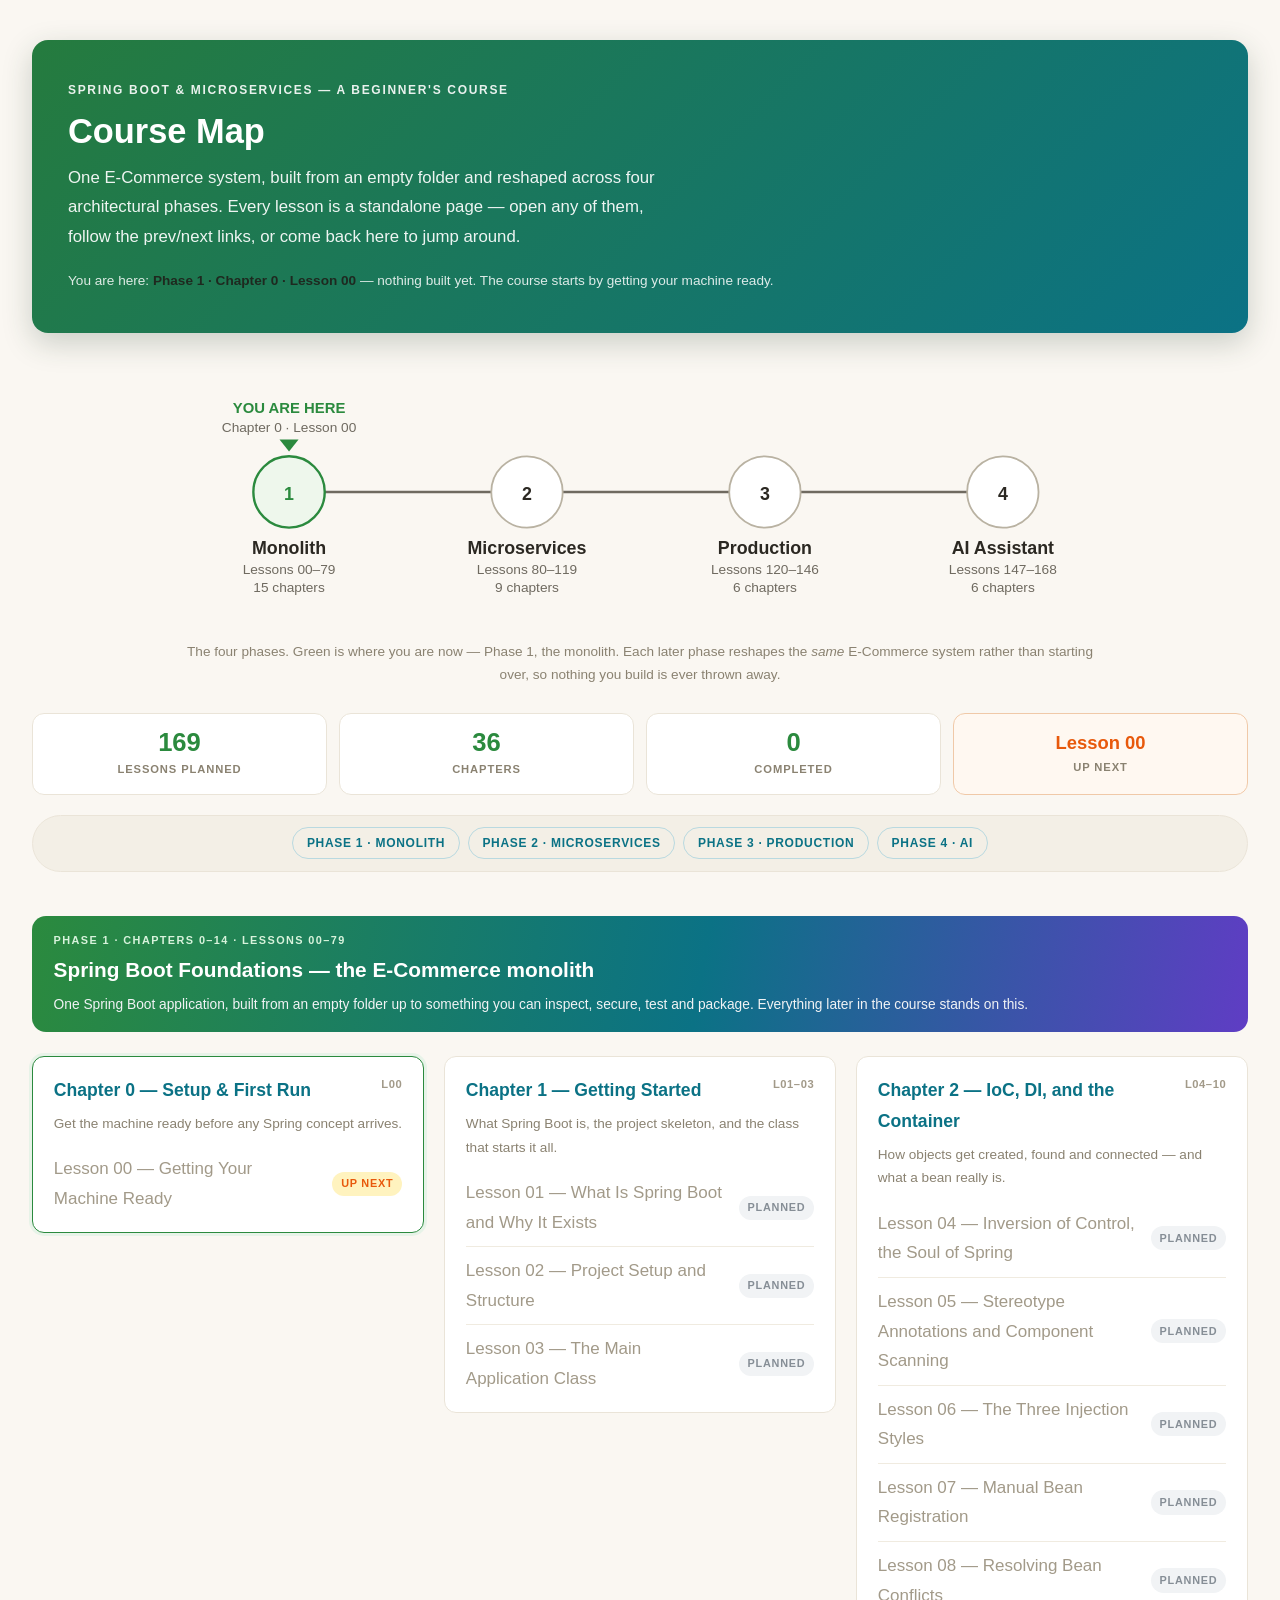
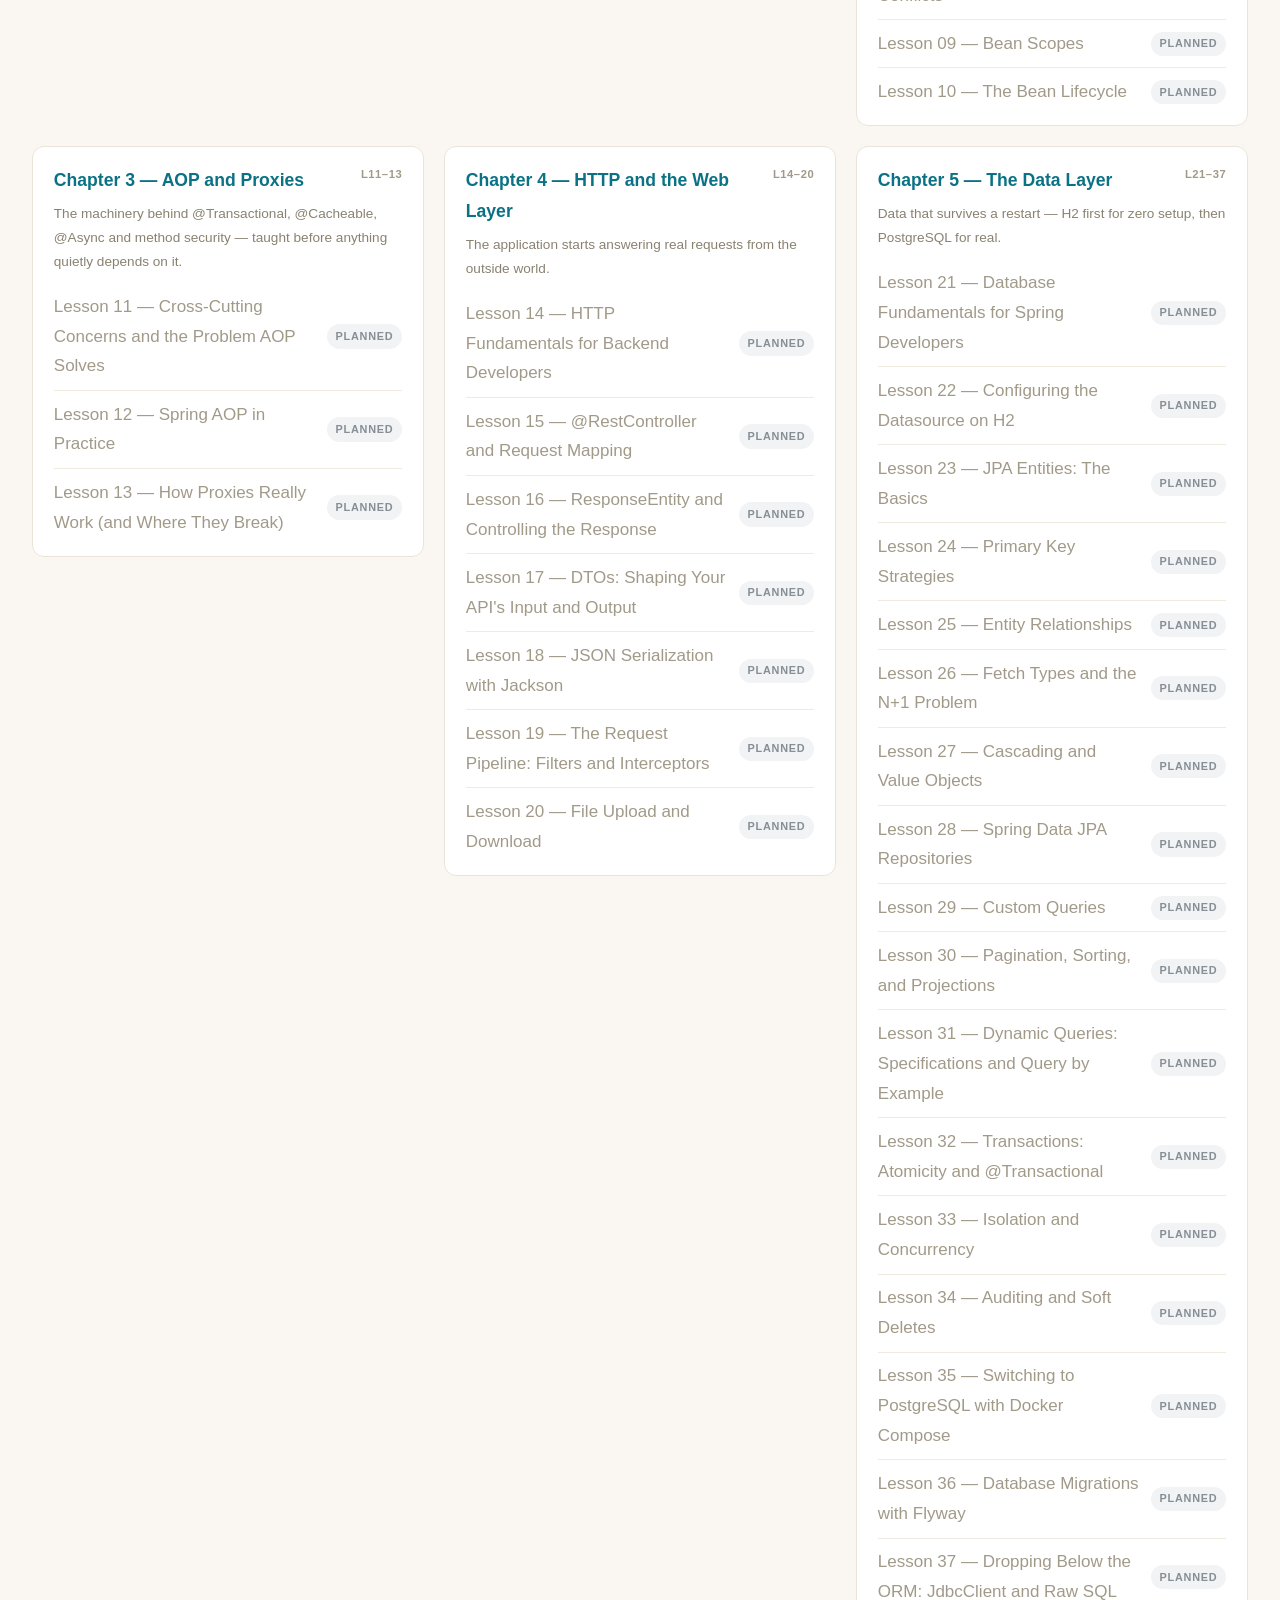
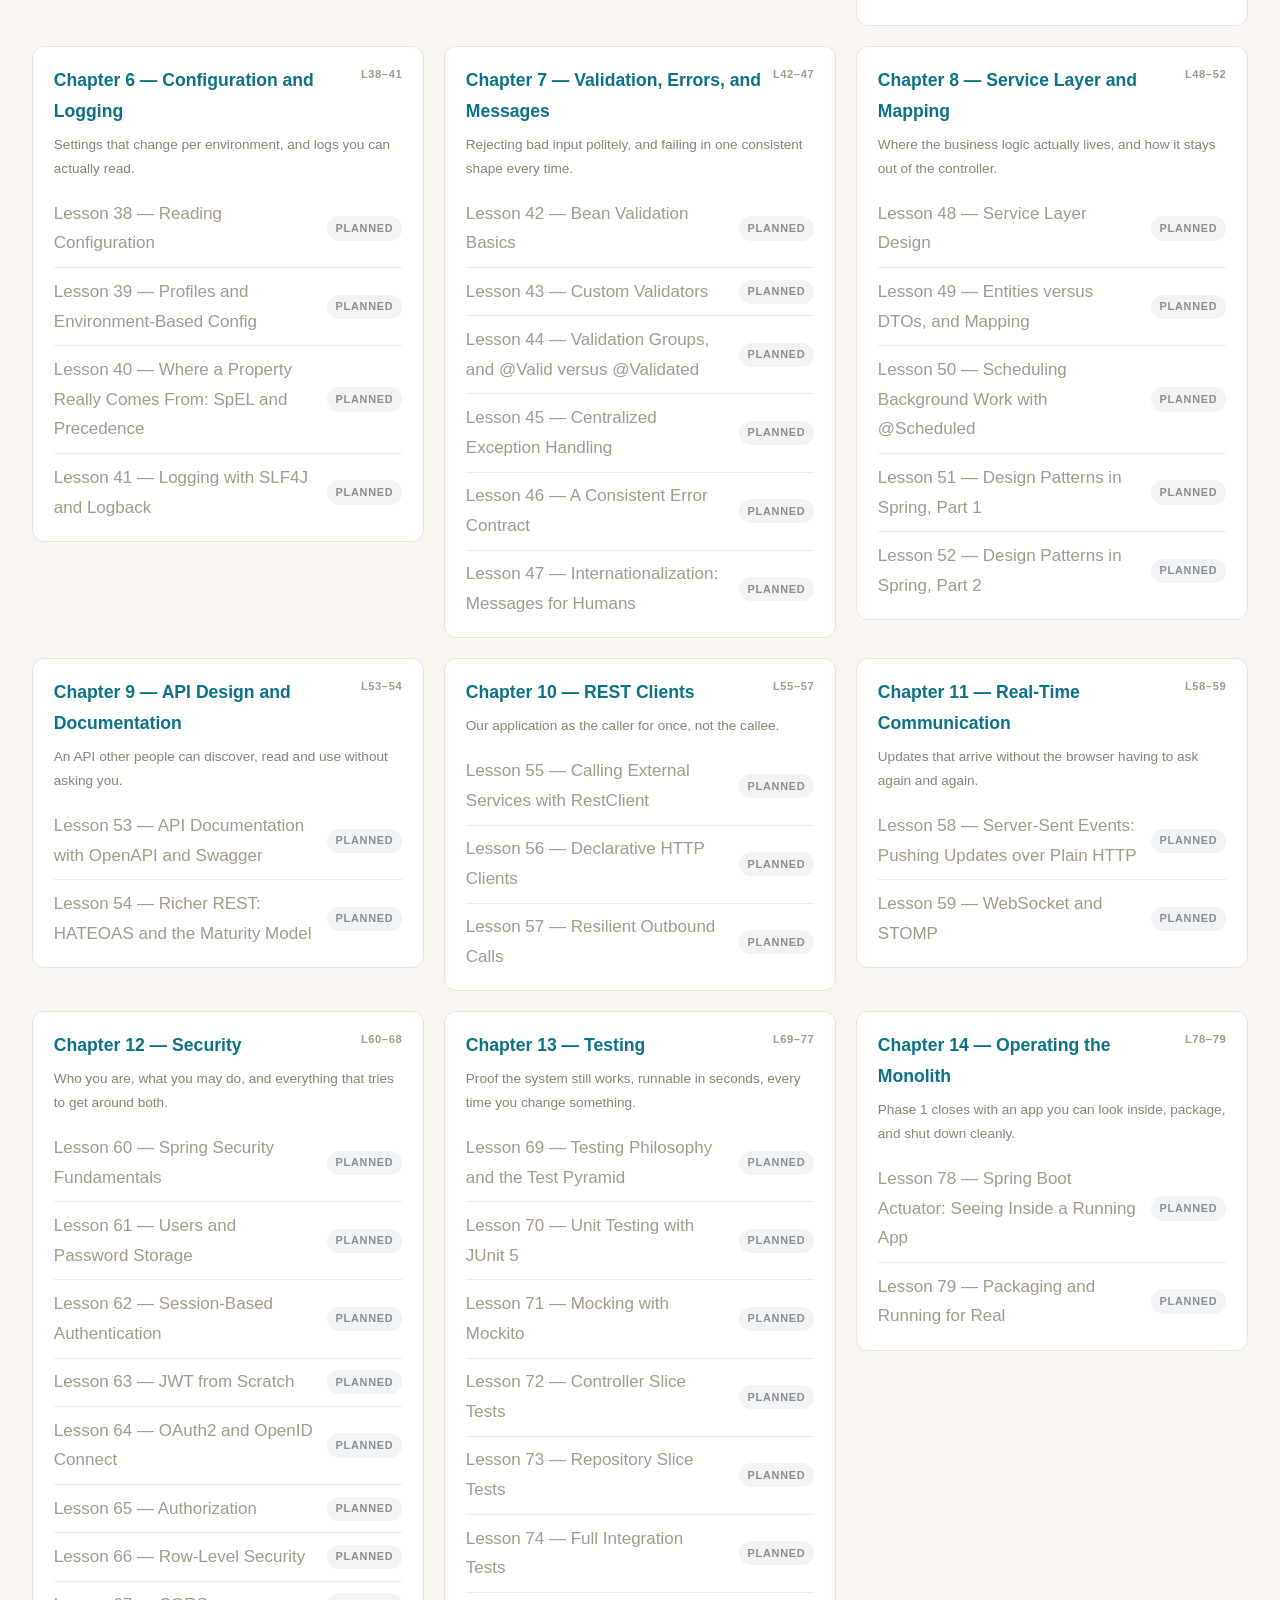
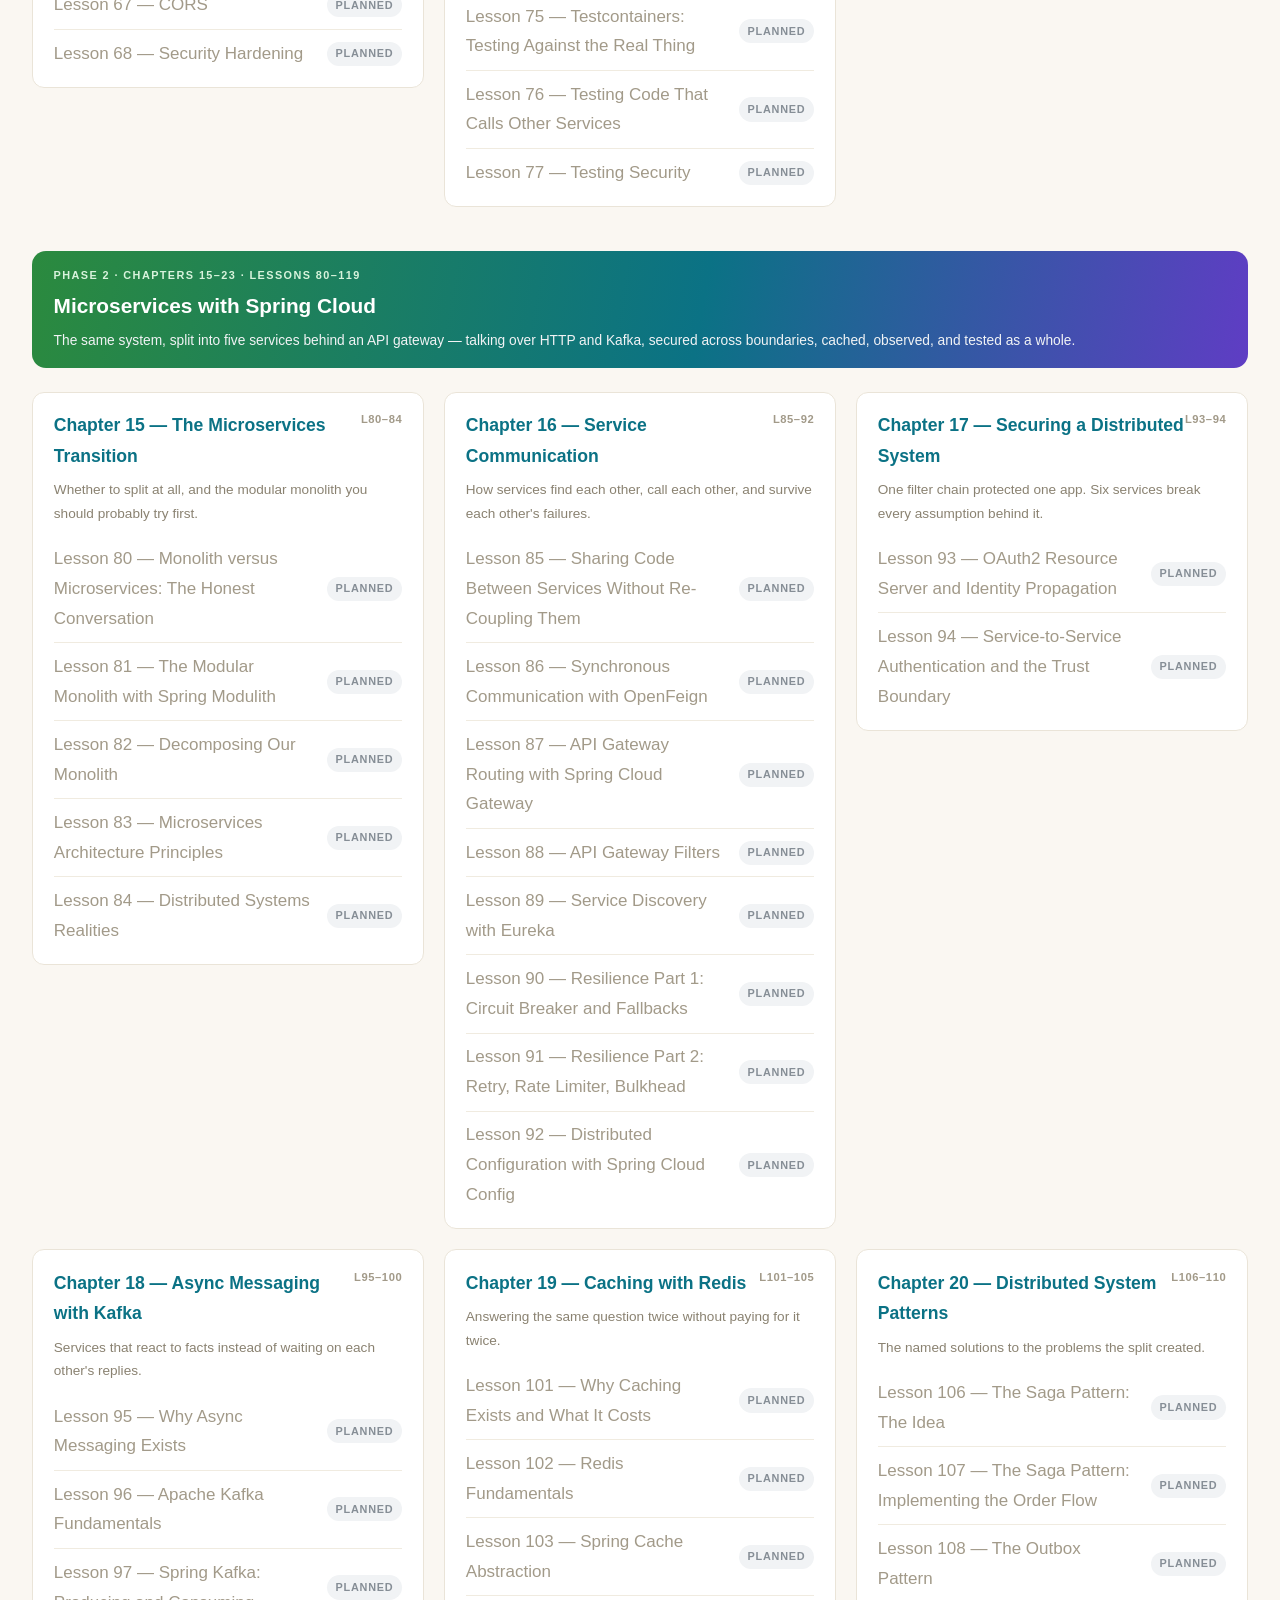
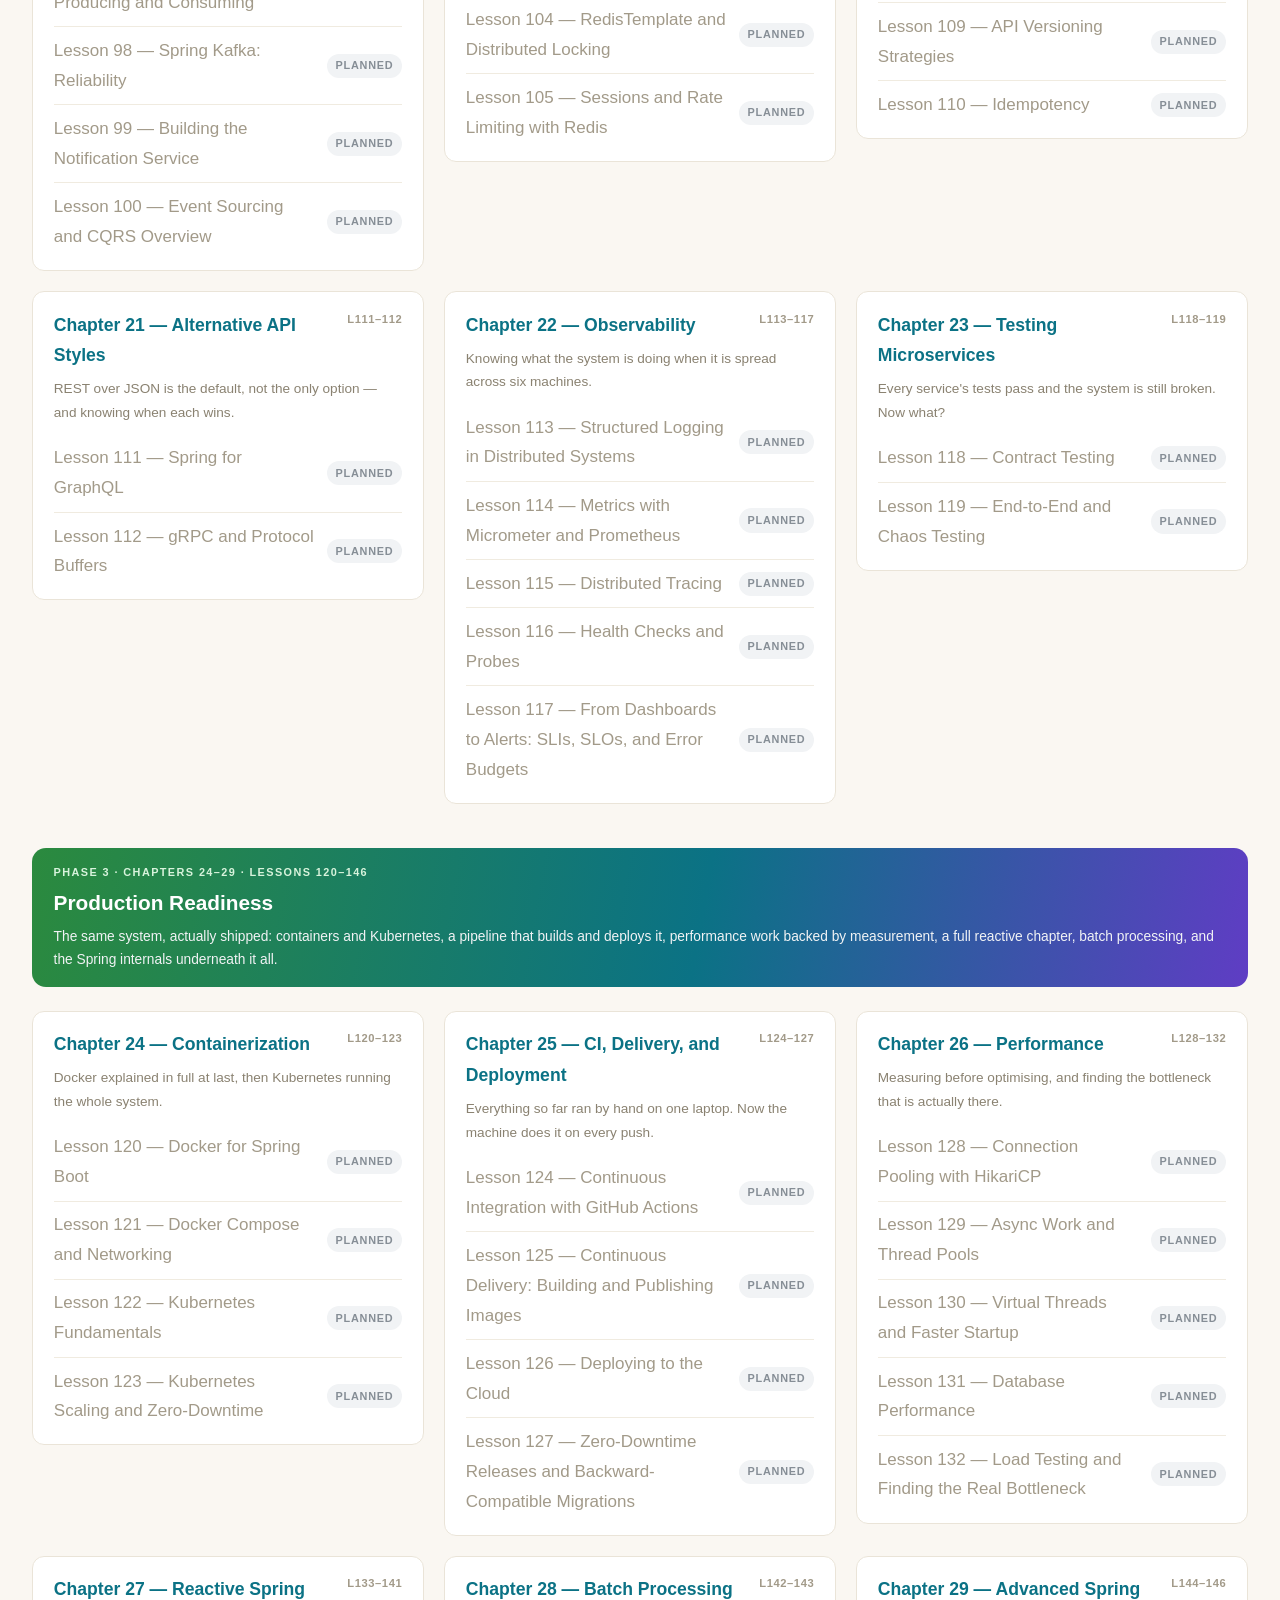
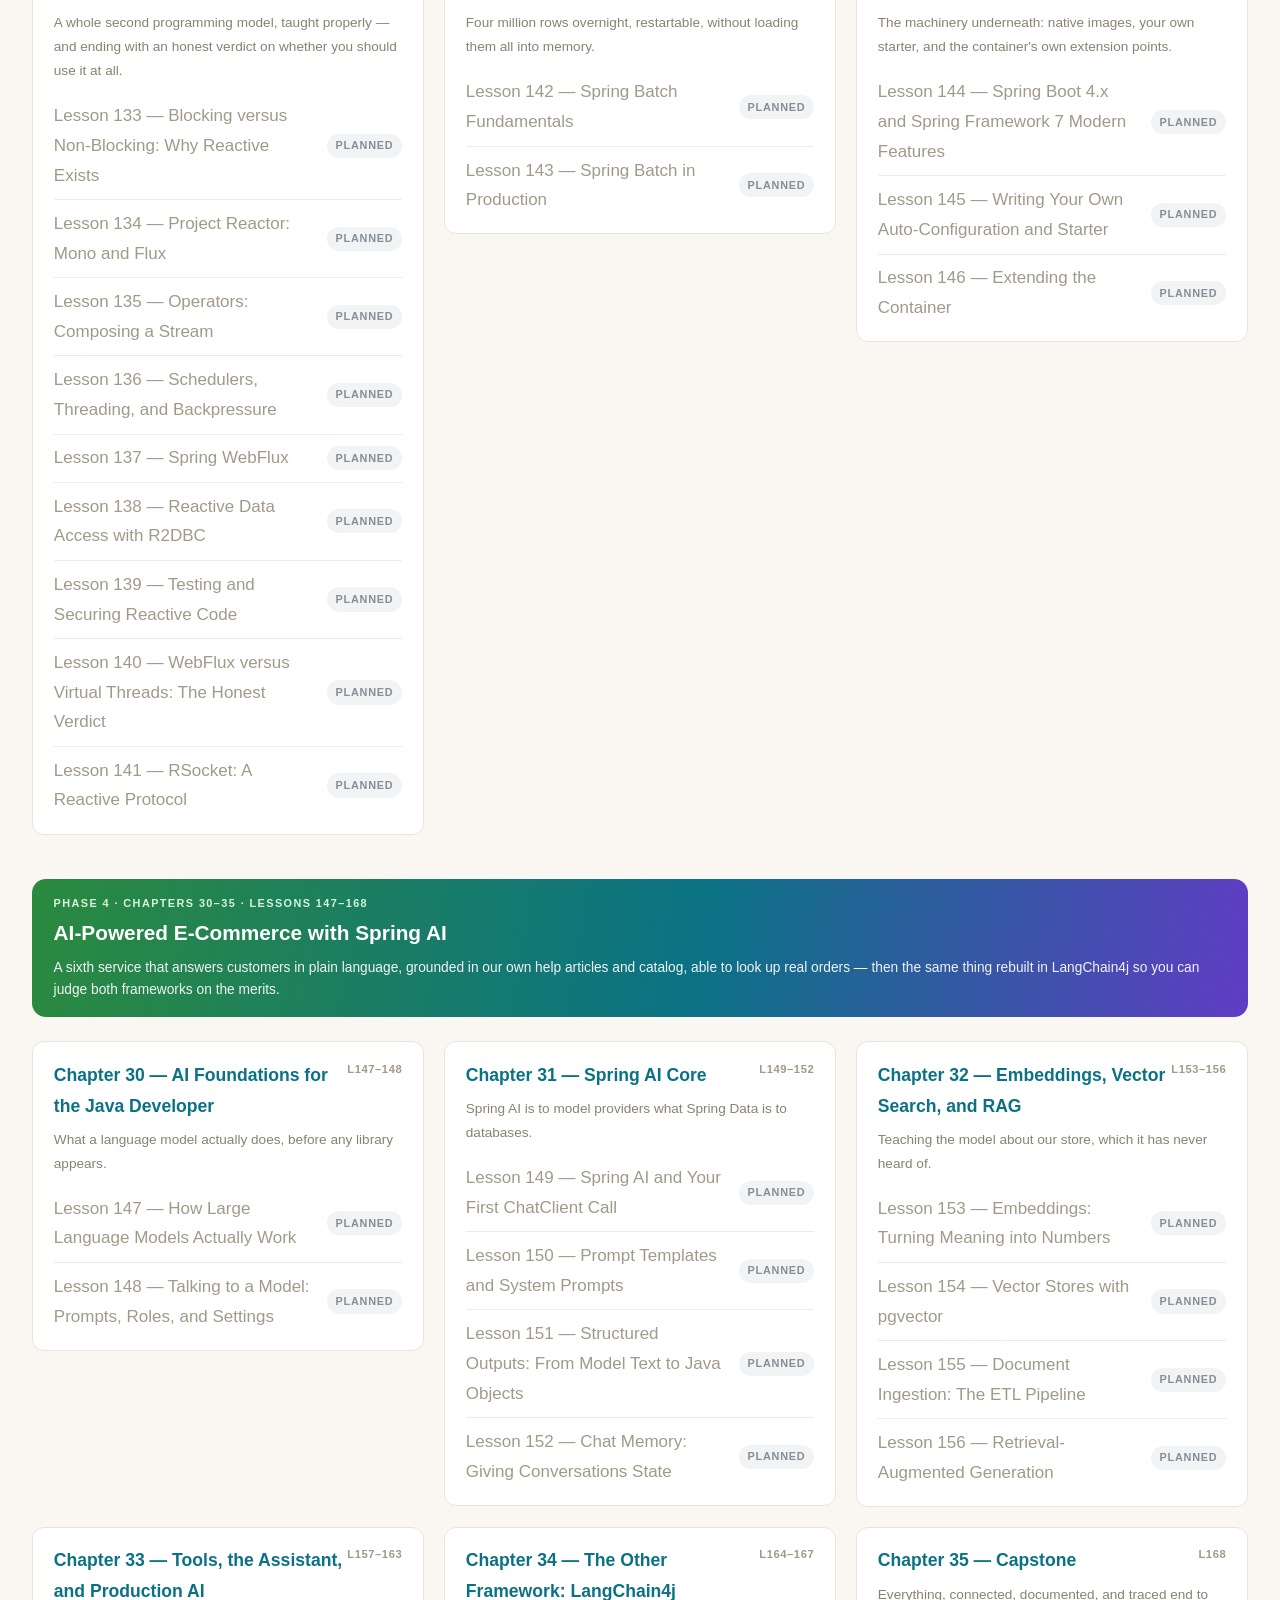
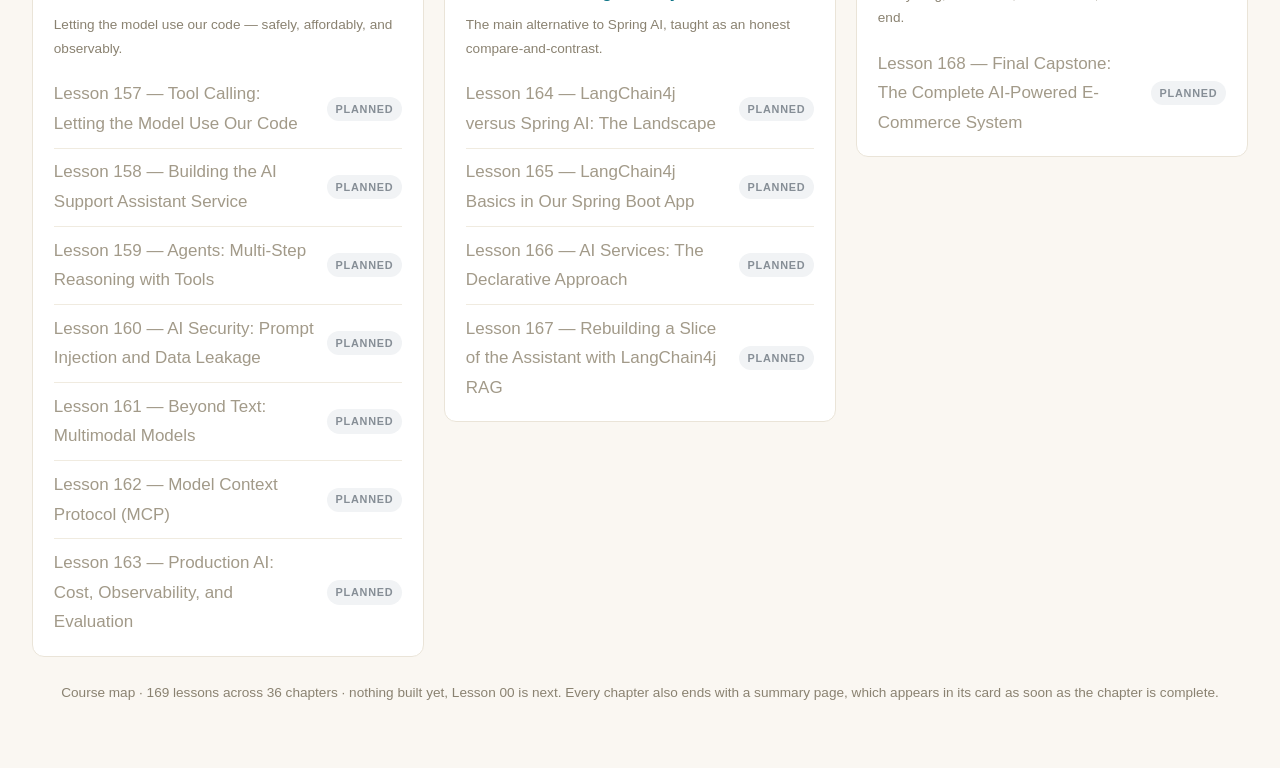
==== lessons/index.html @ 31eb2b41 "course reset" ====
<!DOCTYPE html>
<html lang="en">
<head>
  <meta charset="utf-8">
  <meta name="viewport" content="width=device-width, initial-scale=1">
  <title>Course Map — Spring Boot &amp; Microservices</title>
  <link rel="stylesheet" href="assets/lesson.css">
</head>
<body>
<div class="hub">

  <header class="lesson">
    <p class="kicker">Spring Boot &amp; Microservices — a beginner's course</p>
    <h1>Course Map</h1>
    <p class="subtitle">One E-Commerce system, built from an empty folder and reshaped across four architectural phases. Every lesson is a standalone page — open any of them, follow the prev/next links, or come back here to jump around.</p>
    <p class="meta">You are here: <strong>Phase 1 · Chapter 0 · Lesson 00</strong> — nothing built yet. The course starts by getting your machine ready.</p>
  </header>

  <figure class="fig fig-narrow">
    <svg viewBox="0 0 780 215" role="img" aria-label="The course roadmap: four phases along a single track. Phase 1, the monolith foundations, covers chapters 0 to 14 and lessons 00 to 79 and is where you are now. Phase 2 breaks the system into microservices across chapters 15 to 23. Phase 3 hardens it for production across chapters 24 to 29. Phase 4 adds an AI support assistant across chapters 30 to 35.">
      <path class="fig-arrow" d="M95,100 H695"/>

      <text x="95" y="34" text-anchor="middle" class="fig-caption-accent">YOU ARE HERE</text>
      <text x="95" y="50" text-anchor="middle" class="fig-small">Chapter 0 · Lesson 00</text>
      <polygon class="fig-arrowhead-green" points="87,56 103,56 95,66"/>

      <circle cx="95" cy="100" r="30" class="fig-box-green"/>
      <text x="95" y="107" text-anchor="middle" class="fig-h-green">1</text>
      <text x="95" y="152" text-anchor="middle" class="fig-h">Monolith</text>
      <text x="95" y="169" text-anchor="middle" class="fig-small">Lessons 00–79</text>
      <text x="95" y="184" text-anchor="middle" class="fig-small">15 chapters</text>

      <circle cx="295" cy="100" r="30" class="fig-box"/>
      <text x="295" y="107" text-anchor="middle" class="fig-h">2</text>
      <text x="295" y="152" text-anchor="middle" class="fig-h">Microservices</text>
      <text x="295" y="169" text-anchor="middle" class="fig-small">Lessons 80–119</text>
      <text x="295" y="184" text-anchor="middle" class="fig-small">9 chapters</text>

      <circle cx="495" cy="100" r="30" class="fig-box"/>
      <text x="495" y="107" text-anchor="middle" class="fig-h">3</text>
      <text x="495" y="152" text-anchor="middle" class="fig-h">Production</text>
      <text x="495" y="169" text-anchor="middle" class="fig-small">Lessons 120–146</text>
      <text x="495" y="184" text-anchor="middle" class="fig-small">6 chapters</text>

      <circle cx="695" cy="100" r="30" class="fig-box"/>
      <text x="695" y="107" text-anchor="middle" class="fig-h">4</text>
      <text x="695" y="152" text-anchor="middle" class="fig-h">AI Assistant</text>
      <text x="695" y="169" text-anchor="middle" class="fig-small">Lessons 147–168</text>
      <text x="695" y="184" text-anchor="middle" class="fig-small">6 chapters</text>
    </svg>
    <figcaption>The four phases. Green is where you are now — Phase 1, the monolith. Each later phase reshapes the <em>same</em> E-Commerce system rather than starting over, so nothing you build is ever thrown away.</figcaption>
  </figure>

  <div class="hub-stats">
    <div class="hub-stat"><span class="hub-stat-num">169</span><span class="hub-stat-label">lessons planned</span></div>
    <div class="hub-stat"><span class="hub-stat-num">36</span><span class="hub-stat-label">chapters</span></div>
    <div class="hub-stat"><span class="hub-stat-num">0</span><span class="hub-stat-label">completed</span></div>
    <div class="hub-stat accent"><span class="hub-stat-num">Lesson 00</span><span class="hub-stat-label">up next</span></div>
  </div>

  <nav class="hub-jump" aria-label="Jump to a phase">
    <a href="#phase-1">Phase 1 · Monolith</a>
    <a href="#phase-2">Phase 2 · Microservices</a>
    <a href="#phase-3">Phase 3 · Production</a>
    <a href="#phase-4">Phase 4 · AI</a>
  </nav>

  <!-- ===================== PHASE 1 ===================== -->
  <div class="hub-phase" id="phase-1">
    <p class="hub-phase-kicker">Phase 1 · Chapters 0–14 · Lessons 00–79</p>
    <h2>Spring Boot Foundations — the E-Commerce monolith</h2>
    <p>One Spring Boot application, built from an empty folder up to something you can inspect, secure, test and package. Everything later in the course stands on this.</p>
  </div>

  <div class="hubgrid">

    <div class="hub-chapter current">
      <h3><span class="hub-range">L00</span>Chapter 0 — Setup &amp; First Run</h3>
      <p class="hub-sub">Get the machine ready before any Spring concept arrives.</p>
      <ul class="hub-lessons">
        <li class="hub-lesson locked"><span class="hub-name">Lesson 00 — Getting Your Machine Ready</span><span class="badge next">up next</span></li>
      </ul>
    </div>

    <div class="hub-chapter">
      <h3><span class="hub-range">L01–03</span>Chapter 1 — Getting Started</h3>
      <p class="hub-sub">What Spring Boot is, the project skeleton, and the class that starts it all.</p>
      <ul class="hub-lessons">
        <li class="hub-lesson locked"><span class="hub-name">Lesson 01 — What Is Spring Boot and Why It Exists</span><span class="badge todo">planned</span></li>
        <li class="hub-lesson locked"><span class="hub-name">Lesson 02 — Project Setup and Structure</span><span class="badge todo">planned</span></li>
        <li class="hub-lesson locked"><span class="hub-name">Lesson 03 — The Main Application Class</span><span class="badge todo">planned</span></li>
      </ul>
    </div>

    <div class="hub-chapter">
      <h3><span class="hub-range">L04–10</span>Chapter 2 — IoC, DI, and the Container</h3>
      <p class="hub-sub">How objects get created, found and connected — and what a bean really is.</p>
      <ul class="hub-lessons">
        <li class="hub-lesson locked"><span class="hub-name">Lesson 04 — Inversion of Control, the Soul of Spring</span><span class="badge todo">planned</span></li>
        <li class="hub-lesson locked"><span class="hub-name">Lesson 05 — Stereotype Annotations and Component Scanning</span><span class="badge todo">planned</span></li>
        <li class="hub-lesson locked"><span class="hub-name">Lesson 06 — The Three Injection Styles</span><span class="badge todo">planned</span></li>
        <li class="hub-lesson locked"><span class="hub-name">Lesson 07 — Manual Bean Registration</span><span class="badge todo">planned</span></li>
        <li class="hub-lesson locked"><span class="hub-name">Lesson 08 — Resolving Bean Conflicts</span><span class="badge todo">planned</span></li>
        <li class="hub-lesson locked"><span class="hub-name">Lesson 09 — Bean Scopes</span><span class="badge todo">planned</span></li>
        <li class="hub-lesson locked"><span class="hub-name">Lesson 10 — The Bean Lifecycle</span><span class="badge todo">planned</span></li>
      </ul>
    </div>

    <div class="hub-chapter">
      <h3><span class="hub-range">L11–13</span>Chapter 3 — AOP and Proxies</h3>
      <p class="hub-sub">The machinery behind @Transactional, @Cacheable, @Async and method security — taught before anything quietly depends on it.</p>
      <ul class="hub-lessons">
        <li class="hub-lesson locked"><span class="hub-name">Lesson 11 — Cross-Cutting Concerns and the Problem AOP Solves</span><span class="badge todo">planned</span></li>
        <li class="hub-lesson locked"><span class="hub-name">Lesson 12 — Spring AOP in Practice</span><span class="badge todo">planned</span></li>
        <li class="hub-lesson locked"><span class="hub-name">Lesson 13 — How Proxies Really Work (and Where They Break)</span><span class="badge todo">planned</span></li>
      </ul>
    </div>

    <div class="hub-chapter">
      <h3><span class="hub-range">L14–20</span>Chapter 4 — HTTP and the Web Layer</h3>
      <p class="hub-sub">The application starts answering real requests from the outside world.</p>
      <ul class="hub-lessons">
        <li class="hub-lesson locked"><span class="hub-name">Lesson 14 — HTTP Fundamentals for Backend Developers</span><span class="badge todo">planned</span></li>
        <li class="hub-lesson locked"><span class="hub-name">Lesson 15 — @RestController and Request Mapping</span><span class="badge todo">planned</span></li>
        <li class="hub-lesson locked"><span class="hub-name">Lesson 16 — ResponseEntity and Controlling the Response</span><span class="badge todo">planned</span></li>
        <li class="hub-lesson locked"><span class="hub-name">Lesson 17 — DTOs: Shaping Your API's Input and Output</span><span class="badge todo">planned</span></li>
        <li class="hub-lesson locked"><span class="hub-name">Lesson 18 — JSON Serialization with Jackson</span><span class="badge todo">planned</span></li>
        <li class="hub-lesson locked"><span class="hub-name">Lesson 19 — The Request Pipeline: Filters and Interceptors</span><span class="badge todo">planned</span></li>
        <li class="hub-lesson locked"><span class="hub-name">Lesson 20 — File Upload and Download</span><span class="badge todo">planned</span></li>
      </ul>
    </div>

    <div class="hub-chapter">
      <h3><span class="hub-range">L21–37</span>Chapter 5 — The Data Layer</h3>
      <p class="hub-sub">Data that survives a restart — H2 first for zero setup, then PostgreSQL for real.</p>
      <ul class="hub-lessons">
        <li class="hub-lesson locked"><span class="hub-name">Lesson 21 — Database Fundamentals for Spring Developers</span><span class="badge todo">planned</span></li>
        <li class="hub-lesson locked"><span class="hub-name">Lesson 22 — Configuring the Datasource on H2</span><span class="badge todo">planned</span></li>
        <li class="hub-lesson locked"><span class="hub-name">Lesson 23 — JPA Entities: The Basics</span><span class="badge todo">planned</span></li>
        <li class="hub-lesson locked"><span class="hub-name">Lesson 24 — Primary Key Strategies</span><span class="badge todo">planned</span></li>
        <li class="hub-lesson locked"><span class="hub-name">Lesson 25 — Entity Relationships</span><span class="badge todo">planned</span></li>
        <li class="hub-lesson locked"><span class="hub-name">Lesson 26 — Fetch Types and the N+1 Problem</span><span class="badge todo">planned</span></li>
        <li class="hub-lesson locked"><span class="hub-name">Lesson 27 — Cascading and Value Objects</span><span class="badge todo">planned</span></li>
        <li class="hub-lesson locked"><span class="hub-name">Lesson 28 — Spring Data JPA Repositories</span><span class="badge todo">planned</span></li>
        <li class="hub-lesson locked"><span class="hub-name">Lesson 29 — Custom Queries</span><span class="badge todo">planned</span></li>
        <li class="hub-lesson locked"><span class="hub-name">Lesson 30 — Pagination, Sorting, and Projections</span><span class="badge todo">planned</span></li>
        <li class="hub-lesson locked"><span class="hub-name">Lesson 31 — Dynamic Queries: Specifications and Query by Example</span><span class="badge todo">planned</span></li>
        <li class="hub-lesson locked"><span class="hub-name">Lesson 32 — Transactions: Atomicity and @Transactional</span><span class="badge todo">planned</span></li>
        <li class="hub-lesson locked"><span class="hub-name">Lesson 33 — Isolation and Concurrency</span><span class="badge todo">planned</span></li>
        <li class="hub-lesson locked"><span class="hub-name">Lesson 34 — Auditing and Soft Deletes</span><span class="badge todo">planned</span></li>
        <li class="hub-lesson locked"><span class="hub-name">Lesson 35 — Switching to PostgreSQL with Docker Compose</span><span class="badge todo">planned</span></li>
        <li class="hub-lesson locked"><span class="hub-name">Lesson 36 — Database Migrations with Flyway</span><span class="badge todo">planned</span></li>
        <li class="hub-lesson locked"><span class="hub-name">Lesson 37 — Dropping Below the ORM: JdbcClient and Raw SQL</span><span class="badge todo">planned</span></li>
      </ul>
    </div>

    <div class="hub-chapter">
      <h3><span class="hub-range">L38–41</span>Chapter 6 — Configuration and Logging</h3>
      <p class="hub-sub">Settings that change per environment, and logs you can actually read.</p>
      <ul class="hub-lessons">
        <li class="hub-lesson locked"><span class="hub-name">Lesson 38 — Reading Configuration</span><span class="badge todo">planned</span></li>
        <li class="hub-lesson locked"><span class="hub-name">Lesson 39 — Profiles and Environment-Based Config</span><span class="badge todo">planned</span></li>
        <li class="hub-lesson locked"><span class="hub-name">Lesson 40 — Where a Property Really Comes From: SpEL and Precedence</span><span class="badge todo">planned</span></li>
        <li class="hub-lesson locked"><span class="hub-name">Lesson 41 — Logging with SLF4J and Logback</span><span class="badge todo">planned</span></li>
      </ul>
    </div>

    <div class="hub-chapter">
      <h3><span class="hub-range">L42–47</span>Chapter 7 — Validation, Errors, and Messages</h3>
      <p class="hub-sub">Rejecting bad input politely, and failing in one consistent shape every time.</p>
      <ul class="hub-lessons">
        <li class="hub-lesson locked"><span class="hub-name">Lesson 42 — Bean Validation Basics</span><span class="badge todo">planned</span></li>
        <li class="hub-lesson locked"><span class="hub-name">Lesson 43 — Custom Validators</span><span class="badge todo">planned</span></li>
        <li class="hub-lesson locked"><span class="hub-name">Lesson 44 — Validation Groups, and @Valid versus @Validated</span><span class="badge todo">planned</span></li>
        <li class="hub-lesson locked"><span class="hub-name">Lesson 45 — Centralized Exception Handling</span><span class="badge todo">planned</span></li>
        <li class="hub-lesson locked"><span class="hub-name">Lesson 46 — A Consistent Error Contract</span><span class="badge todo">planned</span></li>
        <li class="hub-lesson locked"><span class="hub-name">Lesson 47 — Internationalization: Messages for Humans</span><span class="badge todo">planned</span></li>
      </ul>
    </div>

    <div class="hub-chapter">
      <h3><span class="hub-range">L48–52</span>Chapter 8 — Service Layer and Mapping</h3>
      <p class="hub-sub">Where the business logic actually lives, and how it stays out of the controller.</p>
      <ul class="hub-lessons">
        <li class="hub-lesson locked"><span class="hub-name">Lesson 48 — Service Layer Design</span><span class="badge todo">planned</span></li>
        <li class="hub-lesson locked"><span class="hub-name">Lesson 49 — Entities versus DTOs, and Mapping</span><span class="badge todo">planned</span></li>
        <li class="hub-lesson locked"><span class="hub-name">Lesson 50 — Scheduling Background Work with @Scheduled</span><span class="badge todo">planned</span></li>
        <li class="hub-lesson locked"><span class="hub-name">Lesson 51 — Design Patterns in Spring, Part 1</span><span class="badge todo">planned</span></li>
        <li class="hub-lesson locked"><span class="hub-name">Lesson 52 — Design Patterns in Spring, Part 2</span><span class="badge todo">planned</span></li>
      </ul>
    </div>

    <div class="hub-chapter">
      <h3><span class="hub-range">L53–54</span>Chapter 9 — API Design and Documentation</h3>
      <p class="hub-sub">An API other people can discover, read and use without asking you.</p>
      <ul class="hub-lessons">
        <li class="hub-lesson locked"><span class="hub-name">Lesson 53 — API Documentation with OpenAPI and Swagger</span><span class="badge todo">planned</span></li>
        <li class="hub-lesson locked"><span class="hub-name">Lesson 54 — Richer REST: HATEOAS and the Maturity Model</span><span class="badge todo">planned</span></li>
      </ul>
    </div>

    <div class="hub-chapter">
      <h3><span class="hub-range">L55–57</span>Chapter 10 — REST Clients</h3>
      <p class="hub-sub">Our application as the caller for once, not the callee.</p>
      <ul class="hub-lessons">
        <li class="hub-lesson locked"><span class="hub-name">Lesson 55 — Calling External Services with RestClient</span><span class="badge todo">planned</span></li>
        <li class="hub-lesson locked"><span class="hub-name">Lesson 56 — Declarative HTTP Clients</span><span class="badge todo">planned</span></li>
        <li class="hub-lesson locked"><span class="hub-name">Lesson 57 — Resilient Outbound Calls</span><span class="badge todo">planned</span></li>
      </ul>
    </div>

    <div class="hub-chapter">
      <h3><span class="hub-range">L58–59</span>Chapter 11 — Real-Time Communication</h3>
      <p class="hub-sub">Updates that arrive without the browser having to ask again and again.</p>
      <ul class="hub-lessons">
        <li class="hub-lesson locked"><span class="hub-name">Lesson 58 — Server-Sent Events: Pushing Updates over Plain HTTP</span><span class="badge todo">planned</span></li>
        <li class="hub-lesson locked"><span class="hub-name">Lesson 59 — WebSocket and STOMP</span><span class="badge todo">planned</span></li>
      </ul>
    </div>

    <div class="hub-chapter">
      <h3><span class="hub-range">L60–68</span>Chapter 12 — Security</h3>
      <p class="hub-sub">Who you are, what you may do, and everything that tries to get around both.</p>
      <ul class="hub-lessons">
        <li class="hub-lesson locked"><span class="hub-name">Lesson 60 — Spring Security Fundamentals</span><span class="badge todo">planned</span></li>
        <li class="hub-lesson locked"><span class="hub-name">Lesson 61 — Users and Password Storage</span><span class="badge todo">planned</span></li>
        <li class="hub-lesson locked"><span class="hub-name">Lesson 62 — Session-Based Authentication</span><span class="badge todo">planned</span></li>
        <li class="hub-lesson locked"><span class="hub-name">Lesson 63 — JWT from Scratch</span><span class="badge todo">planned</span></li>
        <li class="hub-lesson locked"><span class="hub-name">Lesson 64 — OAuth2 and OpenID Connect</span><span class="badge todo">planned</span></li>
        <li class="hub-lesson locked"><span class="hub-name">Lesson 65 — Authorization</span><span class="badge todo">planned</span></li>
        <li class="hub-lesson locked"><span class="hub-name">Lesson 66 — Row-Level Security</span><span class="badge todo">planned</span></li>
        <li class="hub-lesson locked"><span class="hub-name">Lesson 67 — CORS</span><span class="badge todo">planned</span></li>
        <li class="hub-lesson locked"><span class="hub-name">Lesson 68 — Security Hardening</span><span class="badge todo">planned</span></li>
      </ul>
    </div>

    <div class="hub-chapter">
      <h3><span class="hub-range">L69–77</span>Chapter 13 — Testing</h3>
      <p class="hub-sub">Proof the system still works, runnable in seconds, every time you change something.</p>
      <ul class="hub-lessons">
        <li class="hub-lesson locked"><span class="hub-name">Lesson 69 — Testing Philosophy and the Test Pyramid</span><span class="badge todo">planned</span></li>
        <li class="hub-lesson locked"><span class="hub-name">Lesson 70 — Unit Testing with JUnit 5</span><span class="badge todo">planned</span></li>
        <li class="hub-lesson locked"><span class="hub-name">Lesson 71 — Mocking with Mockito</span><span class="badge todo">planned</span></li>
        <li class="hub-lesson locked"><span class="hub-name">Lesson 72 — Controller Slice Tests</span><span class="badge todo">planned</span></li>
        <li class="hub-lesson locked"><span class="hub-name">Lesson 73 — Repository Slice Tests</span><span class="badge todo">planned</span></li>
        <li class="hub-lesson locked"><span class="hub-name">Lesson 74 — Full Integration Tests</span><span class="badge todo">planned</span></li>
        <li class="hub-lesson locked"><span class="hub-name">Lesson 75 — Testcontainers: Testing Against the Real Thing</span><span class="badge todo">planned</span></li>
        <li class="hub-lesson locked"><span class="hub-name">Lesson 76 — Testing Code That Calls Other Services</span><span class="badge todo">planned</span></li>
        <li class="hub-lesson locked"><span class="hub-name">Lesson 77 — Testing Security</span><span class="badge todo">planned</span></li>
      </ul>
    </div>

    <div class="hub-chapter">
      <h3><span class="hub-range">L78–79</span>Chapter 14 — Operating the Monolith</h3>
      <p class="hub-sub">Phase 1 closes with an app you can look inside, package, and shut down cleanly.</p>
      <ul class="hub-lessons">
        <li class="hub-lesson locked"><span class="hub-name">Lesson 78 — Spring Boot Actuator: Seeing Inside a Running App</span><span class="badge todo">planned</span></li>
        <li class="hub-lesson locked"><span class="hub-name">Lesson 79 — Packaging and Running for Real</span><span class="badge todo">planned</span></li>
      </ul>
    </div>

  </div>

  <!-- ===================== PHASE 2 ===================== -->
  <div class="hub-phase" id="phase-2">
    <p class="hub-phase-kicker">Phase 2 · Chapters 15–23 · Lessons 80–119</p>
    <h2>Microservices with Spring Cloud</h2>
    <p>The same system, split into five services behind an API gateway — talking over HTTP and Kafka, secured across boundaries, cached, observed, and tested as a whole.</p>
  </div>

  <div class="hubgrid">

    <div class="hub-chapter">
      <h3><span class="hub-range">L80–84</span>Chapter 15 — The Microservices Transition</h3>
      <p class="hub-sub">Whether to split at all, and the modular monolith you should probably try first.</p>
      <ul class="hub-lessons">
        <li class="hub-lesson locked"><span class="hub-name">Lesson 80 — Monolith versus Microservices: The Honest Conversation</span><span class="badge todo">planned</span></li>
        <li class="hub-lesson locked"><span class="hub-name">Lesson 81 — The Modular Monolith with Spring Modulith</span><span class="badge todo">planned</span></li>
        <li class="hub-lesson locked"><span class="hub-name">Lesson 82 — Decomposing Our Monolith</span><span class="badge todo">planned</span></li>
        <li class="hub-lesson locked"><span class="hub-name">Lesson 83 — Microservices Architecture Principles</span><span class="badge todo">planned</span></li>
        <li class="hub-lesson locked"><span class="hub-name">Lesson 84 — Distributed Systems Realities</span><span class="badge todo">planned</span></li>
      </ul>
    </div>

    <div class="hub-chapter">
      <h3><span class="hub-range">L85–92</span>Chapter 16 — Service Communication</h3>
      <p class="hub-sub">How services find each other, call each other, and survive each other's failures.</p>
      <ul class="hub-lessons">
        <li class="hub-lesson locked"><span class="hub-name">Lesson 85 — Sharing Code Between Services Without Re-Coupling Them</span><span class="badge todo">planned</span></li>
        <li class="hub-lesson locked"><span class="hub-name">Lesson 86 — Synchronous Communication with OpenFeign</span><span class="badge todo">planned</span></li>
        <li class="hub-lesson locked"><span class="hub-name">Lesson 87 — API Gateway Routing with Spring Cloud Gateway</span><span class="badge todo">planned</span></li>
        <li class="hub-lesson locked"><span class="hub-name">Lesson 88 — API Gateway Filters</span><span class="badge todo">planned</span></li>
        <li class="hub-lesson locked"><span class="hub-name">Lesson 89 — Service Discovery with Eureka</span><span class="badge todo">planned</span></li>
        <li class="hub-lesson locked"><span class="hub-name">Lesson 90 — Resilience Part 1: Circuit Breaker and Fallbacks</span><span class="badge todo">planned</span></li>
        <li class="hub-lesson locked"><span class="hub-name">Lesson 91 — Resilience Part 2: Retry, Rate Limiter, Bulkhead</span><span class="badge todo">planned</span></li>
        <li class="hub-lesson locked"><span class="hub-name">Lesson 92 — Distributed Configuration with Spring Cloud Config</span><span class="badge todo">planned</span></li>
      </ul>
    </div>

    <div class="hub-chapter">
      <h3><span class="hub-range">L93–94</span>Chapter 17 — Securing a Distributed System</h3>
      <p class="hub-sub">One filter chain protected one app. Six services break every assumption behind it.</p>
      <ul class="hub-lessons">
        <li class="hub-lesson locked"><span class="hub-name">Lesson 93 — OAuth2 Resource Server and Identity Propagation</span><span class="badge todo">planned</span></li>
        <li class="hub-lesson locked"><span class="hub-name">Lesson 94 — Service-to-Service Authentication and the Trust Boundary</span><span class="badge todo">planned</span></li>
      </ul>
    </div>

    <div class="hub-chapter">
      <h3><span class="hub-range">L95–100</span>Chapter 18 — Async Messaging with Kafka</h3>
      <p class="hub-sub">Services that react to facts instead of waiting on each other's replies.</p>
      <ul class="hub-lessons">
        <li class="hub-lesson locked"><span class="hub-name">Lesson 95 — Why Async Messaging Exists</span><span class="badge todo">planned</span></li>
        <li class="hub-lesson locked"><span class="hub-name">Lesson 96 — Apache Kafka Fundamentals</span><span class="badge todo">planned</span></li>
        <li class="hub-lesson locked"><span class="hub-name">Lesson 97 — Spring Kafka: Producing and Consuming</span><span class="badge todo">planned</span></li>
        <li class="hub-lesson locked"><span class="hub-name">Lesson 98 — Spring Kafka: Reliability</span><span class="badge todo">planned</span></li>
        <li class="hub-lesson locked"><span class="hub-name">Lesson 99 — Building the Notification Service</span><span class="badge todo">planned</span></li>
        <li class="hub-lesson locked"><span class="hub-name">Lesson 100 — Event Sourcing and CQRS Overview</span><span class="badge todo">planned</span></li>
      </ul>
    </div>

    <div class="hub-chapter">
      <h3><span class="hub-range">L101–105</span>Chapter 19 — Caching with Redis</h3>
      <p class="hub-sub">Answering the same question twice without paying for it twice.</p>
      <ul class="hub-lessons">
        <li class="hub-lesson locked"><span class="hub-name">Lesson 101 — Why Caching Exists and What It Costs</span><span class="badge todo">planned</span></li>
        <li class="hub-lesson locked"><span class="hub-name">Lesson 102 — Redis Fundamentals</span><span class="badge todo">planned</span></li>
        <li class="hub-lesson locked"><span class="hub-name">Lesson 103 — Spring Cache Abstraction</span><span class="badge todo">planned</span></li>
        <li class="hub-lesson locked"><span class="hub-name">Lesson 104 — RedisTemplate and Distributed Locking</span><span class="badge todo">planned</span></li>
        <li class="hub-lesson locked"><span class="hub-name">Lesson 105 — Sessions and Rate Limiting with Redis</span><span class="badge todo">planned</span></li>
      </ul>
    </div>

    <div class="hub-chapter">
      <h3><span class="hub-range">L106–110</span>Chapter 20 — Distributed System Patterns</h3>
      <p class="hub-sub">The named solutions to the problems the split created.</p>
      <ul class="hub-lessons">
        <li class="hub-lesson locked"><span class="hub-name">Lesson 106 — The Saga Pattern: The Idea</span><span class="badge todo">planned</span></li>
        <li class="hub-lesson locked"><span class="hub-name">Lesson 107 — The Saga Pattern: Implementing the Order Flow</span><span class="badge todo">planned</span></li>
        <li class="hub-lesson locked"><span class="hub-name">Lesson 108 — The Outbox Pattern</span><span class="badge todo">planned</span></li>
        <li class="hub-lesson locked"><span class="hub-name">Lesson 109 — API Versioning Strategies</span><span class="badge todo">planned</span></li>
        <li class="hub-lesson locked"><span class="hub-name">Lesson 110 — Idempotency</span><span class="badge todo">planned</span></li>
      </ul>
    </div>

    <div class="hub-chapter">
      <h3><span class="hub-range">L111–112</span>Chapter 21 — Alternative API Styles</h3>
      <p class="hub-sub">REST over JSON is the default, not the only option — and knowing when each wins.</p>
      <ul class="hub-lessons">
        <li class="hub-lesson locked"><span class="hub-name">Lesson 111 — Spring for GraphQL</span><span class="badge todo">planned</span></li>
        <li class="hub-lesson locked"><span class="hub-name">Lesson 112 — gRPC and Protocol Buffers</span><span class="badge todo">planned</span></li>
      </ul>
    </div>

    <div class="hub-chapter">
      <h3><span class="hub-range">L113–117</span>Chapter 22 — Observability</h3>
      <p class="hub-sub">Knowing what the system is doing when it is spread across six machines.</p>
      <ul class="hub-lessons">
        <li class="hub-lesson locked"><span class="hub-name">Lesson 113 — Structured Logging in Distributed Systems</span><span class="badge todo">planned</span></li>
        <li class="hub-lesson locked"><span class="hub-name">Lesson 114 — Metrics with Micrometer and Prometheus</span><span class="badge todo">planned</span></li>
        <li class="hub-lesson locked"><span class="hub-name">Lesson 115 — Distributed Tracing</span><span class="badge todo">planned</span></li>
        <li class="hub-lesson locked"><span class="hub-name">Lesson 116 — Health Checks and Probes</span><span class="badge todo">planned</span></li>
        <li class="hub-lesson locked"><span class="hub-name">Lesson 117 — From Dashboards to Alerts: SLIs, SLOs, and Error Budgets</span><span class="badge todo">planned</span></li>
      </ul>
    </div>

    <div class="hub-chapter">
      <h3><span class="hub-range">L118–119</span>Chapter 23 — Testing Microservices</h3>
      <p class="hub-sub">Every service's tests pass and the system is still broken. Now what?</p>
      <ul class="hub-lessons">
        <li class="hub-lesson locked"><span class="hub-name">Lesson 118 — Contract Testing</span><span class="badge todo">planned</span></li>
        <li class="hub-lesson locked"><span class="hub-name">Lesson 119 — End-to-End and Chaos Testing</span><span class="badge todo">planned</span></li>
      </ul>
    </div>

  </div>

  <!-- ===================== PHASE 3 ===================== -->
  <div class="hub-phase" id="phase-3">
    <p class="hub-phase-kicker">Phase 3 · Chapters 24–29 · Lessons 120–146</p>
    <h2>Production Readiness</h2>
    <p>The same system, actually shipped: containers and Kubernetes, a pipeline that builds and deploys it, performance work backed by measurement, a full reactive chapter, batch processing, and the Spring internals underneath it all.</p>
  </div>

  <div class="hubgrid">

    <div class="hub-chapter">
      <h3><span class="hub-range">L120–123</span>Chapter 24 — Containerization</h3>
      <p class="hub-sub">Docker explained in full at last, then Kubernetes running the whole system.</p>
      <ul class="hub-lessons">
        <li class="hub-lesson locked"><span class="hub-name">Lesson 120 — Docker for Spring Boot</span><span class="badge todo">planned</span></li>
        <li class="hub-lesson locked"><span class="hub-name">Lesson 121 — Docker Compose and Networking</span><span class="badge todo">planned</span></li>
        <li class="hub-lesson locked"><span class="hub-name">Lesson 122 — Kubernetes Fundamentals</span><span class="badge todo">planned</span></li>
        <li class="hub-lesson locked"><span class="hub-name">Lesson 123 — Kubernetes Scaling and Zero-Downtime</span><span class="badge todo">planned</span></li>
      </ul>
    </div>

    <div class="hub-chapter">
      <h3><span class="hub-range">L124–127</span>Chapter 25 — CI, Delivery, and Deployment</h3>
      <p class="hub-sub">Everything so far ran by hand on one laptop. Now the machine does it on every push.</p>
      <ul class="hub-lessons">
        <li class="hub-lesson locked"><span class="hub-name">Lesson 124 — Continuous Integration with GitHub Actions</span><span class="badge todo">planned</span></li>
        <li class="hub-lesson locked"><span class="hub-name">Lesson 125 — Continuous Delivery: Building and Publishing Images</span><span class="badge todo">planned</span></li>
        <li class="hub-lesson locked"><span class="hub-name">Lesson 126 — Deploying to the Cloud</span><span class="badge todo">planned</span></li>
        <li class="hub-lesson locked"><span class="hub-name">Lesson 127 — Zero-Downtime Releases and Backward-Compatible Migrations</span><span class="badge todo">planned</span></li>
      </ul>
    </div>

    <div class="hub-chapter">
      <h3><span class="hub-range">L128–132</span>Chapter 26 — Performance</h3>
      <p class="hub-sub">Measuring before optimising, and finding the bottleneck that is actually there.</p>
      <ul class="hub-lessons">
        <li class="hub-lesson locked"><span class="hub-name">Lesson 128 — Connection Pooling with HikariCP</span><span class="badge todo">planned</span></li>
        <li class="hub-lesson locked"><span class="hub-name">Lesson 129 — Async Work and Thread Pools</span><span class="badge todo">planned</span></li>
        <li class="hub-lesson locked"><span class="hub-name">Lesson 130 — Virtual Threads and Faster Startup</span><span class="badge todo">planned</span></li>
        <li class="hub-lesson locked"><span class="hub-name">Lesson 131 — Database Performance</span><span class="badge todo">planned</span></li>
        <li class="hub-lesson locked"><span class="hub-name">Lesson 132 — Load Testing and Finding the Real Bottleneck</span><span class="badge todo">planned</span></li>
      </ul>
    </div>

    <div class="hub-chapter">
      <h3><span class="hub-range">L133–141</span>Chapter 27 — Reactive Spring</h3>
      <p class="hub-sub">A whole second programming model, taught properly — and ending with an honest verdict on whether you should use it at all.</p>
      <ul class="hub-lessons">
        <li class="hub-lesson locked"><span class="hub-name">Lesson 133 — Blocking versus Non-Blocking: Why Reactive Exists</span><span class="badge todo">planned</span></li>
        <li class="hub-lesson locked"><span class="hub-name">Lesson 134 — Project Reactor: Mono and Flux</span><span class="badge todo">planned</span></li>
        <li class="hub-lesson locked"><span class="hub-name">Lesson 135 — Operators: Composing a Stream</span><span class="badge todo">planned</span></li>
        <li class="hub-lesson locked"><span class="hub-name">Lesson 136 — Schedulers, Threading, and Backpressure</span><span class="badge todo">planned</span></li>
        <li class="hub-lesson locked"><span class="hub-name">Lesson 137 — Spring WebFlux</span><span class="badge todo">planned</span></li>
        <li class="hub-lesson locked"><span class="hub-name">Lesson 138 — Reactive Data Access with R2DBC</span><span class="badge todo">planned</span></li>
        <li class="hub-lesson locked"><span class="hub-name">Lesson 139 — Testing and Securing Reactive Code</span><span class="badge todo">planned</span></li>
        <li class="hub-lesson locked"><span class="hub-name">Lesson 140 — WebFlux versus Virtual Threads: The Honest Verdict</span><span class="badge todo">planned</span></li>
        <li class="hub-lesson locked"><span class="hub-name">Lesson 141 — RSocket: A Reactive Protocol</span><span class="badge todo">planned</span></li>
      </ul>
    </div>

    <div class="hub-chapter">
      <h3><span class="hub-range">L142–143</span>Chapter 28 — Batch Processing</h3>
      <p class="hub-sub">Four million rows overnight, restartable, without loading them all into memory.</p>
      <ul class="hub-lessons">
        <li class="hub-lesson locked"><span class="hub-name">Lesson 142 — Spring Batch Fundamentals</span><span class="badge todo">planned</span></li>
        <li class="hub-lesson locked"><span class="hub-name">Lesson 143 — Spring Batch in Production</span><span class="badge todo">planned</span></li>
      </ul>
    </div>

    <div class="hub-chapter">
      <h3><span class="hub-range">L144–146</span>Chapter 29 — Advanced Spring</h3>
      <p class="hub-sub">The machinery underneath: native images, your own starter, and the container's own extension points.</p>
      <ul class="hub-lessons">
        <li class="hub-lesson locked"><span class="hub-name">Lesson 144 — Spring Boot 4.x and Spring Framework 7 Modern Features</span><span class="badge todo">planned</span></li>
        <li class="hub-lesson locked"><span class="hub-name">Lesson 145 — Writing Your Own Auto-Configuration and Starter</span><span class="badge todo">planned</span></li>
        <li class="hub-lesson locked"><span class="hub-name">Lesson 146 — Extending the Container</span><span class="badge todo">planned</span></li>
      </ul>
    </div>

  </div>

  <!-- ===================== PHASE 4 ===================== -->
  <div class="hub-phase" id="phase-4">
    <p class="hub-phase-kicker">Phase 4 · Chapters 30–35 · Lessons 147–168</p>
    <h2>AI-Powered E-Commerce with Spring AI</h2>
    <p>A sixth service that answers customers in plain language, grounded in our own help articles and catalog, able to look up real orders — then the same thing rebuilt in LangChain4j so you can judge both frameworks on the merits.</p>
  </div>

  <div class="hubgrid">

    <div class="hub-chapter">
      <h3><span class="hub-range">L147–148</span>Chapter 30 — AI Foundations for the Java Developer</h3>
      <p class="hub-sub">What a language model actually does, before any library appears.</p>
      <ul class="hub-lessons">
        <li class="hub-lesson locked"><span class="hub-name">Lesson 147 — How Large Language Models Actually Work</span><span class="badge todo">planned</span></li>
        <li class="hub-lesson locked"><span class="hub-name">Lesson 148 — Talking to a Model: Prompts, Roles, and Settings</span><span class="badge todo">planned</span></li>
      </ul>
    </div>

    <div class="hub-chapter">
      <h3><span class="hub-range">L149–152</span>Chapter 31 — Spring AI Core</h3>
      <p class="hub-sub">Spring AI is to model providers what Spring Data is to databases.</p>
      <ul class="hub-lessons">
        <li class="hub-lesson locked"><span class="hub-name">Lesson 149 — Spring AI and Your First ChatClient Call</span><span class="badge todo">planned</span></li>
        <li class="hub-lesson locked"><span class="hub-name">Lesson 150 — Prompt Templates and System Prompts</span><span class="badge todo">planned</span></li>
        <li class="hub-lesson locked"><span class="hub-name">Lesson 151 — Structured Outputs: From Model Text to Java Objects</span><span class="badge todo">planned</span></li>
        <li class="hub-lesson locked"><span class="hub-name">Lesson 152 — Chat Memory: Giving Conversations State</span><span class="badge todo">planned</span></li>
      </ul>
    </div>

    <div class="hub-chapter">
      <h3><span class="hub-range">L153–156</span>Chapter 32 — Embeddings, Vector Search, and RAG</h3>
      <p class="hub-sub">Teaching the model about our store, which it has never heard of.</p>
      <ul class="hub-lessons">
        <li class="hub-lesson locked"><span class="hub-name">Lesson 153 — Embeddings: Turning Meaning into Numbers</span><span class="badge todo">planned</span></li>
        <li class="hub-lesson locked"><span class="hub-name">Lesson 154 — Vector Stores with pgvector</span><span class="badge todo">planned</span></li>
        <li class="hub-lesson locked"><span class="hub-name">Lesson 155 — Document Ingestion: The ETL Pipeline</span><span class="badge todo">planned</span></li>
        <li class="hub-lesson locked"><span class="hub-name">Lesson 156 — Retrieval-Augmented Generation</span><span class="badge todo">planned</span></li>
      </ul>
    </div>

    <div class="hub-chapter">
      <h3><span class="hub-range">L157–163</span>Chapter 33 — Tools, the Assistant, and Production AI</h3>
      <p class="hub-sub">Letting the model use our code — safely, affordably, and observably.</p>
      <ul class="hub-lessons">
        <li class="hub-lesson locked"><span class="hub-name">Lesson 157 — Tool Calling: Letting the Model Use Our Code</span><span class="badge todo">planned</span></li>
        <li class="hub-lesson locked"><span class="hub-name">Lesson 158 — Building the AI Support Assistant Service</span><span class="badge todo">planned</span></li>
        <li class="hub-lesson locked"><span class="hub-name">Lesson 159 — Agents: Multi-Step Reasoning with Tools</span><span class="badge todo">planned</span></li>
        <li class="hub-lesson locked"><span class="hub-name">Lesson 160 — AI Security: Prompt Injection and Data Leakage</span><span class="badge todo">planned</span></li>
        <li class="hub-lesson locked"><span class="hub-name">Lesson 161 — Beyond Text: Multimodal Models</span><span class="badge todo">planned</span></li>
        <li class="hub-lesson locked"><span class="hub-name">Lesson 162 — Model Context Protocol (MCP)</span><span class="badge todo">planned</span></li>
        <li class="hub-lesson locked"><span class="hub-name">Lesson 163 — Production AI: Cost, Observability, and Evaluation</span><span class="badge todo">planned</span></li>
      </ul>
    </div>

    <div class="hub-chapter">
      <h3><span class="hub-range">L164–167</span>Chapter 34 — The Other Framework: LangChain4j</h3>
      <p class="hub-sub">The main alternative to Spring AI, taught as an honest compare-and-contrast.</p>
      <ul class="hub-lessons">
        <li class="hub-lesson locked"><span class="hub-name">Lesson 164 — LangChain4j versus Spring AI: The Landscape</span><span class="badge todo">planned</span></li>
        <li class="hub-lesson locked"><span class="hub-name">Lesson 165 — LangChain4j Basics in Our Spring Boot App</span><span class="badge todo">planned</span></li>
        <li class="hub-lesson locked"><span class="hub-name">Lesson 166 — AI Services: The Declarative Approach</span><span class="badge todo">planned</span></li>
        <li class="hub-lesson locked"><span class="hub-name">Lesson 167 — Rebuilding a Slice of the Assistant with LangChain4j RAG</span><span class="badge todo">planned</span></li>
      </ul>
    </div>

    <div class="hub-chapter">
      <h3><span class="hub-range">L168</span>Chapter 35 — Capstone</h3>
      <p class="hub-sub">Everything, connected, documented, and traced end to end.</p>
      <ul class="hub-lessons">
        <li class="hub-lesson locked"><span class="hub-name">Lesson 168 — Final Capstone: The Complete AI-Powered E-Commerce System</span><span class="badge todo">planned</span></li>
      </ul>
    </div>

  </div>

  <p class="lesson-footer">Course map · 169 lessons across 36 chapters · nothing built yet, Lesson 00 is next. Every chapter also ends with a summary page, which appears in its card as soon as the chapter is complete.</p>

</div>
</body>
</html>
---- lessons/assets/lesson.css ----
/* ==========================================================================
   lesson.css — the ONE shared stylesheet for every lesson page in this course.
   Design rules (from CLAUDE.md):
     - LITERAL color values ONLY. No CSS custom properties (var(--x)) anywhere,
       because some preview renderers silently drop them.
     - A solid-color fallback line sits immediately before every gradient.
     - Palette (three roles + one demo hue):
         primary   Spring green  #2b8a3e   (headings, links, accents)
         secondary teal          #0b7285   (subsections, secondary accents)
         tertiary  violet        #5f3dc4   (collapsibles, gradient end)
         demo      orange        #e8590c   (demo callouts only — marks
                                            "for learning only" material)
     - Warm paper background, dark ink, ~47rem content column.
   ========================================================================== */

/* ---------- Reset & base ---------- */

* {
  margin: 0;
  padding: 0;
  box-sizing: border-box;
}

html {
  -webkit-text-size-adjust: 100%;
}

body {
  background: #faf7f2;
  color: #2b2822;
  font-family: "Segoe UI", -apple-system, BlinkMacSystemFont, Roboto,
    "Helvetica Neue", Arial, sans-serif;
  font-size: 1.0625rem;
  line-height: 1.75;
}

img {
  max-width: 100%;
  height: auto;
}

a {
  color: #2b8a3e;
  text-decoration-thickness: 1px;
  text-underline-offset: 2px;
}

a:hover {
  color: #1f6f31;
}

strong {
  color: #1f1c17;
}

hr {
  border: none;
  border-top: 1px solid #e5dfd3;
  margin: 2.5rem 0;
}

/* ---------- Page grid: collapsible TOC left, content right ----------
   The first track is `auto`, not a fixed width, so it measures whatever the
   sidebar currently is. Collapse the sidebar (it is a <details>) and the track
   shrinks to the toggle button, handing every reclaimed pixel to the content
   column — reflow with no JavaScript at all. */

.page {
  display: grid;
  grid-template-columns: auto minmax(0, 1fr);
  gap: 2.75rem;
  max-width: 94rem;
  margin: 0 auto;
  padding: 2.5rem 2rem 4rem;
}

/* ---------- Table of contents sidebar (a collapsible <details>) ---------- */

.toc {
  width: 17rem;
  margin: 0; /* cancels the generic details margin */
  position: sticky;
  top: 1.5rem;
  align-self: start;
  max-height: calc(100vh - 3rem);
  overflow-y: auto;
  background: #ffffff;
  border: 1px solid #eae4d8;
  border-radius: 12px;
  padding: 1.25rem 1rem;
  font-size: 0.875rem;
  animation: riseFade 0.6s ease 0.15s both;
  transition: width 0.25s ease, padding 0.25s ease;
}

/* The summary IS the toggle. Native <details> behaviour, keyboard-accessible,
   no script. The default disclosure triangle is replaced by our own glyph. */
.toc-title {
  display: flex;
  align-items: center;
  gap: 0.5rem;
  cursor: pointer;
  list-style: none;
  text-transform: uppercase;
  letter-spacing: 0.08em;
  font-size: 0.72rem;
  font-weight: 700;
  color: #8a8271;
  margin-bottom: 0.75rem;
  border-radius: 6px;
  padding: 0.15rem 0.2rem;
  transition: color 0.18s ease, background-color 0.18s ease;
}

.toc-title::-webkit-details-marker {
  display: none;
}

.toc-title::before {
  content: "\2630"; /* ☰ — the universal "menu / contents" glyph */
  font-size: 0.95rem;
  line-height: 1;
  color: #2b8a3e;
  flex-shrink: 0;
}

.toc-title:hover {
  color: #2b8a3e;
  background: #f2efe7;
}

/* Collapsed: shrink to the toggle button and let the content take the space. */
details.toc:not([open]) {
  width: 3.4rem;
  padding: 0.85rem 0.5rem;
  overflow: hidden;
}

details.toc:not([open]) .toc-title {
  margin-bottom: 0;
  justify-content: center;
}

/* The label stays in the accessibility tree when collapsed — it is hidden from
   sight, not removed, so a screen reader still announces what the button opens. */
details.toc:not([open]) .toc-label {
  position: absolute;
  width: 1px;
  height: 1px;
  overflow: hidden;
  clip-path: inset(50%);
  white-space: nowrap;
}

/* The sidebar reveals a nav, not an answer card — skip the answer animation. */
details.toc[open] > *:not(summary) {
  animation: none;
}

.toc nav a {
  display: block;
  color: #55503f;
  text-decoration: none;
  padding: 0.3rem 0.5rem;
  border-radius: 6px;
  line-height: 1.4;
  transition: transform 0.18s ease, color 0.18s ease,
    background-color 0.18s ease;
}

.toc nav a:hover {
  color: #2b8a3e;
  background: #f2efe7;
  transform: translateX(4px);
}

.prevnext {
  margin-top: 1.25rem;
  padding-top: 1rem;
  border-top: 1px solid #eae4d8;
  display: flex;
  flex-direction: column;
  gap: 0.5rem;
}

/* Sidebar navigation: previous · course map · next.
   Deliberate rhythm — a CARD, a slim PILL, a CARD — so the three never read as
   three identical blocks. Each lesson card carries a small uppercase direction
   label above the lesson name, plus an accent edge on the side it points to.
   The hub link is a lighter ghost pill: different shape, different hue, so it
   reads as "up and out", not as another step in the sequence. */

.prevnext a.prev,
.prevnext a.next {
  display: block;
  text-decoration: none;
  background: #f6f8f5;
  border: 1px solid #dfe8dc;
  border-radius: 10px;
  padding: 0.55rem 0.75rem;
  transition: transform 0.18s ease, box-shadow 0.18s ease,
    background-color 0.18s ease;
}

.prevnext a.prev {
  border-left: 3px solid #2b8a3e;
}

.prevnext a.next {
  border-right: 3px solid #2b8a3e;
}

.prevnext a.prev:hover,
.prevnext a.next:hover {
  background: #eef7ec;
  box-shadow: 0 3px 12px rgba(43, 138, 62, 0.15);
}

.prevnext a.prev:hover {
  transform: translateX(-3px);
}

.prevnext a.next:hover {
  transform: translateX(3px);
}

.nav-dir {
  display: block;
  text-transform: uppercase;
  letter-spacing: 0.08em;
  font-size: 0.63rem;
  font-weight: 800;
  color: #8a8271;
  margin-bottom: 0.15rem;
}

.nav-title {
  display: block;
  font-size: 0.82rem;
  font-weight: 600;
  line-height: 1.35;
  color: #2b8a3e;
}

.prevnext a.disabled {
  pointer-events: none;
  background: #f5f2ea;
  border-color: #e8e2d5;
}

.prevnext a.prev.disabled {
  border-left-color: #d9d2c4;
}

.prevnext a.next.disabled {
  border-right-color: #d9d2c4;
}

.prevnext a.disabled .nav-title {
  color: #a29a89;
}

.prevnext a.disabled .nav-dir {
  color: #b5ad9c;
}

/* the slim ghost pill in the middle */
.prevnext a.hublink {
  display: block;
  text-align: center;
  text-decoration: none;
  text-transform: uppercase;
  letter-spacing: 0.09em;
  font-size: 0.65rem;
  font-weight: 800;
  color: #0b7285;
  background: transparent;
  border: 1px solid #cfe3e8;
  border-radius: 999px;
  padding: 0.42rem 0.6rem;
  transition: background-color 0.18s ease, color 0.18s ease,
    box-shadow 0.18s ease;
}

.prevnext a.hublink:hover {
  background: #e7f3f5;
  color: #095c6b;
  box-shadow: 0 3px 10px rgba(11, 114, 133, 0.16);
}

/* ---------- Lesson header banner ---------- */

.lesson {
  color: #ffffff;
  border-radius: 16px;
  padding: 2.5rem 2.25rem;
  margin-bottom: 2.5rem;
  background: #257b3e; /* solid fallback — must stay directly before gradient */
  background: linear-gradient(135deg, #257b3e 0%, #0b7285 50%, #5f3dc4 100%);
  background-size: 200% 200%;
  animation: riseFade 0.6s ease 0.05s both,
    gradientDrift 18s ease-in-out infinite alternate;
  box-shadow: 0 10px 30px rgba(37, 62, 47, 0.22);
}

.kicker {
  text-transform: uppercase;
  letter-spacing: 0.14em;
  font-size: 0.75rem;
  font-weight: 700;
  opacity: 0.9;
  margin-bottom: 0.6rem;
}

.lesson h1 {
  font-size: 2.15rem;
  line-height: 1.2;
  font-weight: 800;
  margin-bottom: 0.7rem;
  color: #ffffff;
}

.lesson .subtitle {
  font-size: 1.05rem;
  opacity: 0.92;
  max-width: 38rem;
}

.lesson .meta {
  margin-top: 1.1rem;
  font-size: 0.85rem;
  opacity: 0.85;
}

/* ---------- Main content & sections ---------- */

main {
  animation: riseFade 0.6s ease 0.25s both;
  min-width: 0;
}

section {
  margin-bottom: 3rem;
}

section h2 {
  font-size: 1.5rem;
  font-weight: 800;
  color: #1f1c17;
  border-bottom: 3px solid #2b8a3e;
  padding-bottom: 0.5rem;
  margin-bottom: 1.25rem;
  display: flex;
  align-items: center;
  gap: 0.65rem;
}

.secno {
  display: inline-flex;
  align-items: center;
  justify-content: center;
  min-width: 1.9rem;
  height: 1.9rem;
  padding: 0 0.4rem;
  border-radius: 8px;
  background: #2b8a3e;
  color: #ffffff;
  font-size: 1rem;
  font-weight: 700;
  flex-shrink: 0;
}

section h3 {
  font-size: 1.18rem;
  font-weight: 700;
  color: #0b7285;
  margin: 1.75rem 0 0.75rem;
}

section h4 {
  font-size: 1.02rem;
  font-weight: 700;
  color: #2b2822;
  margin: 1.4rem 0 0.5rem;
}

section p,
section ul,
section ol {
  margin-bottom: 1rem;
}

section ul,
section ol {
  padding-left: 1.5rem;
}

section li {
  margin-bottom: 0.4rem;
}

blockquote {
  border-left: 4px solid #cfc7b6;
  padding: 0.25rem 0 0.25rem 1.1rem;
  margin: 1.25rem 0;
  color: #5d5747;
  font-style: italic;
}

/* ---------- Inline code ---------- */

code {
  font-family: "Cascadia Code", Consolas, "SF Mono", Menlo, monospace;
  font-size: 0.9em;
  background: #e7f3e8;
  color: #1f6f31;
  padding: 0.12em 0.42em;
  border-radius: 5px;
}

/* ---------- Code blocks: terminal-dark with traffic-light dots ---------- */

pre {
  position: relative;
  background: #171a21;
  color: #d6dae3;
  border-radius: 12px;
  padding: 2.7rem 1.3rem 1.3rem;
  margin: 1.25rem 0 1.5rem;
  overflow-x: auto;
  font-size: 0.86rem;
  line-height: 1.65;
  box-shadow: 0 4px 14px rgba(23, 26, 33, 0.25);
  transition: transform 0.18s ease, box-shadow 0.18s ease;
}

pre:hover {
  transform: translateY(-2px);
  box-shadow: 0 8px 22px rgba(23, 26, 33, 0.38);
}

/* one real dot + two more drawn purely with box-shadow = macOS traffic lights */
pre::before {
  content: "";
  position: absolute;
  top: 1rem;
  left: 1.2rem;
  width: 0.72rem;
  height: 0.72rem;
  border-radius: 50%;
  background: #ff5f57;
  box-shadow: 1.3rem 0 0 #febc2e, 2.6rem 0 0 #28c840;
}

pre code {
  background: none;
  color: inherit;
  padding: 0;
  border-radius: 0;
  font-size: inherit;
}

/* comments inside code samples */
pre .c {
  color: #8b93a1;
  font-style: italic;
}

/* key output lines — warm highlight */
pre .hi {
  background: #3a2c15;
  color: #ffc078;
  border-radius: 4px;
  padding: 0.05em 0.3em;
}

/* ASCII diagrams: same terminal look, but no traffic lights */
pre.diagram {
  padding: 1.3rem;
}

pre.diagram::before {
  content: none;
}

/* ---------- Callout cards ---------- */

.tryit,
.note,
.warn,
.demo {
  border-radius: 10px;
  padding: 1rem 1.2rem;
  margin: 1.4rem 0;
  transition: transform 0.18s ease, box-shadow 0.18s ease;
}

.tryit:hover,
.note:hover,
.warn:hover,
.demo:hover {
  transform: translateY(-2px);
  box-shadow: 0 6px 18px rgba(43, 40, 34, 0.12);
}

.tryit::before,
.note::before,
.warn::before,
.demo::before {
  display: block;
  text-transform: uppercase;
  letter-spacing: 0.1em;
  font-size: 0.72rem;
  font-weight: 800;
  margin-bottom: 0.4rem;
}

.tryit > :last-child,
.note > :last-child,
.warn > :last-child,
.demo > :last-child {
  margin-bottom: 0;
}

.tryit {
  background: #eef7ec;
  border-left: 4px solid #2b8a3e;
}

.tryit::before {
  content: "Try it now";
  color: #2b8a3e;
}

.note {
  background: #e9f2fb;
  border-left: 4px solid #1971c2;
}

.note::before {
  content: "Note";
  color: #1971c2;
}

.warn {
  background: #fbecec;
  border-left: 4px solid #c92a2a;
}

.warn::before {
  content: "Watch out";
  color: #c92a2a;
}

.demo {
  background: #fdf0e7;
  border-left: 4px solid #e8590c;
}

.demo::before {
  content: "Demo — for learning only";
  color: #e8590c;
}

/* ---------- Tables ---------- */

.tablewrap {
  overflow-x: auto;
  margin: 1.4rem 0;
  border: 1px solid #eae4d8;
  border-radius: 10px;
}

table {
  border-collapse: collapse;
  width: 100%;
  font-size: 0.92rem;
  line-height: 1.5;
}

thead th {
  background: #eef3ea;
  color: #3c5a3f;
  text-transform: uppercase;
  letter-spacing: 0.06em;
  font-size: 0.75rem;
  text-align: left;
  padding: 0.7rem 0.9rem;
  border-bottom: 2px solid #d8e2d4;
  white-space: nowrap;
}

tbody td {
  padding: 0.65rem 0.9rem;
  border-bottom: 1px solid #f0ebe0;
  vertical-align: top;
}

tbody tr:nth-child(even) {
  background: #f6f3ec;
}

tbody tr:hover {
  background: #eef5ee;
}

tbody tr:last-child td {
  border-bottom: none;
}

/* ---------- Collapsible answer cards (violet accent) ---------- */

details {
  background: #f4f1fb;
  border: 1px solid #e2dbf5;
  border-left: 4px solid #5f3dc4;
  border-radius: 10px;
  padding: 1rem 1.2rem;
  margin: 1.4rem 0;
}

details summary {
  cursor: pointer;
  font-weight: 700;
  color: #5f3dc4;
  list-style-position: outside;
}

details summary:hover {
  color: #4a2fa3;
}

details[open] > *:not(summary) {
  animation: fadeSlideIn 0.35s ease both;
}

details[open] summary {
  margin-bottom: 0.8rem;
}

/* ---------- "Next up" footer card ---------- */

footer.next {
  color: #ffffff;
  border-radius: 16px;
  padding: 2rem 2.25rem;
  margin-top: 3rem;
  background: #257b3e; /* solid fallback — must stay directly before gradient */
  background: linear-gradient(135deg, #5f3dc4 0%, #0b7285 50%, #257b3e 100%);
  background-size: 200% 200%;
  animation: gradientDrift 18s ease-in-out infinite alternate;
  box-shadow: 0 10px 30px rgba(47, 42, 76, 0.22);
}

footer.next h2 {
  font-size: 1.4rem;
  font-weight: 800;
  margin-bottom: 0.5rem;
  color: #ffffff;
}

footer.next p {
  opacity: 0.92;
}

footer.next a {
  color: #ffffff;
  font-weight: 700;
}

footer.next .kicker {
  margin-bottom: 0.4rem;
}

.lesson-footer {
  margin-top: 1.5rem;
  font-size: 0.85rem;
  color: #8a8271;
  text-align: center;
}

/* ---------- Figures: inline SVG diagrams ---------- */

figure.fig {
  margin: 1.6rem 0;
}

figure.fig svg {
  width: 100%;
  height: auto;
  display: block;
}

/* A figure that should NOT stretch to a very wide content column — a roadmap or
   any diagram that becomes comic-book-sized when given 1400px. */
figure.fig.fig-narrow {
  max-width: 58rem;
  margin-left: auto;
  margin-right: auto;
}

figure.fig text {
  font-family: "Segoe UI", -apple-system, BlinkMacSystemFont, Roboto,
    "Helvetica Neue", Arial, sans-serif;
}

figure.fig figcaption {
  font-size: 0.85rem;
  color: #8a8271;
  text-align: center;
  margin-top: 0.7rem;
}

/* SVG element classes — literal colors only, dark overrides below */
.fig-box {
  fill: #ffffff;
  stroke: #b9b2a2;
  stroke-width: 1.5;
}

.fig-box-green {
  fill: #eef7ec;
  stroke: #2b8a3e;
  stroke-width: 2;
}

.fig-box-teal {
  fill: #e7f3f5;
  stroke: #0b7285;
  stroke-width: 2;
}

.fig-h {
  font-size: 15px;
  font-weight: 700;
  fill: #2b2822;
}

.fig-h-green {
  font-size: 15px;
  font-weight: 700;
  fill: #2b8a3e;
}

.fig-label-green {
  font-size: 13.5px;
  font-weight: 700;
  fill: #2b8a3e;
}

.fig-label-teal {
  font-size: 13.5px;
  font-weight: 700;
  fill: #0b7285;
}

.fig-small {
  font-size: 11.5px;
  fill: #6f6a60;
}

.fig-caption-accent {
  font-size: 12.5px;
  font-weight: 700;
  fill: #2b8a3e;
}

.fig-vs-circle {
  fill: #faf7f2;
  stroke: #b9b2a2;
  stroke-width: 1.5;
}

.fig-vs-text {
  font-size: 12px;
  font-weight: 800;
  fill: #8a8271;
}

.fig-mono {
  font-family: "Cascadia Code", Consolas, "SF Mono", Menlo, monospace;
  font-size: 13px;
  font-weight: 700;
  fill: #2b2822;
}

.fig-mono-small {
  font-family: "Cascadia Code", Consolas, "SF Mono", Menlo, monospace;
  font-size: 11px;
  fill: #6f6a60;
}

.fig-arrow {
  stroke: #6f6a60;
  stroke-width: 2;
  fill: none;
}

.fig-arrowhead {
  fill: #6f6a60;
}

.fig-arrow-green {
  stroke: #2b8a3e;
  stroke-width: 2;
  fill: none;
}

.fig-arrowhead-green {
  fill: #2b8a3e;
}

@media (prefers-color-scheme: dark) {
  figure.fig figcaption {
    color: #9c9484;
  }

  .fig-box {
    fill: #23211e;
    stroke: #4a453d;
  }

  .fig-box-green {
    fill: #1e2a20;
    stroke: #3f9e54;
  }

  .fig-box-teal {
    fill: #1b2a2e;
    stroke: #2b98ad;
  }

  .fig-h {
    fill: #e6e1d7;
  }

  .fig-h-green {
    fill: #77c98a;
  }

  .fig-label-green {
    fill: #77c98a;
  }

  .fig-label-teal {
    fill: #4fc3d9;
  }

  .fig-small {
    fill: #9c9484;
  }

  .fig-caption-accent {
    fill: #77c98a;
  }

  .fig-vs-circle {
    fill: #1b1917;
    stroke: #4a453d;
  }

  .fig-vs-text {
    fill: #9c9484;
  }

  .fig-mono {
    fill: #e6e1d7;
  }

  .fig-mono-small {
    fill: #9c9484;
  }

  .fig-arrow {
    stroke: #9c9484;
  }

  .fig-arrowhead {
    fill: #9c9484;
  }

  .fig-arrow-green {
    stroke: #77c98a;
  }

  .fig-arrowhead-green {
    fill: #77c98a;
  }
}

/* ---------- Interactive simulations ---------- */

.sim {
  background: #ffffff;
  border: 1px solid #cfe3e8;
  border-top: 4px solid #0b7285;
  border-radius: 12px;
  padding: 1.2rem 1.3rem 1.3rem;
  margin: 1.6rem 0;
  transition: transform 0.18s ease, box-shadow 0.18s ease;
}

.sim:hover {
  transform: translateY(-2px);
  box-shadow: 0 6px 18px rgba(11, 114, 133, 0.14);
}

.sim::before {
  content: "Interactive simulation — click around";
  display: block;
  text-transform: uppercase;
  letter-spacing: 0.1em;
  font-size: 0.72rem;
  font-weight: 800;
  color: #0b7285;
  margin-bottom: 0.5rem;
}

.sim-hint {
  font-size: 0.88rem;
  color: #6f6a60;
  margin-bottom: 0.9rem;
}

.sim-controls {
  display: flex;
  flex-wrap: wrap;
  gap: 0.5rem;
  margin-bottom: 1rem;
}

.sim-btn {
  font-family: inherit;
  font-size: 0.88rem;
  font-weight: 600;
  padding: 0.4rem 0.9rem;
  border-radius: 8px;
  border: 1px solid #cfc7b6;
  background: #f6f3ec;
  color: #55503f;
  cursor: pointer;
  transition: transform 0.15s ease, box-shadow 0.15s ease,
    background-color 0.15s ease, color 0.15s ease, border-color 0.15s ease;
}

.sim-btn:hover {
  transform: translateY(-1px);
  box-shadow: 0 3px 10px rgba(43, 40, 34, 0.15);
}

.sim-btn.active {
  background: #0b7285;
  border-color: #0b7285;
  color: #ffffff;
}

.sim-btn.go {
  background: #2b8a3e;
  border-color: #2b8a3e;
  color: #ffffff;
}

.sim-btn.go:hover {
  background: #237032;
}

/* the simulated terminal/log output area */
.sim-console {
  background: #171a21;
  color: #d6dae3;
  border-radius: 10px;
  padding: 1rem 1.1rem;
  font-family: "Cascadia Code", Consolas, "SF Mono", Menlo, monospace;
  font-size: 0.83rem;
  line-height: 1.65;
  min-height: 3rem;
  white-space: pre-wrap;
  overflow-x: auto;
}

.sim-console .ok {
  color: #7ce38b;
}

.sim-console .skip {
  color: #8b93a1;
  font-style: italic;
}

.sim-console .bad {
  color: #ff8787;
}

.sim-console .hi {
  color: #ffc078;
}

/* the simulated package/file tree */
.sim-tree {
  font-family: "Cascadia Code", Consolas, "SF Mono", Menlo, monospace;
  font-size: 0.85rem;
  line-height: 1.7;
  background: #f6f3ec;
  border: 1px solid #eae4d8;
  border-radius: 10px;
  padding: 1rem 1.1rem;
  margin-bottom: 1rem;
  white-space: pre;
  overflow-x: auto;
  color: #55503f;
}

.sim-tree .scanned {
  color: #2b8a3e;
  font-weight: 700;
}

.sim-tree .invisible {
  color: #a29a89;
  font-style: italic;
}

.sim-tree .mainclass {
  color: #0b7285;
  font-weight: 700;
}

.sim-note {
  font-size: 0.82rem;
  color: #8a8271;
  margin-top: 0.8rem;
  margin-bottom: 0;
}

/* ---------- Animations ---------- */

@keyframes riseFade {
  from {
    opacity: 0;
    transform: translateY(14px);
  }
  to {
    opacity: 1;
    transform: translateY(0);
  }
}

@keyframes fadeSlideIn {
  from {
    opacity: 0;
    transform: translateY(6px);
  }
  to {
    opacity: 1;
    transform: translateY(0);
  }
}

@keyframes gradientDrift {
  from {
    background-position: 0% 0%;
  }
  to {
    background-position: 100% 100%;
  }
}

/* ---------- Narrow screens: TOC collapses above content ---------- */

@media (max-width: 62rem) {
  .page {
    grid-template-columns: minmax(0, 1fr);
    gap: 1.75rem;
    padding: 1.5rem 1rem 3rem;
  }

  .toc {
    position: static;
    max-height: none;
    width: 100%;
  }

  /* Narrow screens: collapsed, the sidebar is a full-width "contents" bar
     rather than a tiny square floating above the lesson. */
  details.toc:not([open]) {
    width: 100%;
    padding: 0.85rem 1rem;
  }

  details.toc:not([open]) .toc-title {
    justify-content: flex-start;
  }

  details.toc:not([open]) .toc-label {
    position: static;
    width: auto;
    height: auto;
    clip-path: none;
  }

  .prevnext {
    flex-direction: row;
    align-items: stretch;
  }

  .prevnext a.prev,
  .prevnext a.next {
    flex: 1;
  }

  /* the pill stays compact between the two cards instead of stretching */
  .prevnext a.hublink {
    flex: 0 0 auto;
    display: flex;
    align-items: center;
  }

  .lesson {
    padding: 1.9rem 1.5rem;
  }

  .lesson h1 {
    font-size: 1.7rem;
  }

  footer.next {
    padding: 1.6rem 1.5rem;
  }
}

/* ---------- Dark mode (explicit literal overrides, no variables) ---------- */

@media (prefers-color-scheme: dark) {
  body {
    background: #1b1917;
    color: #e6e1d7;
  }

  a {
    color: #77c98a;
  }

  a:hover {
    color: #96dba6;
  }

  strong {
    color: #f4f0e8;
  }

  hr {
    border-top-color: #383430;
  }

  .toc {
    background: #23211e;
    border-color: #383430;
  }

  .toc-title {
    color: #9c9484;
  }

  .toc-title::before {
    color: #77c98a;
  }

  .toc-title:hover {
    color: #77c98a;
    background: #2c2926;
  }

  .prevnext a.hublink {
    color: #4fc3d9;
    background: transparent;
    border-color: #2f4e54;
  }

  .prevnext a.hublink:hover {
    background: #1b2a2e;
    color: #7fd8e8;
  }

  .toc nav a {
    color: #beb7a8;
  }

  .toc nav a:hover {
    color: #77c98a;
    background: #2b2926;
  }

  .prevnext {
    border-top-color: #383430;
  }

  .prevnext a.prev,
  .prevnext a.next {
    background: #22271f;
    border-color: #3a4436;
  }

  .prevnext a.prev {
    border-left-color: #3f9e54;
  }

  .prevnext a.next {
    border-right-color: #3f9e54;
  }

  .prevnext a.prev:hover,
  .prevnext a.next:hover {
    background: #262d22;
  }

  .nav-dir {
    color: #9c9484;
  }

  .nav-title {
    color: #77c98a;
  }

  .prevnext a.disabled {
    background: #242220;
    border-color: #383430;
  }

  .prevnext a.prev.disabled {
    border-left-color: #4a453d;
  }

  .prevnext a.next.disabled {
    border-right-color: #4a453d;
  }

  .prevnext a.disabled .nav-title {
    color: #787161;
  }

  .prevnext a.disabled .nav-dir {
    color: #6b6558;
  }

  section h2 {
    color: #f4f0e8;
    border-bottom-color: #3f9e54;
  }

  .secno {
    background: #3f9e54;
    color: #10130f;
  }

  section h3 {
    color: #4fc3d9;
  }

  section h4 {
    color: #e6e1d7;
  }

  blockquote {
    border-left-color: #4a453d;
    color: #b1a996;
  }

  code {
    background: #22301f;
    color: #96dba6;
  }

  pre {
    box-shadow: 0 4px 14px rgba(0, 0, 0, 0.45);
  }

  pre:hover {
    box-shadow: 0 8px 22px rgba(0, 0, 0, 0.6);
  }

  pre code {
    background: none;
    color: inherit;
  }

  .tryit {
    background: #1e2a1f;
    border-left-color: #3f9e54;
  }

  .tryit::before {
    color: #77c98a;
  }

  .note {
    background: #1c2530;
    border-left-color: #3b8fd9;
  }

  .note::before {
    color: #74c0fc;
  }

  .warn {
    background: #2e1e1e;
    border-left-color: #d9534f;
  }

  .warn::before {
    color: #ff8787;
  }

  .demo {
    background: #2e2318;
    border-left-color: #f0761f;
  }

  .demo::before {
    color: #ffa94d;
  }

  .tryit:hover,
  .note:hover,
  .warn:hover,
  .demo:hover {
    box-shadow: 0 6px 18px rgba(0, 0, 0, 0.45);
  }

  .tablewrap {
    border-color: #383430;
  }

  thead th {
    background: #232a22;
    color: #a6c9a9;
    border-bottom-color: #35402f;
  }

  tbody td {
    border-bottom-color: #2c2926;
  }

  tbody tr:nth-child(even) {
    background: #211f1c;
  }

  tbody tr:hover {
    background: #22291f;
  }

  details {
    background: #241f31;
    border-color: #38304f;
    border-left-color: #8a6ff0;
  }

  details summary {
    color: #b197fc;
  }

  details summary:hover {
    color: #c8b3ff;
  }

  .lesson-footer {
    color: #9c9484;
  }
}

/* ---------- Dark mode: interactive simulations ---------- */

@media (prefers-color-scheme: dark) {
  .sim {
    background: #23211e;
    border-color: #2f3e42;
    border-top-color: #2b98ad;
  }

  .sim:hover {
    box-shadow: 0 6px 18px rgba(0, 0, 0, 0.45);
  }

  .sim::before {
    color: #4fc3d9;
  }

  .sim-hint {
    color: #9c9484;
  }

  .sim-btn {
    background: #2b2926;
    border-color: #4a453d;
    color: #beb7a8;
  }

  .sim-btn:hover {
    box-shadow: 0 3px 10px rgba(0, 0, 0, 0.4);
  }

  .sim-btn.active {
    background: #0e8ba1;
    border-color: #0e8ba1;
    color: #ffffff;
  }

  .sim-btn.go {
    background: #3f9e54;
    border-color: #3f9e54;
    color: #10130f;
  }

  .sim-btn.go:hover {
    background: #4cb662;
  }

  .sim-tree {
    background: #211f1c;
    border-color: #383430;
    color: #beb7a8;
  }

  .sim-tree .scanned {
    color: #77c98a;
  }

  .sim-tree .invisible {
    color: #787161;
  }

  .sim-tree .mainclass {
    color: #4fc3d9;
  }

  .sim-note {
    color: #9c9484;
  }
}

/* ---------- Syntax highlighting inside code blocks ----------
   Code blocks are always dark (#171a21) in both themes, so these token
   colours are theme-independent — no dark-mode override needed. Existing
   .c (comment) and .hi (key output line) still apply. */

pre .k  { color: #c792ea; }   /* keyword: public, class, void, return, new, import, package */
pre .t  { color: #82aaff; }   /* type / class name: String, OrderService, List */
pre .s  { color: #c3e88d; }   /* string literal */
pre .n  { color: #f78c6c; }   /* number literal */
pre .an { color: #ffcb6b; }   /* annotation: @Component, @Override */
pre .fn { color: #82d2ce; }   /* method name at call/def site */

/* ---------- Hover-to-define glossary terms ----------
   Wrap a term's first mention: <span class="term" tabindex="0"
   data-def="plain-language definition">bean</span>. Works on hover AND
   keyboard focus, entirely offline, no JavaScript. */

.term {
  border-bottom: 1px dotted #2b8a3e;
  cursor: help;
  position: relative;
}

.term:hover::after,
.term:focus::after {
  content: attr(data-def);
  position: absolute;
  left: 0;
  bottom: calc(100% + 9px);
  width: 20rem;
  max-width: 80vw;
  background: #2b2822;
  color: #faf7f2;
  font-size: 0.82rem;
  font-weight: 400;
  font-style: normal;
  line-height: 1.5;
  text-align: left;
  padding: 0.6rem 0.75rem;
  border-radius: 8px;
  box-shadow: 0 8px 24px rgba(0, 0, 0, 0.3);
  white-space: normal;
  z-index: 30;
}

.term:hover::before,
.term:focus::before {
  content: "";
  position: absolute;
  left: 0.9rem;
  bottom: calc(100% + 3px);
  border: 6px solid transparent;
  border-top-color: #2b2822;
  z-index: 30;
}

/* ---------- "In the real world" callout (violet — distinct from the four base callouts) ---------- */

.realworld {
  background: #f4f1fb;
  border-left: 4px solid #5f3dc4;
  border-radius: 10px;
  padding: 1rem 1.2rem;
  margin: 1.4rem 0;
  transition: transform 0.18s ease, box-shadow 0.18s ease;
}

.realworld:hover {
  transform: translateY(-2px);
  box-shadow: 0 6px 18px rgba(95, 61, 196, 0.14);
}

.realworld::before {
  content: "In the real world";
  display: block;
  text-transform: uppercase;
  letter-spacing: 0.1em;
  font-size: 0.72rem;
  font-weight: 800;
  color: #5f3dc4;
  margin-bottom: 0.4rem;
}

.realworld > :last-child {
  margin-bottom: 0;
}

/* ---------- "Changed in Spring Boot 4" callout (teal) ----------
   This course is built on Spring Boot 4, but nearly every tutorial, book and
   Stack Overflow answer the learner will find is written for 3.x. Wherever a
   name, coordinate or behaviour differs, this card says what changed and what
   to type instead — so old material out there becomes readable rather than
   confusing. Teal, the palette's secondary hue, keeps it distinct from the
   four base callouts and from the violet .realworld card. */

.v4 {
  background: #e9f4f6;
  border-left: 4px solid #0b7285;
  border-radius: 10px;
  padding: 1rem 1.2rem;
  margin: 1.4rem 0;
  transition: transform 0.18s ease, box-shadow 0.18s ease;
}

.v4:hover {
  transform: translateY(-2px);
  box-shadow: 0 6px 18px rgba(11, 114, 133, 0.14);
}

.v4::before {
  content: "Changed in Spring Boot 4";
  display: block;
  text-transform: uppercase;
  letter-spacing: 0.1em;
  font-size: 0.72rem;
  font-weight: 800;
  color: #0b7285;
  margin-bottom: 0.4rem;
}

.v4 > :last-child {
  margin-bottom: 0;
}

/* The before/after pair inside a .v4 card: what 3.x said, what 4.x says. */
.v4 .v4-old,
.v4 .v4-new {
  display: block;
  font-family: "Cascadia Mono", Consolas, "SFMono-Regular", Menlo, monospace;
  font-size: 0.86rem;
  padding: 0.3rem 0.6rem;
  border-radius: 6px;
  margin: 0.25rem 0;
}

.v4 .v4-old {
  background: #f8eceb;
  color: #8a3227;
  text-decoration: line-through;
}

.v4 .v4-new {
  background: #e6f4e9;
  color: #1f6f31;
}

/* ---------- Active-recall micro-check (a <details class="check"> — teal, to
   distinguish it from the violet hidden-answer / challenge <details>) ---------- */

details.check {
  background: #e9f5f6;
  border-color: #bfe0e5;
  border-left-color: #0b7285;
}

details.check summary {
  color: #0b7285;
}

details.check summary:hover {
  color: #095c6b;
}

/* ---------- Course hub / index page ---------- */

.hub {
  max-width: 94rem;
  margin: 0 auto;
  padding: 2.5rem 2rem 4rem;
  animation: riseFade 0.6s ease 0.15s both;
}

.hubgrid {
  display: grid;
  grid-template-columns: repeat(auto-fill, minmax(19rem, 1fr));
  align-items: start;
  gap: 1.25rem;
  margin: 1.5rem 0;
}

/* Summary strip: where the course stands at a glance */
.hub-stats {
  display: flex;
  flex-wrap: wrap;
  gap: 0.75rem;
  margin: 1.5rem 0 1.25rem;
}

.hub-stat {
  flex: 1 1 9rem;
  background: #ffffff;
  border: 1px solid #eae4d8;
  border-radius: 12px;
  padding: 0.85rem 1rem;
  text-align: center;
}

.hub-stat-num {
  display: block;
  font-size: 1.6rem;
  font-weight: 800;
  color: #2b8a3e;
  line-height: 1.2;
}

.hub-stat-label {
  display: block;
  margin-top: 0.15rem;
  font-size: 0.7rem;
  text-transform: uppercase;
  letter-spacing: 0.08em;
  color: #8a8271;
  font-weight: 700;
}

.hub-stat.accent {
  border-color: #f0c9a8;
  background: #fff8f1;
}

.hub-stat.accent .hub-stat-num {
  color: #e8590c;
  font-size: 1.15rem;
  padding: 0.28rem 0 0.12rem;
}

/* Jump-to-phase bar */
.hub-jump {
  display: flex;
  flex-wrap: wrap;
  justify-content: center;
  gap: 0.5rem;
  margin: 0 0 1rem;
  padding: 0.7rem 0.8rem;
  background: #f3efe6;
  border: 1px solid #eae4d8;
  border-radius: 999px;
}

.hub-jump a {
  font-size: 0.75rem;
  font-weight: 700;
  text-transform: uppercase;
  letter-spacing: 0.06em;
  text-decoration: none;
  color: #0b7285;
  border: 1px solid #b9d9e0;
  border-radius: 999px;
  padding: 0.3rem 0.85rem;
  transition: background 0.15s ease, transform 0.15s ease;
}

.hub-jump a:hover {
  background: #e3f2f5;
  transform: translateY(-1px);
}

/* Phase band heading a run of chapter cards */
.hub-phase {
  background: #2b8a3e;
  background: linear-gradient(100deg, #2b8a3e 0%, #0b7285 55%, #5f3dc4 100%);
  color: #ffffff;
  border-radius: 14px;
  padding: 1rem 1.35rem;
  margin: 2.75rem 0 1.1rem;
  scroll-margin-top: 0.75rem;
}

.hub-phase .hub-phase-kicker {
  margin: 0 0 0.2rem;
  font-size: 0.68rem;
  text-transform: uppercase;
  letter-spacing: 0.13em;
  font-weight: 800;
  color: #d8f3dc;
}

.hub-phase h2 {
  margin: 0 0 0.35rem;
  padding: 0;
  border: none;
  font-size: 1.3rem;
  font-weight: 800;
  color: #ffffff;
}

.hub-phase p {
  margin: 0;
  font-size: 0.86rem;
  line-height: 1.6;
  color: #f1f3f5;
}

/* The chapter holding the next lesson */
.hub-chapter.current {
  border-color: #2b8a3e;
  box-shadow: 0 0 0 3px #e7f3e8;
}

.hub-chapter .hub-range {
  float: right;
  font-size: 0.7rem;
  font-weight: 700;
  letter-spacing: 0.05em;
  color: #a29a89;
  text-transform: uppercase;
}

.hub-chapter {
  background: #ffffff;
  border: 1px solid #eae4d8;
  border-radius: 12px;
  padding: 1.1rem 1.3rem 0.6rem;
}

.hub-chapter h3 {
  margin: 0 0 0.4rem;
  color: #0b7285;
  font-size: 1.1rem;
}

.hub-chapter .hub-sub {
  font-size: 0.85rem;
  color: #8a8271;
  margin-bottom: 0.6rem;
}

.hub-lessons {
  list-style: none;
  padding: 0;
  margin: 0;
}

.hub-lesson {
  display: flex;
  justify-content: space-between;
  align-items: center;
  gap: 0.75rem;
  padding: 0.55rem 0;
  border-bottom: 1px solid #f0ebe0;
}

.hub-lesson:last-child {
  border-bottom: none;
}

.hub-lesson a {
  font-weight: 600;
  text-decoration: none;
}

.hub-lesson a:hover {
  text-decoration: underline;
}

.hub-lesson.locked span.hub-name {
  color: #a29a89;
}

.badge {
  flex-shrink: 0;
  font-size: 0.68rem;
  text-transform: uppercase;
  letter-spacing: 0.07em;
  font-weight: 800;
  padding: 0.16rem 0.55rem;
  border-radius: 999px;
  white-space: nowrap;
}

.badge.done {
  background: #e7f3e8;
  color: #2b8a3e;
}

.badge.next {
  background: #fff3bf;
  color: #e8590c;
}

.badge.todo {
  background: #f1f3f5;
  color: #868e96;
}

@media (prefers-color-scheme: dark) {
  .term {
    border-bottom-color: #77c98a;
  }

  .realworld {
    background: #241f31;
    border-left-color: #8a6ff0;
  }

  .v4 {
    background: #17282b;
    border-left-color: #2b98ad;
  }

  .v4::before {
    color: #4fc3d9;
  }

  .v4 .v4-old {
    background: #33211f;
    color: #ff9a8c;
  }

  .v4 .v4-new {
    background: #1e2a20;
    color: #77c98a;
  }

  .realworld::before {
    color: #b197fc;
  }

  details.check {
    background: #17282b;
    border-color: #2f4e54;
    border-left-color: #2b98ad;
  }

  details.check summary {
    color: #4fc3d9;
  }

  .hub-chapter {
    background: #23211e;
    border-color: #383430;
  }

  .hub-chapter h3 {
    color: #4fc3d9;
  }

  .hub-chapter .hub-sub {
    color: #9c9484;
  }

  .hub-lesson {
    border-bottom-color: #2c2926;
  }

  .hub-lesson.locked span.hub-name {
    color: #787161;
  }

  .badge.done {
    background: #1e2a20;
    color: #77c98a;
  }

  .badge.next {
    background: #3a2c15;
    color: #ffa94d;
  }

  .badge.todo {
    background: #2b2926;
    color: #9c9484;
  }

  .hub-stat {
    background: #23211e;
    border-color: #383430;
  }

  .hub-stat-num {
    color: #77c98a;
  }

  .hub-stat-label {
    color: #9c9484;
  }

  .hub-stat.accent {
    background: #2e2318;
    border-color: #5c4326;
  }

  .hub-stat.accent .hub-stat-num {
    color: #ffa94d;
  }

  .hub-jump {
    background: #23211e;
    border-color: #383430;
  }

  .hub-jump a {
    color: #4fc3d9;
    border-color: #2f4e54;
  }

  .hub-jump a:hover {
    background: #17282b;
  }

  .hub-phase .hub-phase-kicker {
    color: #c3e8cb;
  }

  .hub-phase p {
    color: #eef0f2;
  }

  .hub-chapter.current {
    border-color: #4caf67;
    box-shadow: 0 0 0 3px #1e2a20;
  }

  .hub-chapter .hub-range {
    color: #787161;
  }
}

/* ---------- Print: clean study notes ---------- */

@media print {
  .toc,
  .prevnext,
  footer.next,
  .sim-controls,
  .sim-console {
    display: none !important;
  }

  body {
    background: #ffffff;
    color: #000000;
    font-size: 11pt;
  }

  .page {
    display: block;
    max-width: none;
    margin: 0;
    padding: 0;
  }

  .lesson {
    background: #ffffff !important;
    box-shadow: none;
    border: 1px solid #000000;
    animation: none;
  }

  .lesson .kicker,
  .lesson h1,
  .lesson .subtitle,
  .lesson .meta {
    color: #000000;
  }

  a {
    color: #000000;
    text-decoration: underline;
  }

  pre {
    white-space: pre-wrap;
    word-break: break-word;
    box-shadow: none;
  }

  pre,
  figure.fig,
  table,
  .tryit,
  .note,
  .warn,
  .demo,
  .realworld,
  .sim,
  details,
  section h2 {
    break-inside: avoid;
    page-break-inside: avoid;
  }

  section h2,
  section h3 {
    break-after: avoid;
    page-break-after: avoid;
  }
}

/* ---------- Reduced motion: kill every animation and transition ---------- */

@media (prefers-reduced-motion: reduce) {
  *,
  *::before,
  *::after {
    animation: none !important;
    transition: none !important;
  }
}
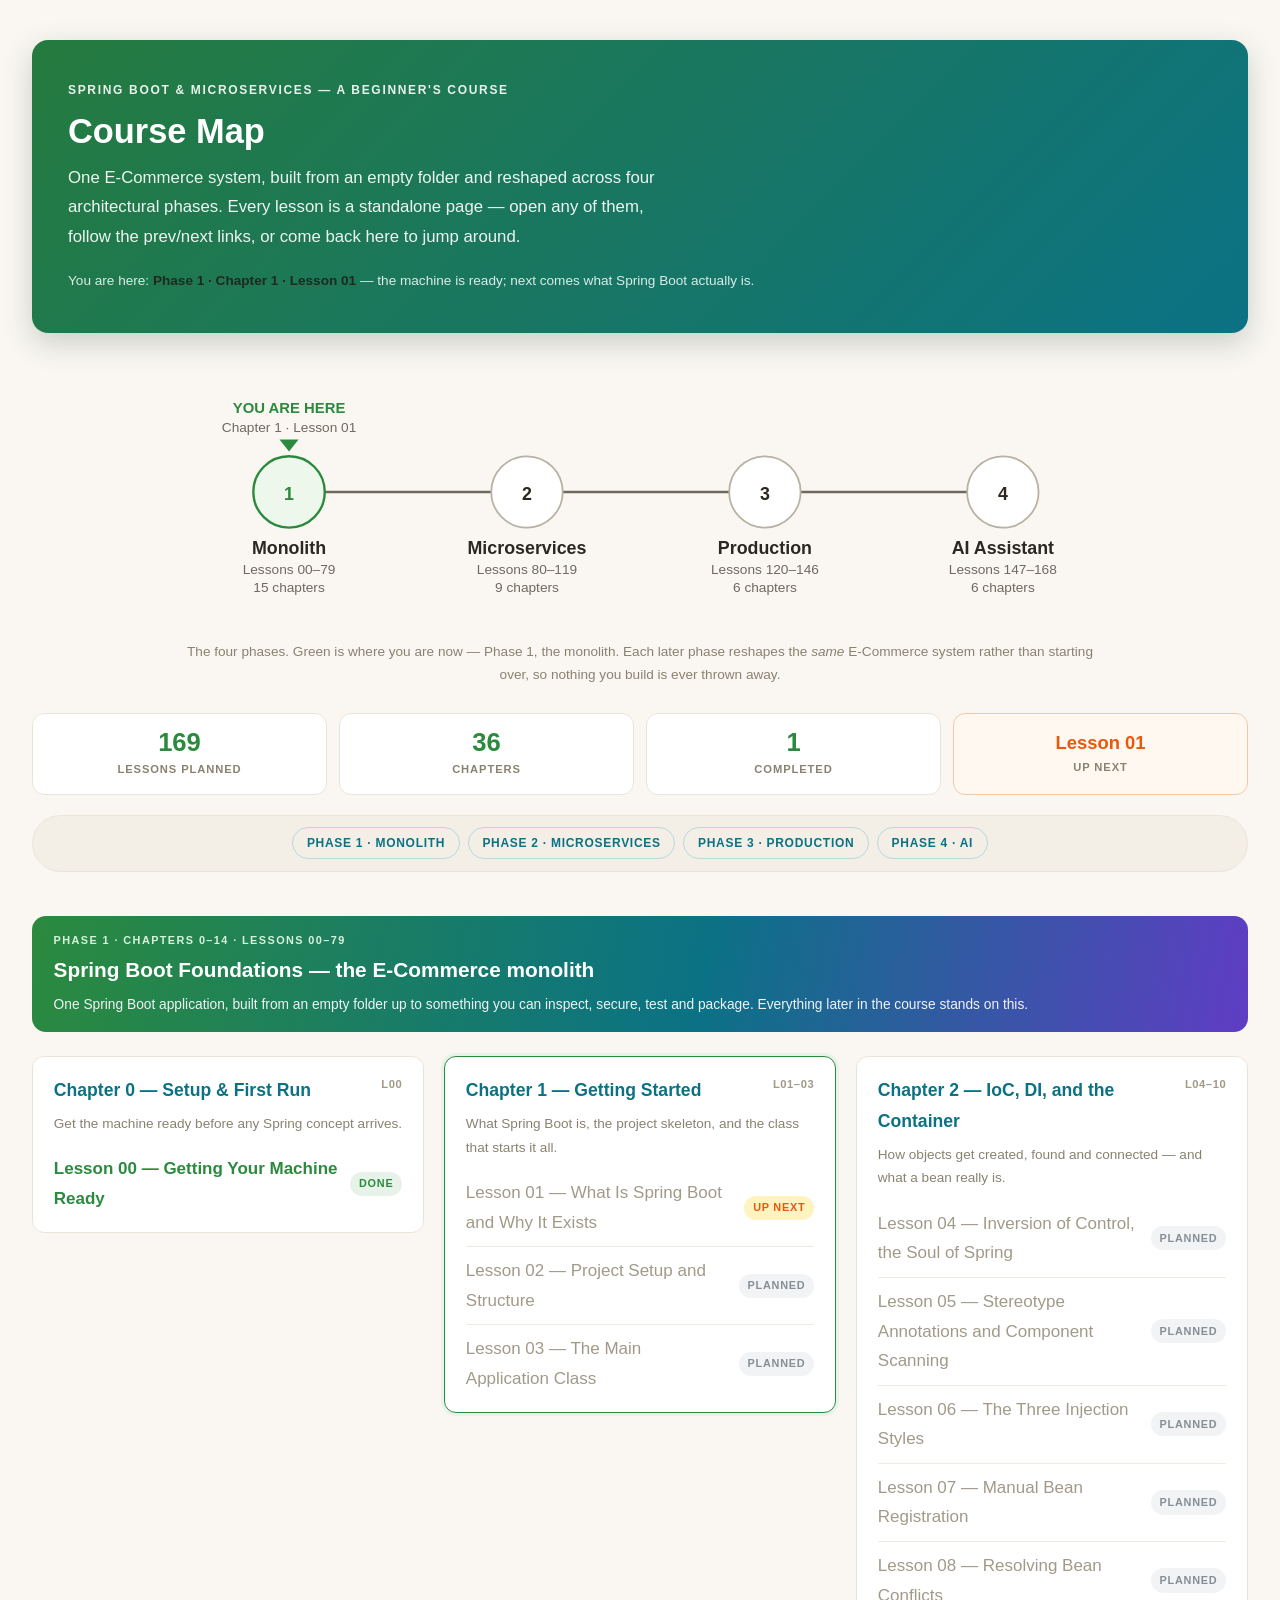
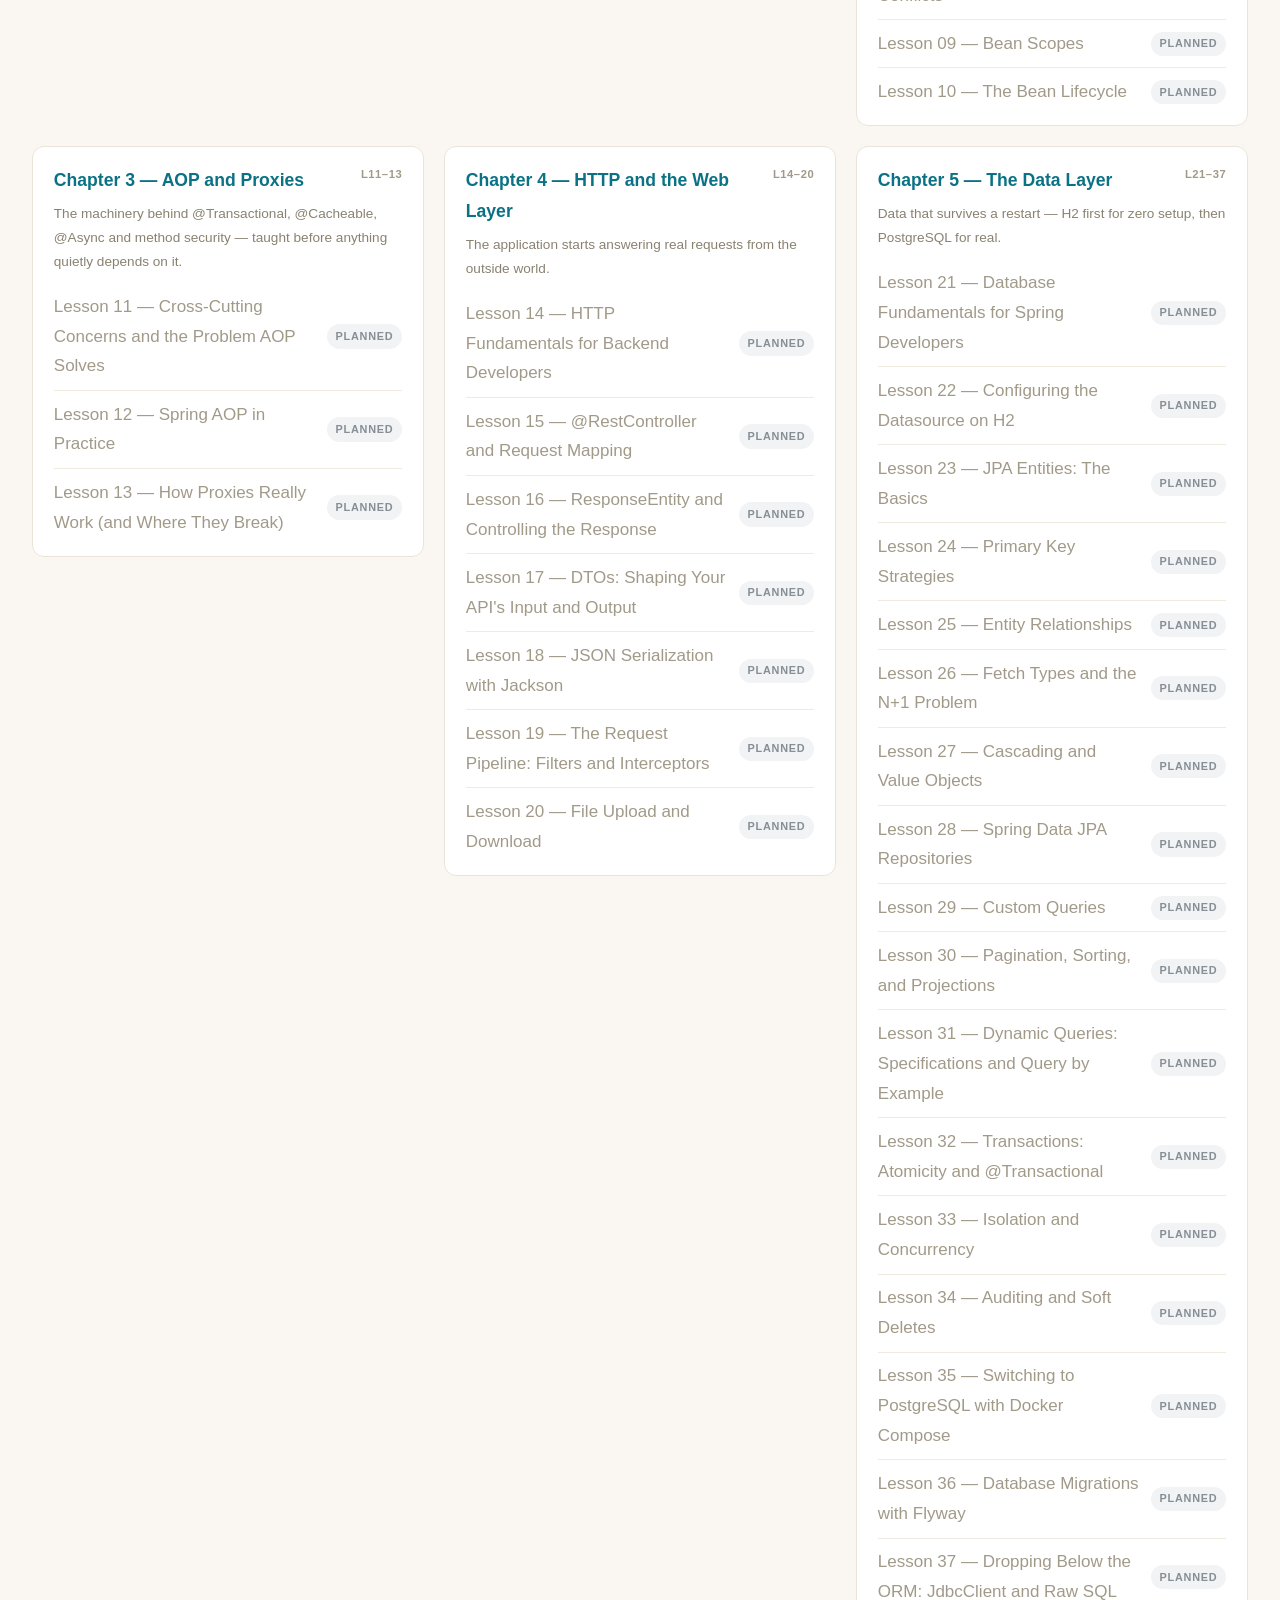
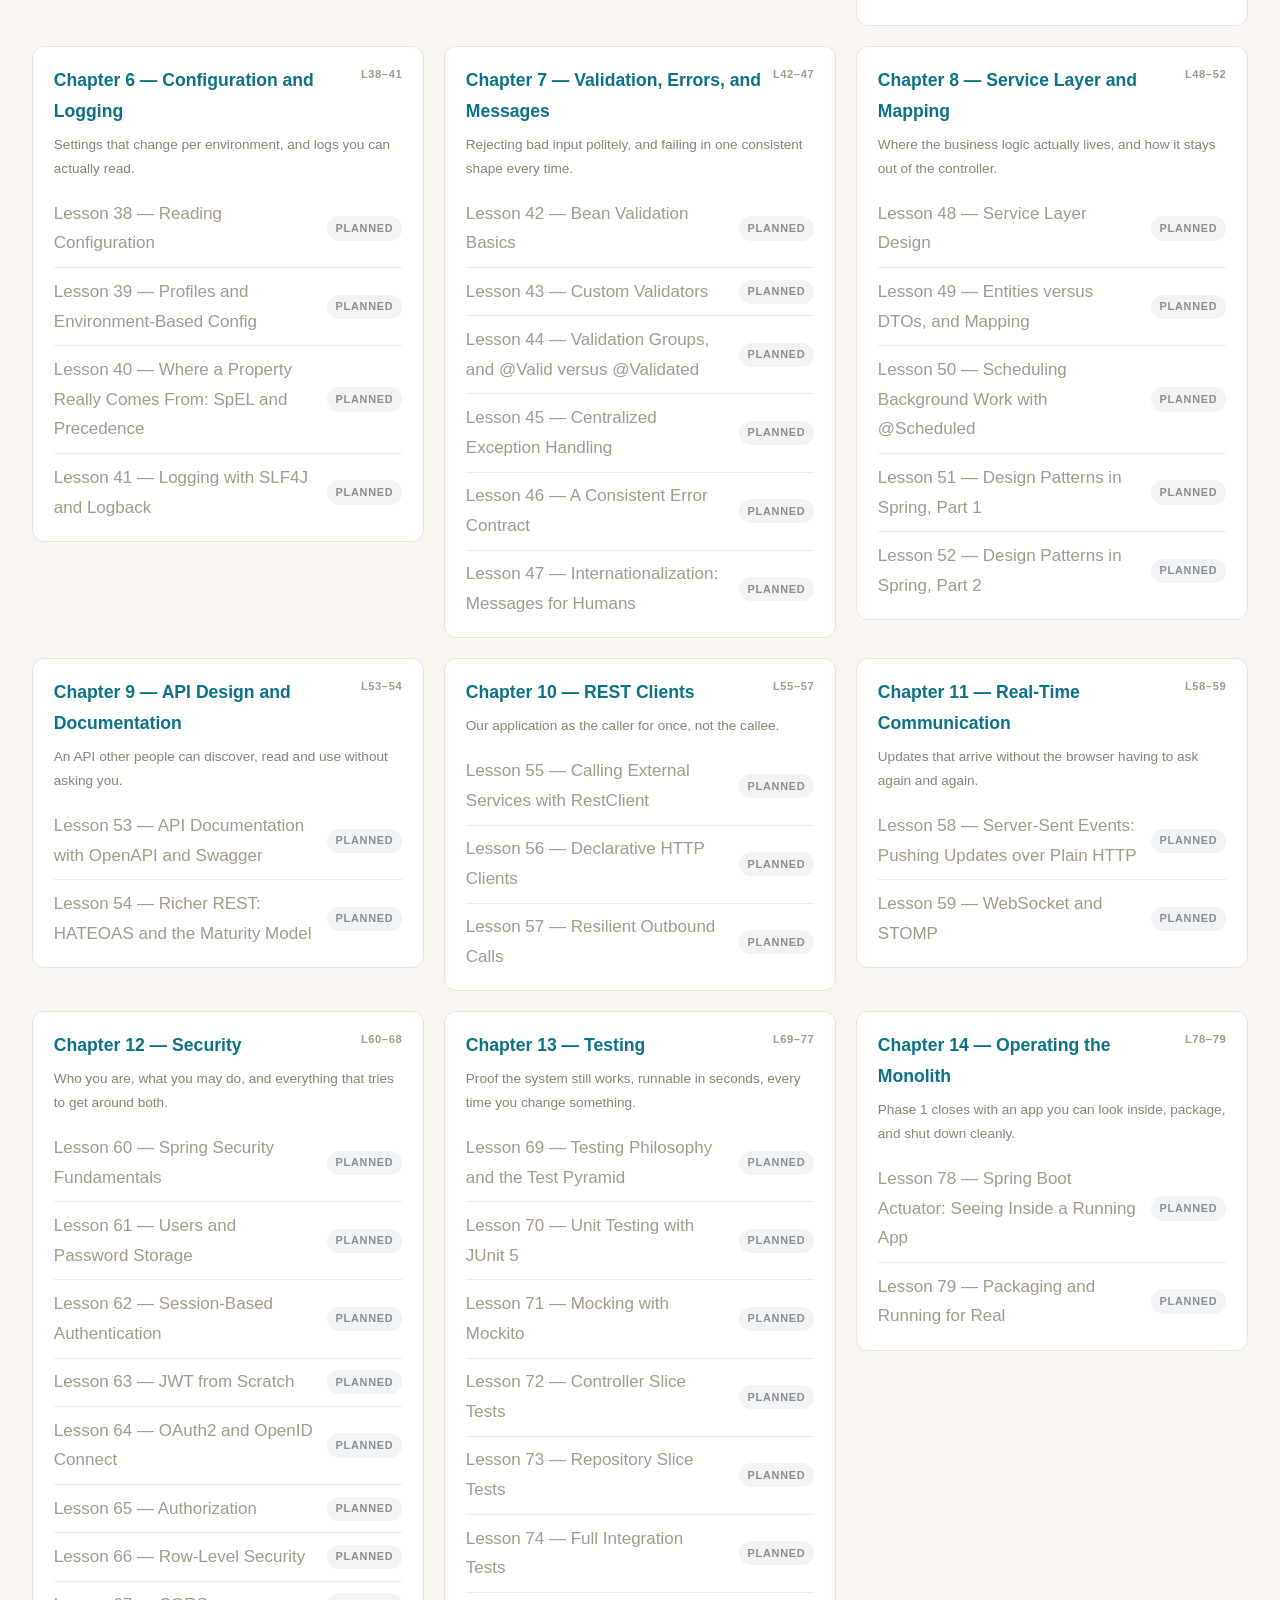
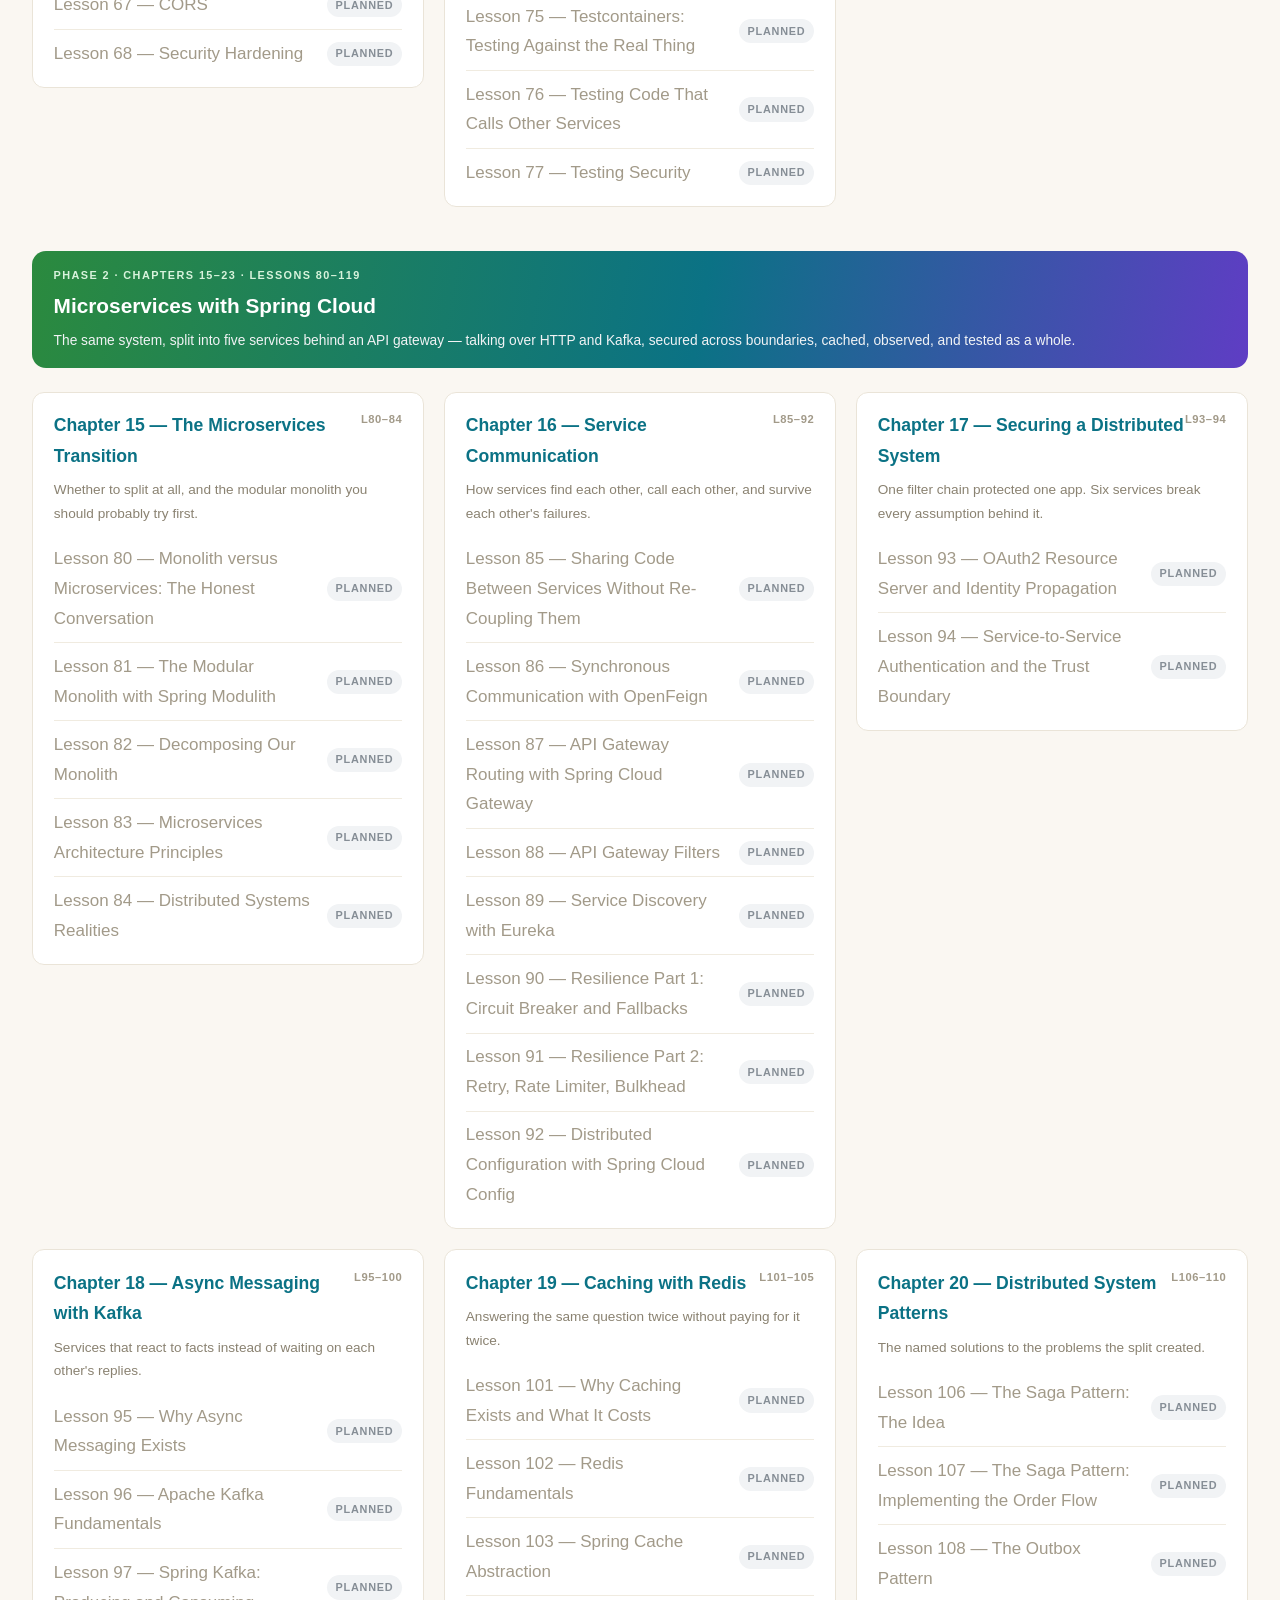
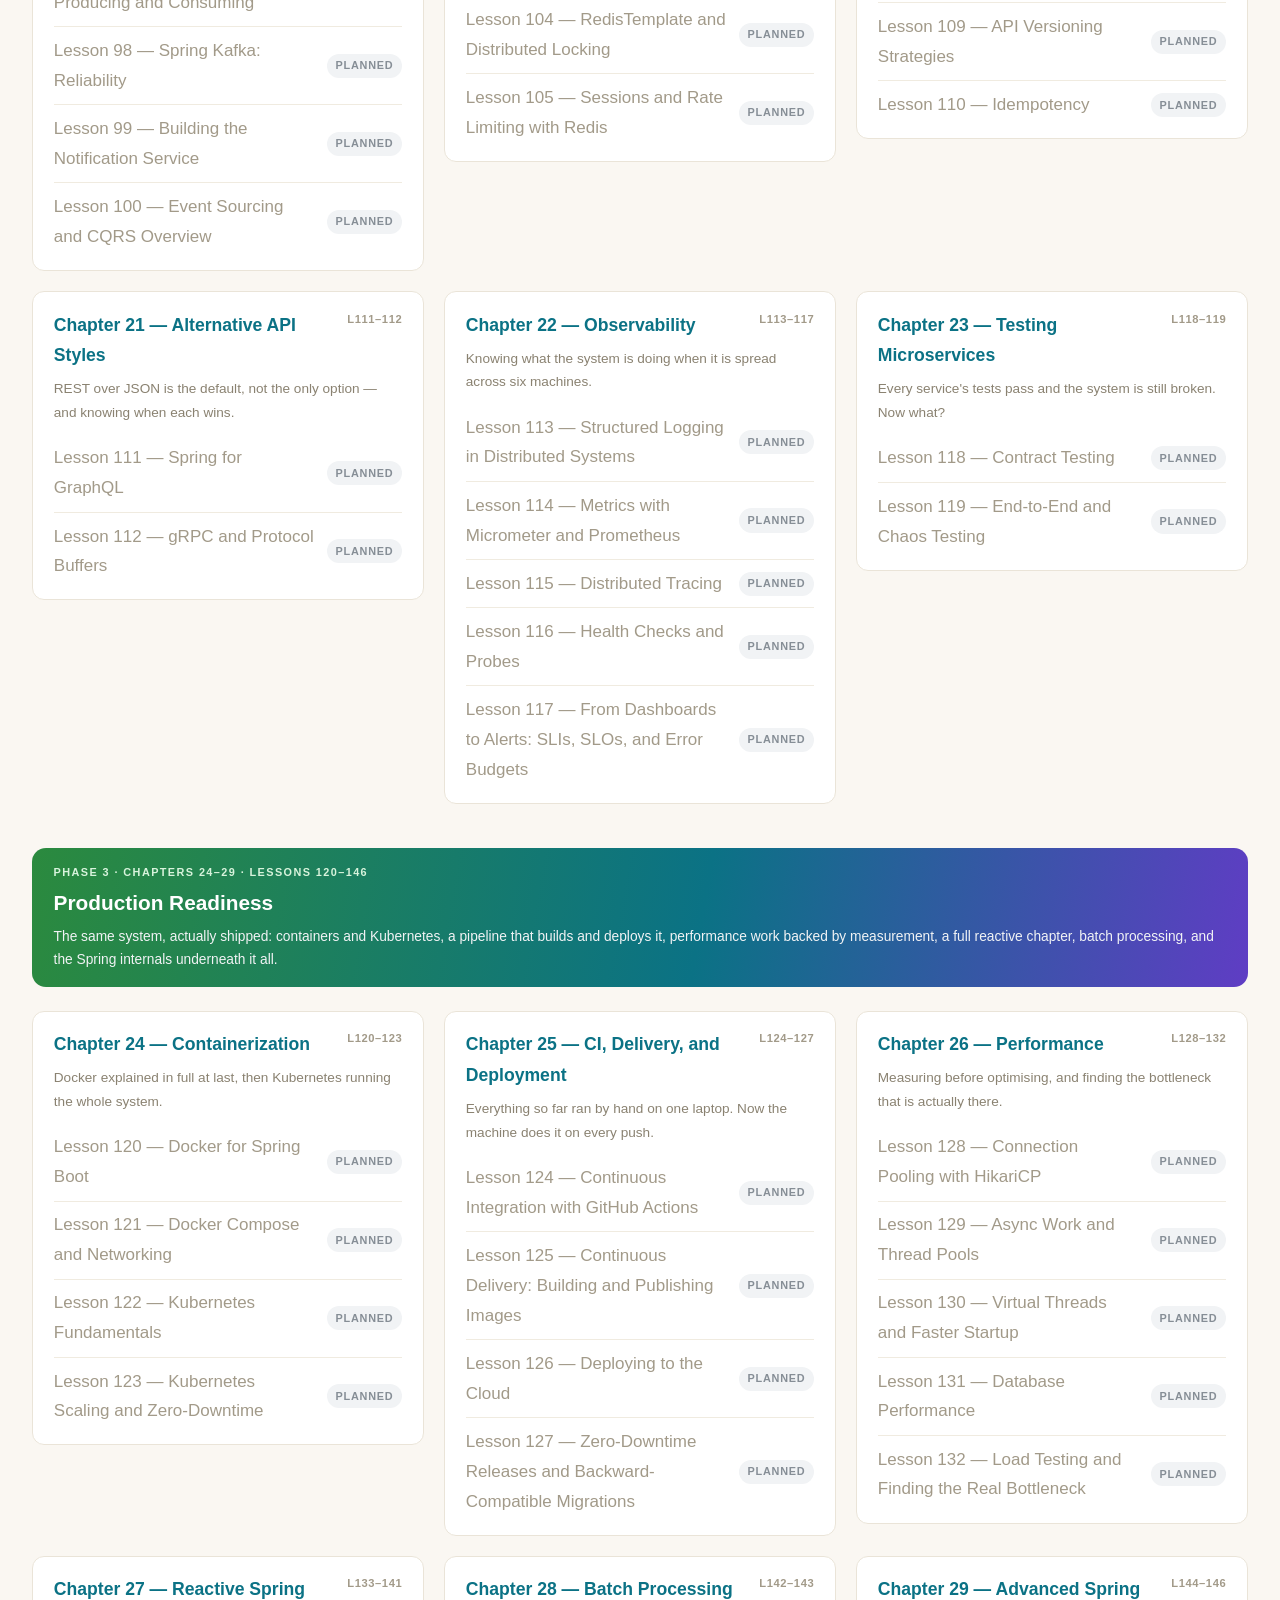
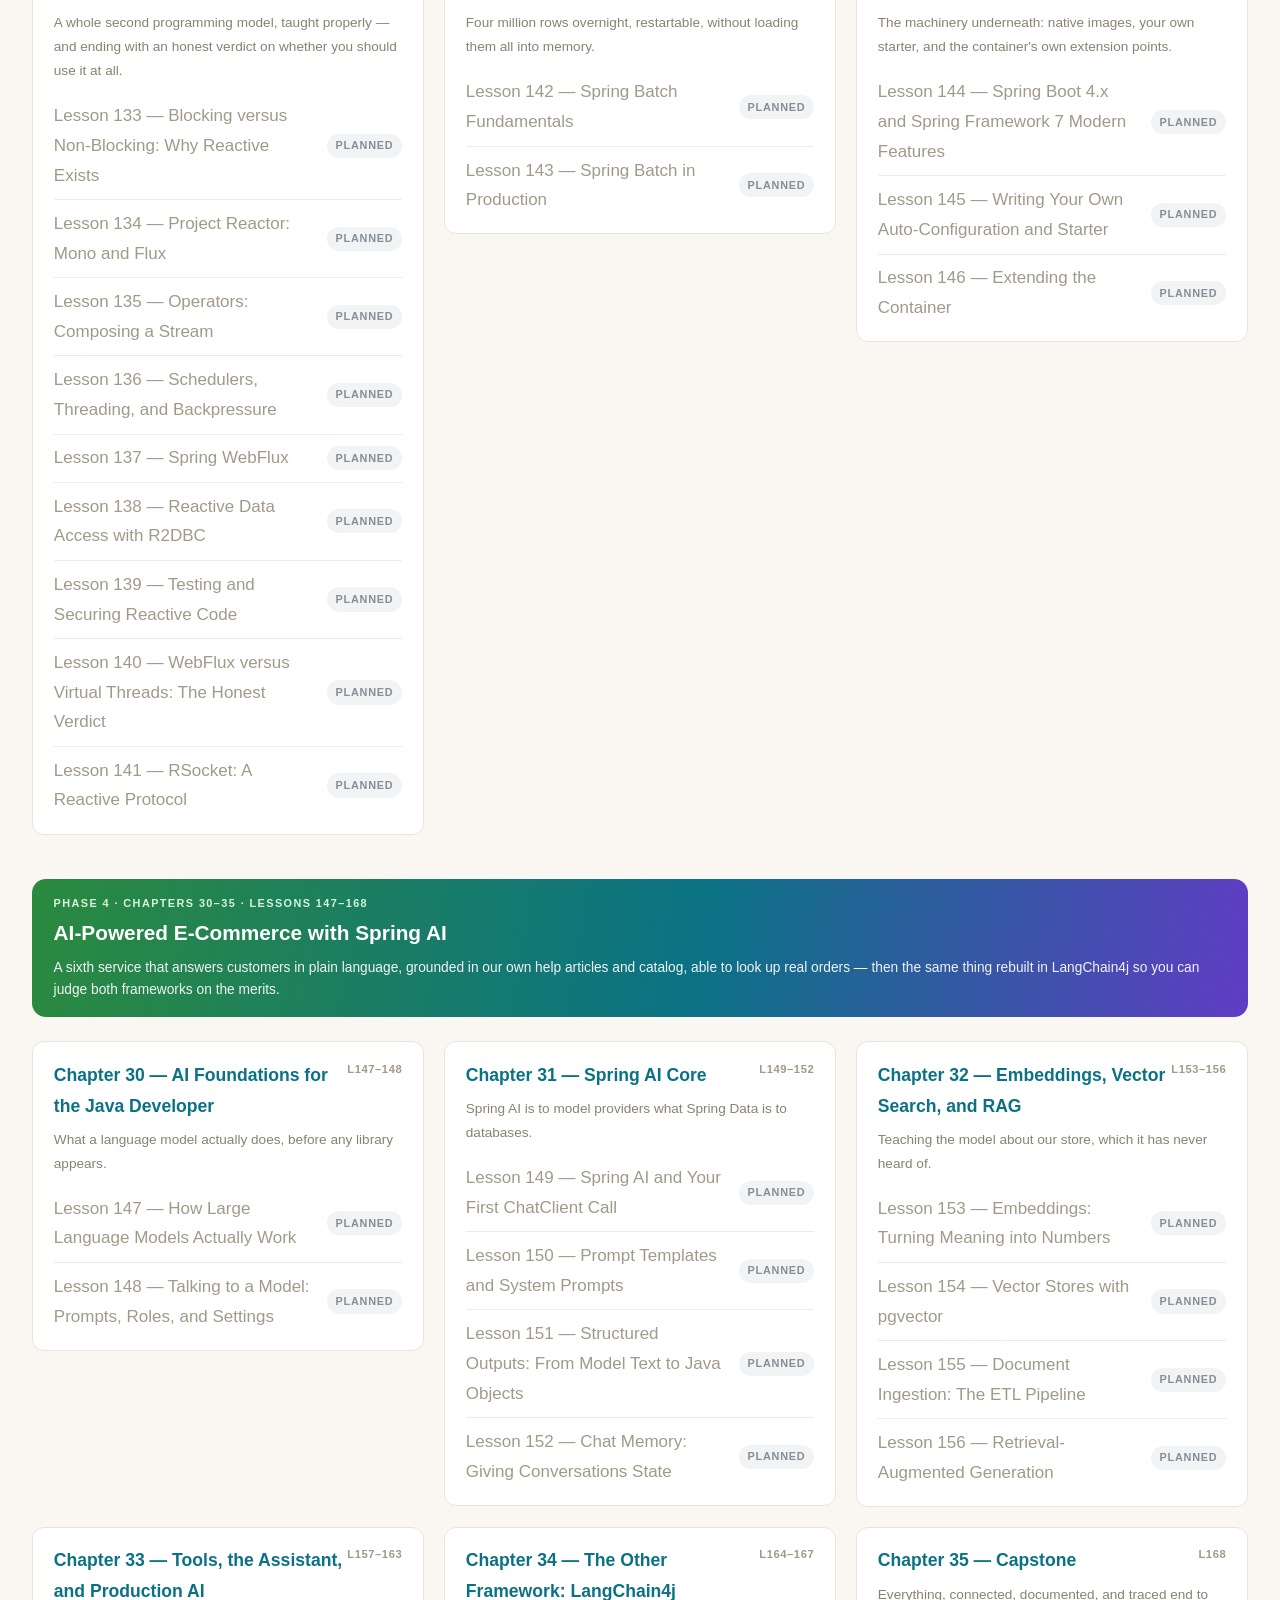
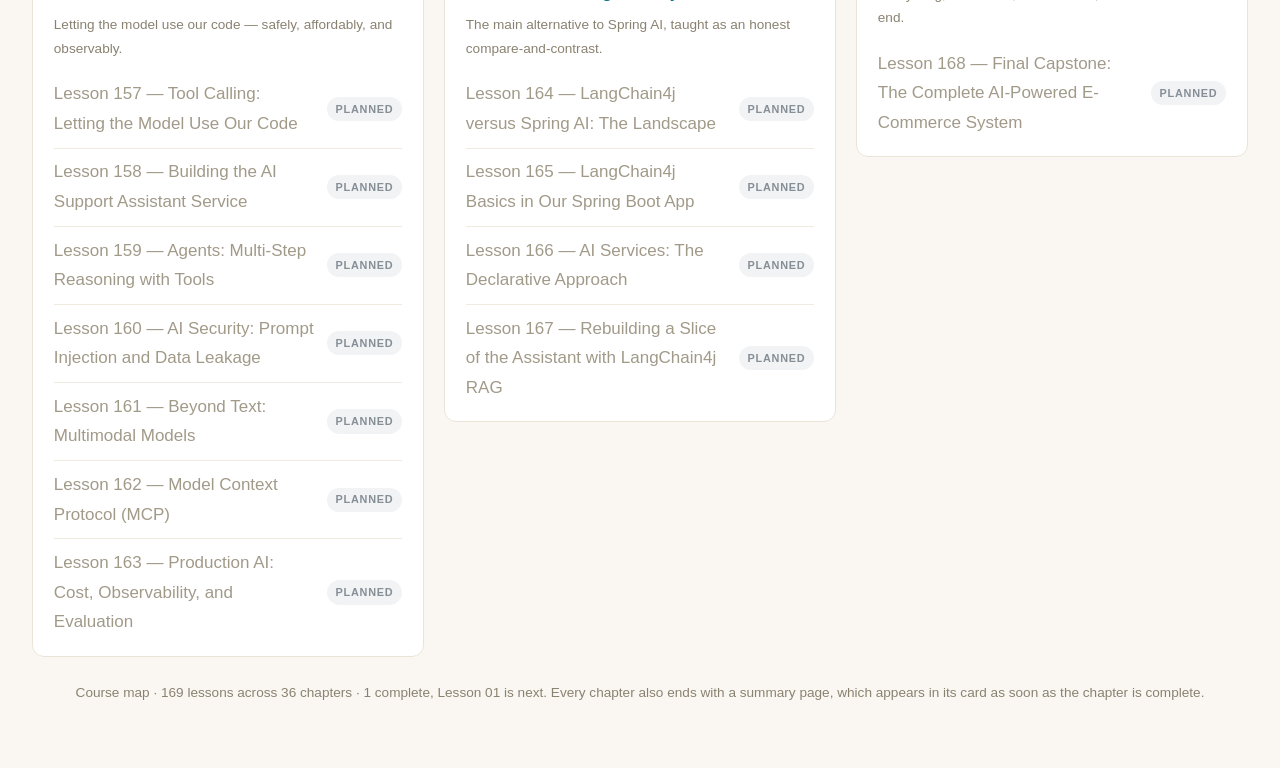
==== commit b4aec3cf: "lesson: phase-01/chapter-00/lesson-00 - Getting Your Machine Ready" ====
--- a/lessons/index.html
+++ b/lessons/index.html
@@ -13,7 +13,7 @@
     <p class="kicker">Spring Boot &amp; Microservices — a beginner's course</p>
     <h1>Course Map</h1>
     <p class="subtitle">One E-Commerce system, built from an empty folder and reshaped across four architectural phases. Every lesson is a standalone page — open any of them, follow the prev/next links, or come back here to jump around.</p>
-    <p class="meta">You are here: <strong>Phase 1 · Chapter 0 · Lesson 00</strong> — nothing built yet. The course starts by getting your machine ready.</p>
+    <p class="meta">You are here: <strong>Phase 1 · Chapter 1 · Lesson 01</strong> — the machine is ready; next comes what Spring Boot actually is.</p>
   </header>
 
   <figure class="fig fig-narrow">
@@ -21,7 +21,7 @@
       <path class="fig-arrow" d="M95,100 H695"/>
 
       <text x="95" y="34" text-anchor="middle" class="fig-caption-accent">YOU ARE HERE</text>
-      <text x="95" y="50" text-anchor="middle" class="fig-small">Chapter 0 · Lesson 00</text>
+      <text x="95" y="50" text-anchor="middle" class="fig-small">Chapter 1 · Lesson 01</text>
       <polygon class="fig-arrowhead-green" points="87,56 103,56 95,66"/>
 
       <circle cx="95" cy="100" r="30" class="fig-box-green"/>
@@ -54,8 +54,8 @@
   <div class="hub-stats">
     <div class="hub-stat"><span class="hub-stat-num">169</span><span class="hub-stat-label">lessons planned</span></div>
     <div class="hub-stat"><span class="hub-stat-num">36</span><span class="hub-stat-label">chapters</span></div>
-    <div class="hub-stat"><span class="hub-stat-num">0</span><span class="hub-stat-label">completed</span></div>
-    <div class="hub-stat accent"><span class="hub-stat-num">Lesson 00</span><span class="hub-stat-label">up next</span></div>
+    <div class="hub-stat"><span class="hub-stat-num">1</span><span class="hub-stat-label">completed</span></div>
+    <div class="hub-stat accent"><span class="hub-stat-num">Lesson 01</span><span class="hub-stat-label">up next</span></div>
   </div>
 
   <nav class="hub-jump" aria-label="Jump to a phase">
@@ -74,19 +74,19 @@
 
   <div class="hubgrid">
 
-    <div class="hub-chapter current">
+    <div class="hub-chapter">
       <h3><span class="hub-range">L00</span>Chapter 0 — Setup &amp; First Run</h3>
       <p class="hub-sub">Get the machine ready before any Spring concept arrives.</p>
       <ul class="hub-lessons">
-        <li class="hub-lesson locked"><span class="hub-name">Lesson 00 — Getting Your Machine Ready</span><span class="badge next">up next</span></li>
-      </ul>
-    </div>
-
-    <div class="hub-chapter">
+        <li class="hub-lesson"><a class="hub-name" href="phase-1-spring-boot-foundations/chapter-00-setup/lesson-00-getting-your-machine-ready.html">Lesson 00 — Getting Your Machine Ready</a><span class="badge done">done</span></li>
+      </ul>
+    </div>
+
+    <div class="hub-chapter current">
       <h3><span class="hub-range">L01–03</span>Chapter 1 — Getting Started</h3>
       <p class="hub-sub">What Spring Boot is, the project skeleton, and the class that starts it all.</p>
       <ul class="hub-lessons">
-        <li class="hub-lesson locked"><span class="hub-name">Lesson 01 — What Is Spring Boot and Why It Exists</span><span class="badge todo">planned</span></li>
+        <li class="hub-lesson locked"><span class="hub-name">Lesson 01 — What Is Spring Boot and Why It Exists</span><span class="badge next">up next</span></li>
         <li class="hub-lesson locked"><span class="hub-name">Lesson 02 — Project Setup and Structure</span><span class="badge todo">planned</span></li>
         <li class="hub-lesson locked"><span class="hub-name">Lesson 03 — The Main Application Class</span><span class="badge todo">planned</span></li>
       </ul>
@@ -530,7 +530,7 @@
 
   </div>
 
-  <p class="lesson-footer">Course map · 169 lessons across 36 chapters · nothing built yet, Lesson 00 is next. Every chapter also ends with a summary page, which appears in its card as soon as the chapter is complete.</p>
+  <p class="lesson-footer">Course map · 169 lessons across 36 chapters · 1 complete, Lesson 01 is next. Every chapter also ends with a summary page, which appears in its card as soon as the chapter is complete.</p>
 
 </div>
 </body>
--- a/lessons/assets/lesson.css
+++ b/lessons/assets/lesson.css
@@ -1524,6 +1524,34 @@
   margin-bottom: 0;
 }
 
+/* ---------- Section 4 / Section 5 approach labels ----------
+   Every lesson shows the naive approach first and the correct one second.
+   These two badges mark which is which at a glance, before a word is read. */
+
+.approach-wrong,
+.approach-right {
+  display: inline-block;
+  text-transform: uppercase;
+  letter-spacing: 0.09em;
+  font-size: 0.74rem;
+  font-weight: 800;
+  padding: 0.35rem 0.85rem;
+  border-radius: 999px;
+  margin: 0 0 1.1rem;
+}
+
+.approach-wrong {
+  background: #fbe9e7;
+  color: #b03a28;
+  border: 1px solid #f3c8c0;
+}
+
+.approach-right {
+  background: #e7f3e8;
+  color: #1f6f31;
+  border: 1px solid #c7e3cc;
+}
+
 /* ---------- "Changed in Spring Boot 4" callout (teal) ----------
    This course is built on Spring Boot 4, but nearly every tutorial, book and
    Stack Overflow answer the learner will find is written for 3.x. Wherever a
@@ -1830,6 +1858,18 @@
   .realworld {
     background: #241f31;
     border-left-color: #8a6ff0;
+  }
+
+  .approach-wrong {
+    background: #33211f;
+    color: #ff9a8c;
+    border-color: #5c322b;
+  }
+
+  .approach-right {
+    background: #1e2a20;
+    color: #77c98a;
+    border-color: #2f4f36;
   }
 
   .v4 {
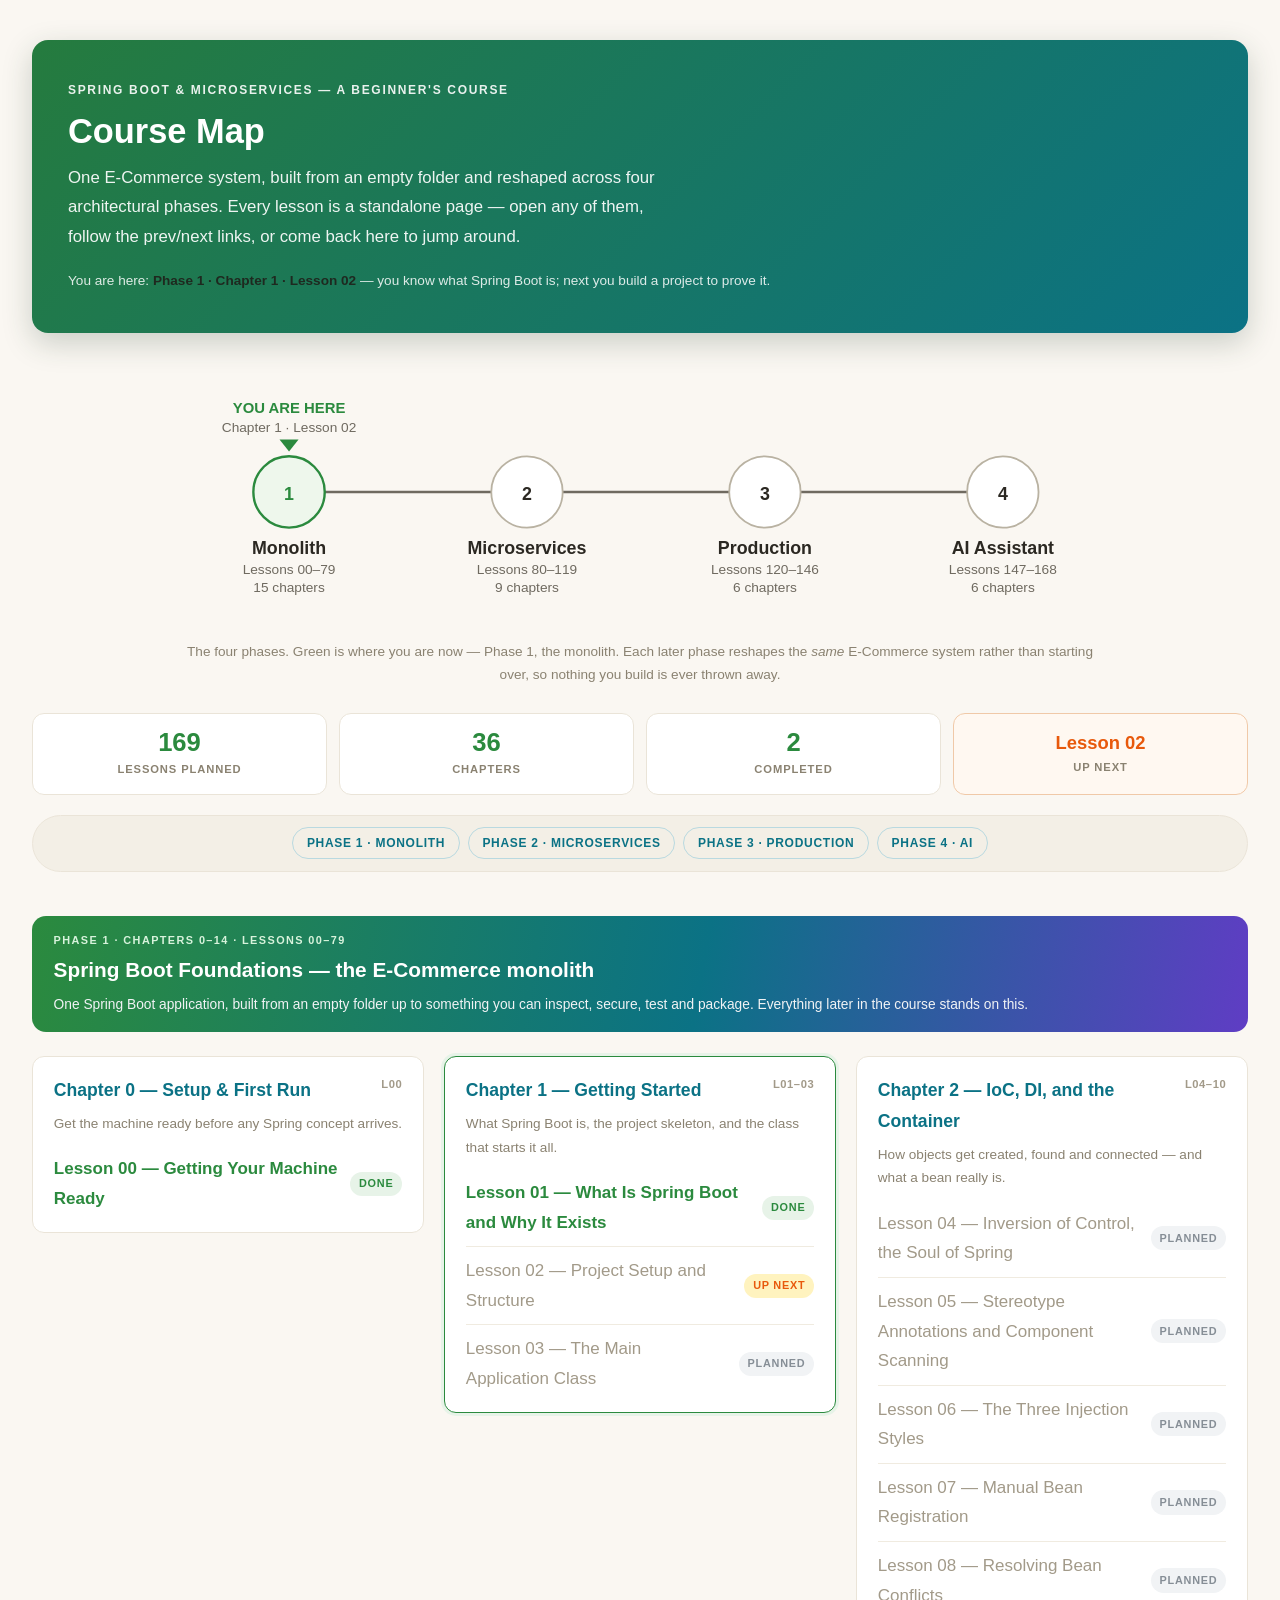
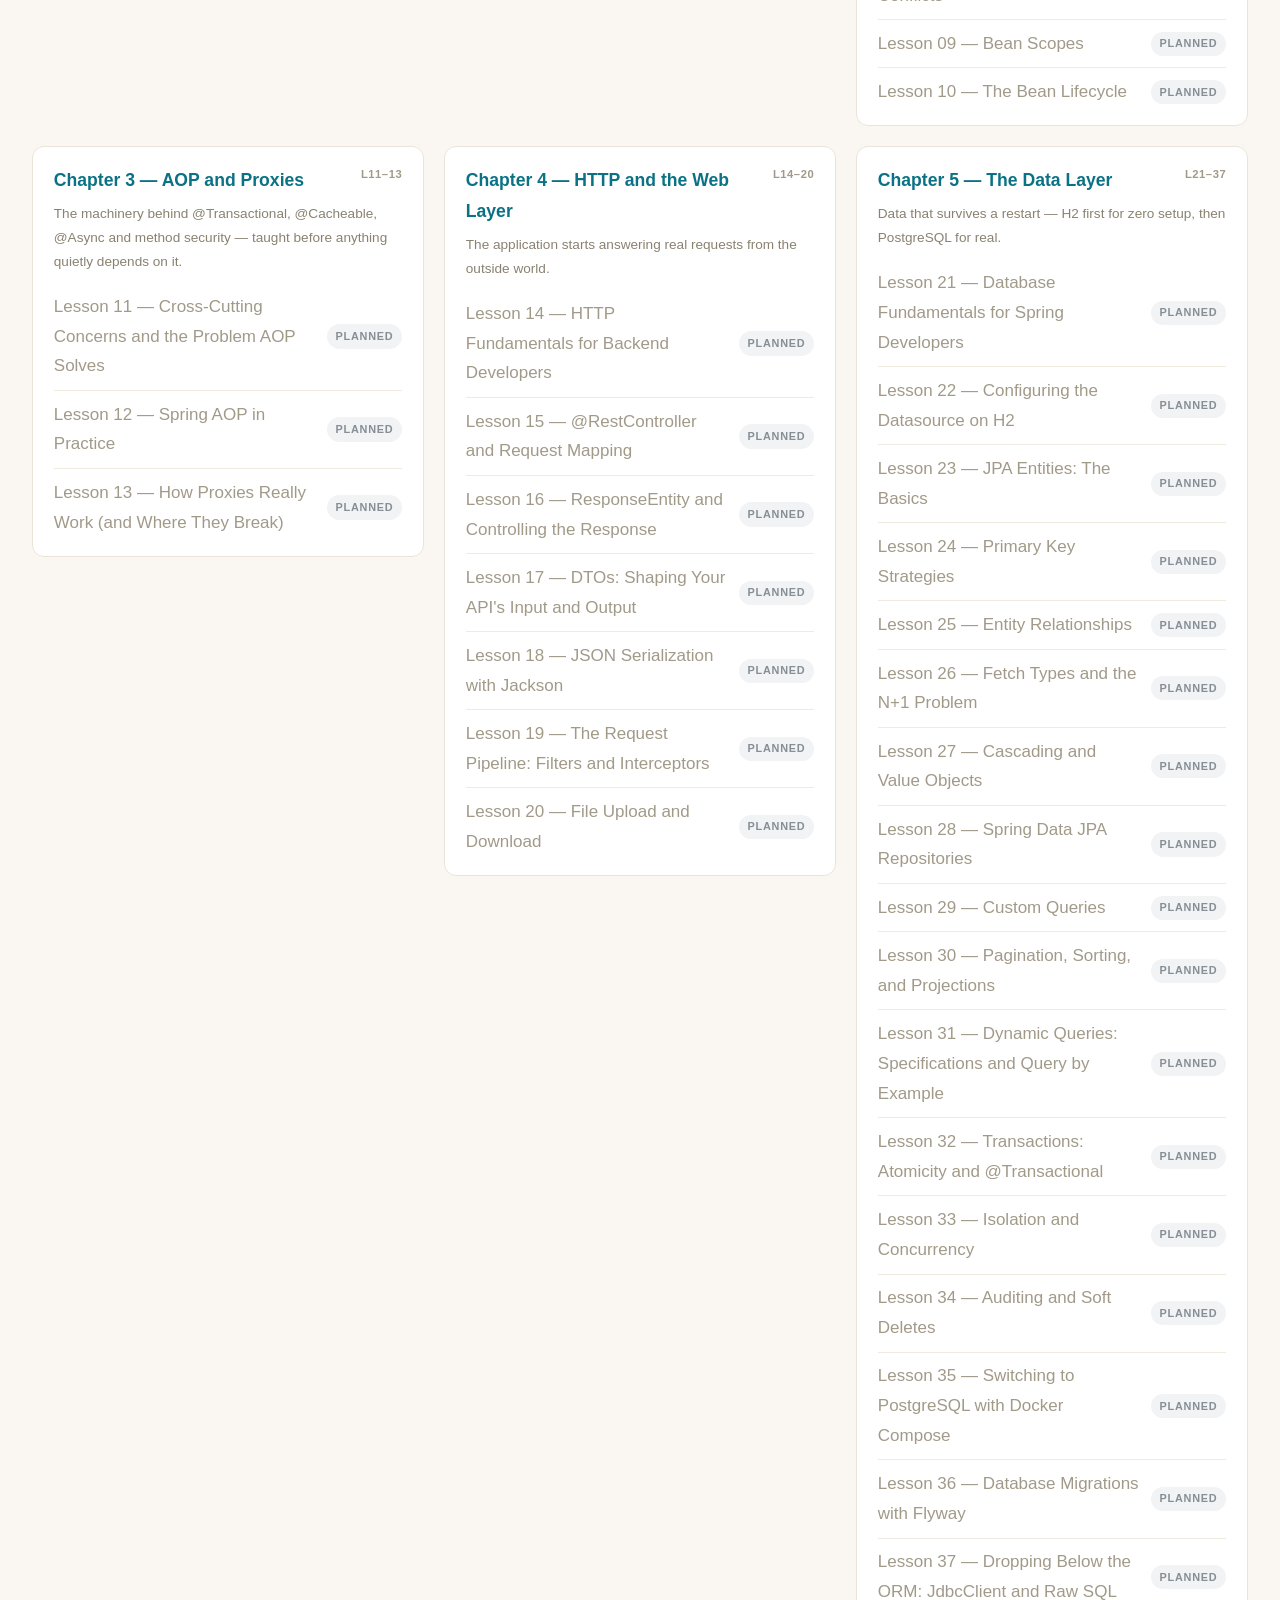
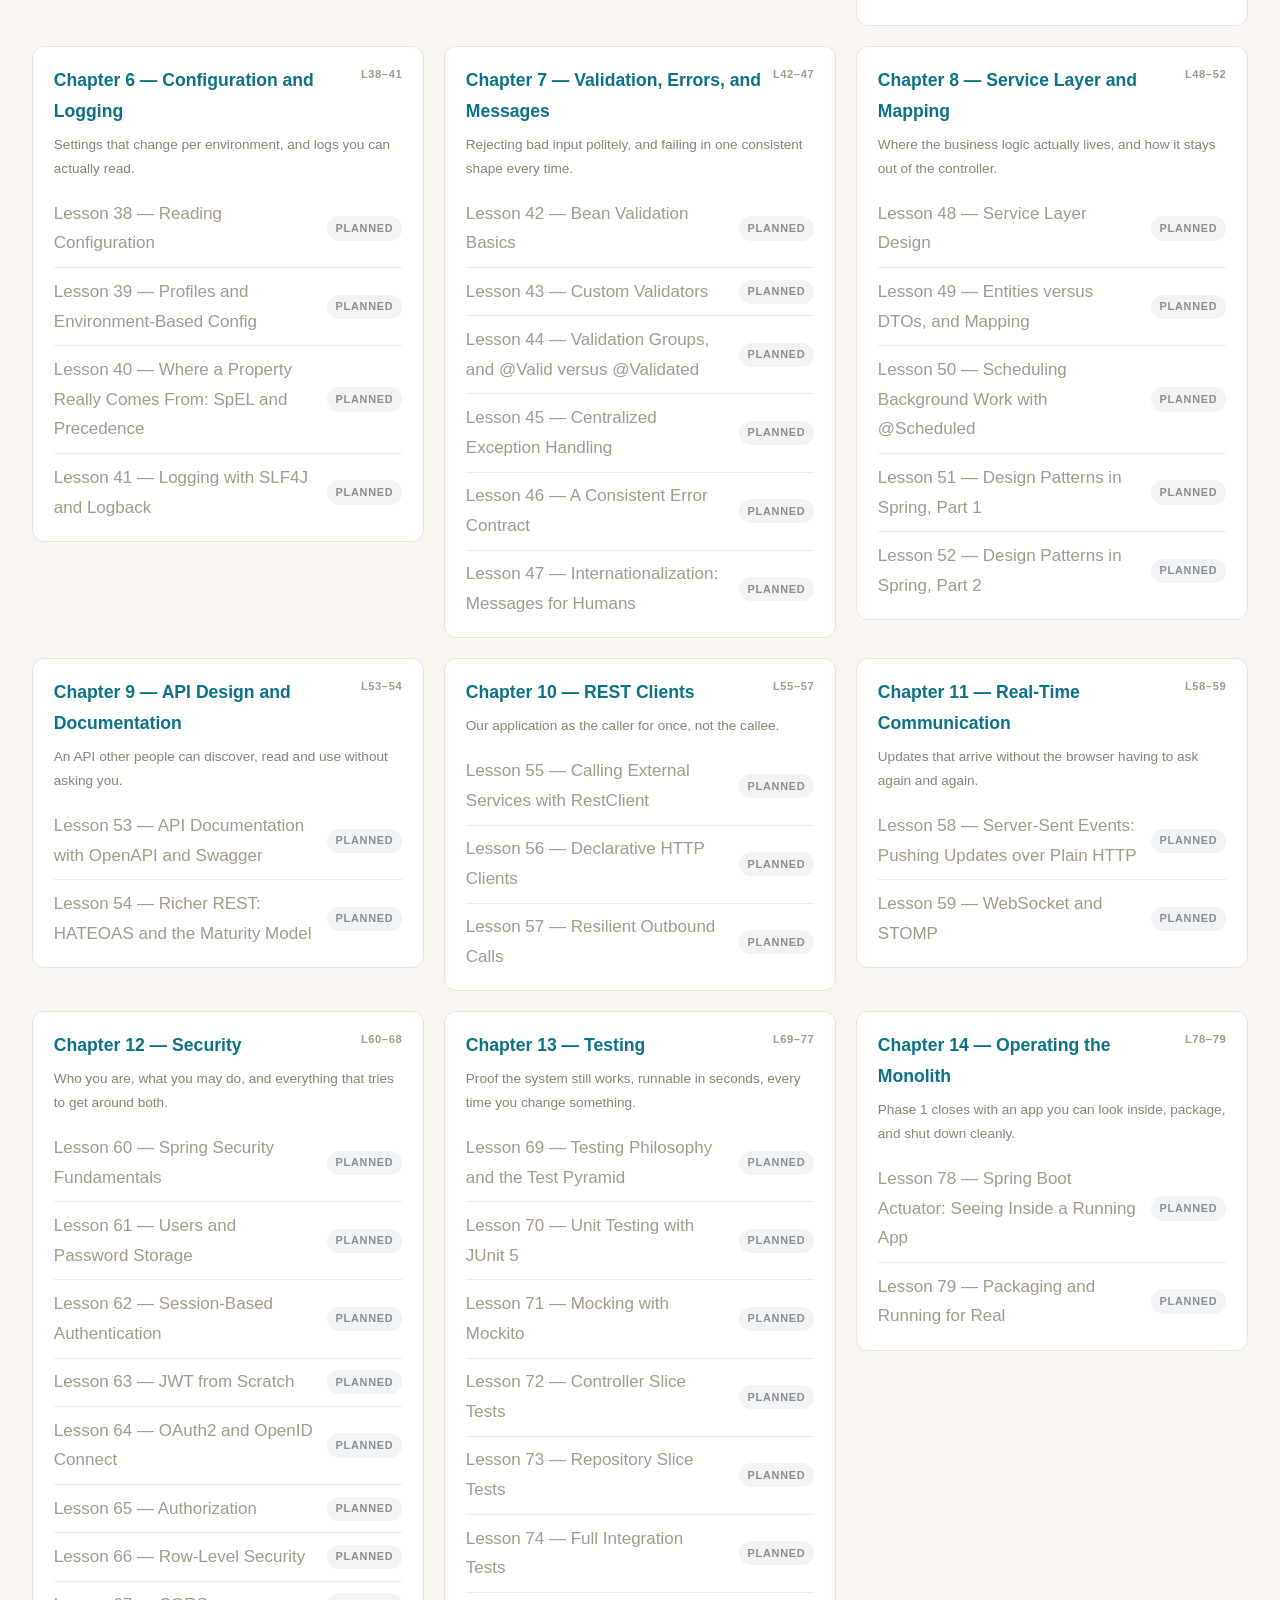
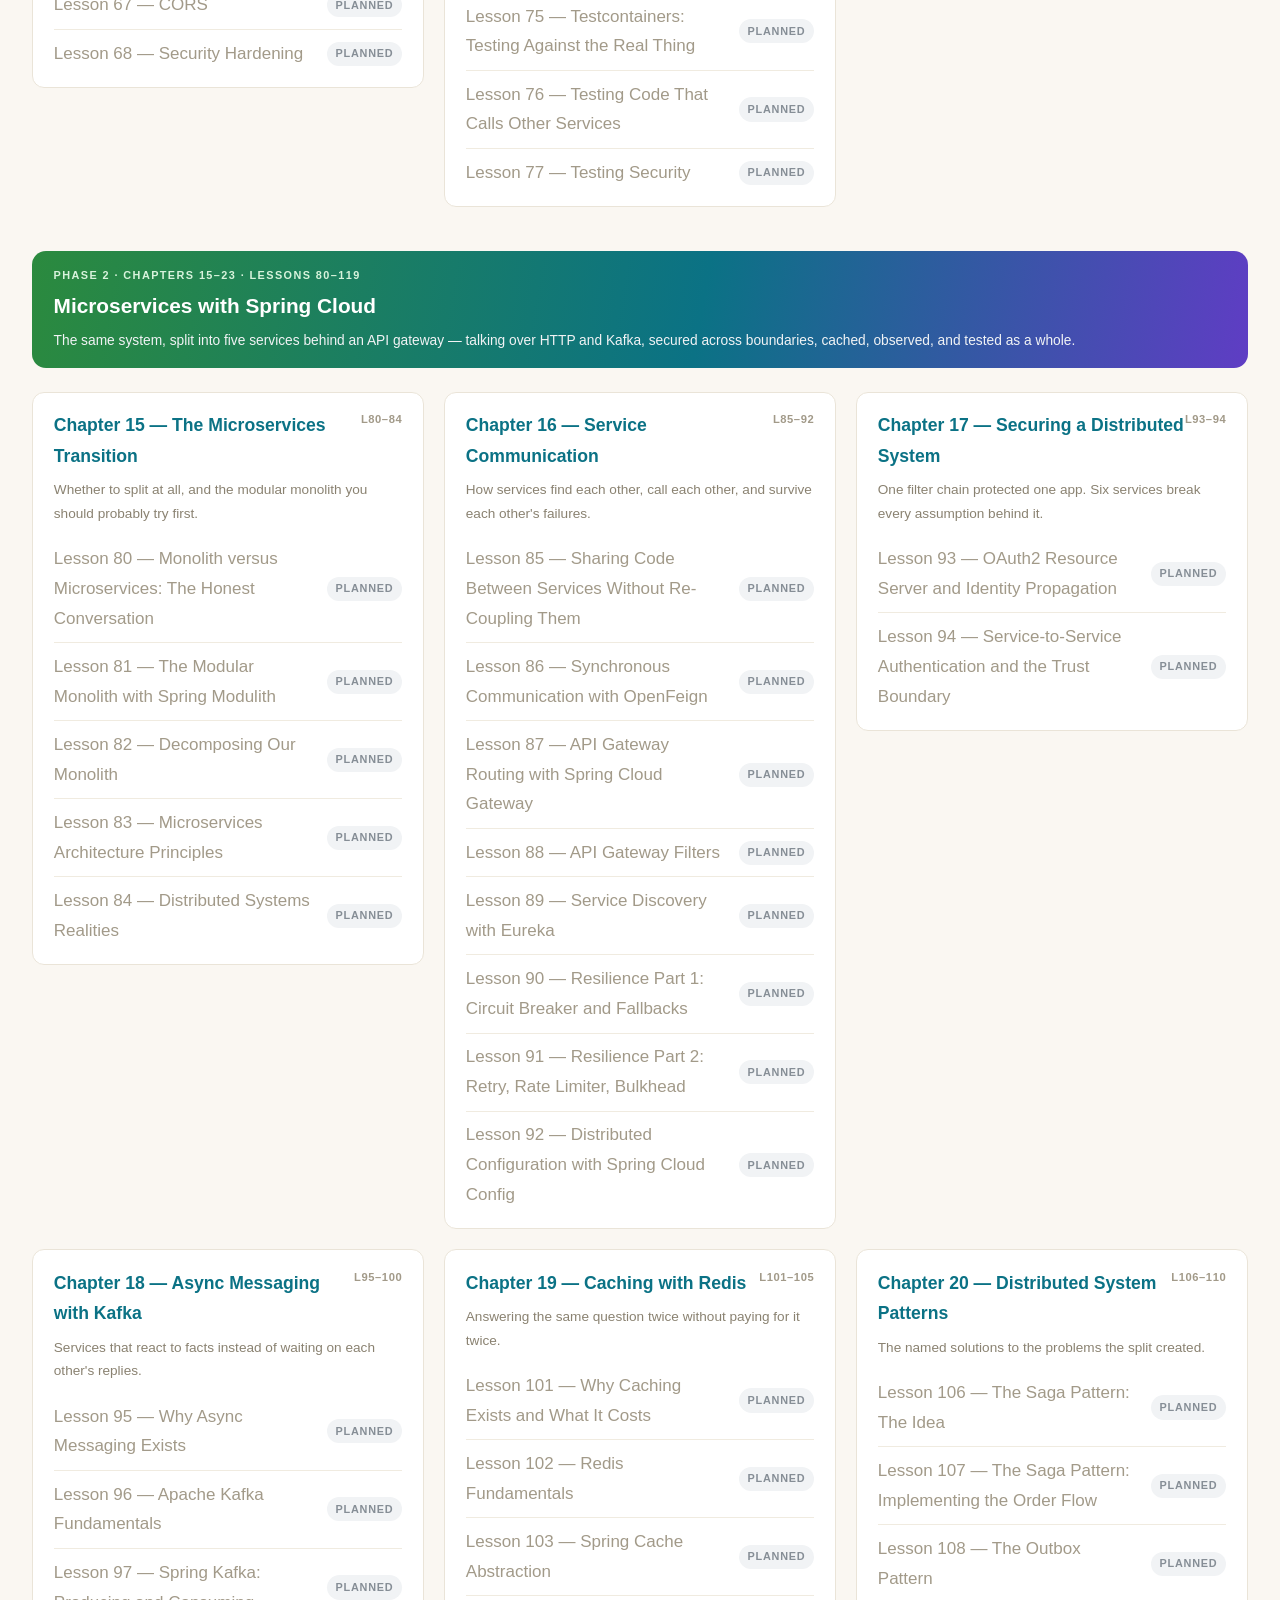
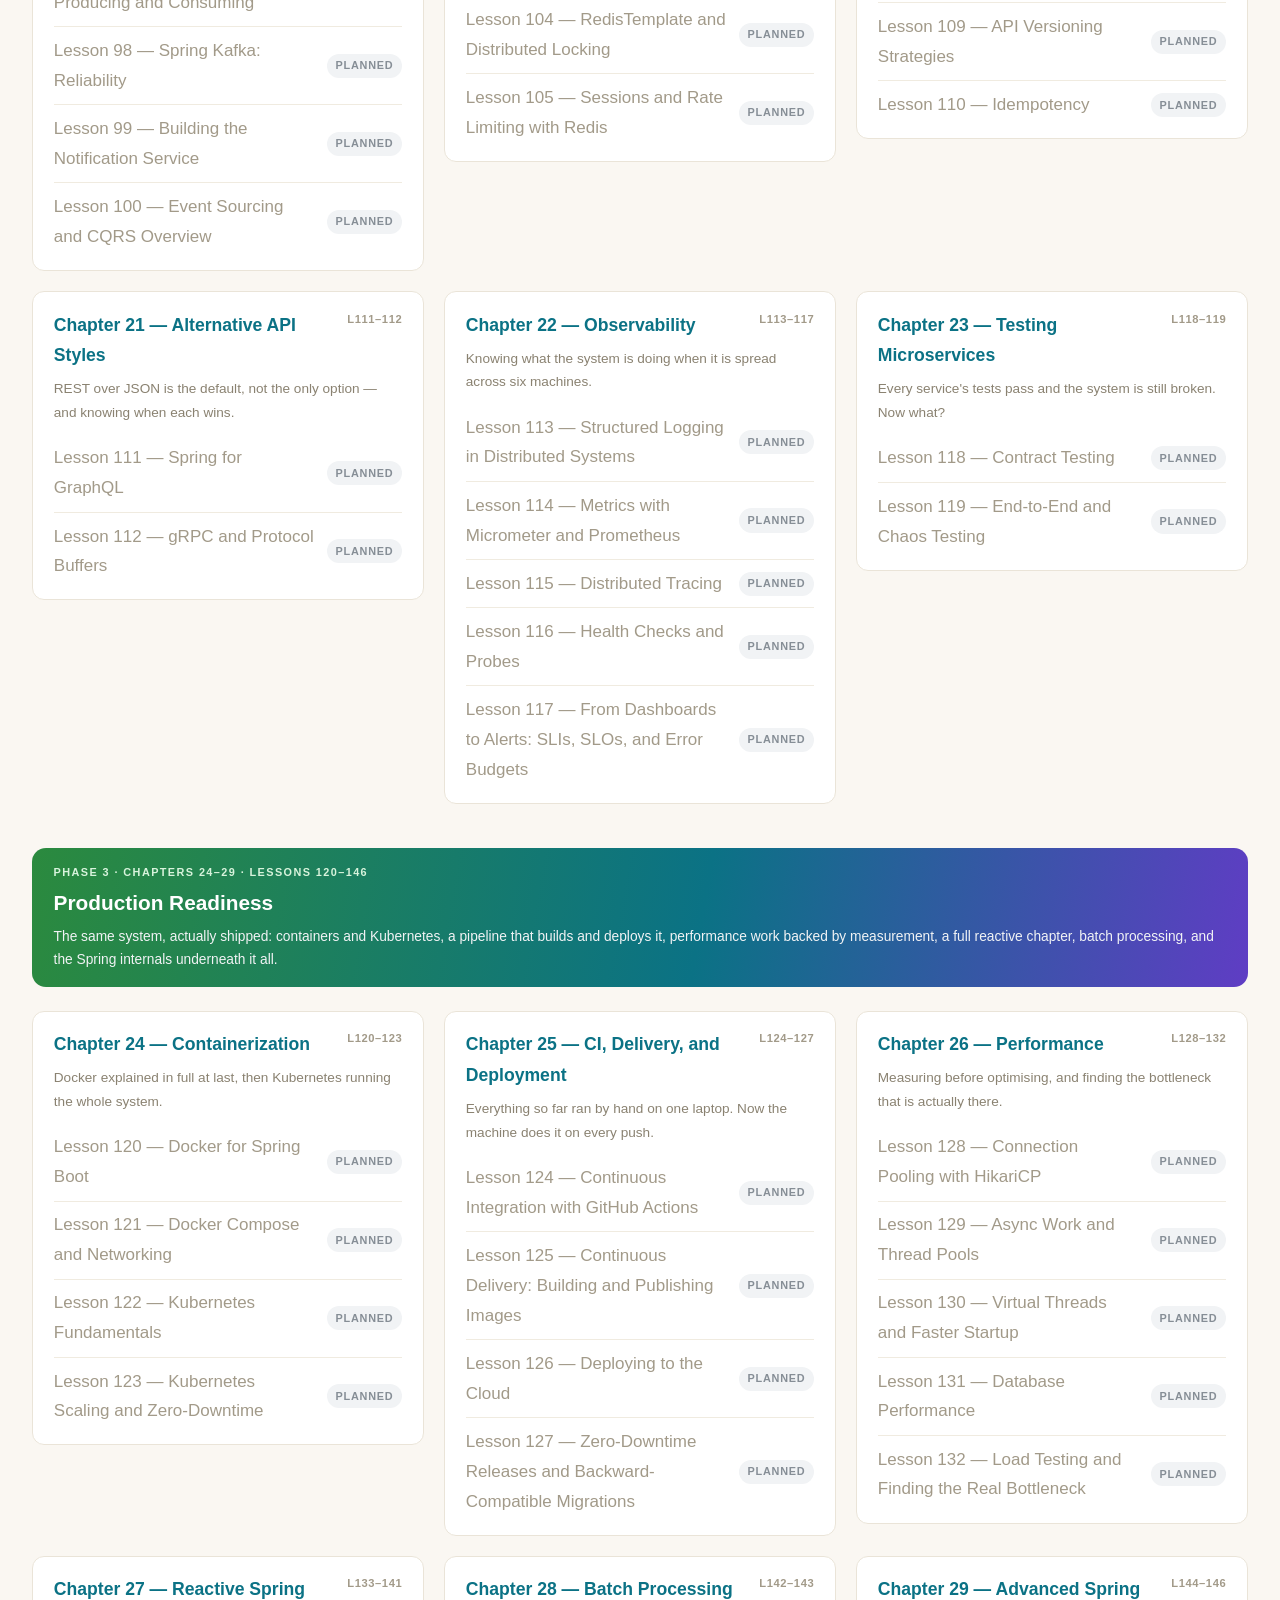
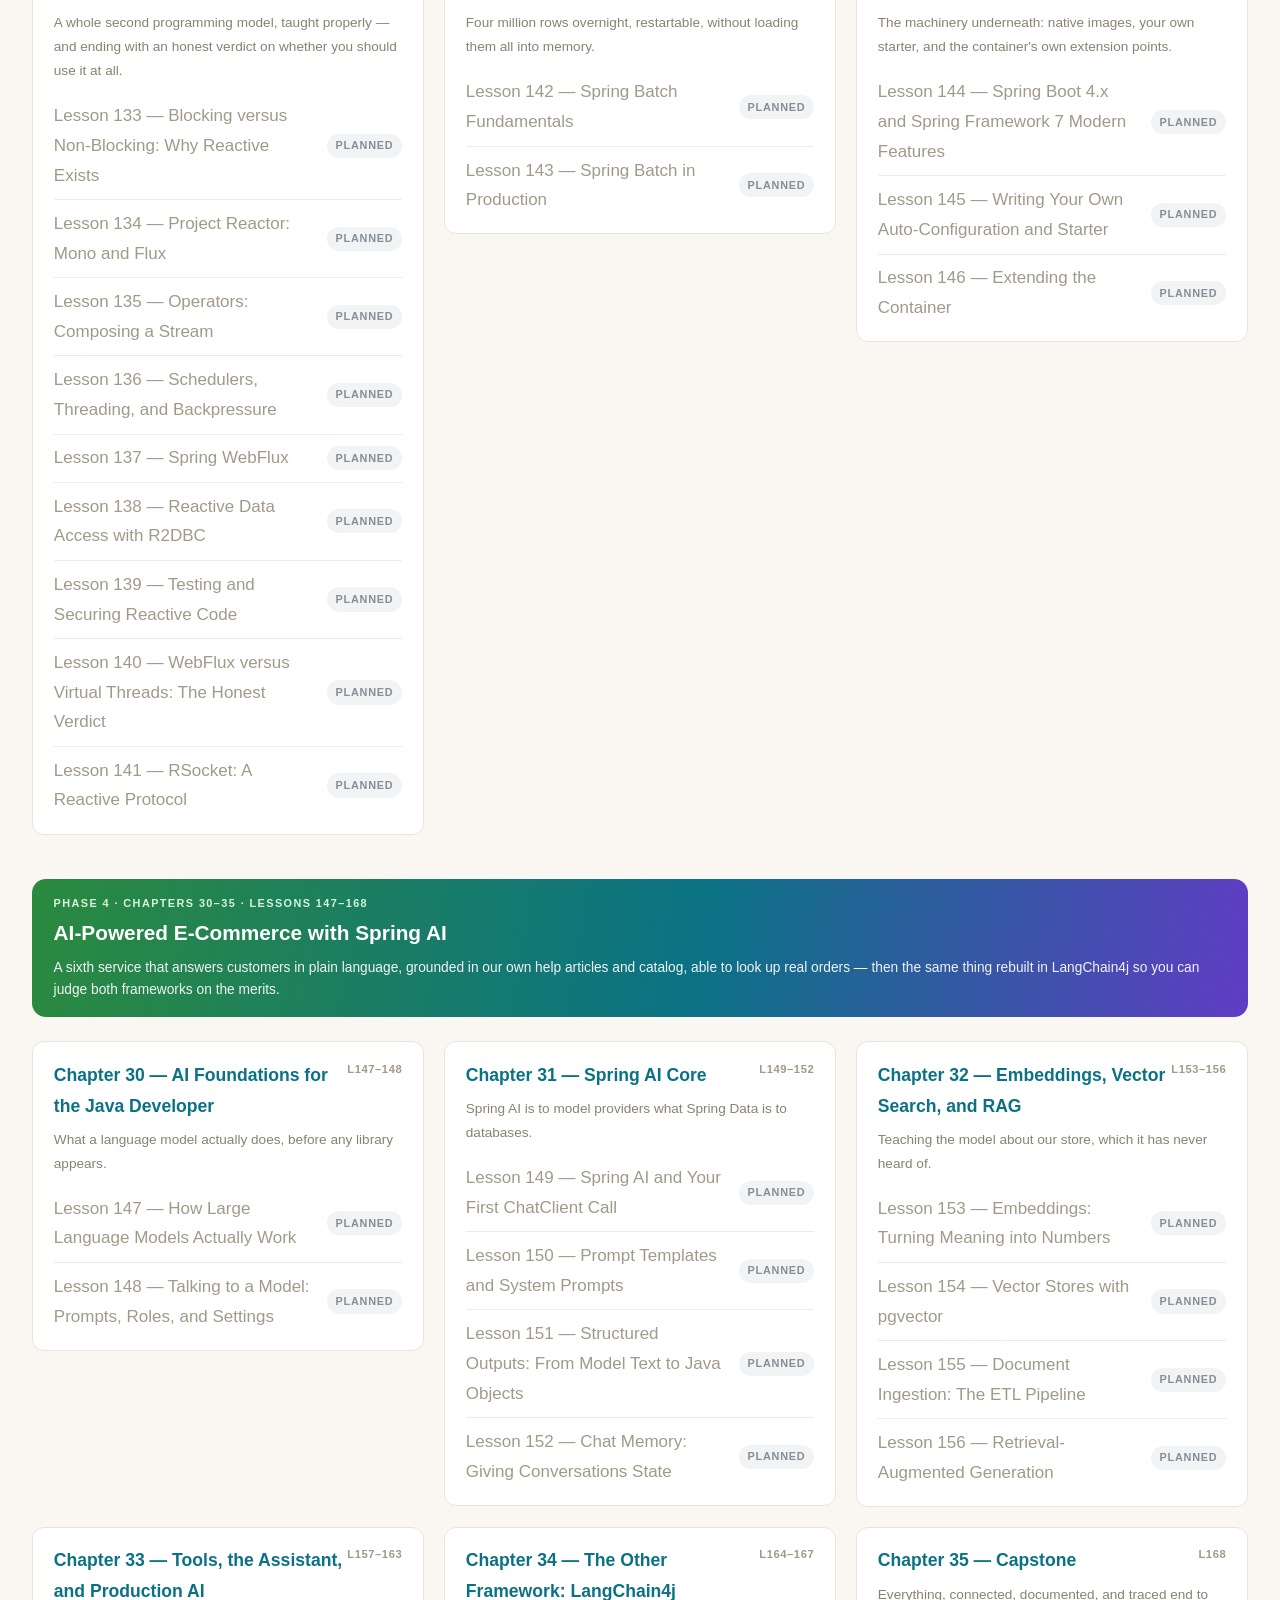
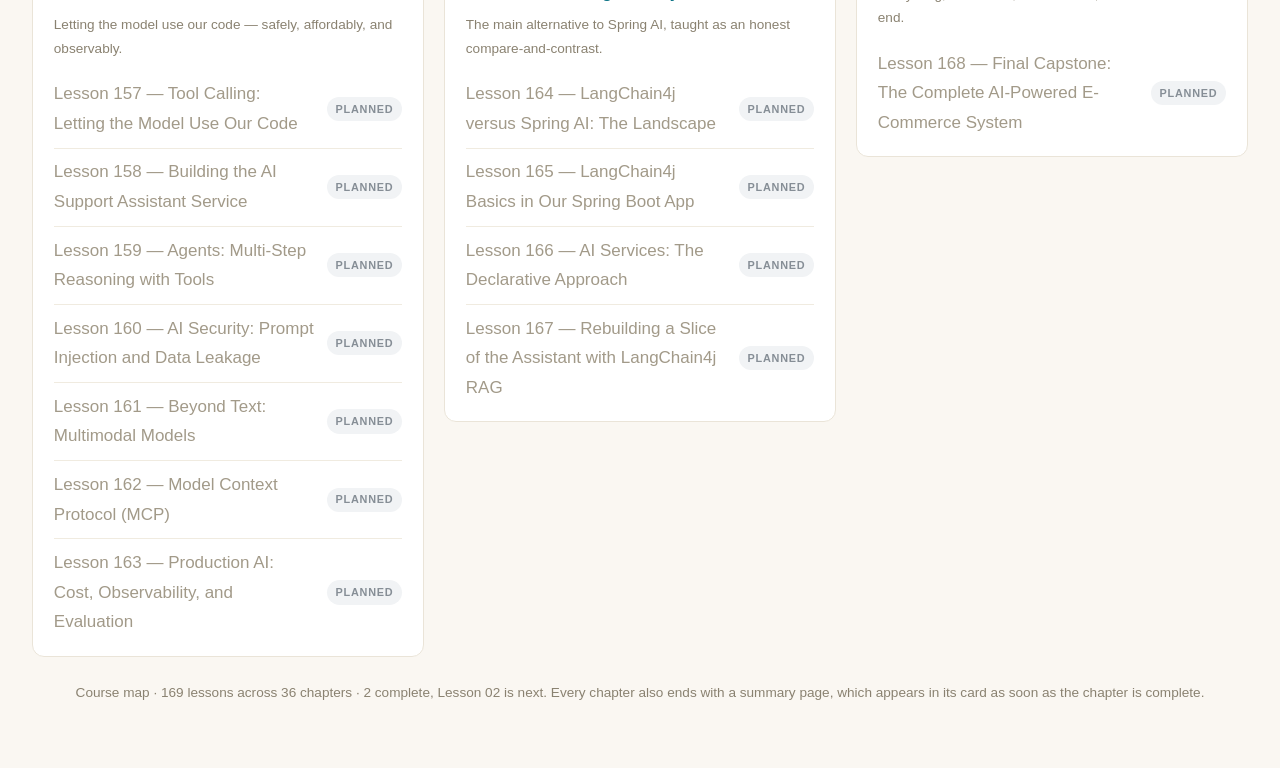
==== commit 86e8daf0: "fix: link Lesson 00 forward to Lesson 01 in sidebar and footer" ====
--- a/lessons/index.html
+++ b/lessons/index.html
@@ -13,7 +13,7 @@
     <p class="kicker">Spring Boot &amp; Microservices — a beginner's course</p>
     <h1>Course Map</h1>
     <p class="subtitle">One E-Commerce system, built from an empty folder and reshaped across four architectural phases. Every lesson is a standalone page — open any of them, follow the prev/next links, or come back here to jump around.</p>
-    <p class="meta">You are here: <strong>Phase 1 · Chapter 1 · Lesson 01</strong> — the machine is ready; next comes what Spring Boot actually is.</p>
+    <p class="meta">You are here: <strong>Phase 1 · Chapter 1 · Lesson 02</strong> — you know what Spring Boot is; next you build a project to prove it.</p>
   </header>
 
   <figure class="fig fig-narrow">
@@ -21,7 +21,7 @@
       <path class="fig-arrow" d="M95,100 H695"/>
 
       <text x="95" y="34" text-anchor="middle" class="fig-caption-accent">YOU ARE HERE</text>
-      <text x="95" y="50" text-anchor="middle" class="fig-small">Chapter 1 · Lesson 01</text>
+      <text x="95" y="50" text-anchor="middle" class="fig-small">Chapter 1 · Lesson 02</text>
       <polygon class="fig-arrowhead-green" points="87,56 103,56 95,66"/>
 
       <circle cx="95" cy="100" r="30" class="fig-box-green"/>
@@ -54,8 +54,8 @@
   <div class="hub-stats">
     <div class="hub-stat"><span class="hub-stat-num">169</span><span class="hub-stat-label">lessons planned</span></div>
     <div class="hub-stat"><span class="hub-stat-num">36</span><span class="hub-stat-label">chapters</span></div>
-    <div class="hub-stat"><span class="hub-stat-num">1</span><span class="hub-stat-label">completed</span></div>
-    <div class="hub-stat accent"><span class="hub-stat-num">Lesson 01</span><span class="hub-stat-label">up next</span></div>
+    <div class="hub-stat"><span class="hub-stat-num">2</span><span class="hub-stat-label">completed</span></div>
+    <div class="hub-stat accent"><span class="hub-stat-num">Lesson 02</span><span class="hub-stat-label">up next</span></div>
   </div>
 
   <nav class="hub-jump" aria-label="Jump to a phase">
@@ -86,8 +86,8 @@
       <h3><span class="hub-range">L01–03</span>Chapter 1 — Getting Started</h3>
       <p class="hub-sub">What Spring Boot is, the project skeleton, and the class that starts it all.</p>
       <ul class="hub-lessons">
-        <li class="hub-lesson locked"><span class="hub-name">Lesson 01 — What Is Spring Boot and Why It Exists</span><span class="badge next">up next</span></li>
-        <li class="hub-lesson locked"><span class="hub-name">Lesson 02 — Project Setup and Structure</span><span class="badge todo">planned</span></li>
+        <li class="hub-lesson"><a class="hub-name" href="phase-1-spring-boot-foundations/chapter-01-getting-started/lesson-01-what-is-spring-boot-and-why-it-exists.html">Lesson 01 — What Is Spring Boot and Why It Exists</a><span class="badge done">done</span></li>
+        <li class="hub-lesson locked"><span class="hub-name">Lesson 02 — Project Setup and Structure</span><span class="badge next">up next</span></li>
         <li class="hub-lesson locked"><span class="hub-name">Lesson 03 — The Main Application Class</span><span class="badge todo">planned</span></li>
       </ul>
     </div>
@@ -530,7 +530,7 @@
 
   </div>
 
-  <p class="lesson-footer">Course map · 169 lessons across 36 chapters · 1 complete, Lesson 01 is next. Every chapter also ends with a summary page, which appears in its card as soon as the chapter is complete.</p>
+  <p class="lesson-footer">Course map · 169 lessons across 36 chapters · 2 complete, Lesson 02 is next. Every chapter also ends with a summary page, which appears in its card as soon as the chapter is complete.</p>
 
 </div>
 </body>
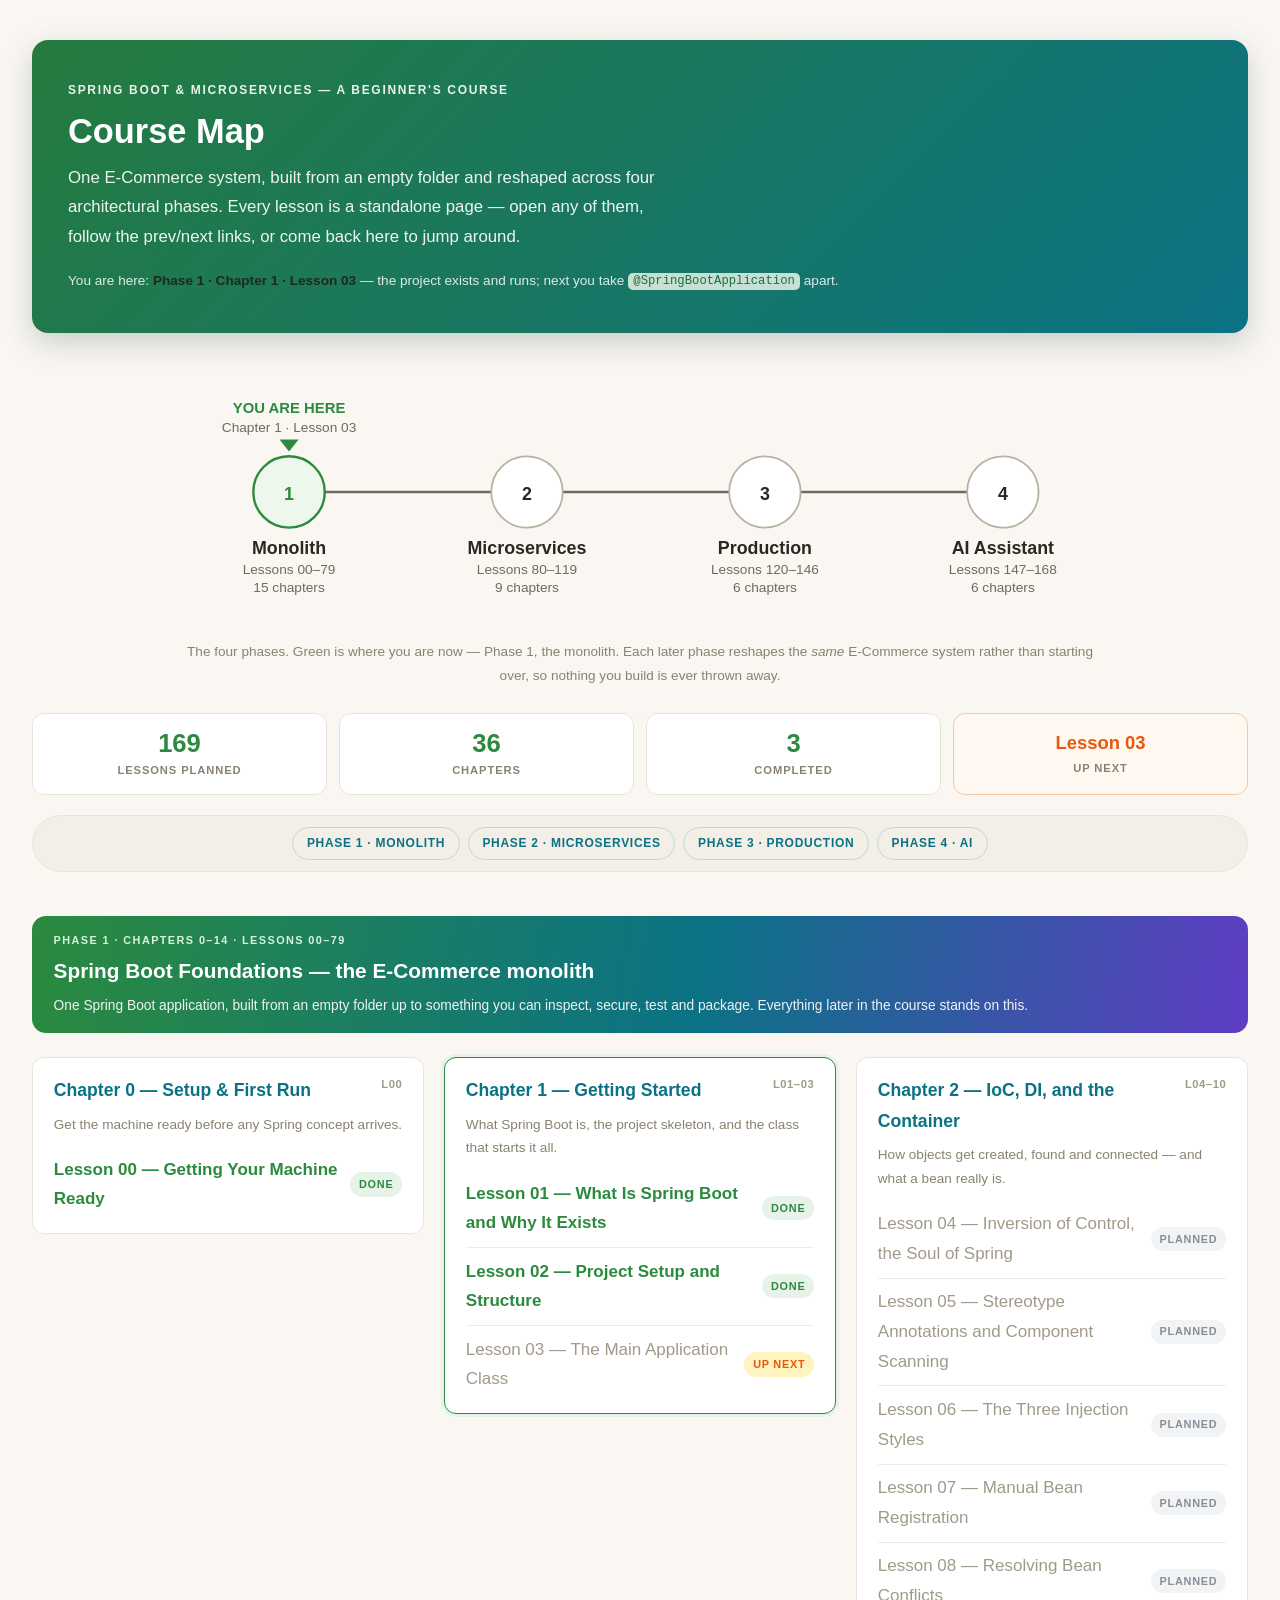
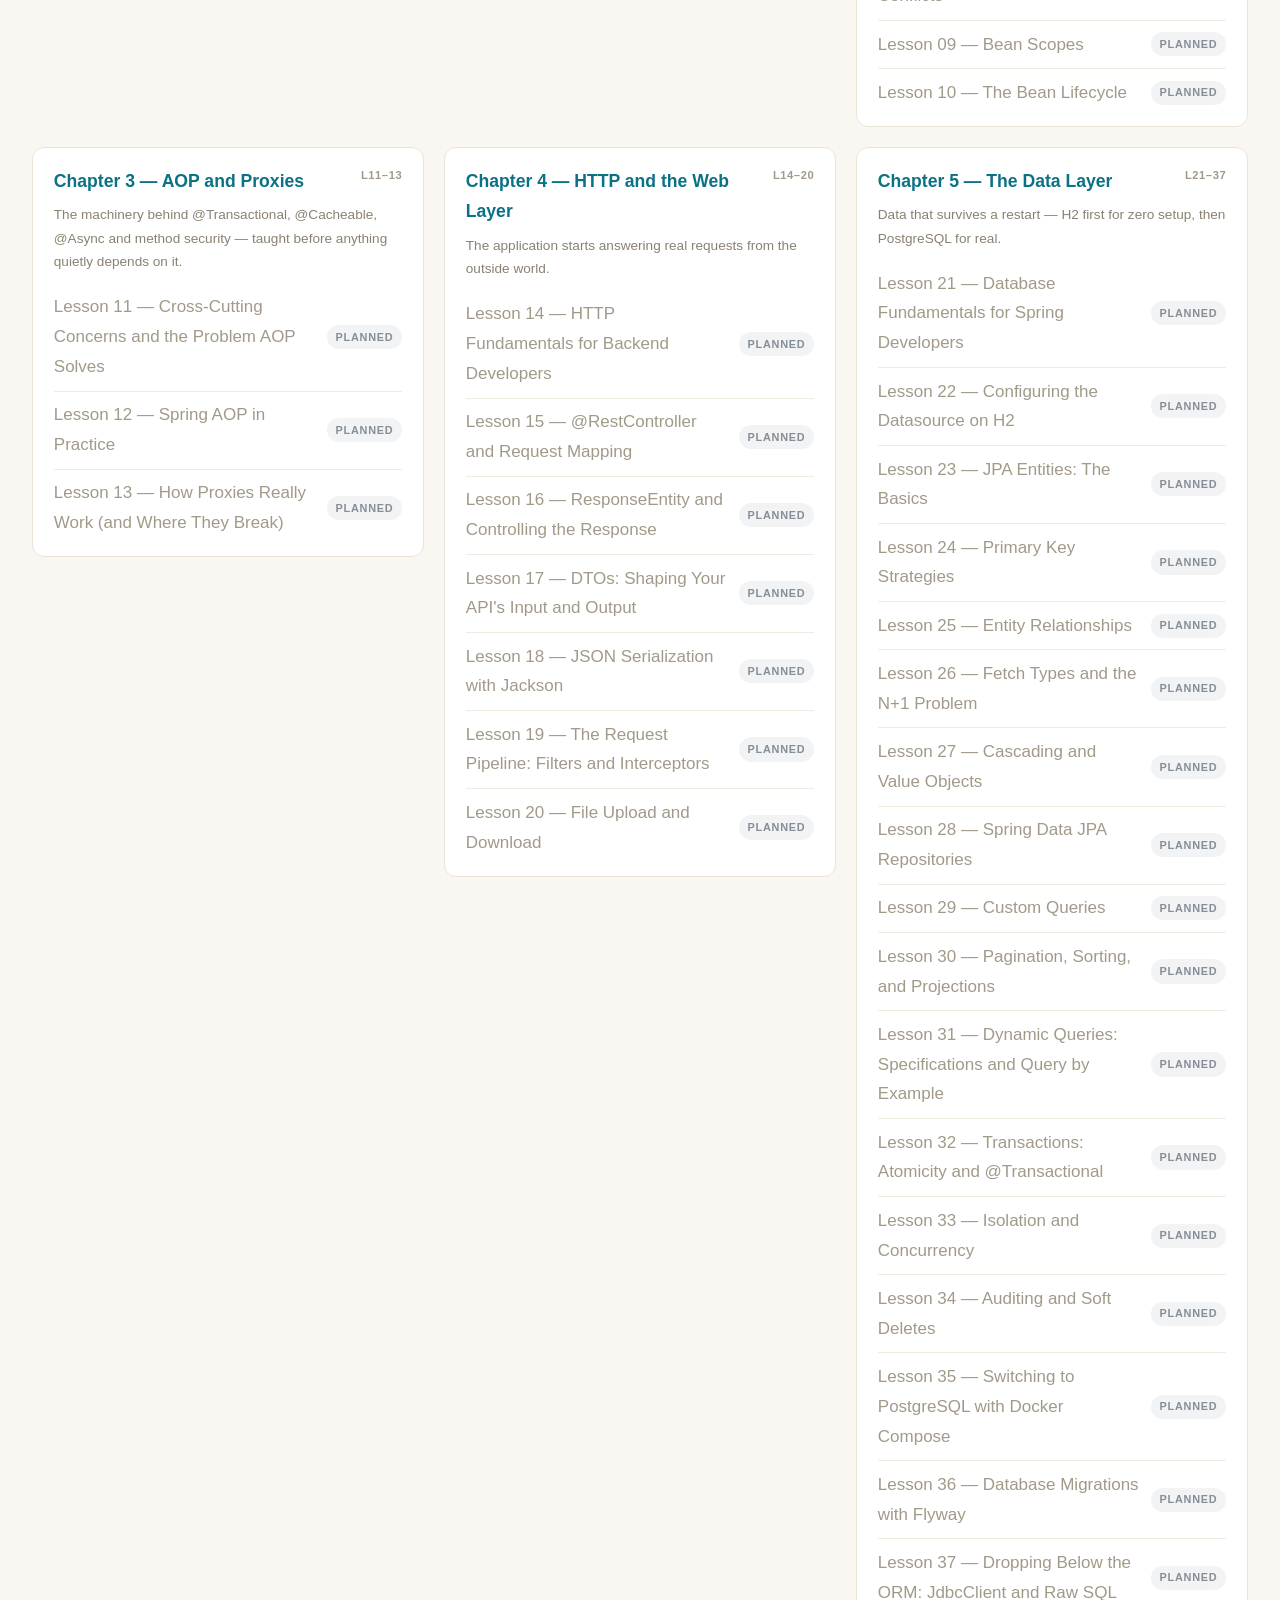
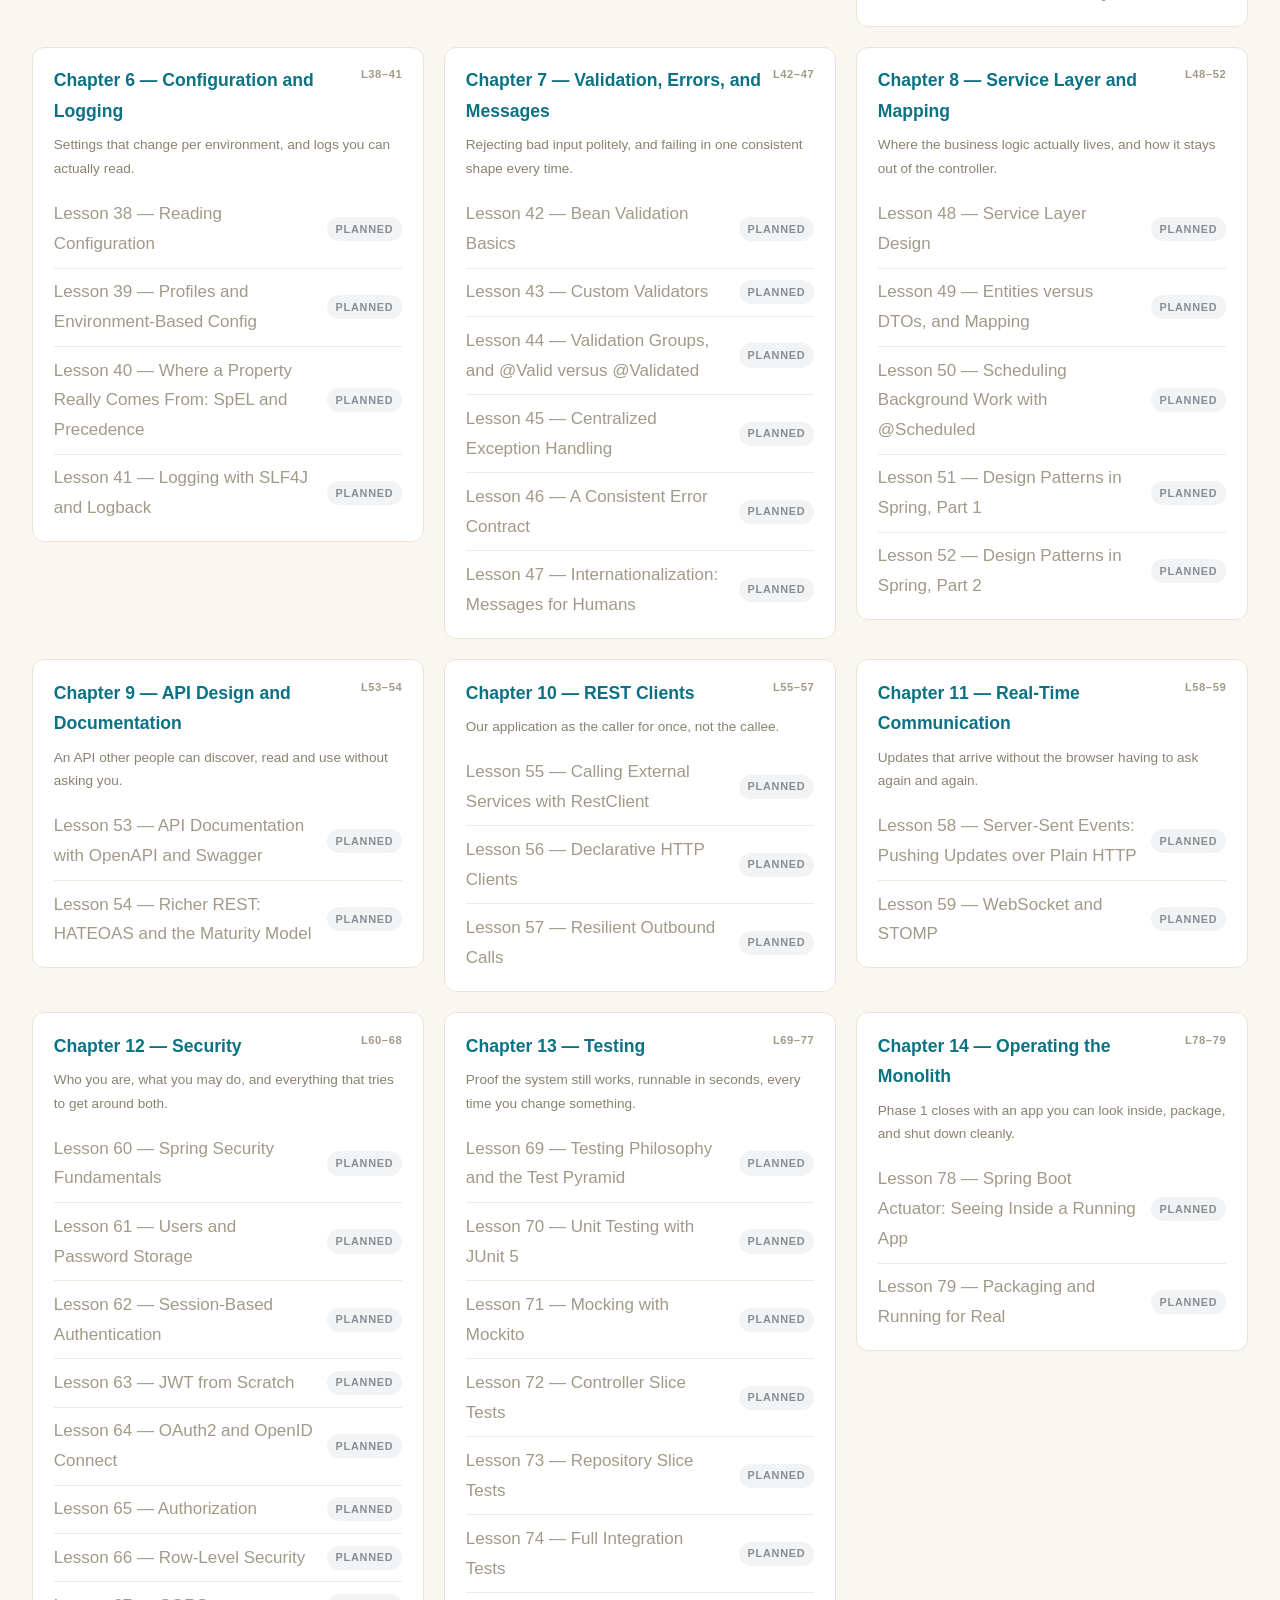
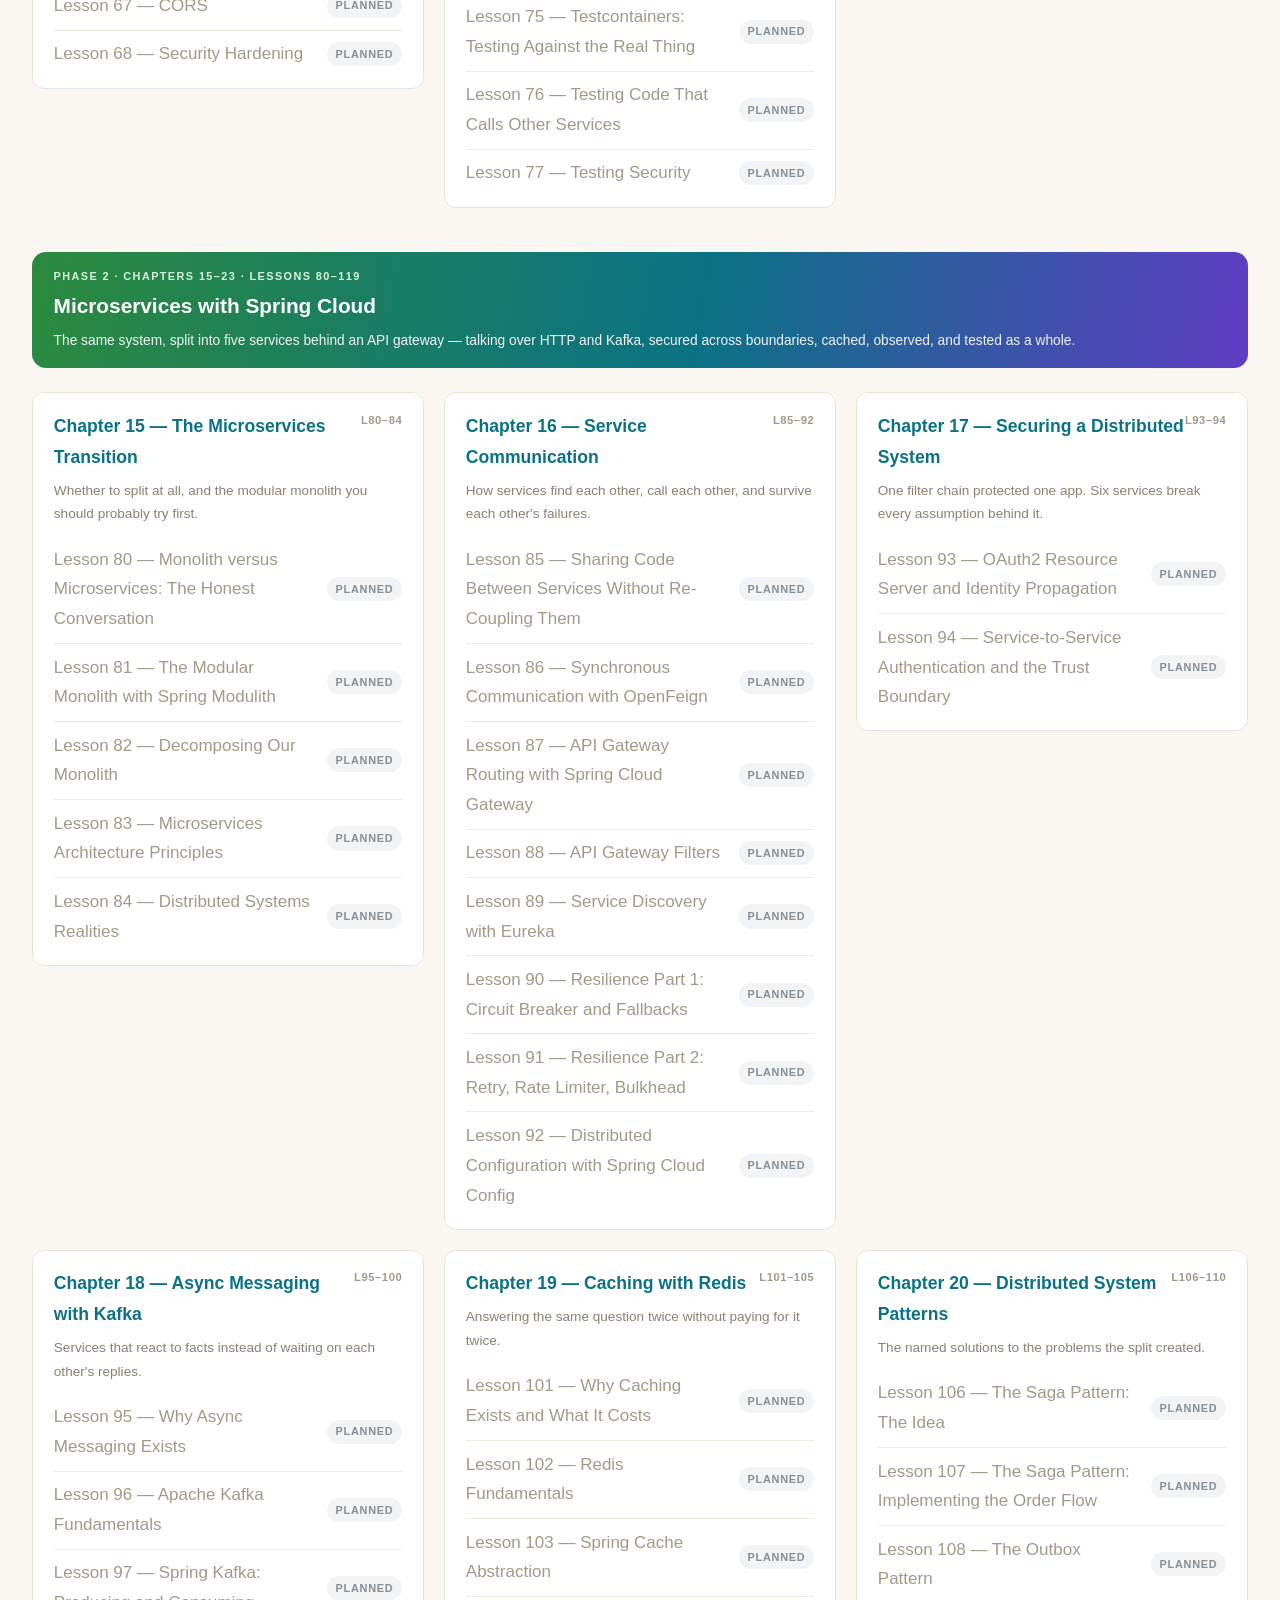
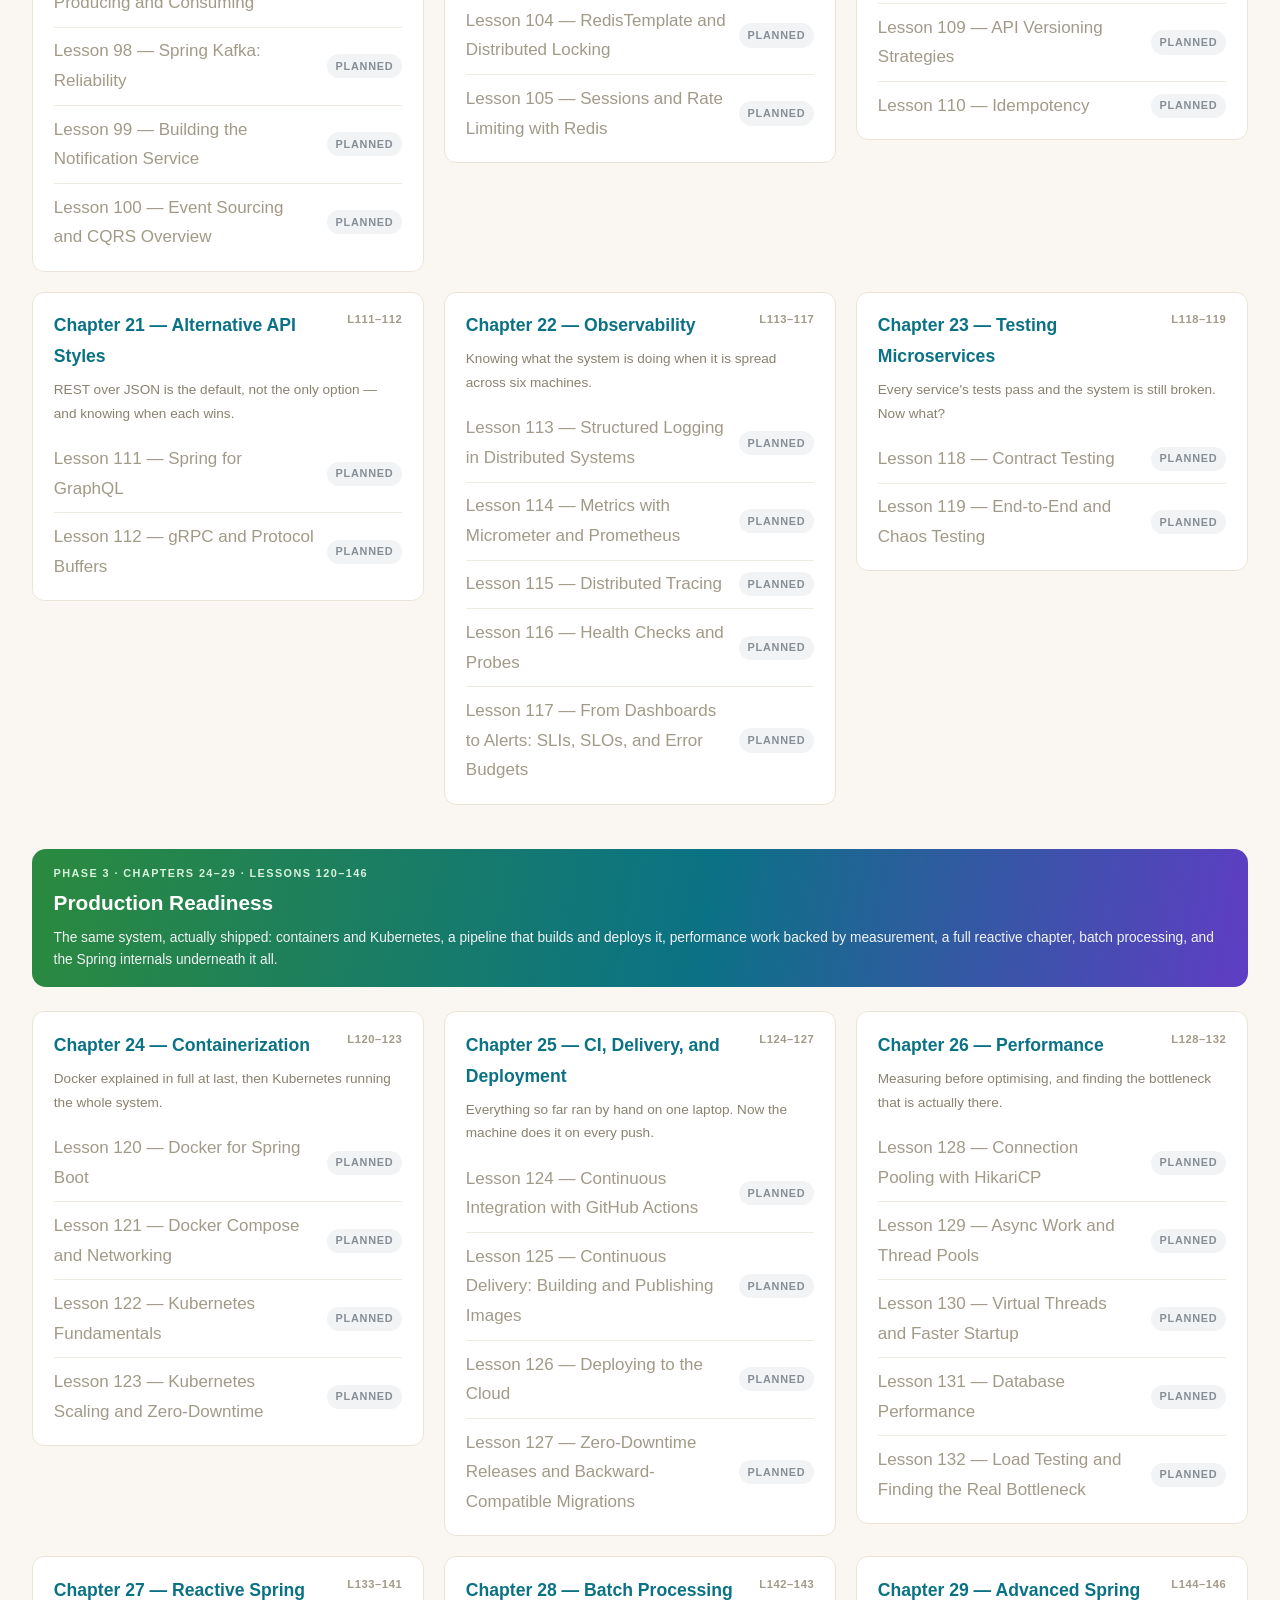
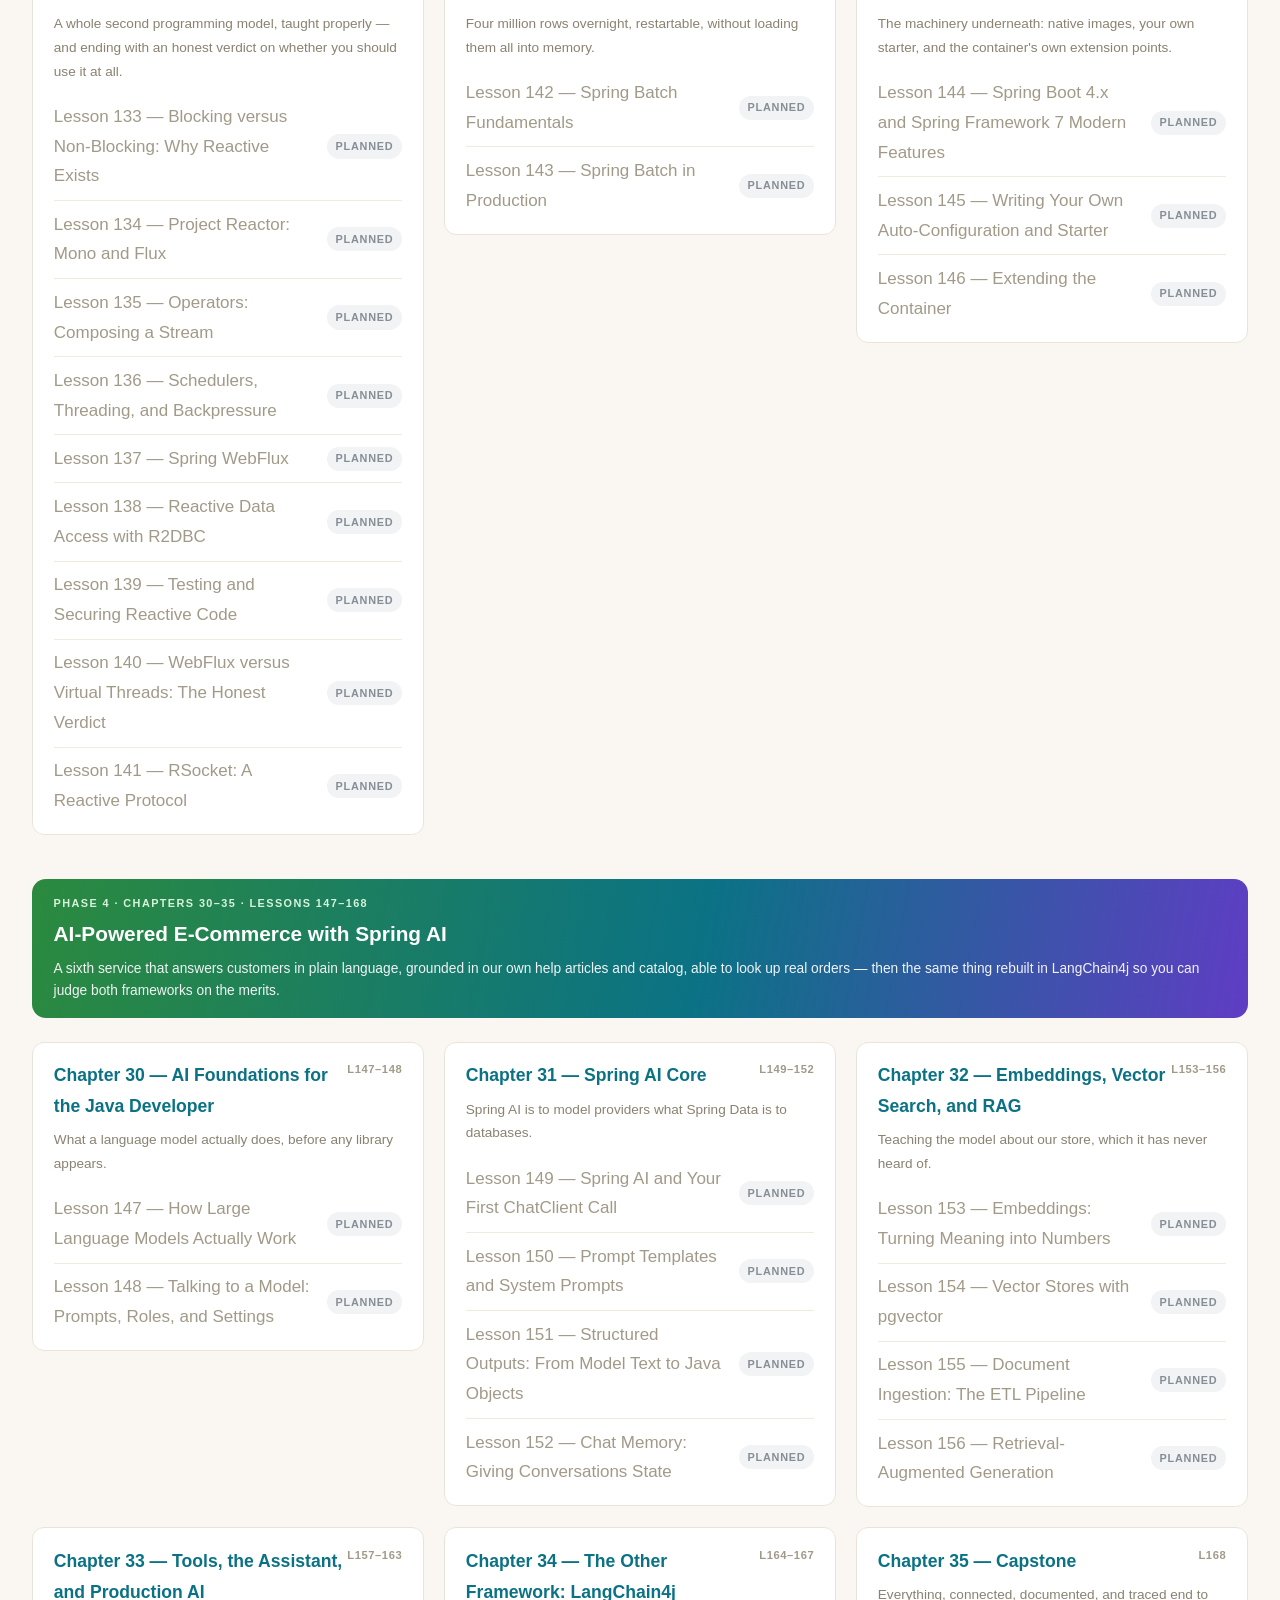
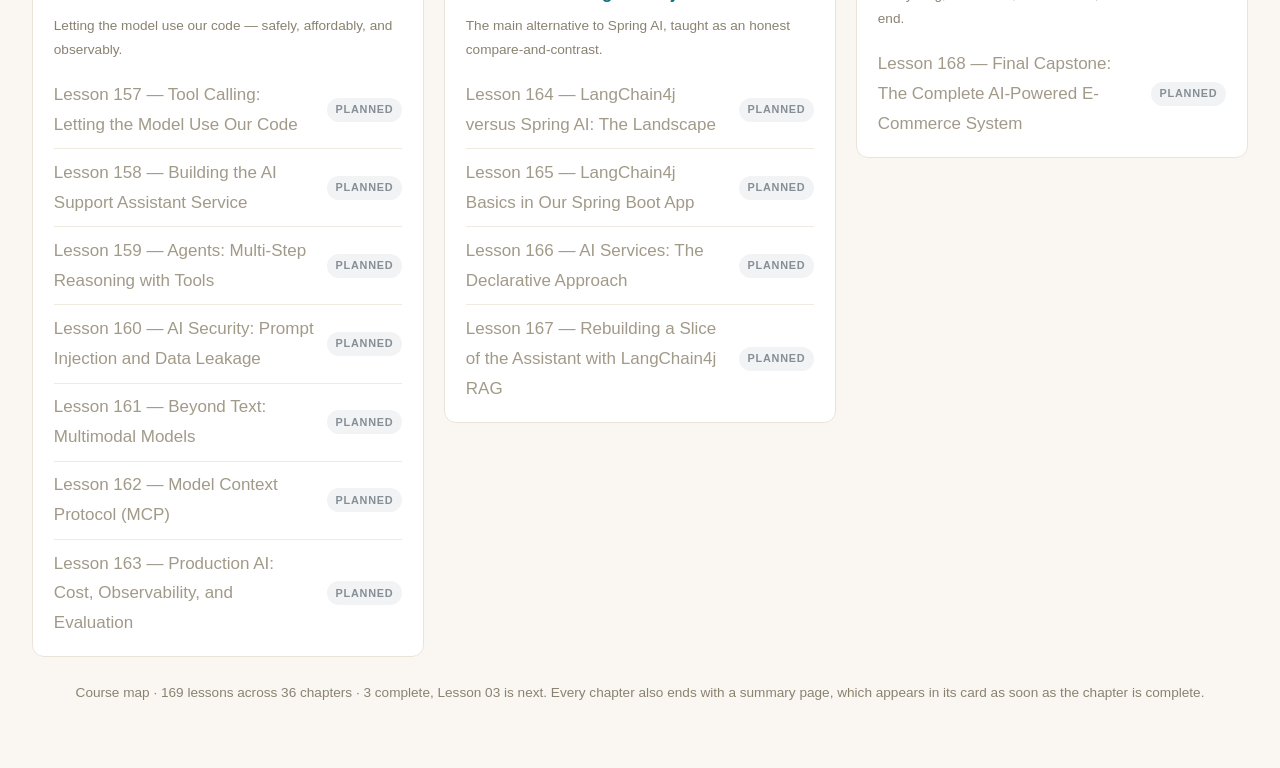
==== commit b1398744: "lesson: phase-01/chapter-01/lesson-02 - Project Setup and Structure Scaffolds the Phase 1 E-Commerce" ====
--- a/lessons/index.html
+++ b/lessons/index.html
@@ -13,7 +13,7 @@
     <p class="kicker">Spring Boot &amp; Microservices — a beginner's course</p>
     <h1>Course Map</h1>
     <p class="subtitle">One E-Commerce system, built from an empty folder and reshaped across four architectural phases. Every lesson is a standalone page — open any of them, follow the prev/next links, or come back here to jump around.</p>
-    <p class="meta">You are here: <strong>Phase 1 · Chapter 1 · Lesson 02</strong> — you know what Spring Boot is; next you build a project to prove it.</p>
+    <p class="meta">You are here: <strong>Phase 1 · Chapter 1 · Lesson 03</strong> — the project exists and runs; next you take <code>@SpringBootApplication</code> apart.</p>
   </header>
 
   <figure class="fig fig-narrow">
@@ -21,7 +21,7 @@
       <path class="fig-arrow" d="M95,100 H695"/>
 
       <text x="95" y="34" text-anchor="middle" class="fig-caption-accent">YOU ARE HERE</text>
-      <text x="95" y="50" text-anchor="middle" class="fig-small">Chapter 1 · Lesson 02</text>
+      <text x="95" y="50" text-anchor="middle" class="fig-small">Chapter 1 · Lesson 03</text>
       <polygon class="fig-arrowhead-green" points="87,56 103,56 95,66"/>
 
       <circle cx="95" cy="100" r="30" class="fig-box-green"/>
@@ -54,8 +54,8 @@
   <div class="hub-stats">
     <div class="hub-stat"><span class="hub-stat-num">169</span><span class="hub-stat-label">lessons planned</span></div>
     <div class="hub-stat"><span class="hub-stat-num">36</span><span class="hub-stat-label">chapters</span></div>
-    <div class="hub-stat"><span class="hub-stat-num">2</span><span class="hub-stat-label">completed</span></div>
-    <div class="hub-stat accent"><span class="hub-stat-num">Lesson 02</span><span class="hub-stat-label">up next</span></div>
+    <div class="hub-stat"><span class="hub-stat-num">3</span><span class="hub-stat-label">completed</span></div>
+    <div class="hub-stat accent"><span class="hub-stat-num">Lesson 03</span><span class="hub-stat-label">up next</span></div>
   </div>
 
   <nav class="hub-jump" aria-label="Jump to a phase">
@@ -87,8 +87,8 @@
       <p class="hub-sub">What Spring Boot is, the project skeleton, and the class that starts it all.</p>
       <ul class="hub-lessons">
         <li class="hub-lesson"><a class="hub-name" href="phase-1-spring-boot-foundations/chapter-01-getting-started/lesson-01-what-is-spring-boot-and-why-it-exists.html">Lesson 01 — What Is Spring Boot and Why It Exists</a><span class="badge done">done</span></li>
-        <li class="hub-lesson locked"><span class="hub-name">Lesson 02 — Project Setup and Structure</span><span class="badge next">up next</span></li>
-        <li class="hub-lesson locked"><span class="hub-name">Lesson 03 — The Main Application Class</span><span class="badge todo">planned</span></li>
+        <li class="hub-lesson"><a class="hub-name" href="phase-1-spring-boot-foundations/chapter-01-getting-started/lesson-02-project-setup-and-structure.html">Lesson 02 — Project Setup and Structure</a><span class="badge done">done</span></li>
+        <li class="hub-lesson locked"><span class="hub-name">Lesson 03 — The Main Application Class</span><span class="badge next">up next</span></li>
       </ul>
     </div>
 
@@ -530,7 +530,7 @@
 
   </div>
 
-  <p class="lesson-footer">Course map · 169 lessons across 36 chapters · 2 complete, Lesson 02 is next. Every chapter also ends with a summary page, which appears in its card as soon as the chapter is complete.</p>
+  <p class="lesson-footer">Course map · 169 lessons across 36 chapters · 3 complete, Lesson 03 is next. Every chapter also ends with a summary page, which appears in its card as soon as the chapter is complete.</p>
 
 </div>
 </body>
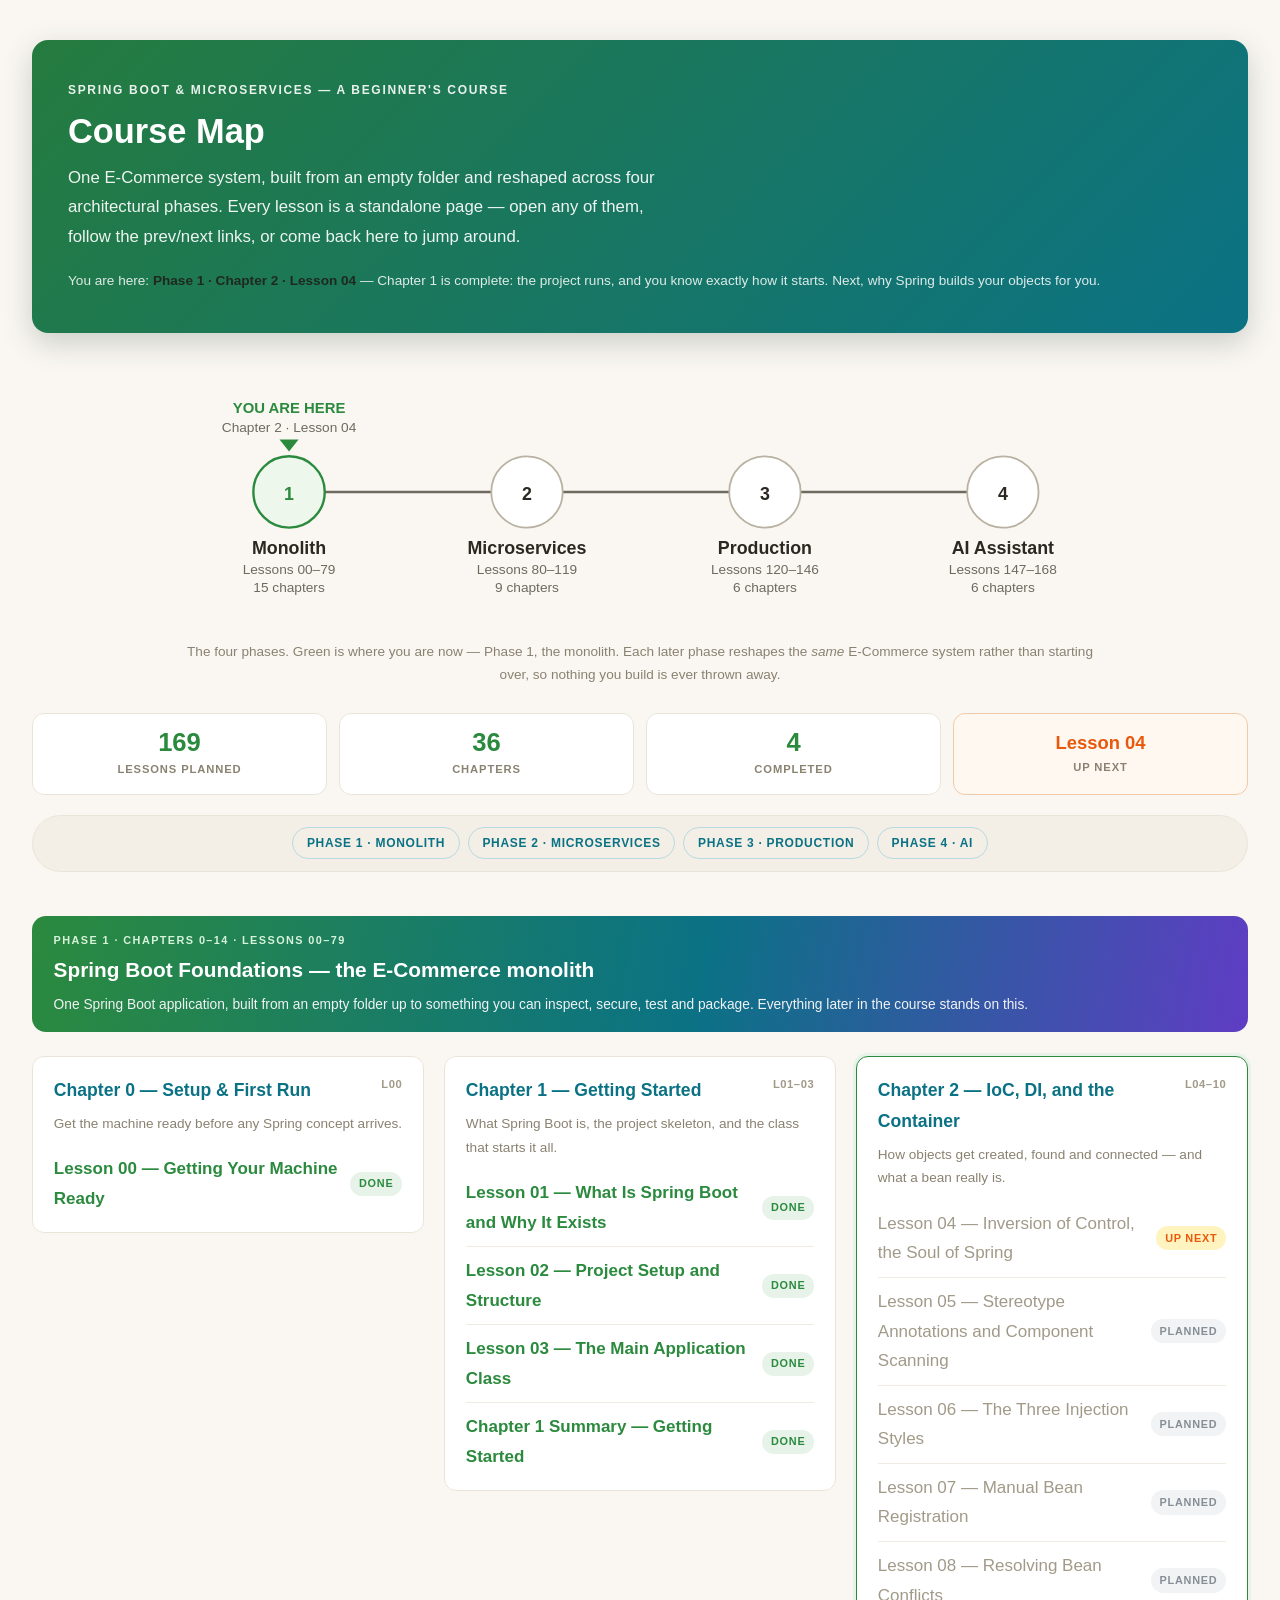
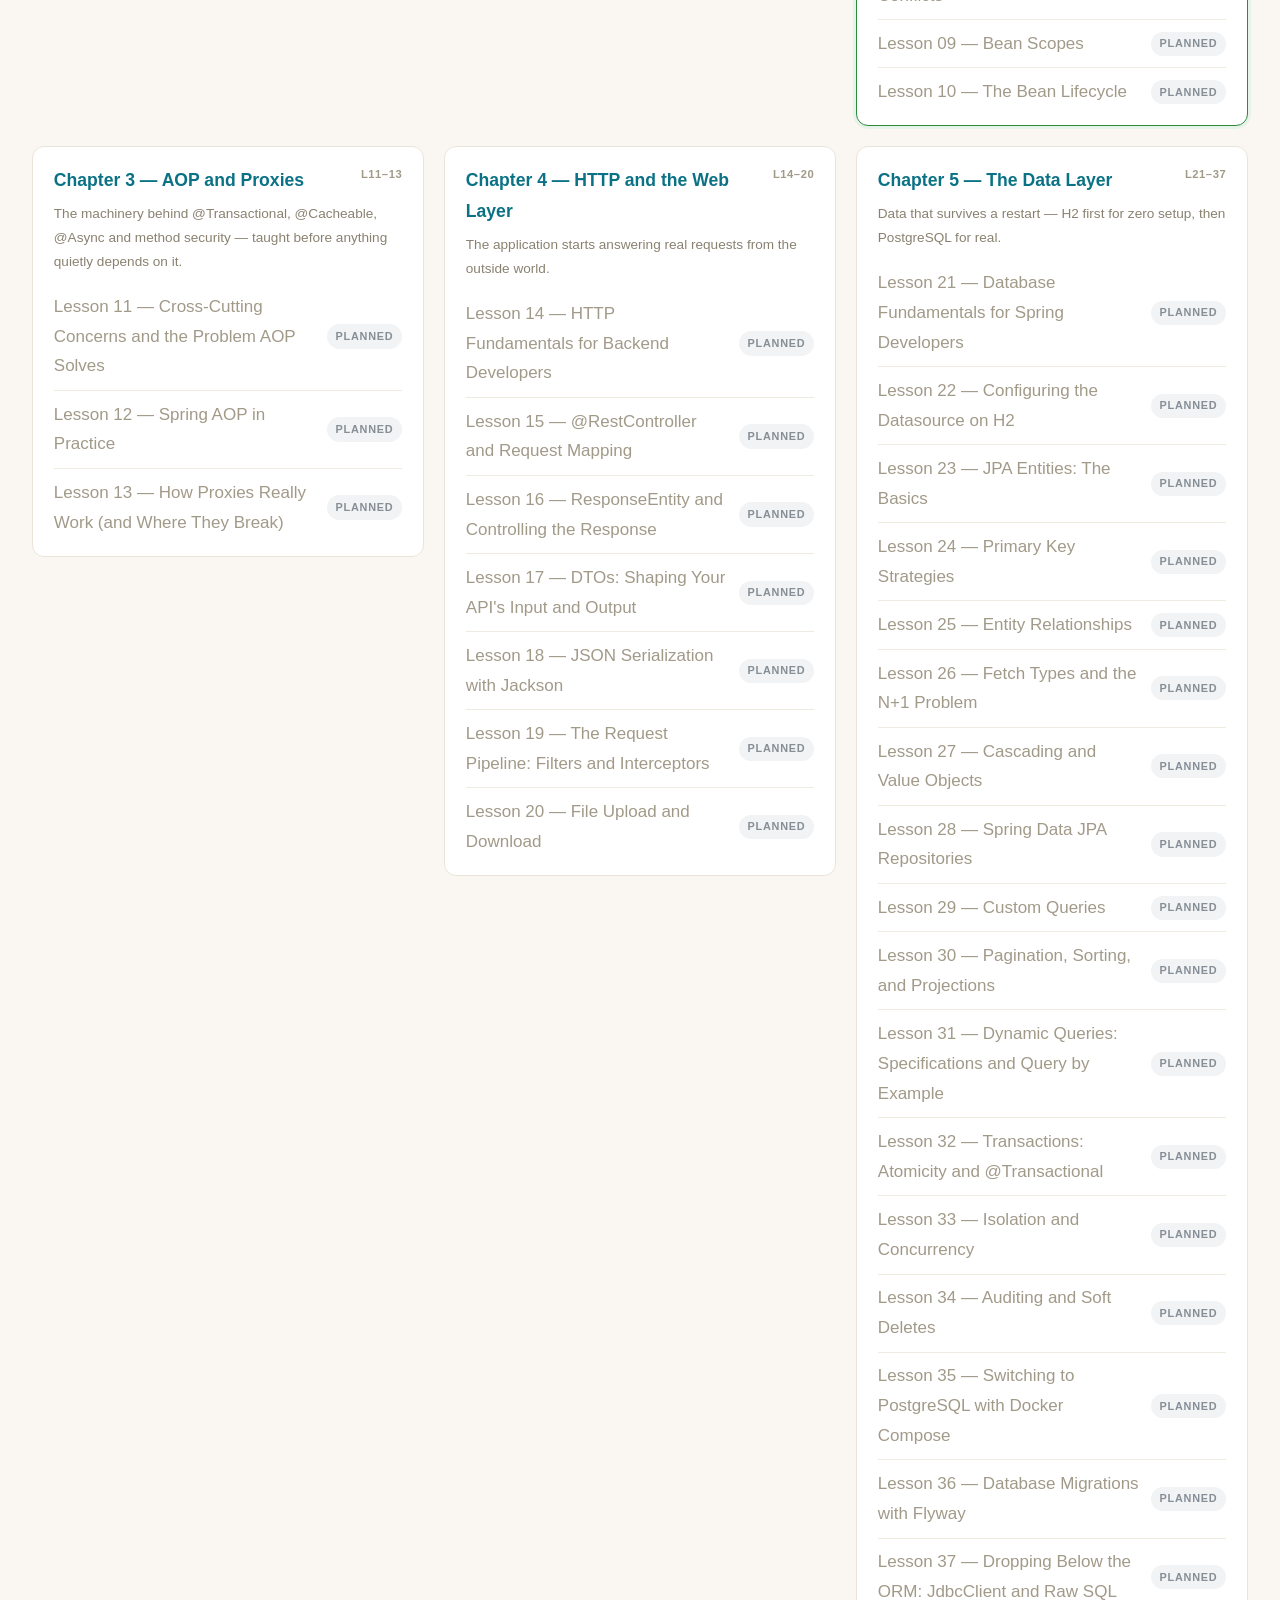
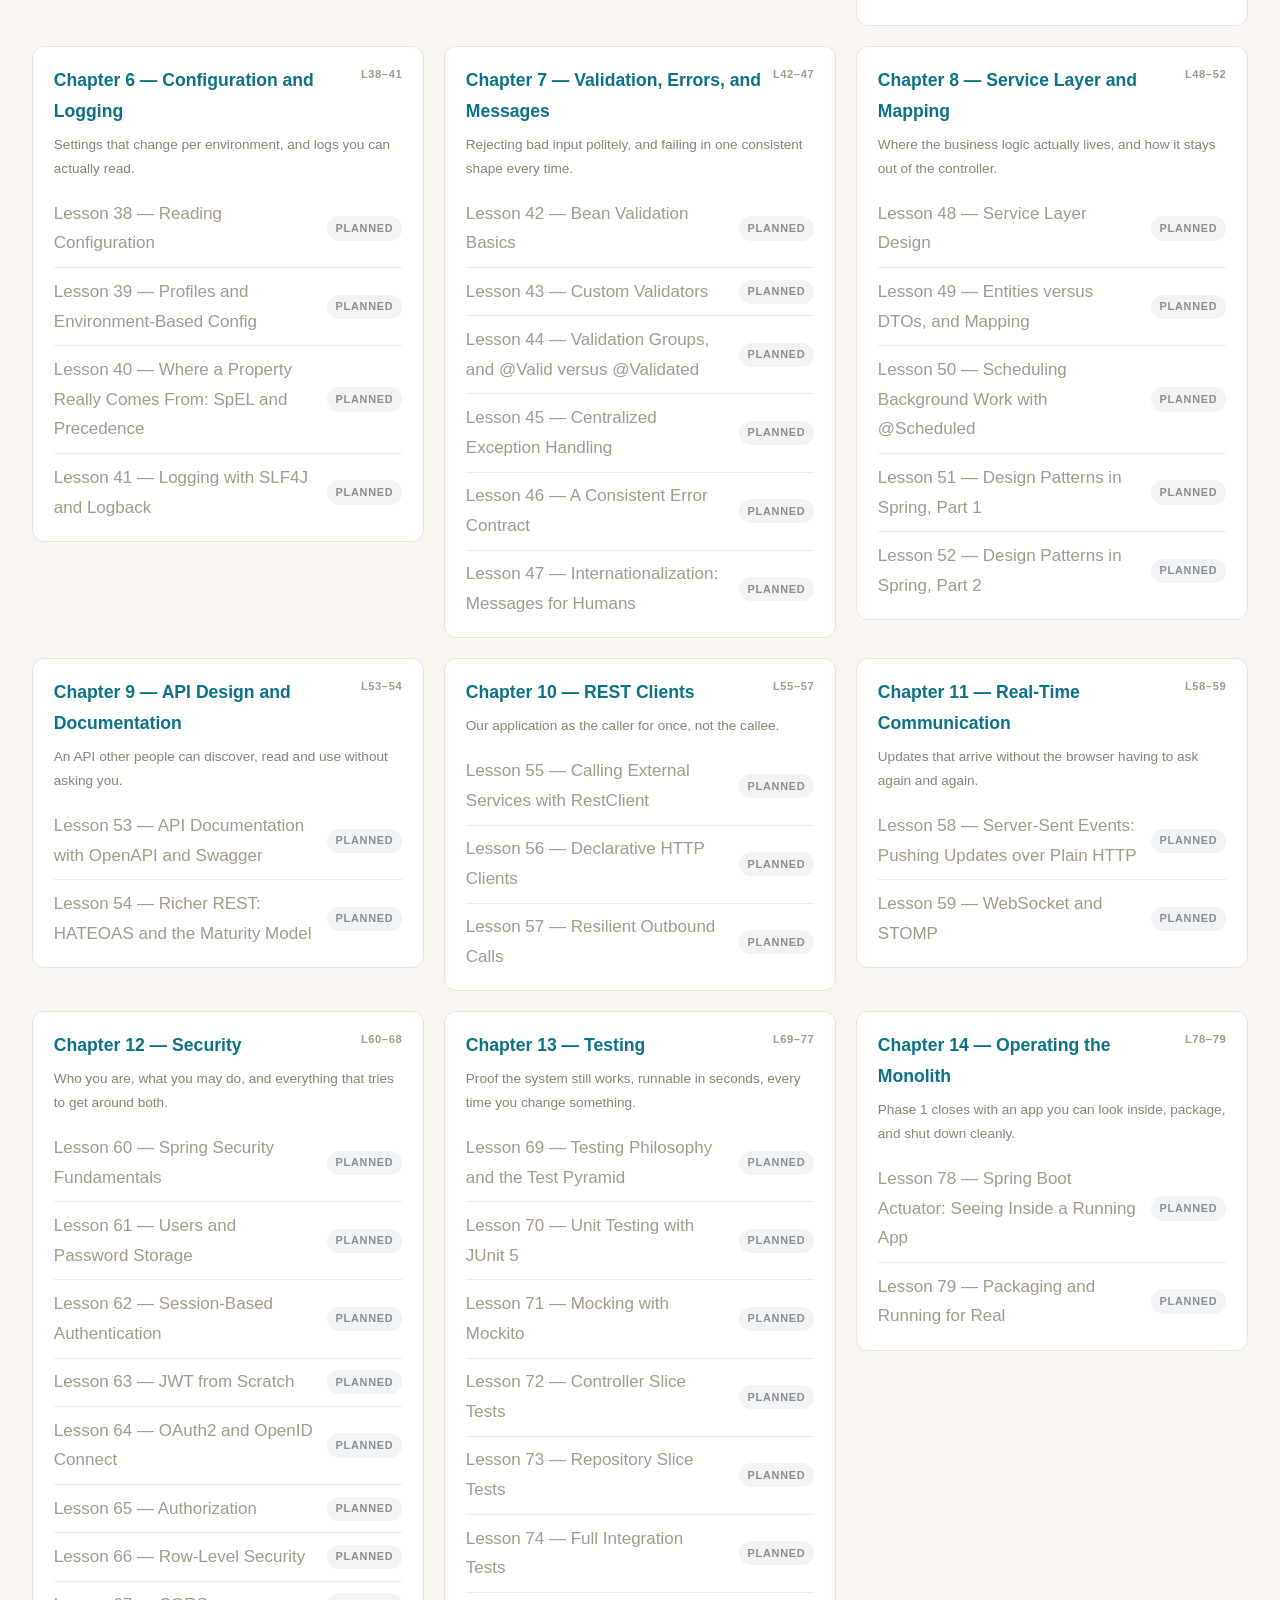
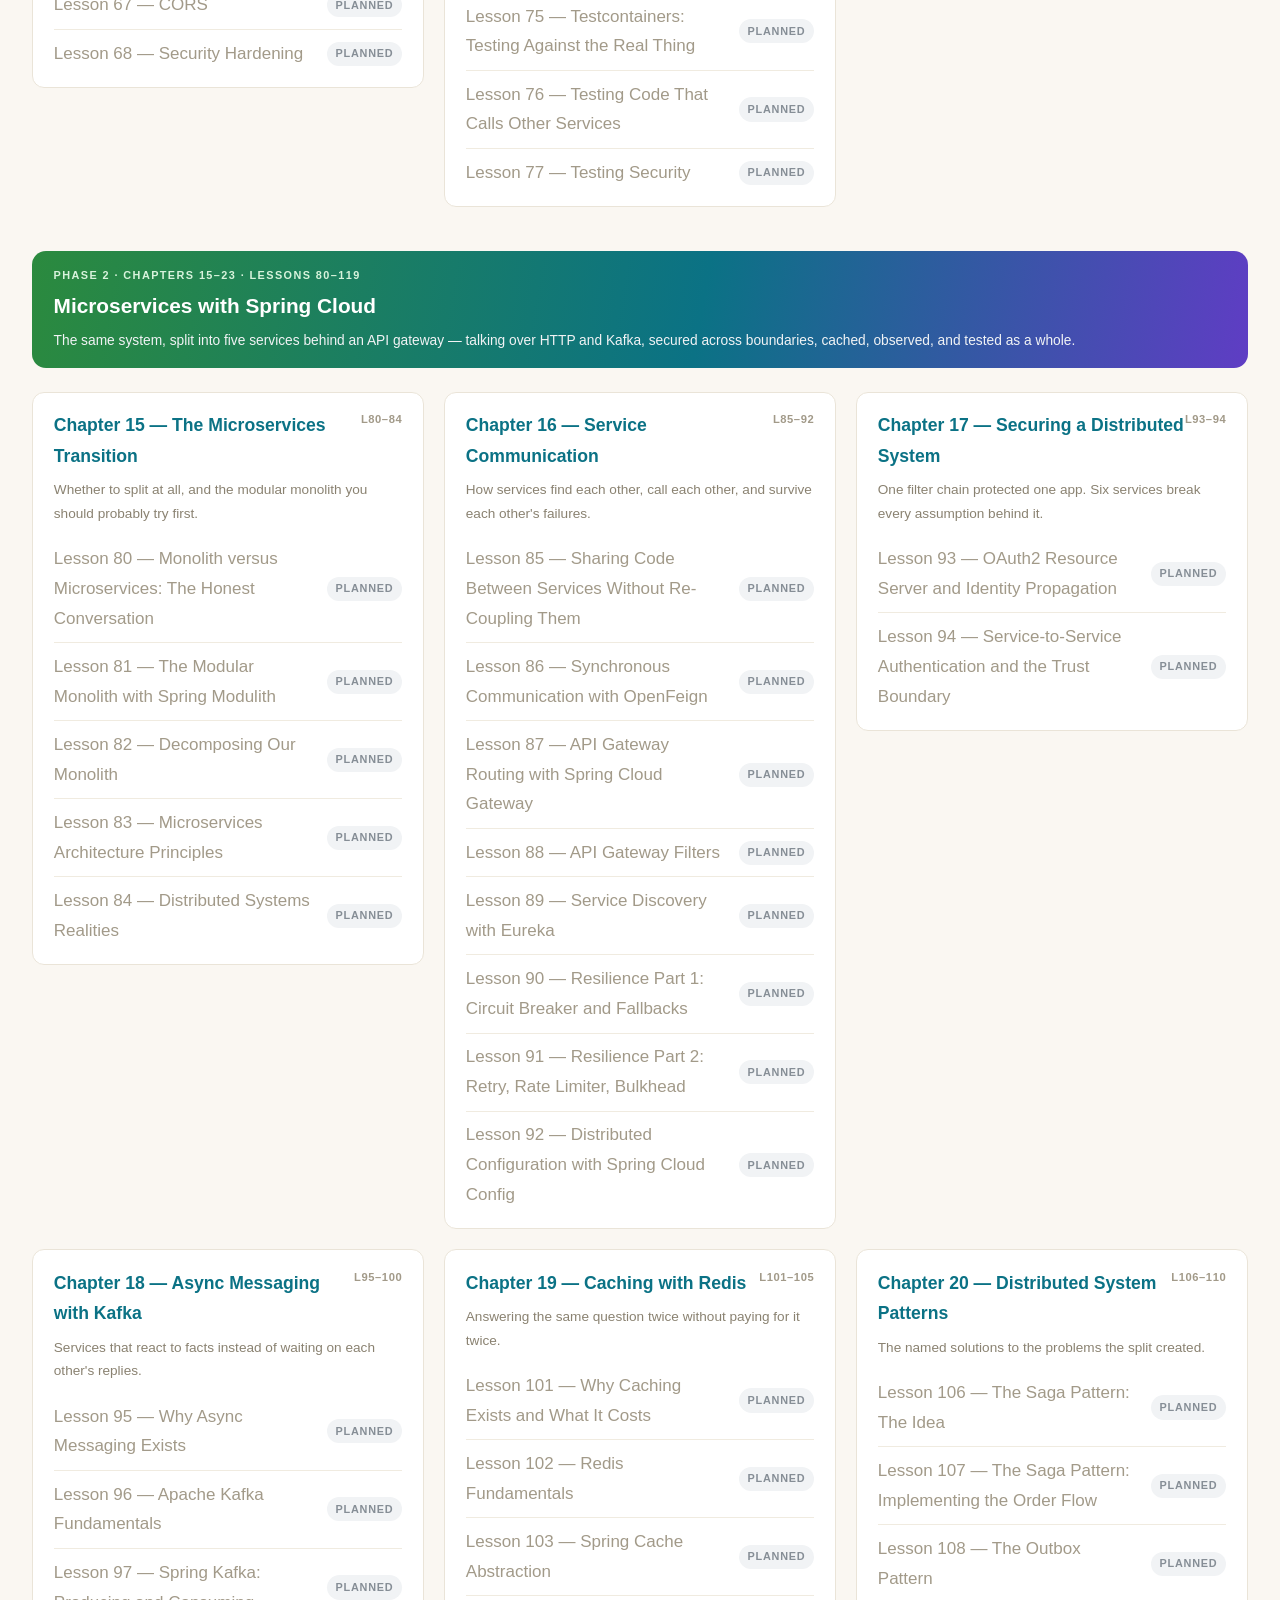
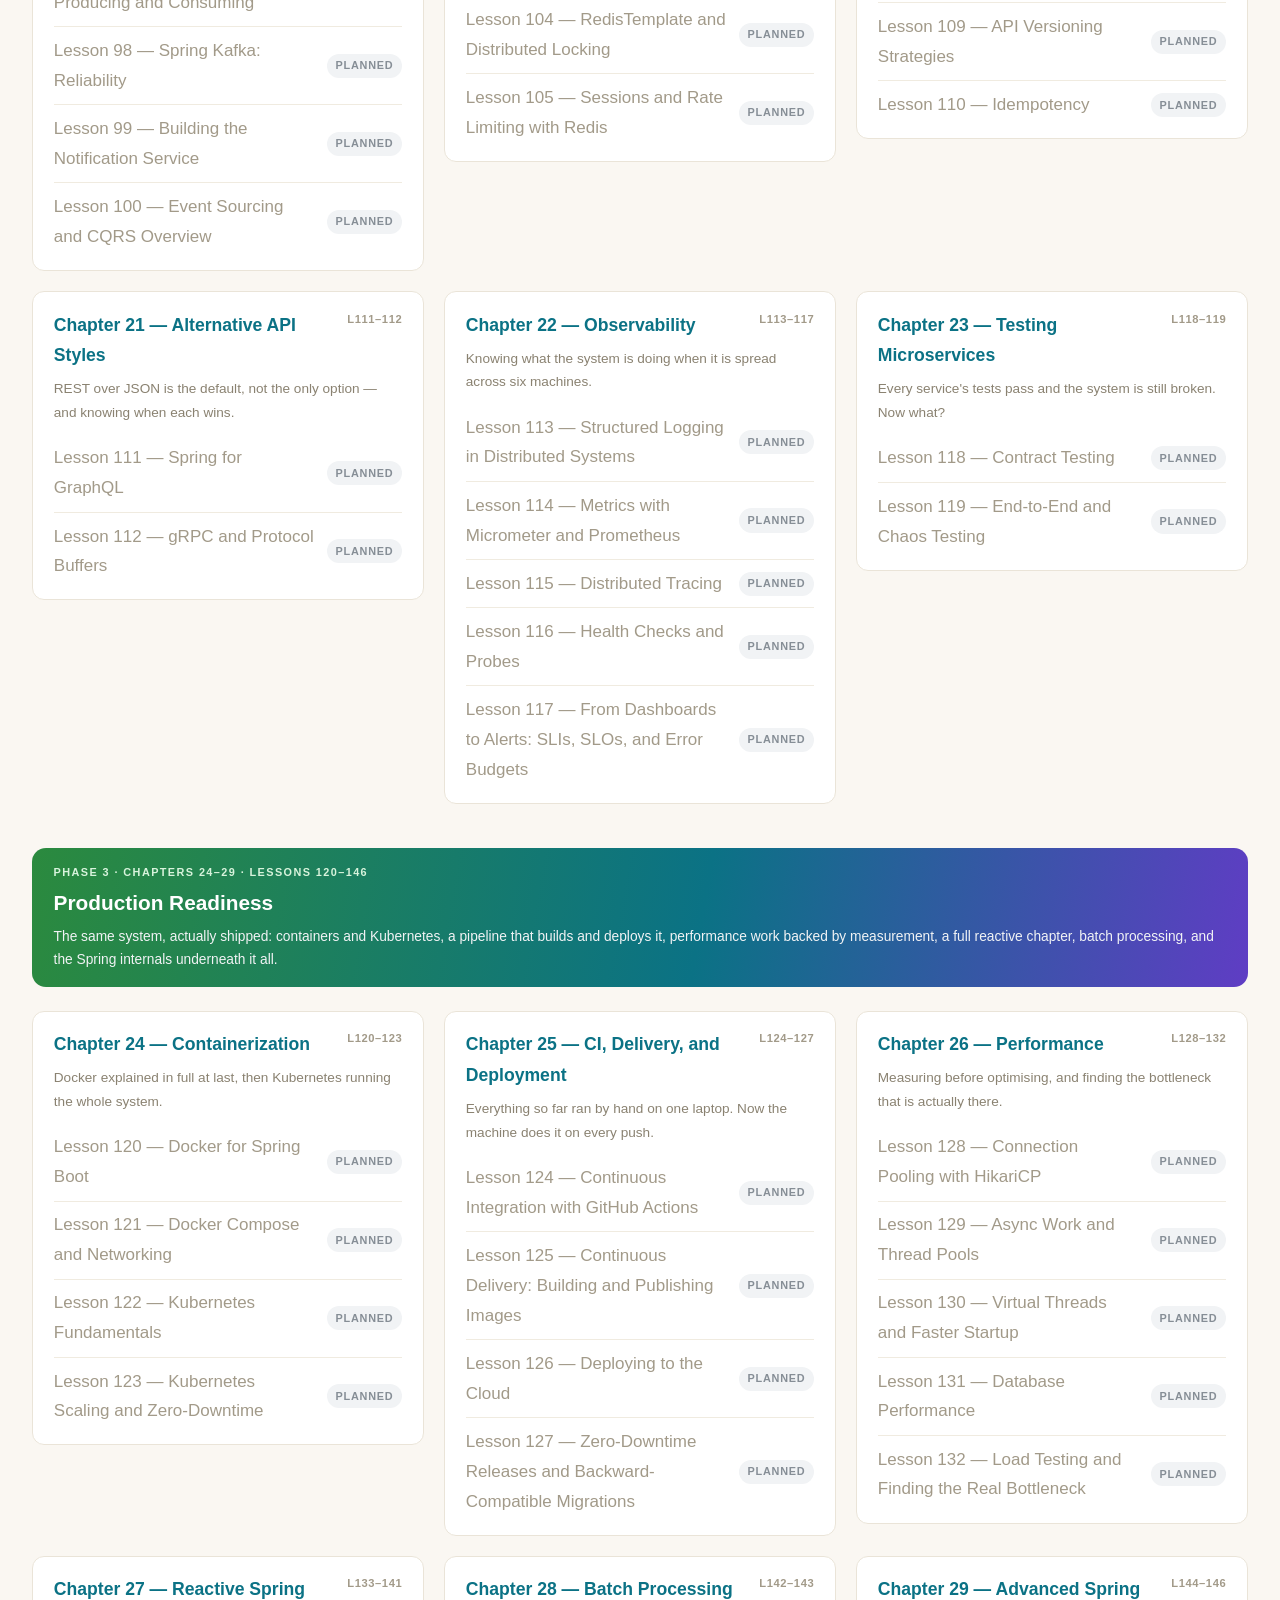
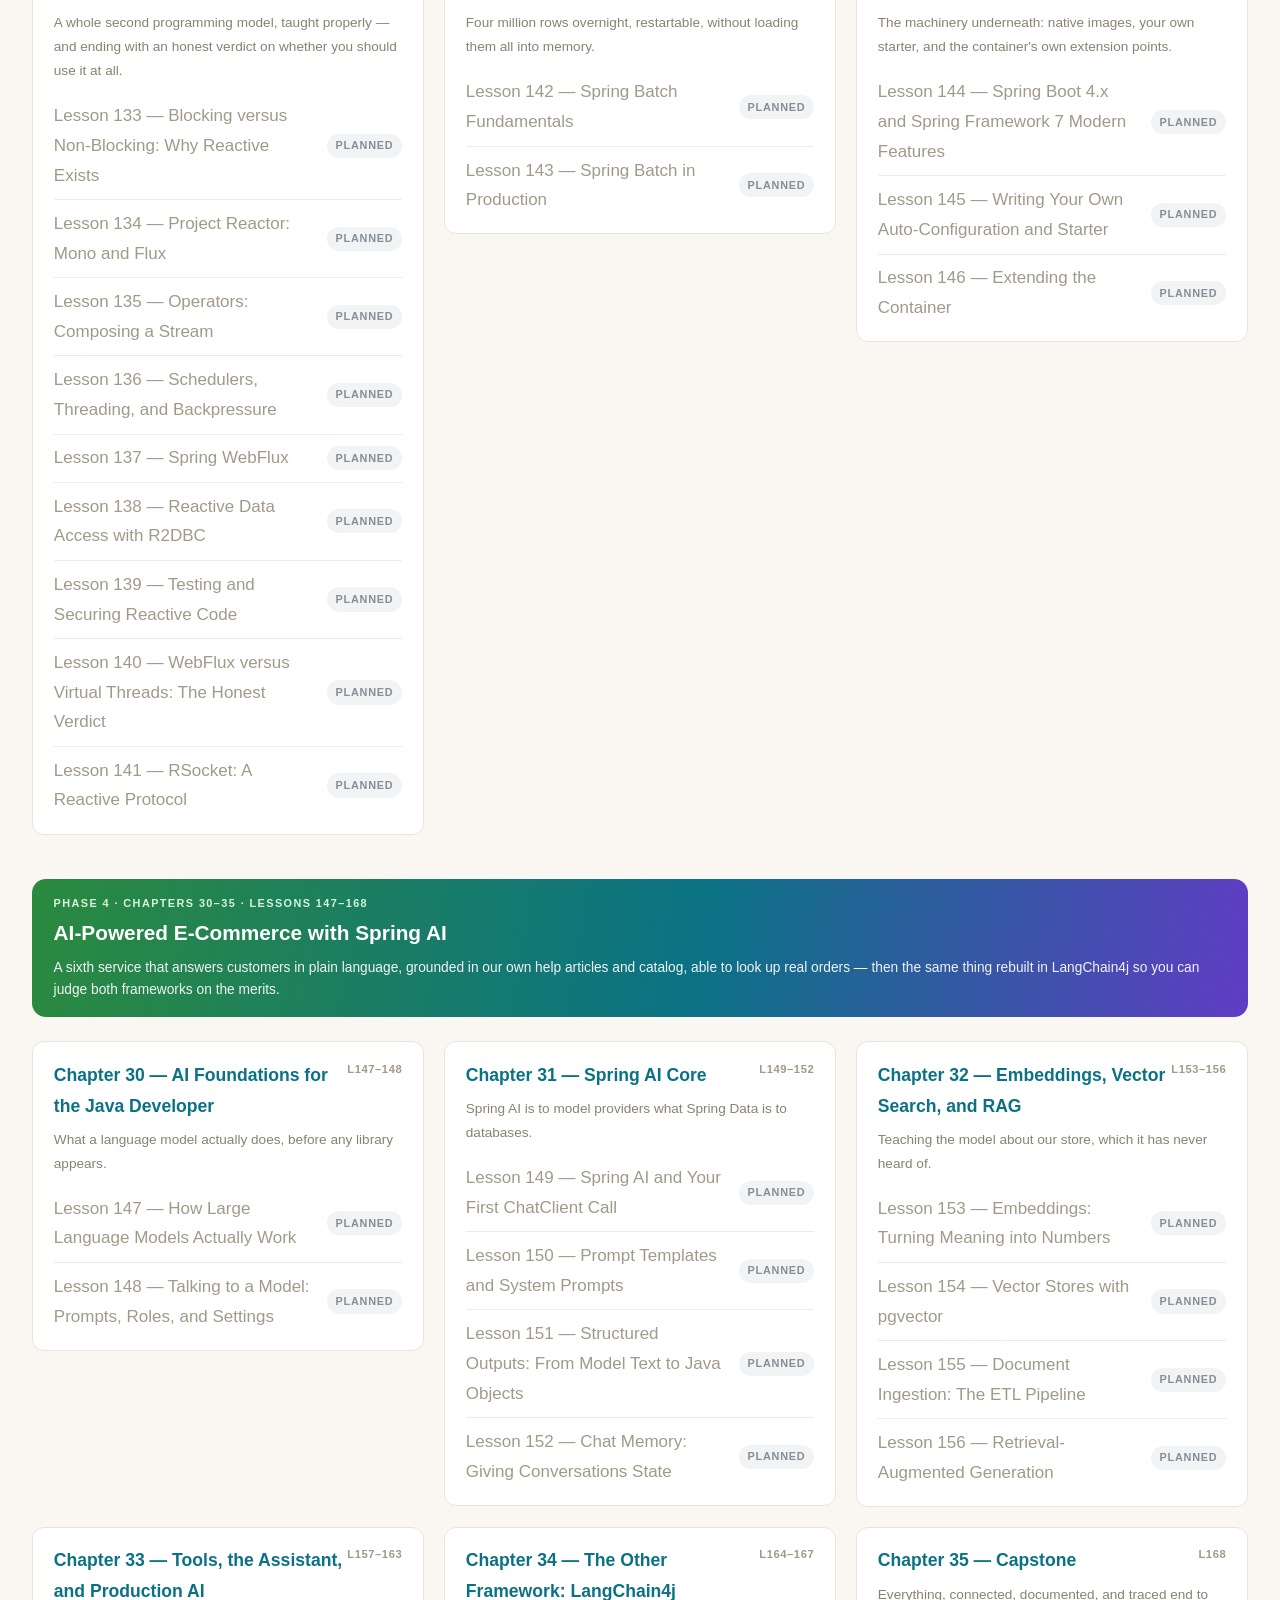
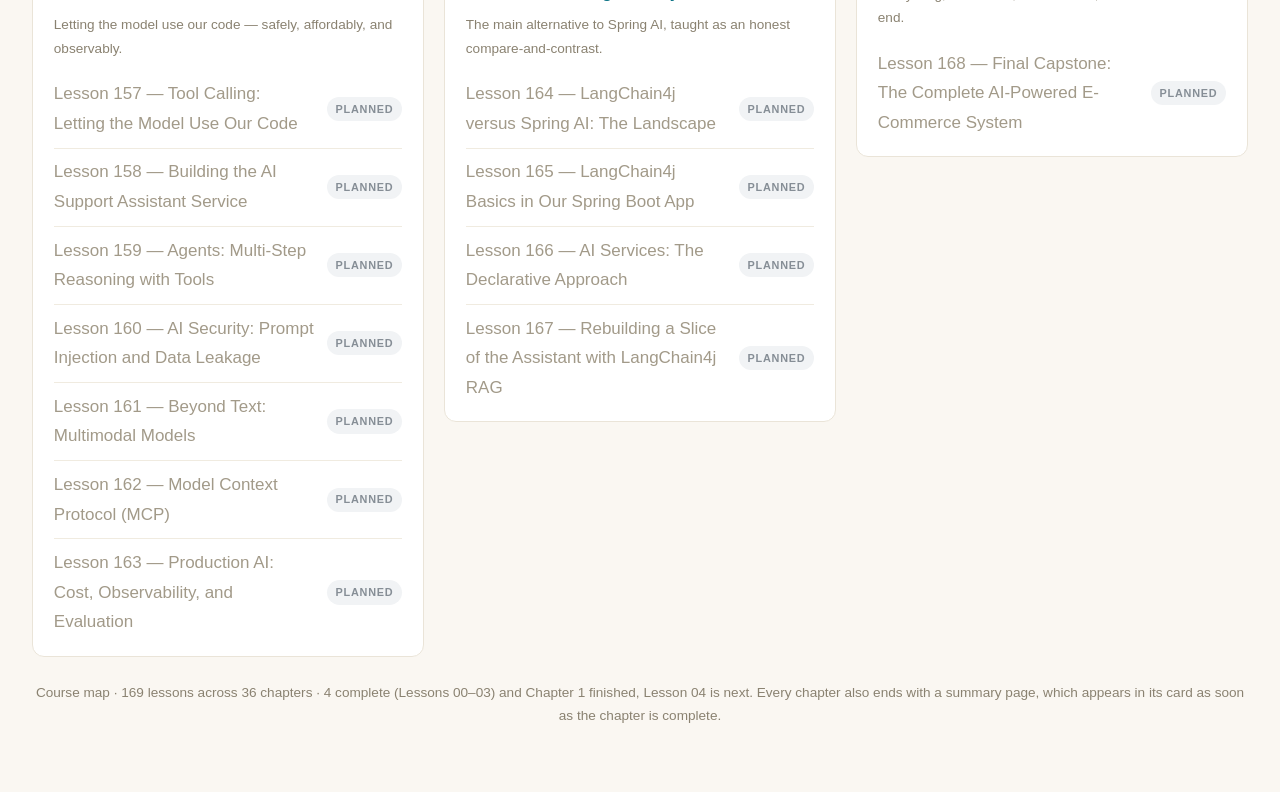
==== commit 4c3ed38d: "lesson: phase-01/chapter-01/lesson-03 - The Main Application Class/ chapter: phase-01/chapter-01 sum" ====
--- a/lessons/index.html
+++ b/lessons/index.html
@@ -13,15 +13,15 @@
     <p class="kicker">Spring Boot &amp; Microservices — a beginner's course</p>
     <h1>Course Map</h1>
     <p class="subtitle">One E-Commerce system, built from an empty folder and reshaped across four architectural phases. Every lesson is a standalone page — open any of them, follow the prev/next links, or come back here to jump around.</p>
-    <p class="meta">You are here: <strong>Phase 1 · Chapter 1 · Lesson 03</strong> — the project exists and runs; next you take <code>@SpringBootApplication</code> apart.</p>
+    <p class="meta">You are here: <strong>Phase 1 · Chapter 2 · Lesson 04</strong> — Chapter 1 is complete: the project runs, and you know exactly how it starts. Next, why Spring builds your objects for you.</p>
   </header>
 
   <figure class="fig fig-narrow">
-    <svg viewBox="0 0 780 215" role="img" aria-label="The course roadmap: four phases along a single track. Phase 1, the monolith foundations, covers chapters 0 to 14 and lessons 00 to 79 and is where you are now. Phase 2 breaks the system into microservices across chapters 15 to 23. Phase 3 hardens it for production across chapters 24 to 29. Phase 4 adds an AI support assistant across chapters 30 to 35.">
+    <svg viewBox="0 0 780 215" role="img" aria-label="The course roadmap: four phases along a single track. Phase 1, the monolith foundations, covers chapters 0 to 14 and lessons 00 to 79 and is where you are now, at Chapter 2, Lesson 04. Phase 2 breaks the system into microservices across chapters 15 to 23. Phase 3 hardens it for production across chapters 24 to 29. Phase 4 adds an AI support assistant across chapters 30 to 35.">
       <path class="fig-arrow" d="M95,100 H695"/>
 
       <text x="95" y="34" text-anchor="middle" class="fig-caption-accent">YOU ARE HERE</text>
-      <text x="95" y="50" text-anchor="middle" class="fig-small">Chapter 1 · Lesson 03</text>
+      <text x="95" y="50" text-anchor="middle" class="fig-small">Chapter 2 · Lesson 04</text>
       <polygon class="fig-arrowhead-green" points="87,56 103,56 95,66"/>
 
       <circle cx="95" cy="100" r="30" class="fig-box-green"/>
@@ -54,8 +54,8 @@
   <div class="hub-stats">
     <div class="hub-stat"><span class="hub-stat-num">169</span><span class="hub-stat-label">lessons planned</span></div>
     <div class="hub-stat"><span class="hub-stat-num">36</span><span class="hub-stat-label">chapters</span></div>
-    <div class="hub-stat"><span class="hub-stat-num">3</span><span class="hub-stat-label">completed</span></div>
-    <div class="hub-stat accent"><span class="hub-stat-num">Lesson 03</span><span class="hub-stat-label">up next</span></div>
+    <div class="hub-stat"><span class="hub-stat-num">4</span><span class="hub-stat-label">completed</span></div>
+    <div class="hub-stat accent"><span class="hub-stat-num">Lesson 04</span><span class="hub-stat-label">up next</span></div>
   </div>
 
   <nav class="hub-jump" aria-label="Jump to a phase">
@@ -82,21 +82,22 @@
       </ul>
     </div>
 
-    <div class="hub-chapter current">
+    <div class="hub-chapter">
       <h3><span class="hub-range">L01–03</span>Chapter 1 — Getting Started</h3>
       <p class="hub-sub">What Spring Boot is, the project skeleton, and the class that starts it all.</p>
       <ul class="hub-lessons">
         <li class="hub-lesson"><a class="hub-name" href="phase-1-spring-boot-foundations/chapter-01-getting-started/lesson-01-what-is-spring-boot-and-why-it-exists.html">Lesson 01 — What Is Spring Boot and Why It Exists</a><span class="badge done">done</span></li>
         <li class="hub-lesson"><a class="hub-name" href="phase-1-spring-boot-foundations/chapter-01-getting-started/lesson-02-project-setup-and-structure.html">Lesson 02 — Project Setup and Structure</a><span class="badge done">done</span></li>
-        <li class="hub-lesson locked"><span class="hub-name">Lesson 03 — The Main Application Class</span><span class="badge next">up next</span></li>
-      </ul>
-    </div>
-
-    <div class="hub-chapter">
+        <li class="hub-lesson"><a class="hub-name" href="phase-1-spring-boot-foundations/chapter-01-getting-started/lesson-03-the-main-application-class.html">Lesson 03 — The Main Application Class</a><span class="badge done">done</span></li>
+        <li class="hub-lesson"><a class="hub-name" href="phase-1-spring-boot-foundations/chapter-01-getting-started/chapter-01-summary.html">Chapter 1 Summary — Getting Started</a><span class="badge done">done</span></li>
+      </ul>
+    </div>
+
+    <div class="hub-chapter current">
       <h3><span class="hub-range">L04–10</span>Chapter 2 — IoC, DI, and the Container</h3>
       <p class="hub-sub">How objects get created, found and connected — and what a bean really is.</p>
       <ul class="hub-lessons">
-        <li class="hub-lesson locked"><span class="hub-name">Lesson 04 — Inversion of Control, the Soul of Spring</span><span class="badge todo">planned</span></li>
+        <li class="hub-lesson locked"><span class="hub-name">Lesson 04 — Inversion of Control, the Soul of Spring</span><span class="badge next">up next</span></li>
         <li class="hub-lesson locked"><span class="hub-name">Lesson 05 — Stereotype Annotations and Component Scanning</span><span class="badge todo">planned</span></li>
         <li class="hub-lesson locked"><span class="hub-name">Lesson 06 — The Three Injection Styles</span><span class="badge todo">planned</span></li>
         <li class="hub-lesson locked"><span class="hub-name">Lesson 07 — Manual Bean Registration</span><span class="badge todo">planned</span></li>
@@ -530,7 +531,7 @@
 
   </div>
 
-  <p class="lesson-footer">Course map · 169 lessons across 36 chapters · 3 complete, Lesson 03 is next. Every chapter also ends with a summary page, which appears in its card as soon as the chapter is complete.</p>
+  <p class="lesson-footer">Course map · 169 lessons across 36 chapters · 4 complete (Lessons 00–03) and Chapter 1 finished, Lesson 04 is next. Every chapter also ends with a summary page, which appears in its card as soon as the chapter is complete.</p>
 
 </div>
 </body>
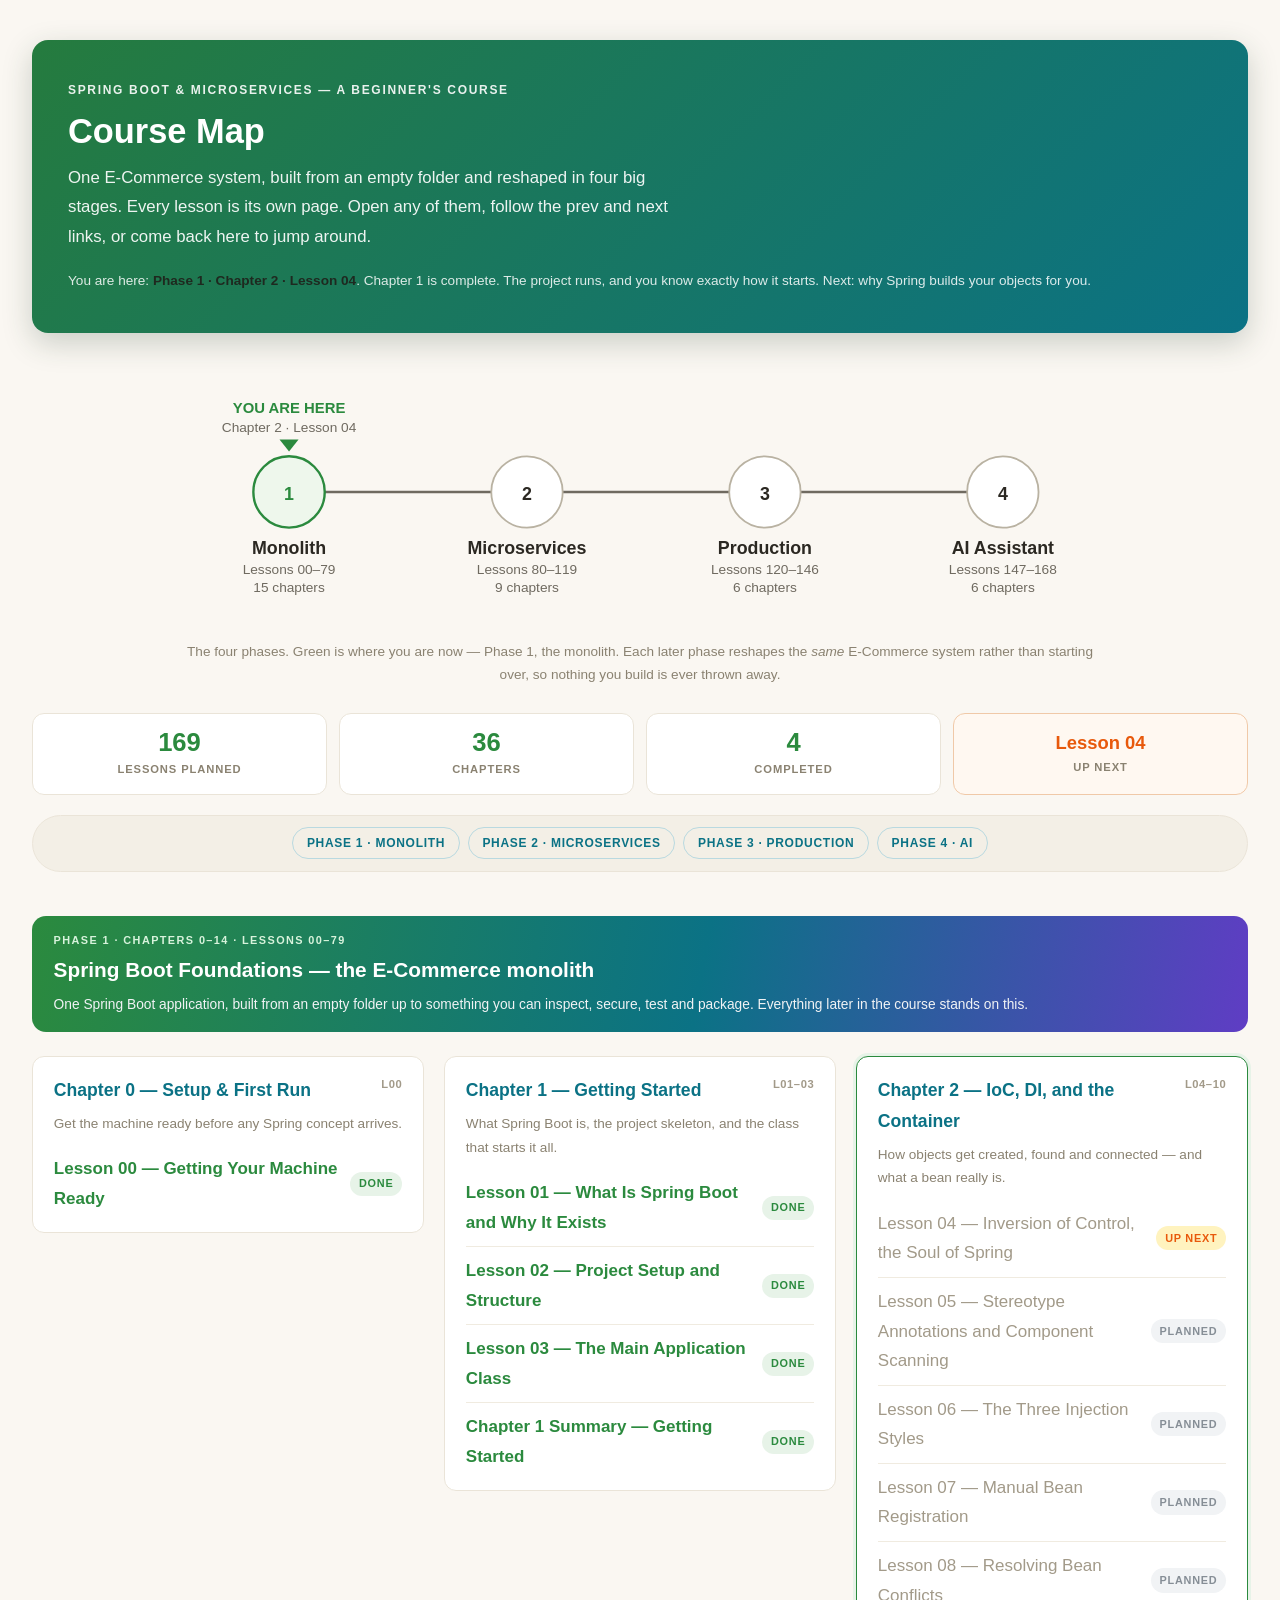
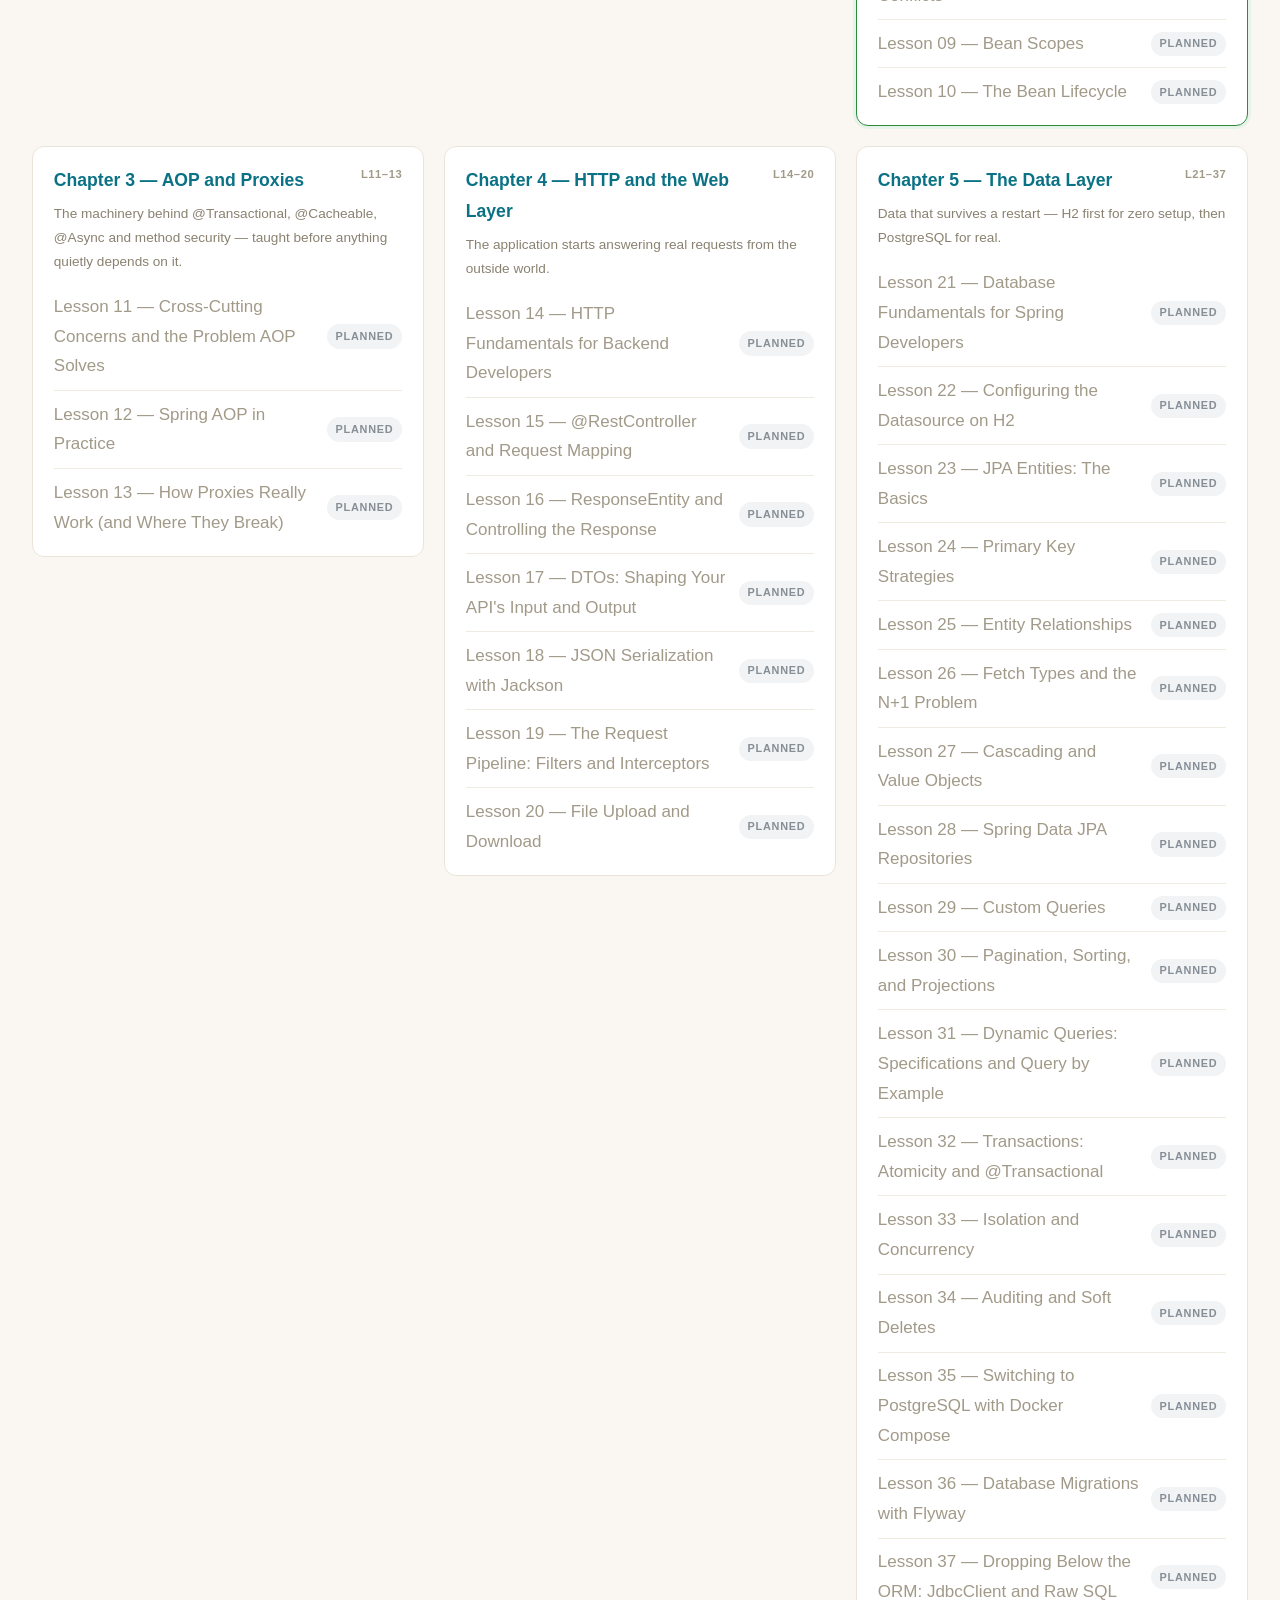
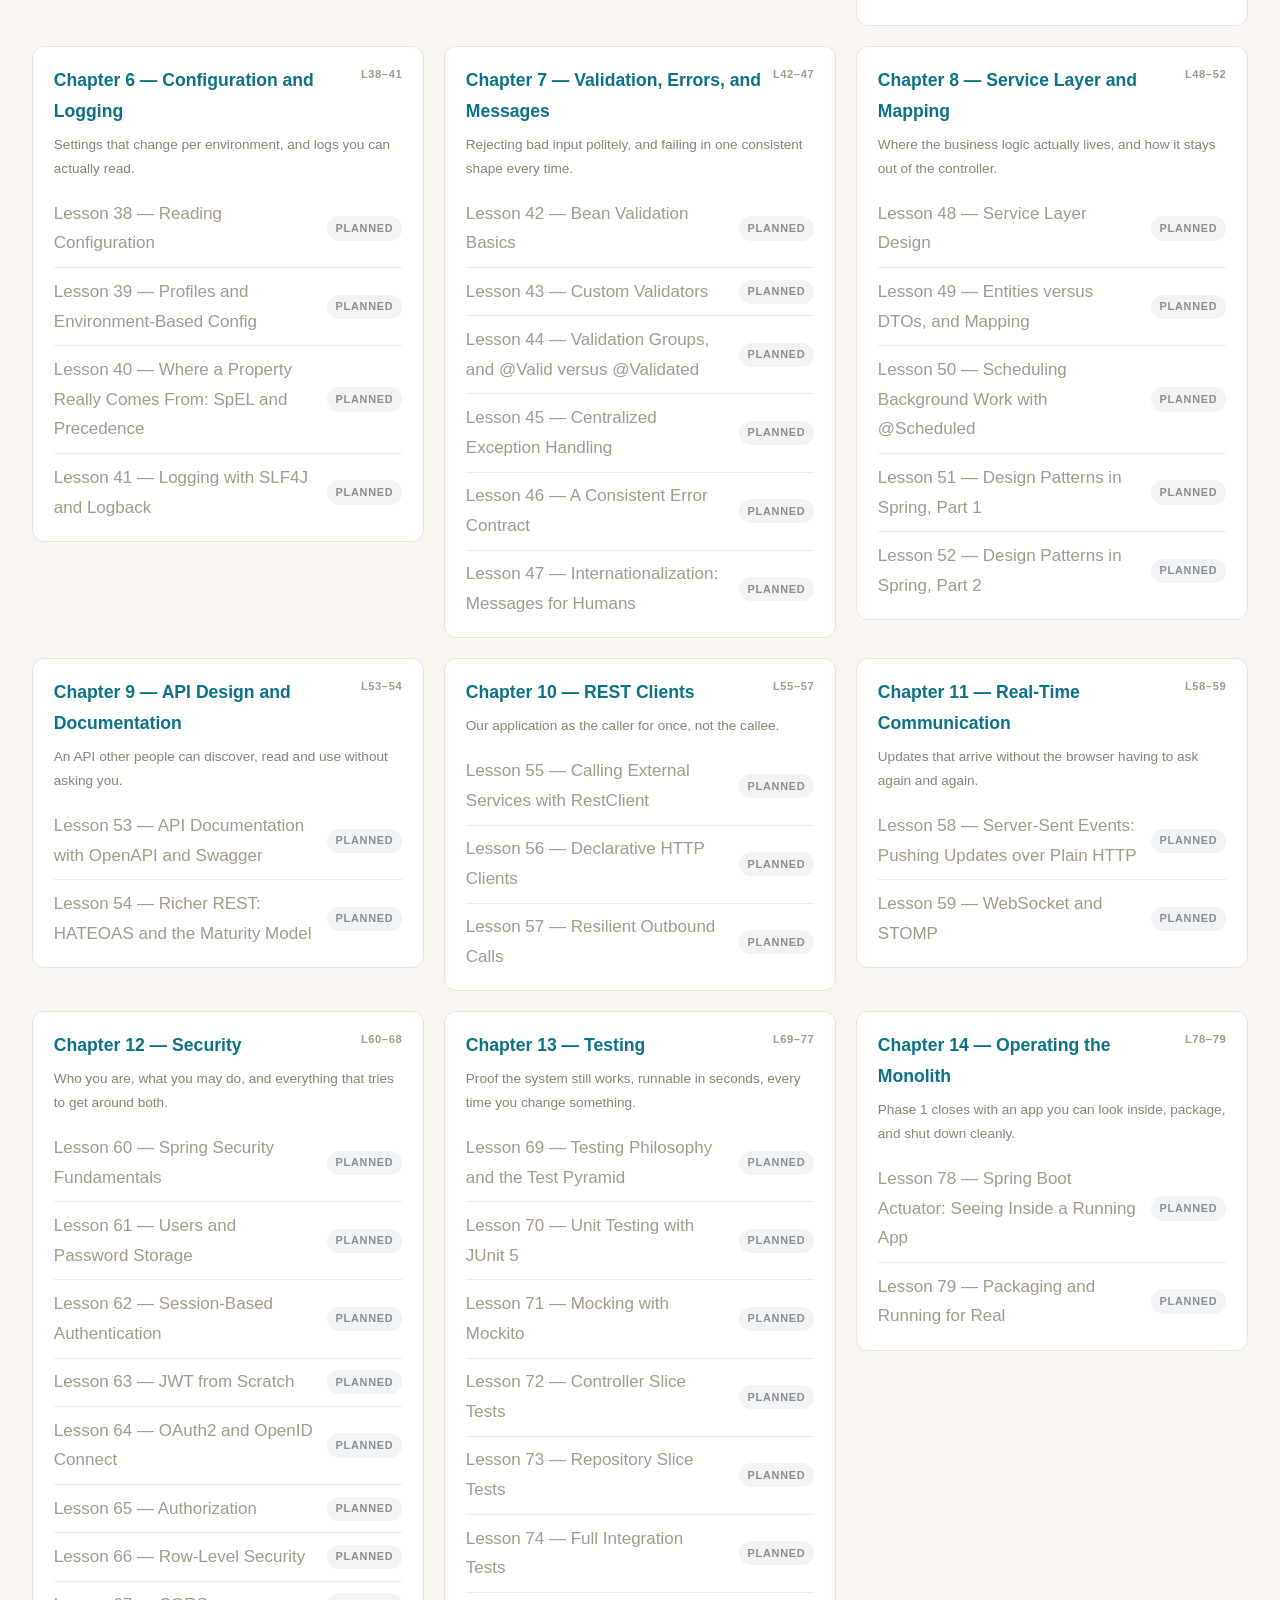
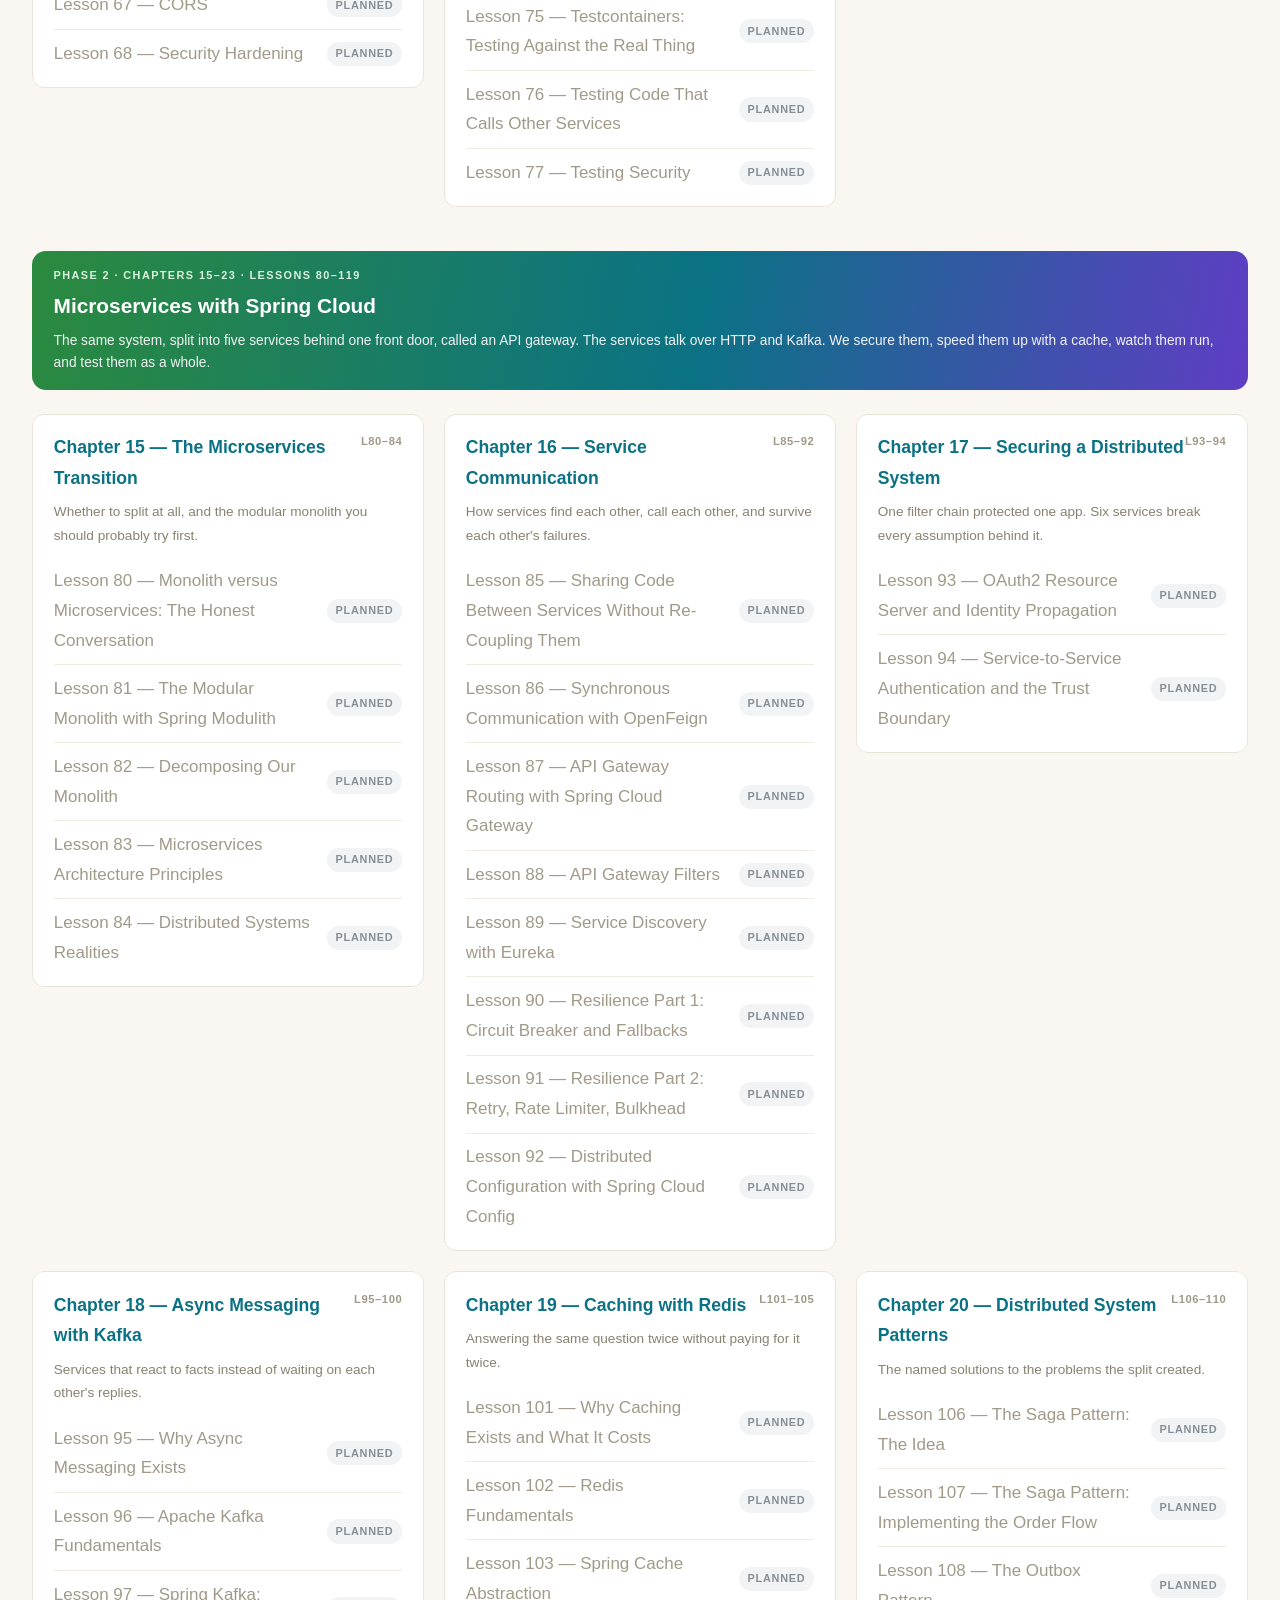
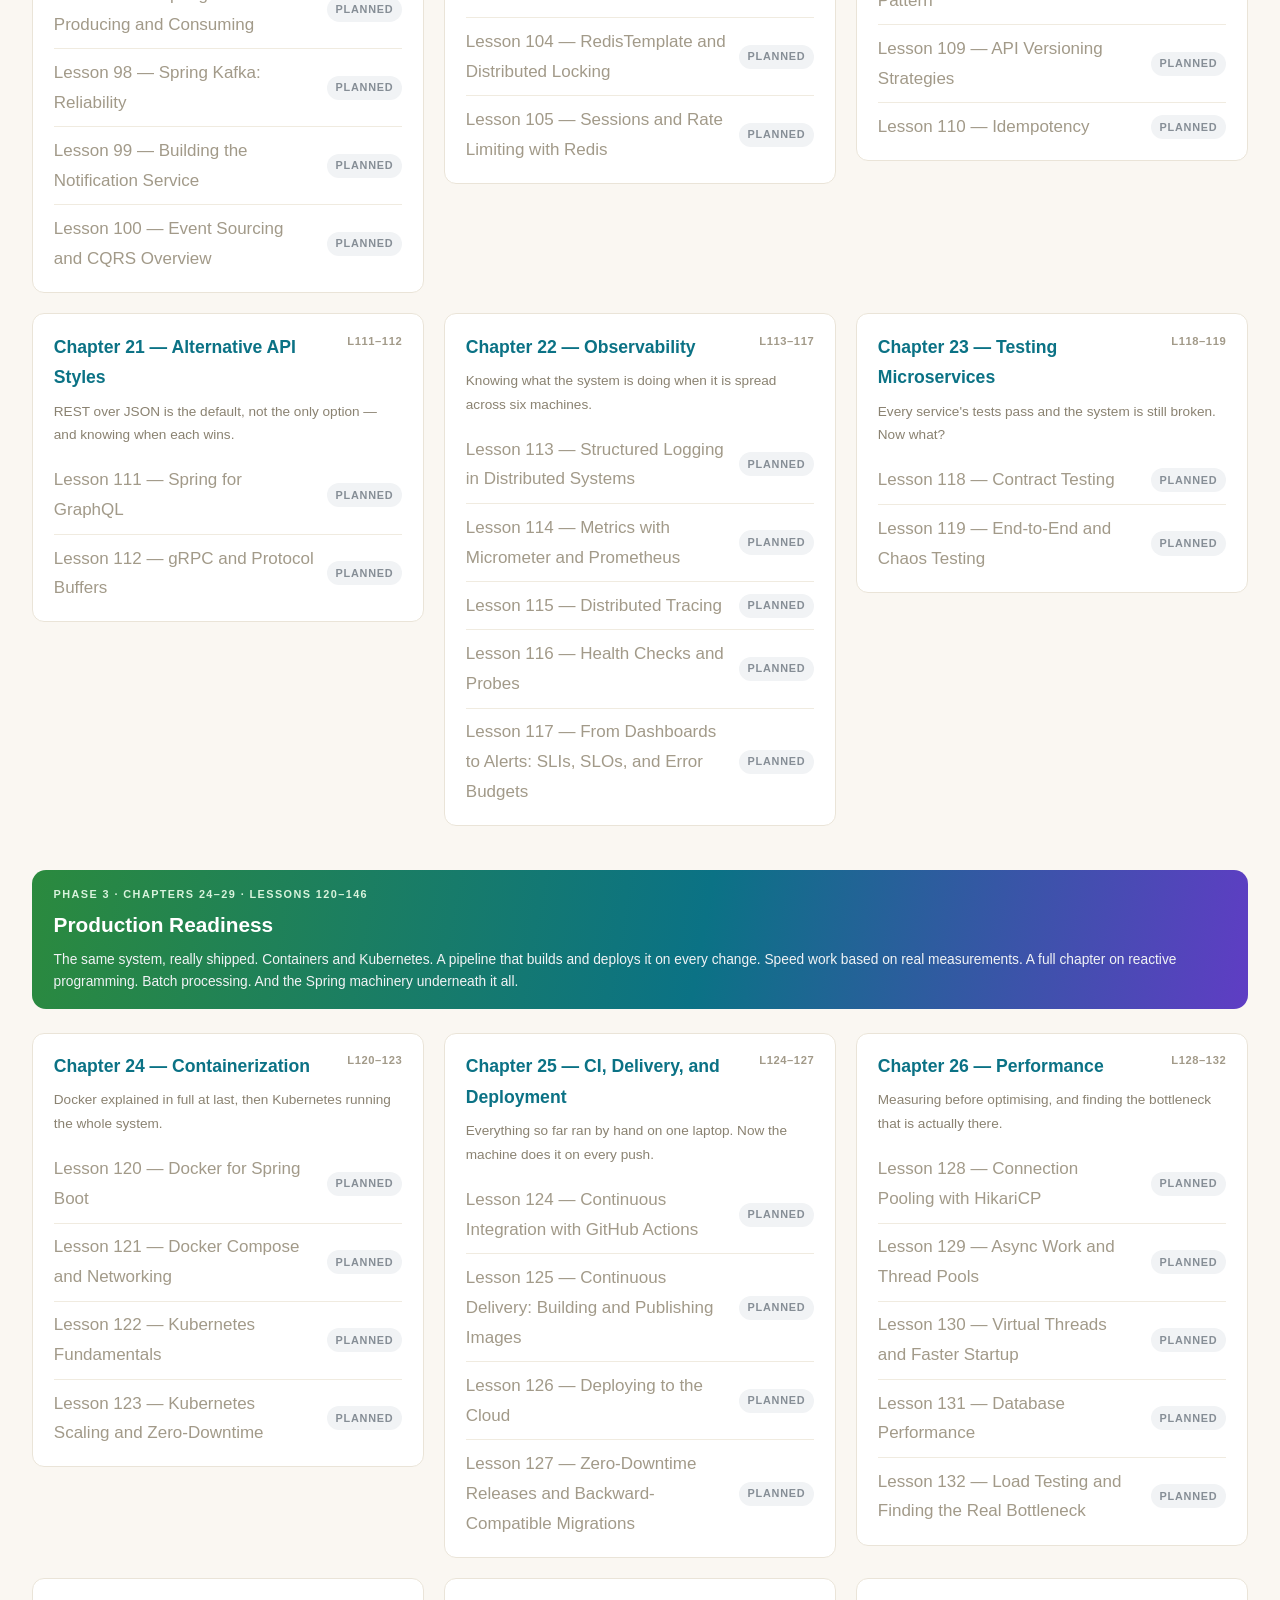
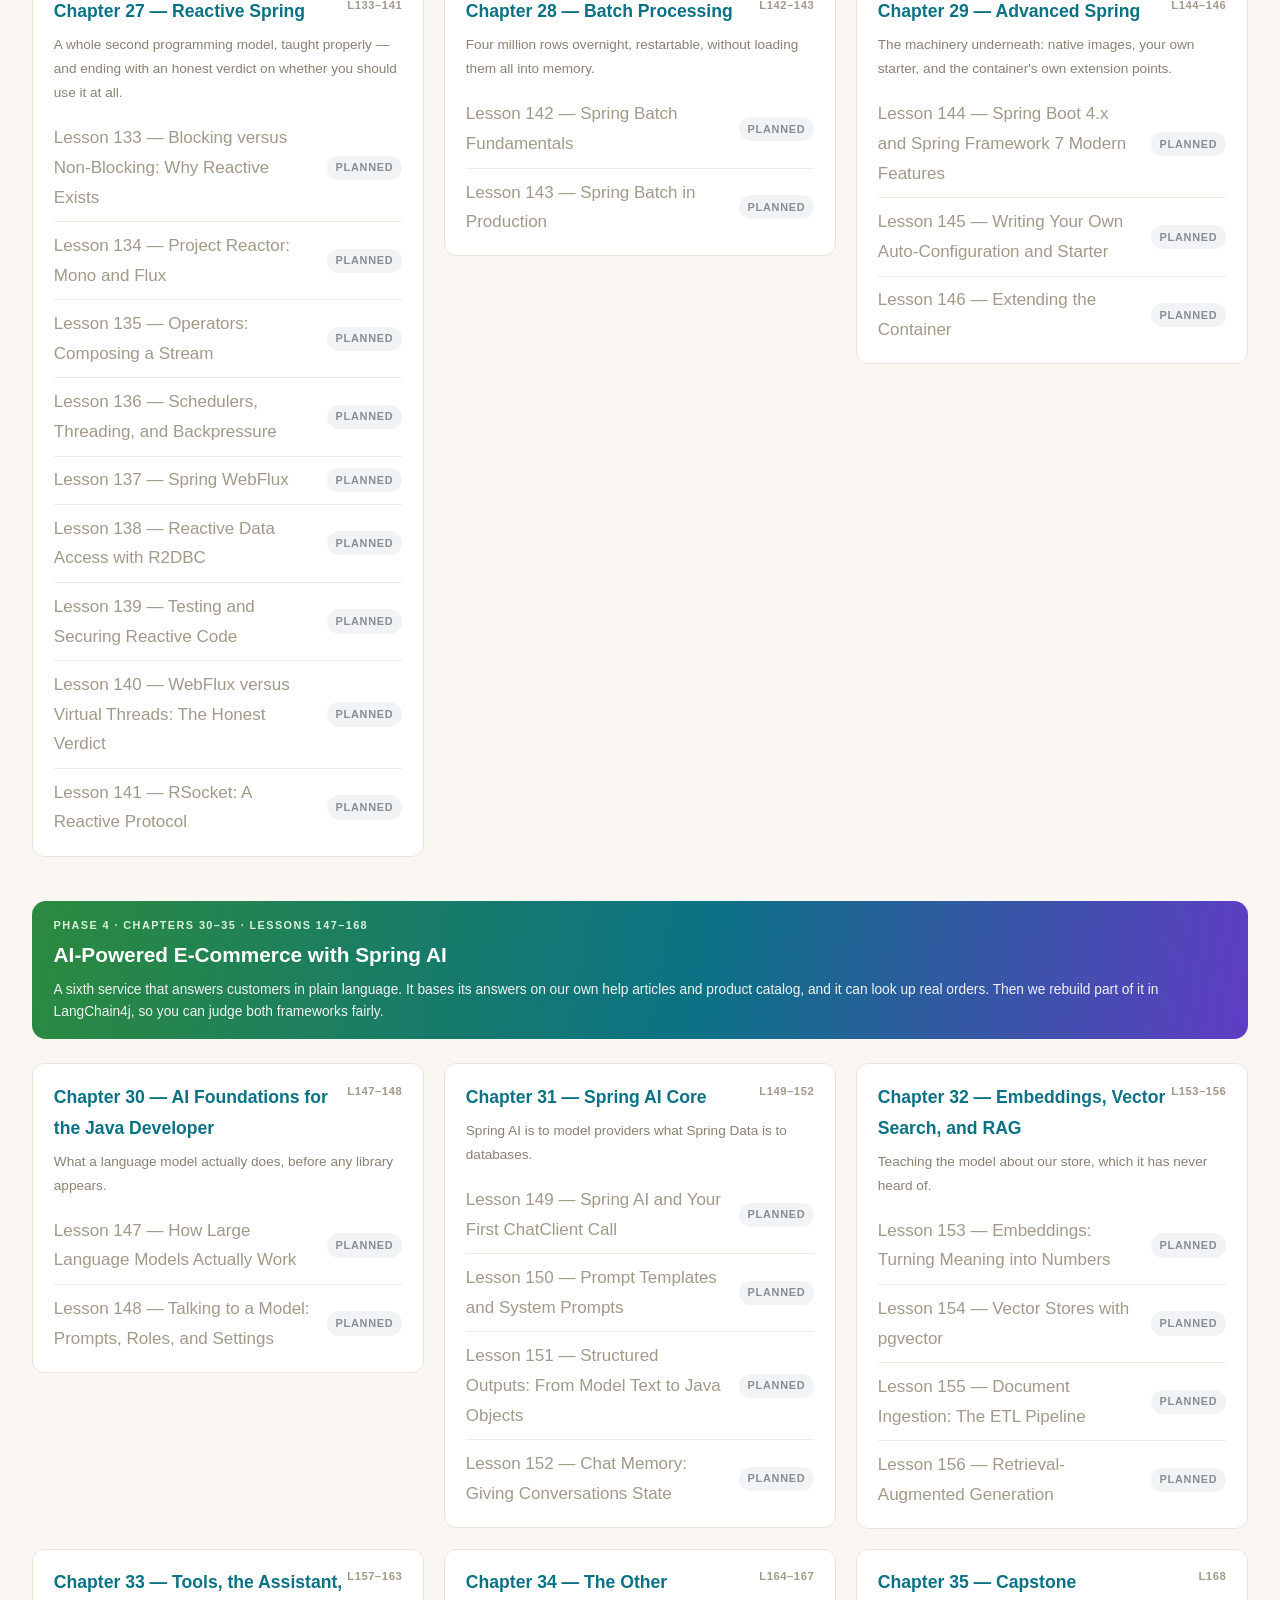
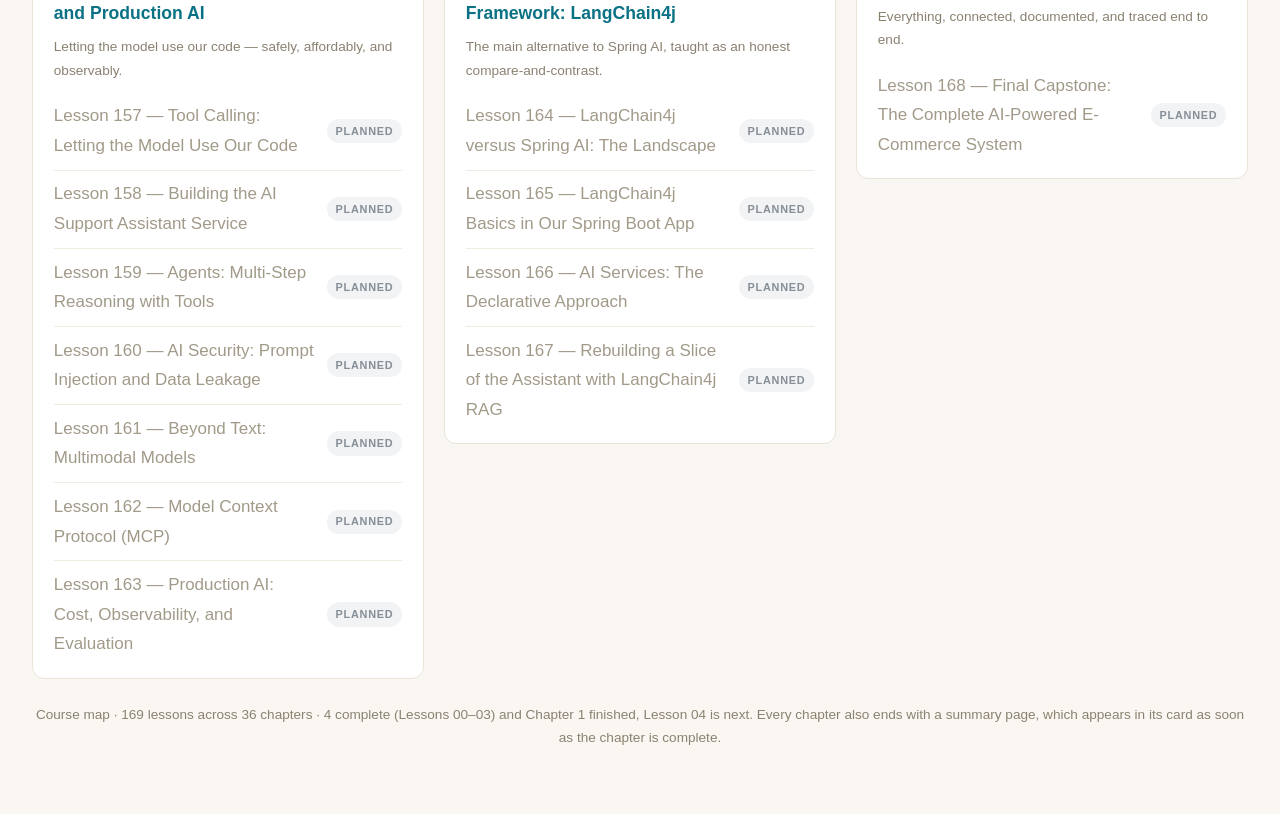
==== commit f060b8fc: "chore: rewrite all lesson pages in plain, short sentences" ====
--- a/lessons/index.html
+++ b/lessons/index.html
@@ -12,8 +12,8 @@
   <header class="lesson">
     <p class="kicker">Spring Boot &amp; Microservices — a beginner's course</p>
     <h1>Course Map</h1>
-    <p class="subtitle">One E-Commerce system, built from an empty folder and reshaped across four architectural phases. Every lesson is a standalone page — open any of them, follow the prev/next links, or come back here to jump around.</p>
-    <p class="meta">You are here: <strong>Phase 1 · Chapter 2 · Lesson 04</strong> — Chapter 1 is complete: the project runs, and you know exactly how it starts. Next, why Spring builds your objects for you.</p>
+    <p class="subtitle">One E-Commerce system, built from an empty folder and reshaped in four big stages. Every lesson is its own page. Open any of them, follow the prev and next links, or come back here to jump around.</p>
+    <p class="meta">You are here: <strong>Phase 1 · Chapter 2 · Lesson 04</strong>. Chapter 1 is complete. The project runs, and you know exactly how it starts. Next: why Spring builds your objects for you.</p>
   </header>
 
   <figure class="fig fig-narrow">
@@ -266,7 +266,7 @@
   <div class="hub-phase" id="phase-2">
     <p class="hub-phase-kicker">Phase 2 · Chapters 15–23 · Lessons 80–119</p>
     <h2>Microservices with Spring Cloud</h2>
-    <p>The same system, split into five services behind an API gateway — talking over HTTP and Kafka, secured across boundaries, cached, observed, and tested as a whole.</p>
+    <p>The same system, split into five services behind one front door, called an API gateway. The services talk over HTTP and Kafka. We secure them, speed them up with a cache, watch them run, and test them as a whole.</p>
   </div>
 
   <div class="hubgrid">
@@ -380,7 +380,7 @@
   <div class="hub-phase" id="phase-3">
     <p class="hub-phase-kicker">Phase 3 · Chapters 24–29 · Lessons 120–146</p>
     <h2>Production Readiness</h2>
-    <p>The same system, actually shipped: containers and Kubernetes, a pipeline that builds and deploys it, performance work backed by measurement, a full reactive chapter, batch processing, and the Spring internals underneath it all.</p>
+    <p>The same system, really shipped. Containers and Kubernetes. A pipeline that builds and deploys it on every change. Speed work based on real measurements. A full chapter on reactive programming. Batch processing. And the Spring machinery underneath it all.</p>
   </div>
 
   <div class="hubgrid">
@@ -460,7 +460,7 @@
   <div class="hub-phase" id="phase-4">
     <p class="hub-phase-kicker">Phase 4 · Chapters 30–35 · Lessons 147–168</p>
     <h2>AI-Powered E-Commerce with Spring AI</h2>
-    <p>A sixth service that answers customers in plain language, grounded in our own help articles and catalog, able to look up real orders — then the same thing rebuilt in LangChain4j so you can judge both frameworks on the merits.</p>
+    <p>A sixth service that answers customers in plain language. It bases its answers on our own help articles and product catalog, and it can look up real orders. Then we rebuild part of it in LangChain4j, so you can judge both frameworks fairly.</p>
   </div>
 
   <div class="hubgrid">
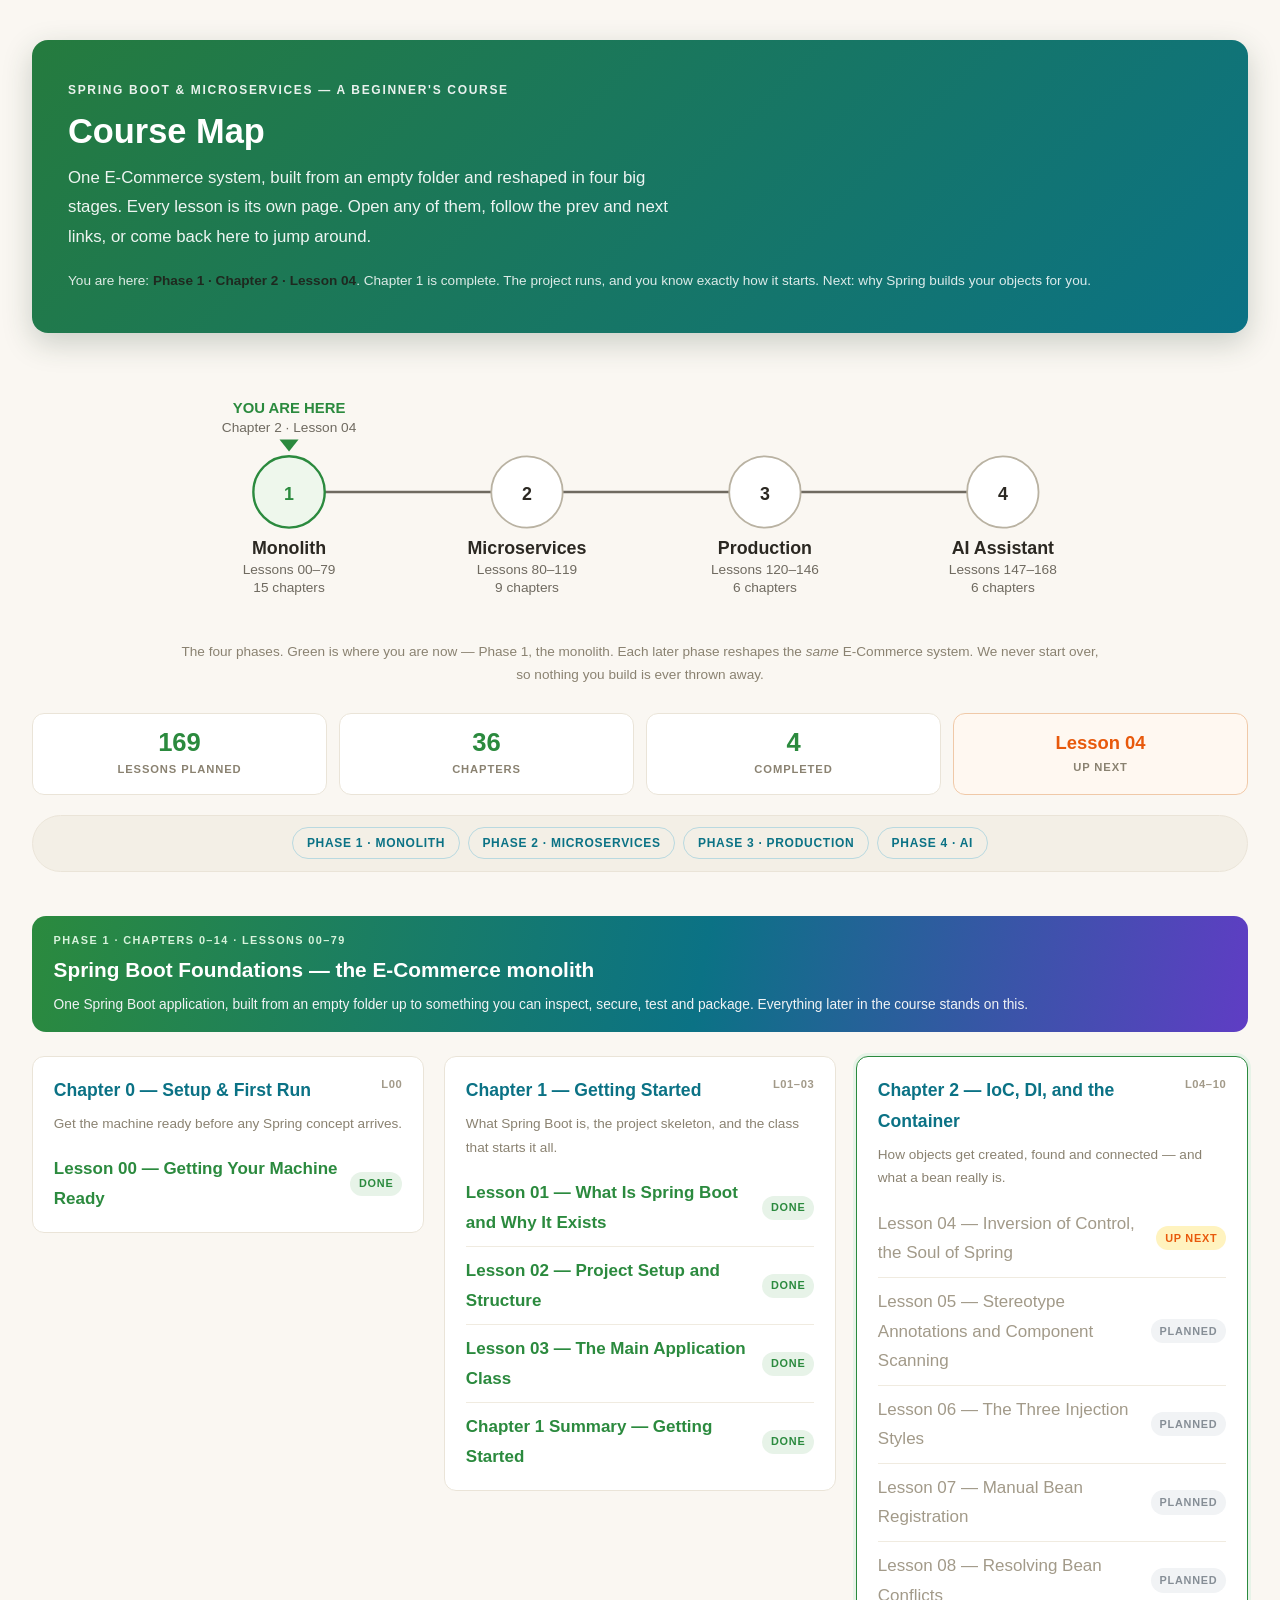
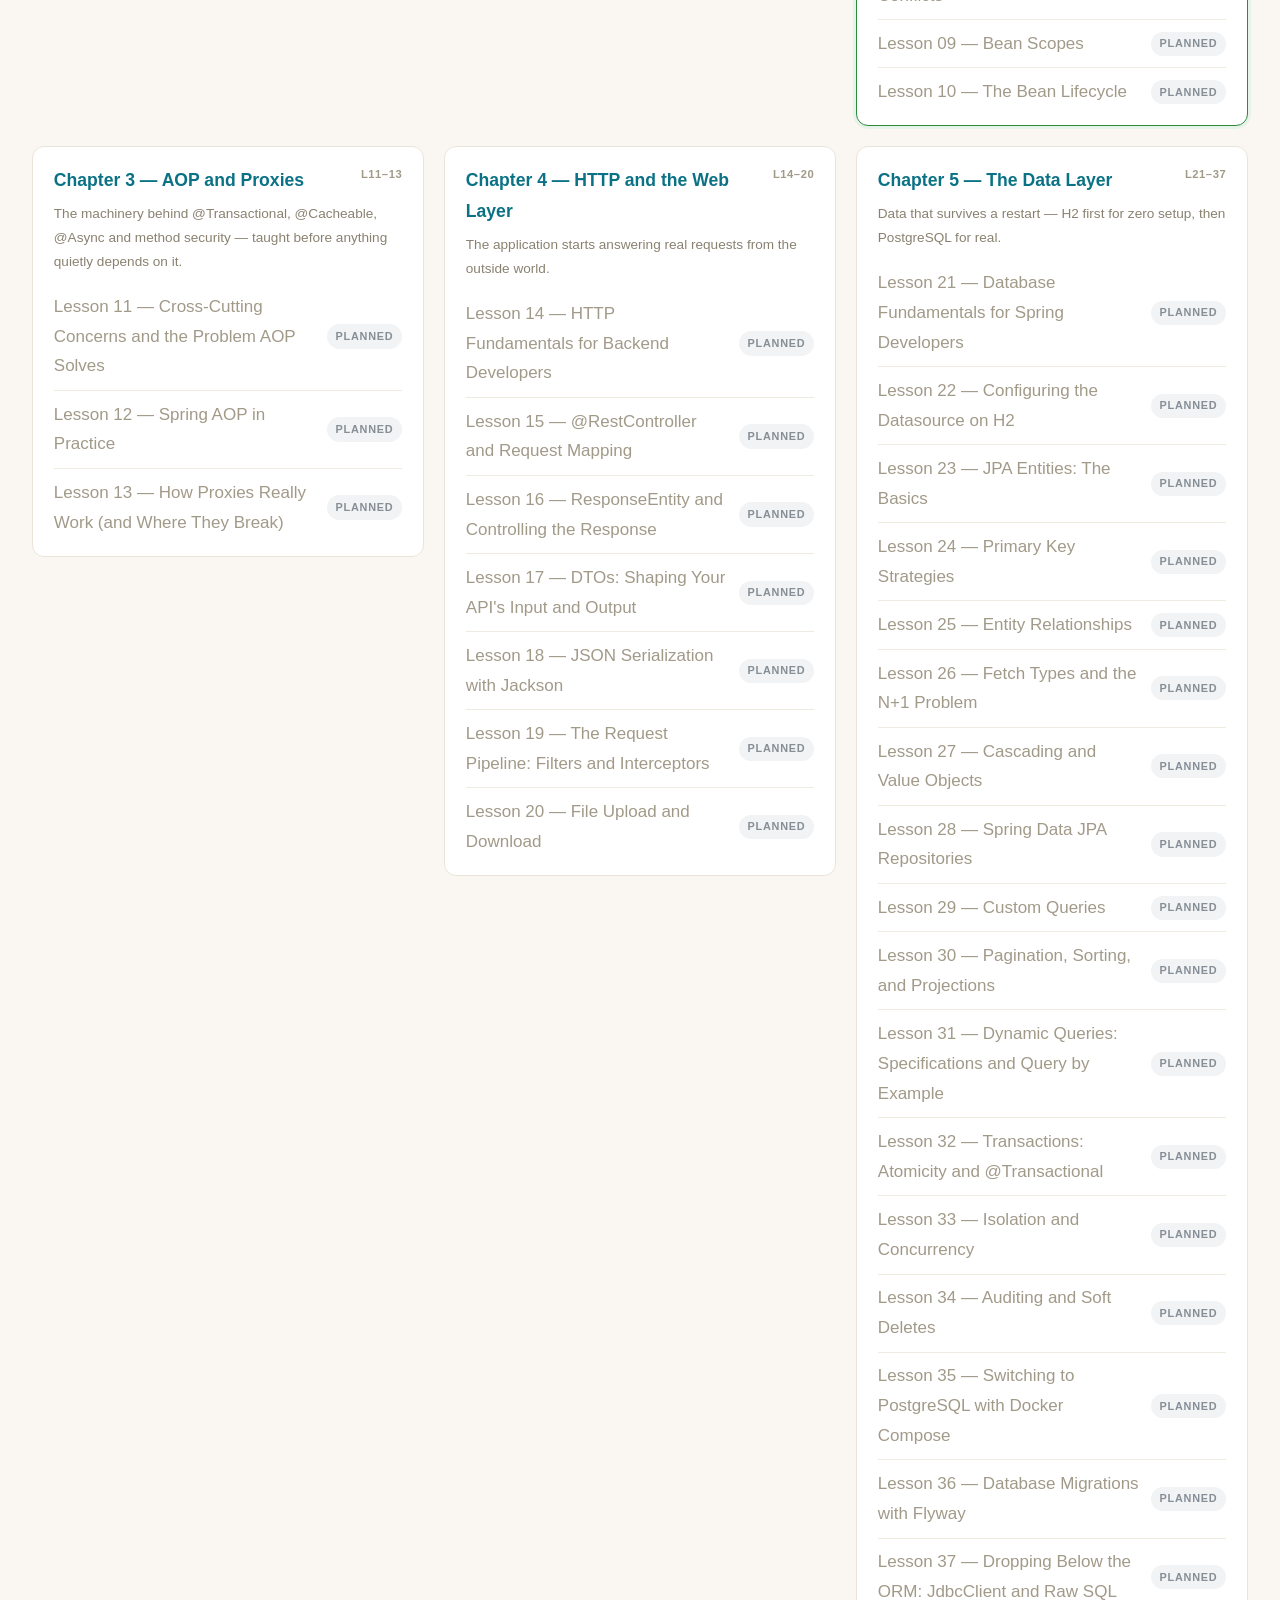
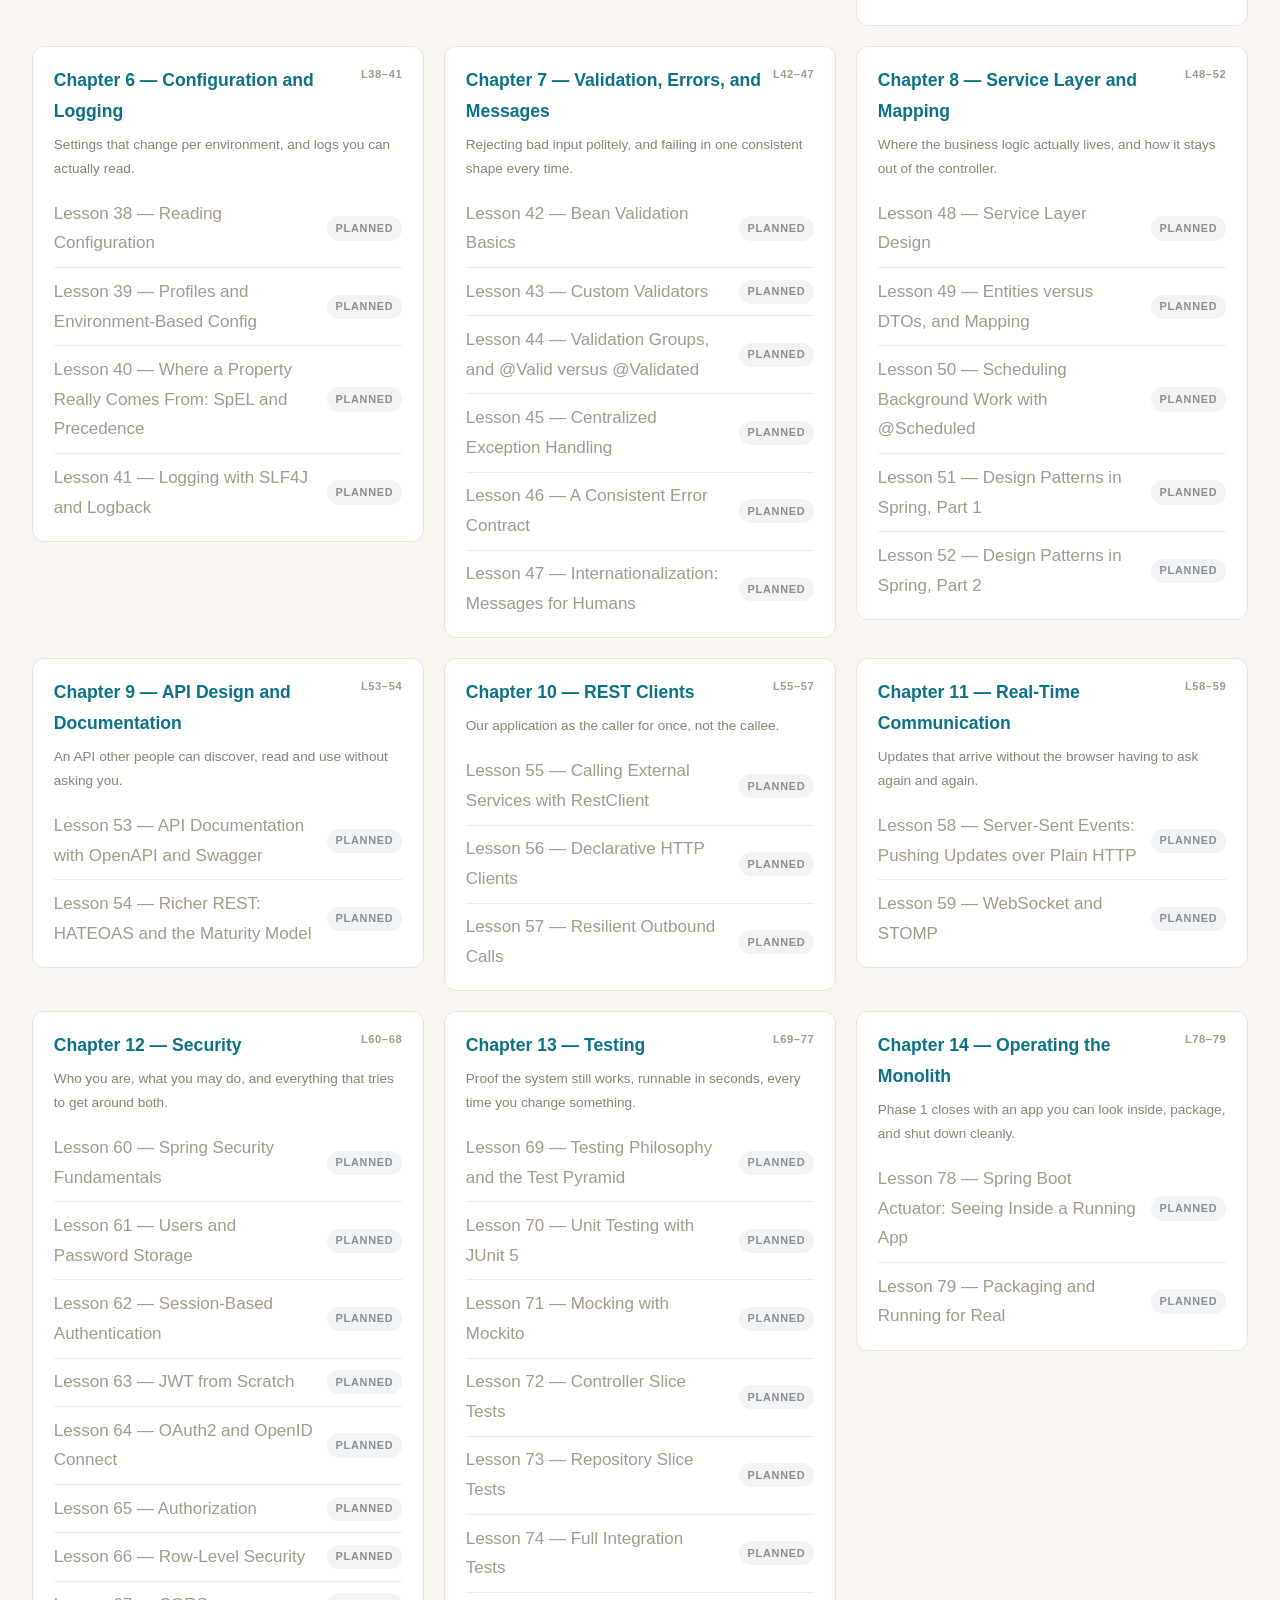
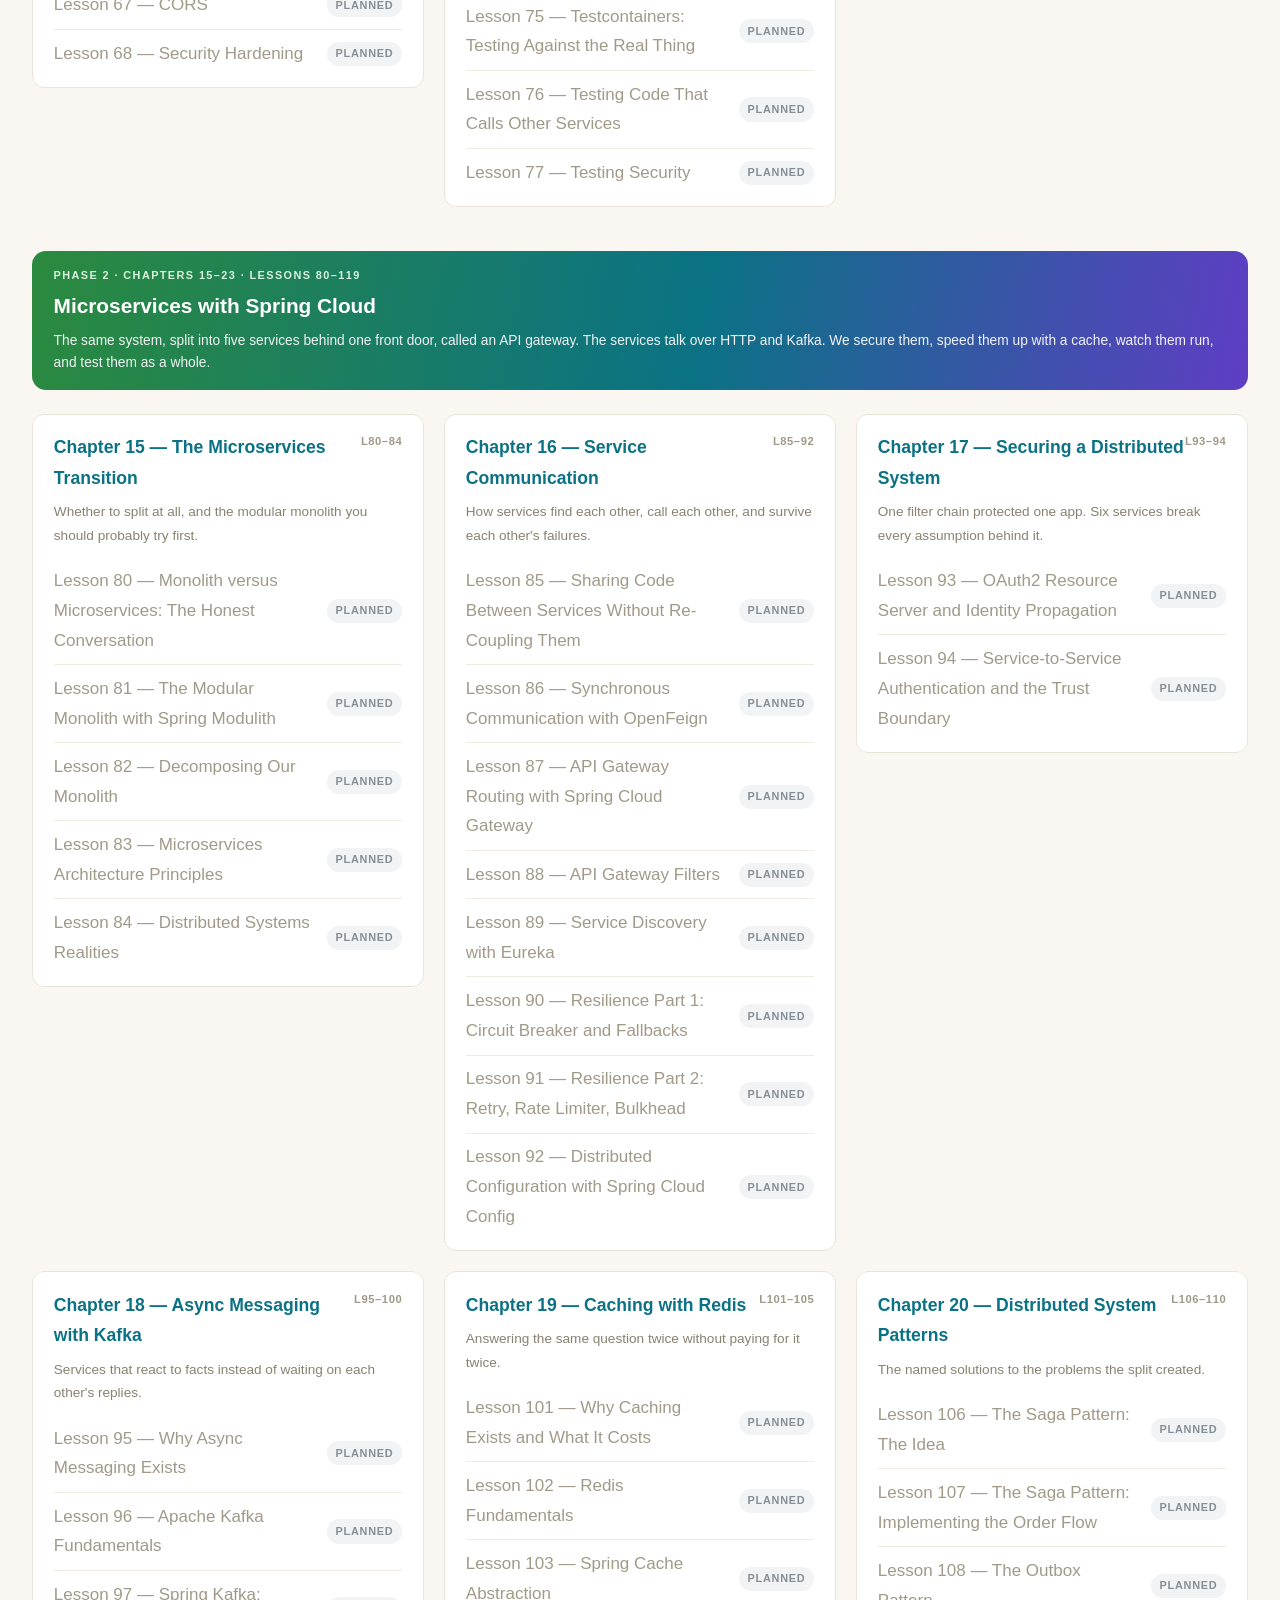
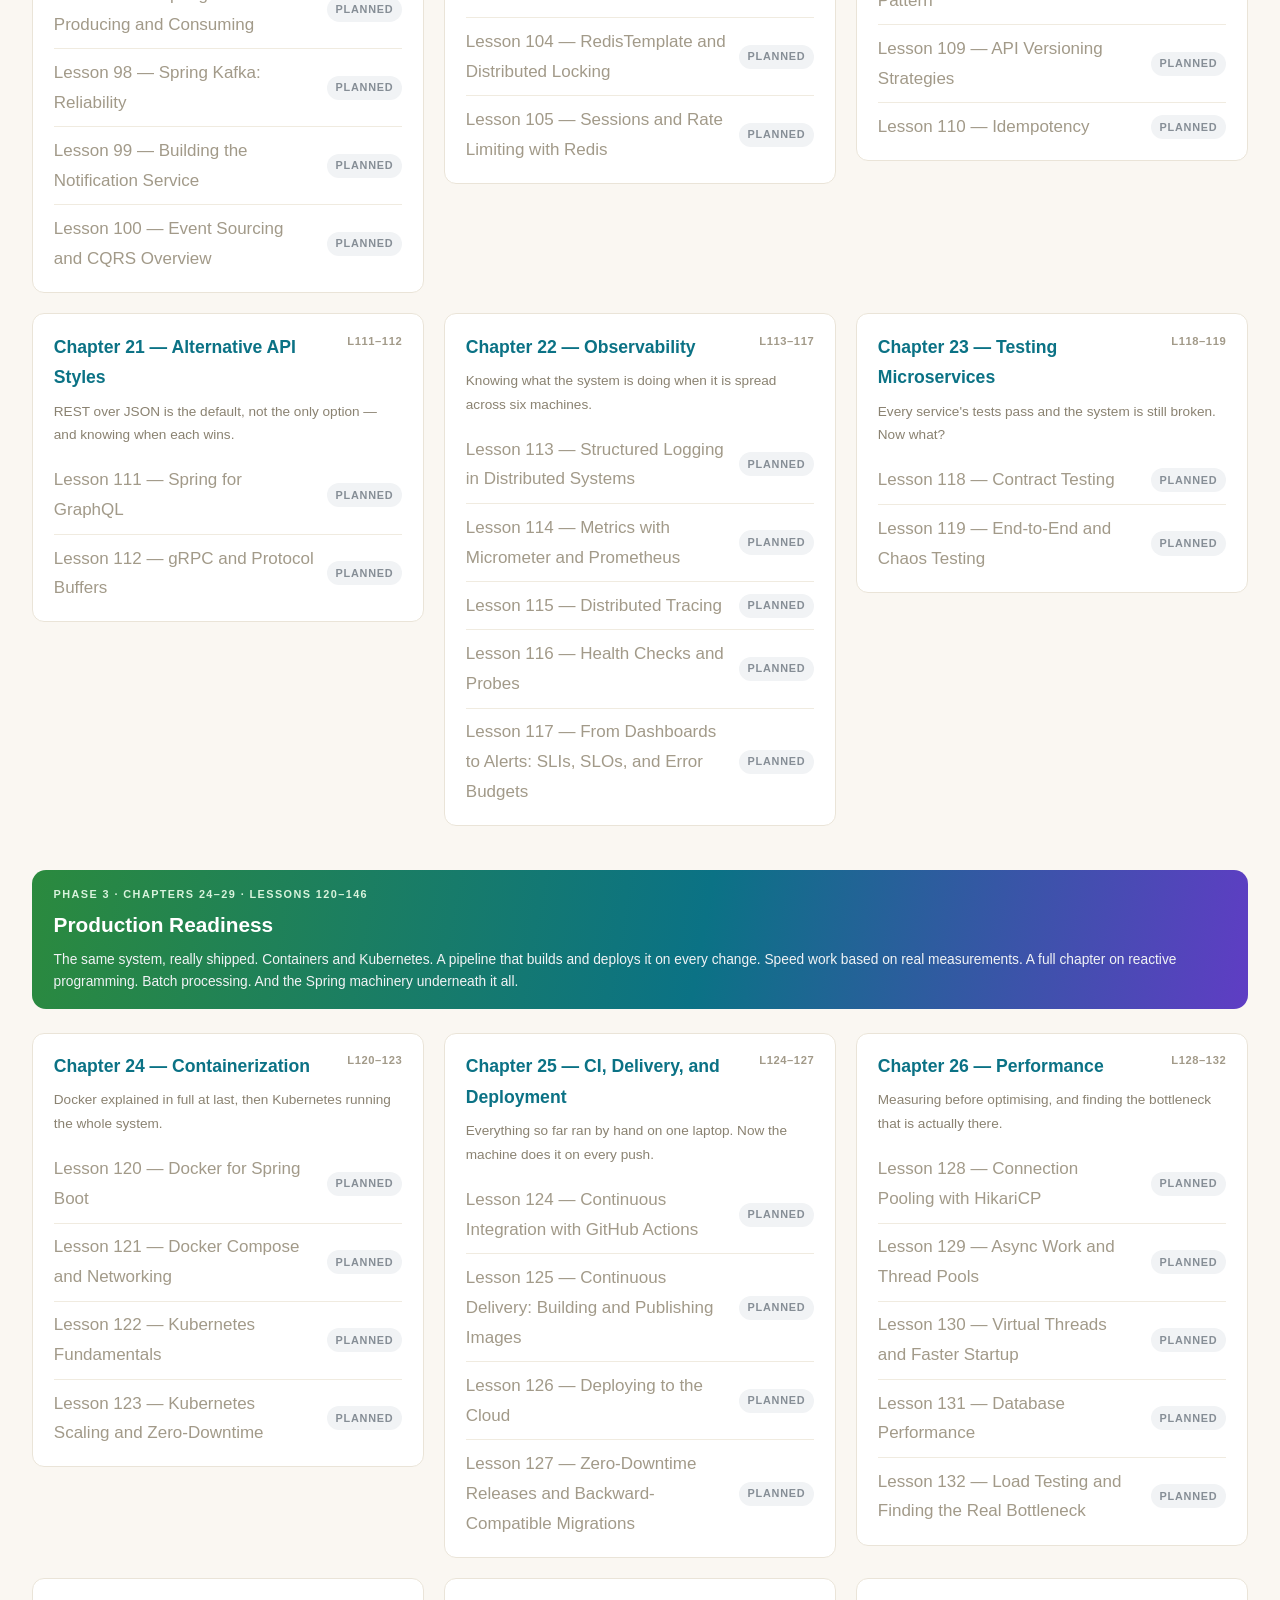
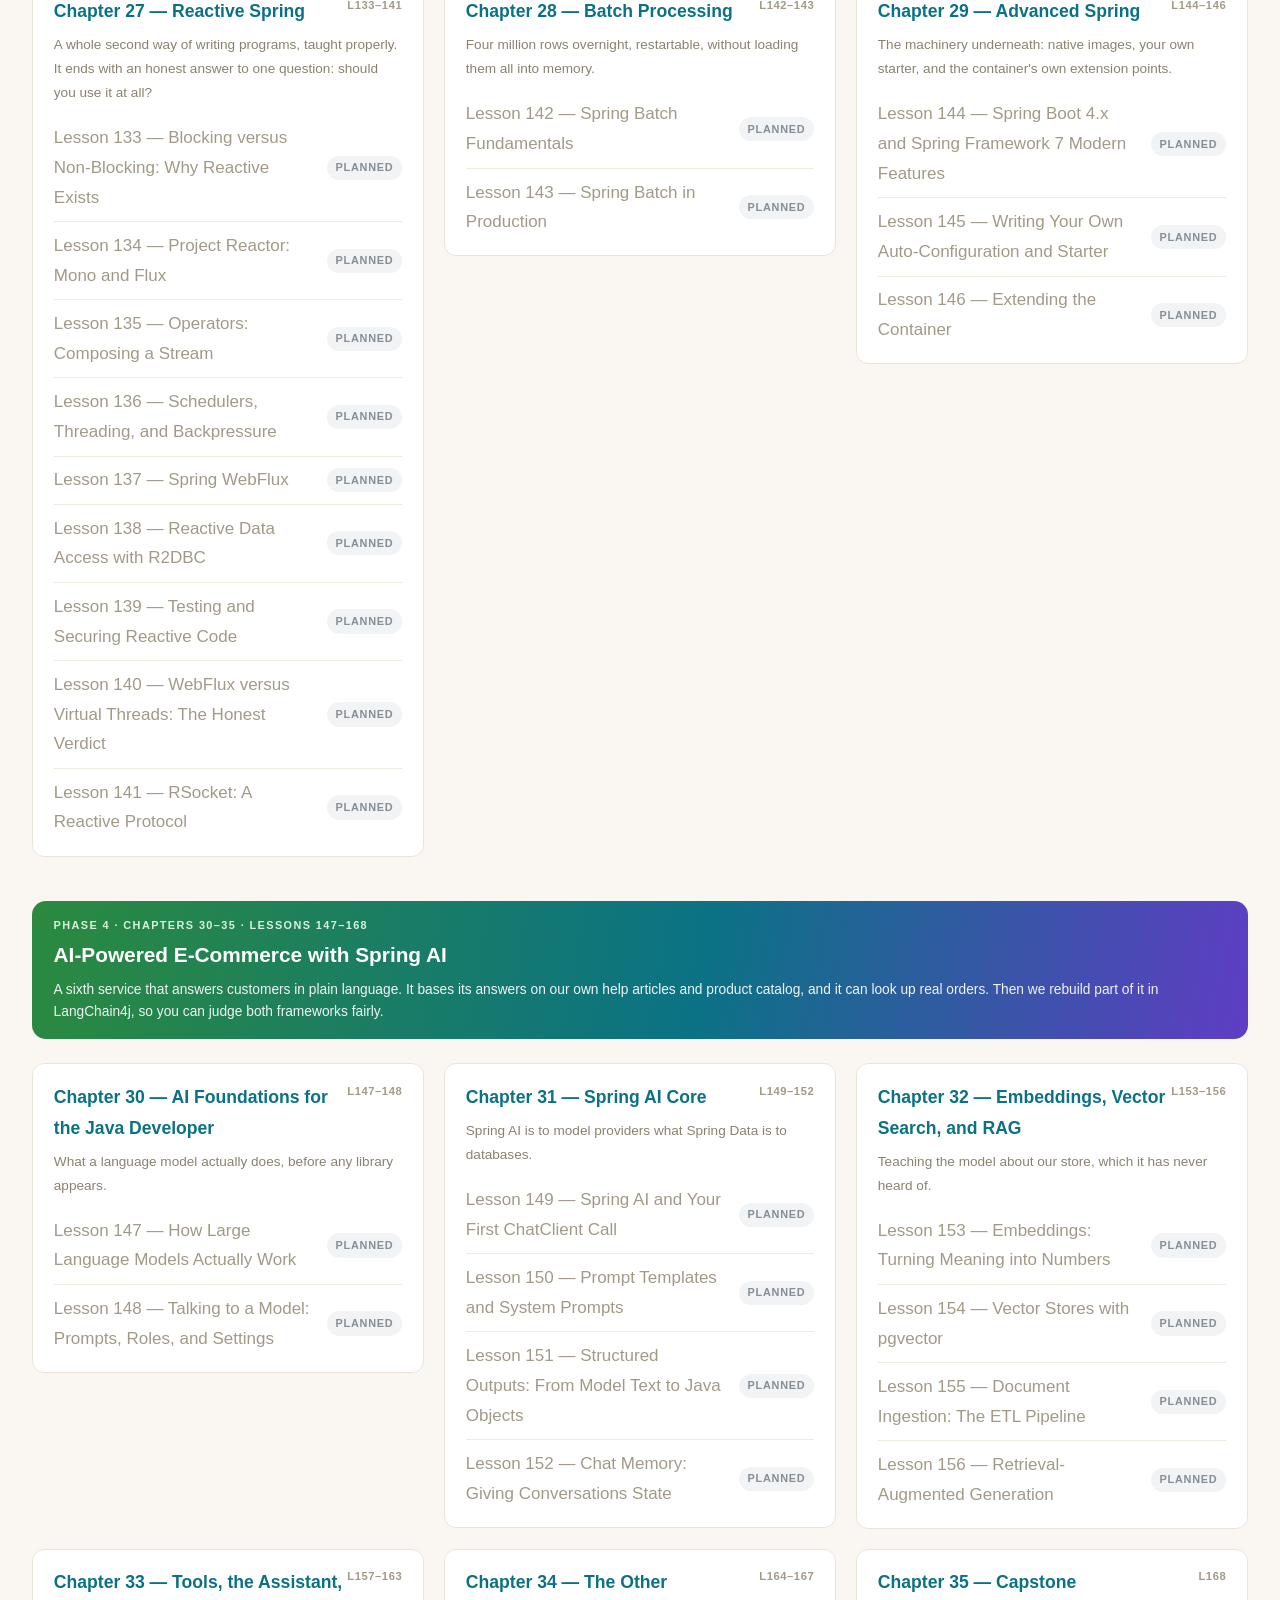
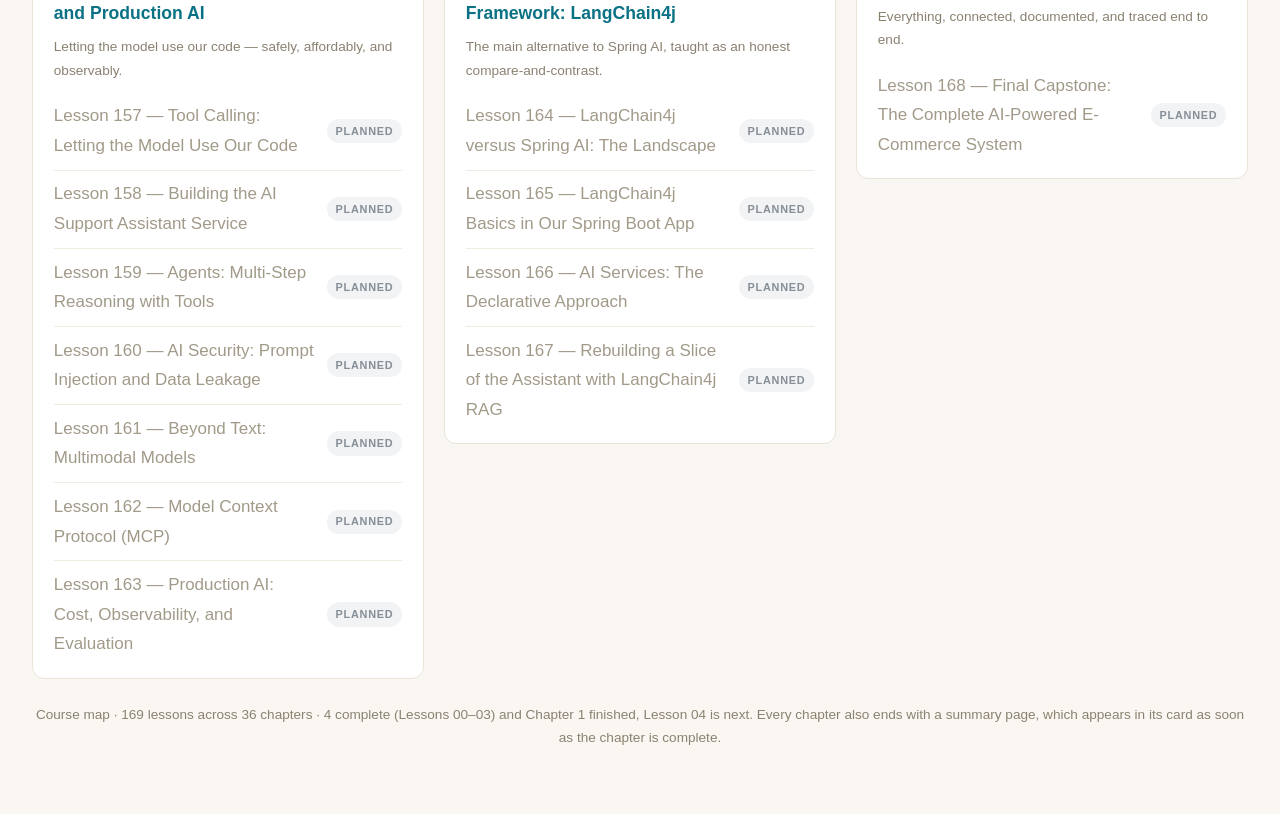
==== commit 6d970b16: "chore: rewrite lessons 00-03 and chapter 1 summary for complete beginners" ====
--- a/lessons/index.html
+++ b/lessons/index.html
@@ -48,7 +48,7 @@
       <text x="695" y="169" text-anchor="middle" class="fig-small">Lessons 147–168</text>
       <text x="695" y="184" text-anchor="middle" class="fig-small">6 chapters</text>
     </svg>
-    <figcaption>The four phases. Green is where you are now — Phase 1, the monolith. Each later phase reshapes the <em>same</em> E-Commerce system rather than starting over, so nothing you build is ever thrown away.</figcaption>
+    <figcaption>The four phases. Green is where you are now — Phase 1, the monolith. Each later phase reshapes the <em>same</em> E-Commerce system. We never start over, so nothing you build is ever thrown away.</figcaption>
   </figure>
 
   <div class="hub-stats">
@@ -421,7 +421,7 @@
 
     <div class="hub-chapter">
       <h3><span class="hub-range">L133–141</span>Chapter 27 — Reactive Spring</h3>
-      <p class="hub-sub">A whole second programming model, taught properly — and ending with an honest verdict on whether you should use it at all.</p>
+      <p class="hub-sub">A whole second way of writing programs, taught properly. It ends with an honest answer to one question: should you use it at all?</p>
       <ul class="hub-lessons">
         <li class="hub-lesson locked"><span class="hub-name">Lesson 133 — Blocking versus Non-Blocking: Why Reactive Exists</span><span class="badge todo">planned</span></li>
         <li class="hub-lesson locked"><span class="hub-name">Lesson 134 — Project Reactor: Mono and Flux</span><span class="badge todo">planned</span></li>
--- a/lessons/assets/lesson.css
+++ b/lessons/assets/lesson.css
@@ -1628,6 +1628,93 @@
   color: #095c6b;
 }
 
+/* ---------- "What you will learn" opener (green top bar) ----------
+   Sits right under the banner. Two or three short lines that tell a beginner
+   what the page will give them, before any detail starts. */
+
+.learn {
+  background: #f3f9f1;
+  border: 1px solid #cfe6d3;
+  border-top: 4px solid #2b8a3e;
+  border-radius: 10px;
+  padding: 1rem 1.3rem;
+  margin: 0 0 2rem;
+}
+
+.learn::before {
+  content: "What you will learn";
+  display: block;
+  text-transform: uppercase;
+  letter-spacing: 0.1em;
+  font-size: 0.72rem;
+  font-weight: 800;
+  color: #2b8a3e;
+  margin-bottom: 0.4rem;
+}
+
+.learn ul {
+  margin: 0;
+  padding-left: 1.2rem;
+}
+
+.learn li {
+  margin: 0.2rem 0;
+}
+
+.learn > :last-child {
+  margin-bottom: 0;
+}
+
+/* ---------- "Key words" list (end of every lesson) ----------
+   A <dl class="keywords">: each <dt> is a term, each <dd> its one-line plain
+   meaning. Two columns on wide screens, one column on a phone. */
+
+dl.keywords {
+  display: grid;
+  grid-template-columns: minmax(8rem, 15rem) minmax(0, 1fr);
+  margin: 1.2rem 0;
+  border: 1px solid #e3dccf;
+  border-radius: 10px;
+  overflow: hidden;
+}
+
+dl.keywords dt,
+dl.keywords dd {
+  margin: 0;
+  padding: 0.55rem 0.9rem;
+  border-bottom: 1px solid #ece6db;
+}
+
+dl.keywords dt {
+  font-weight: 700;
+  color: #1f6f31;
+  background: #f3f9f1;
+}
+
+dl.keywords dd {
+  background: #fffdf9;
+}
+
+dl.keywords dt:last-of-type,
+dl.keywords dd:last-of-type {
+  border-bottom: none;
+}
+
+@media (max-width: 40rem) {
+  dl.keywords {
+    grid-template-columns: minmax(0, 1fr);
+  }
+
+  dl.keywords dt {
+    border-bottom: none;
+    padding-bottom: 0.1rem;
+  }
+
+  dl.keywords dt:last-of-type {
+    border-bottom: none;
+  }
+}
+
 /* ---------- Course hub / index page ---------- */
 
 .hub {
@@ -1905,6 +1992,34 @@
     color: #4fc3d9;
   }
 
+  .learn {
+    background: #1e2a20;
+    border-color: #2f4f36;
+    border-top-color: #4caf67;
+  }
+
+  .learn::before {
+    color: #77c98a;
+  }
+
+  dl.keywords {
+    border-color: #383430;
+  }
+
+  dl.keywords dt,
+  dl.keywords dd {
+    border-bottom-color: #2c2926;
+  }
+
+  dl.keywords dt {
+    background: #1e2a20;
+    color: #77c98a;
+  }
+
+  dl.keywords dd {
+    background: #23211e;
+  }
+
   .hub-chapter {
     background: #23211e;
     border-color: #383430;
@@ -2052,6 +2167,7 @@
   .warn,
   .demo,
   .realworld,
+  .learn,
   .sim,
   details,
   section h2 {
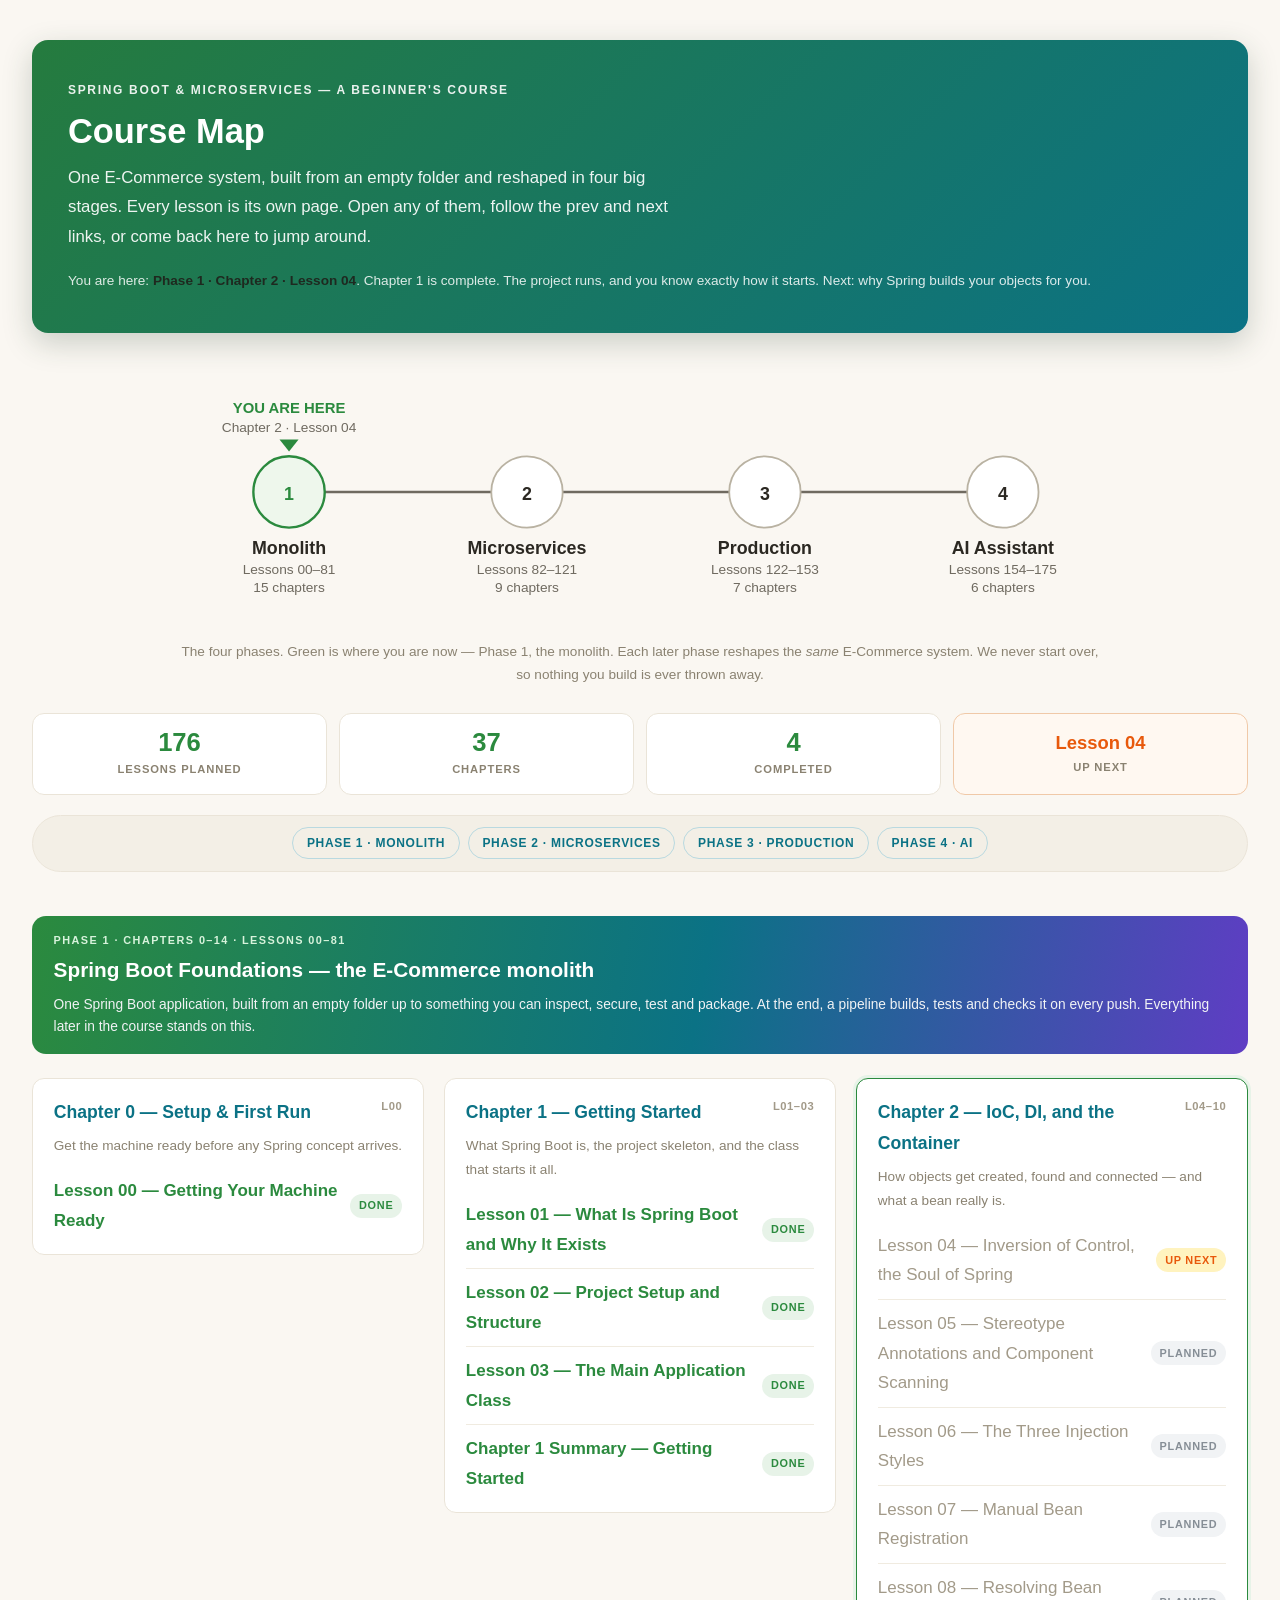
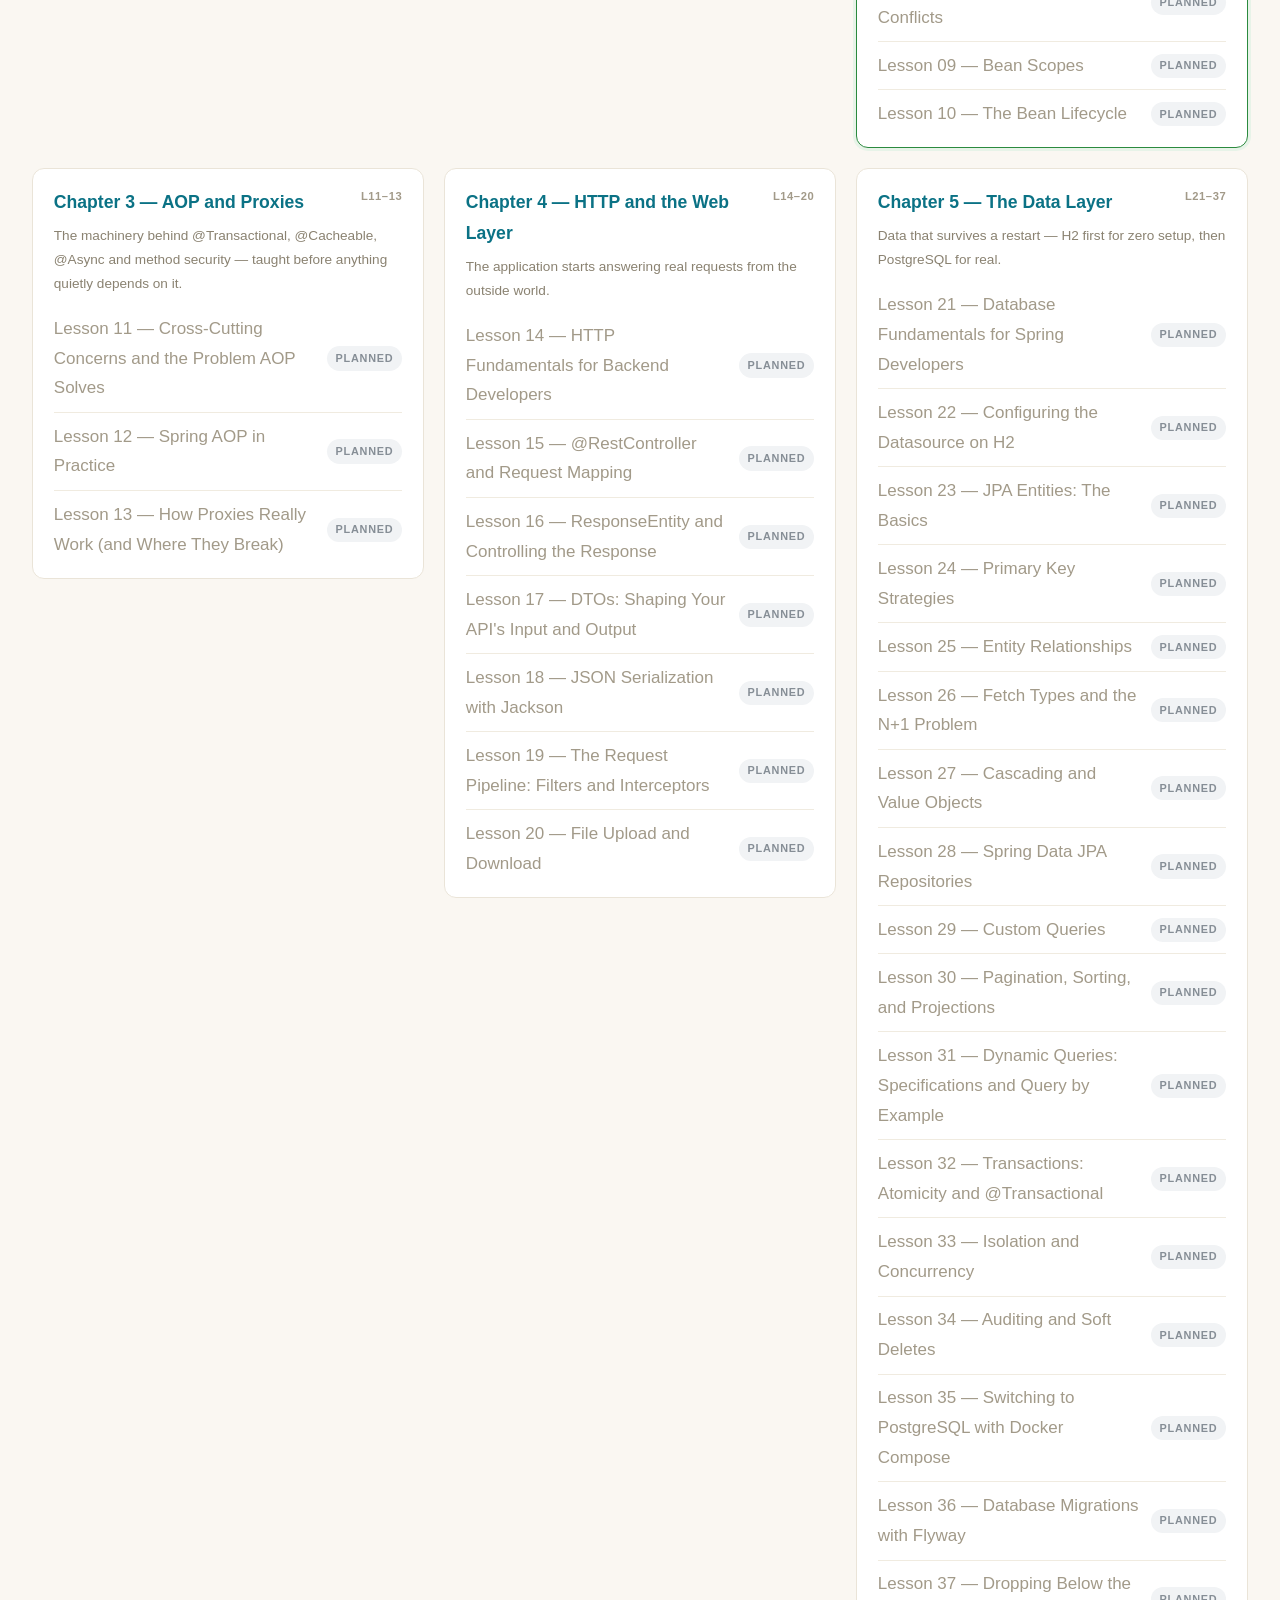
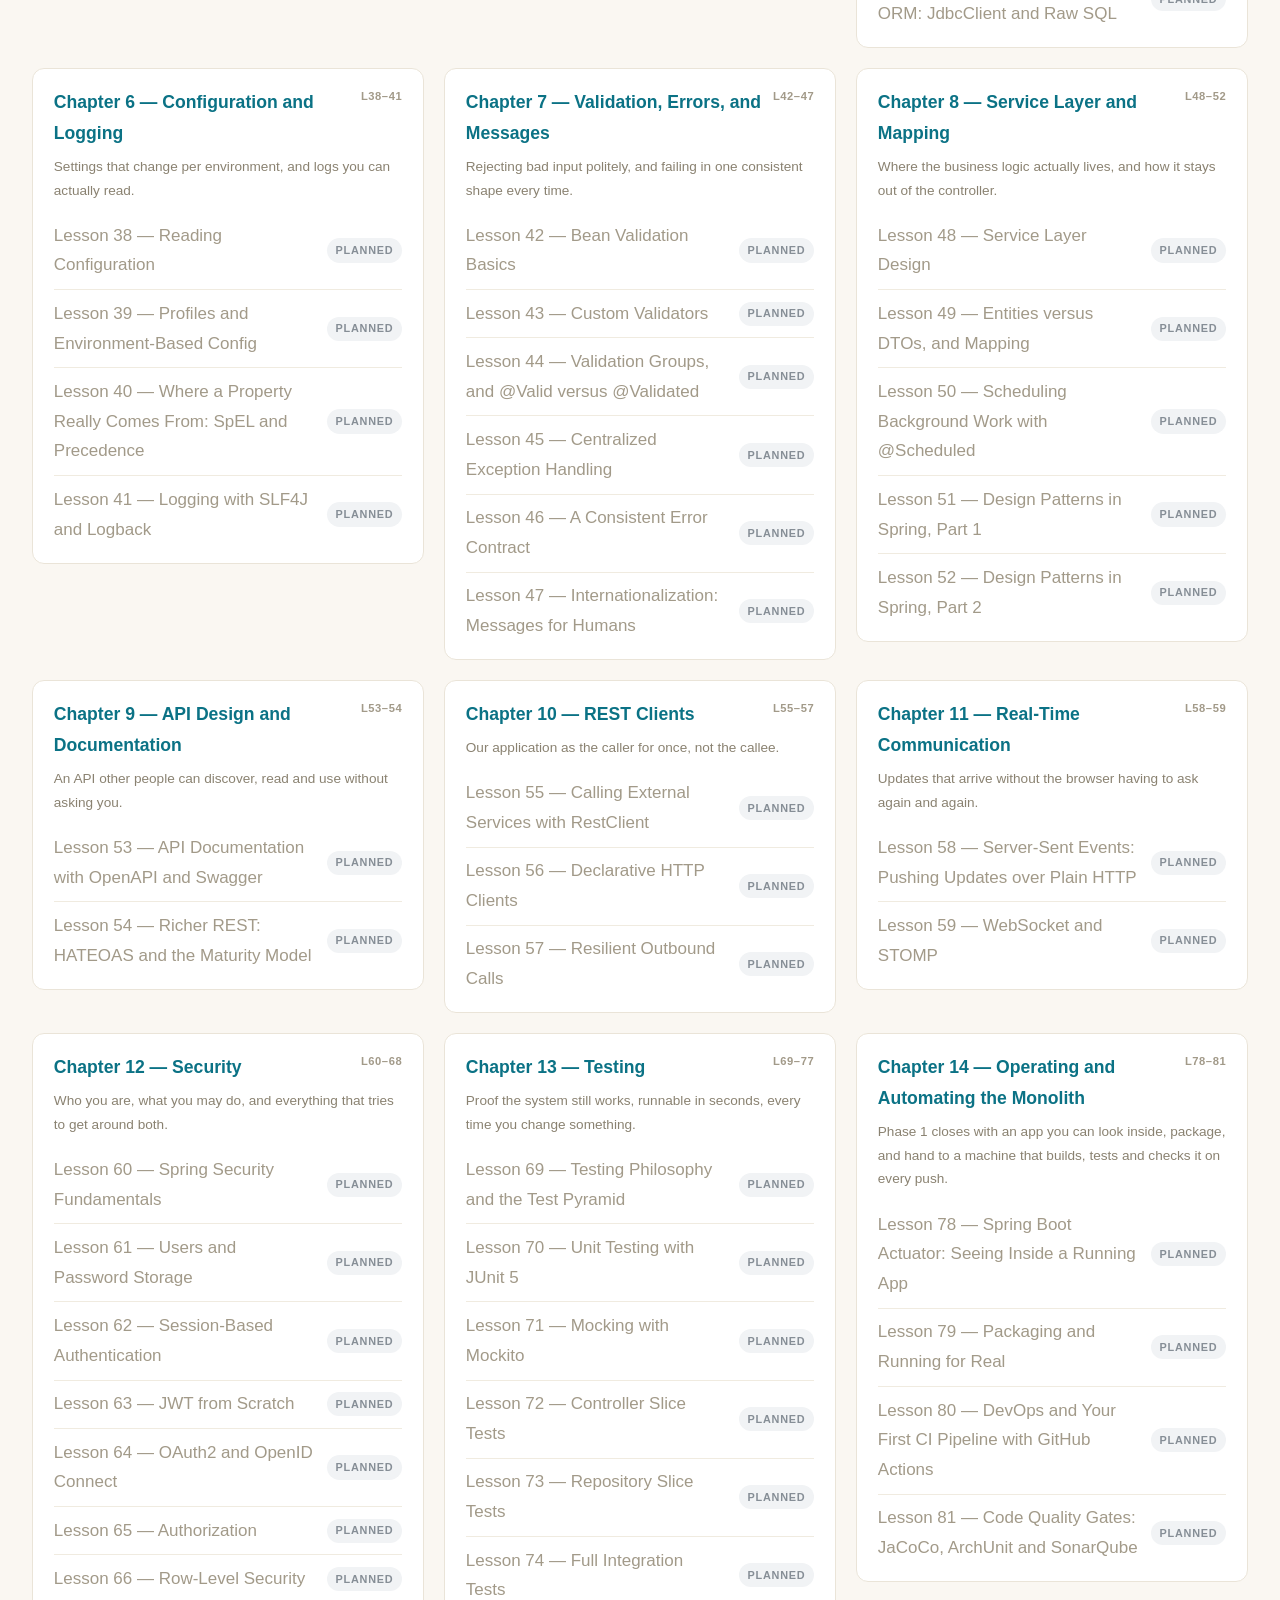
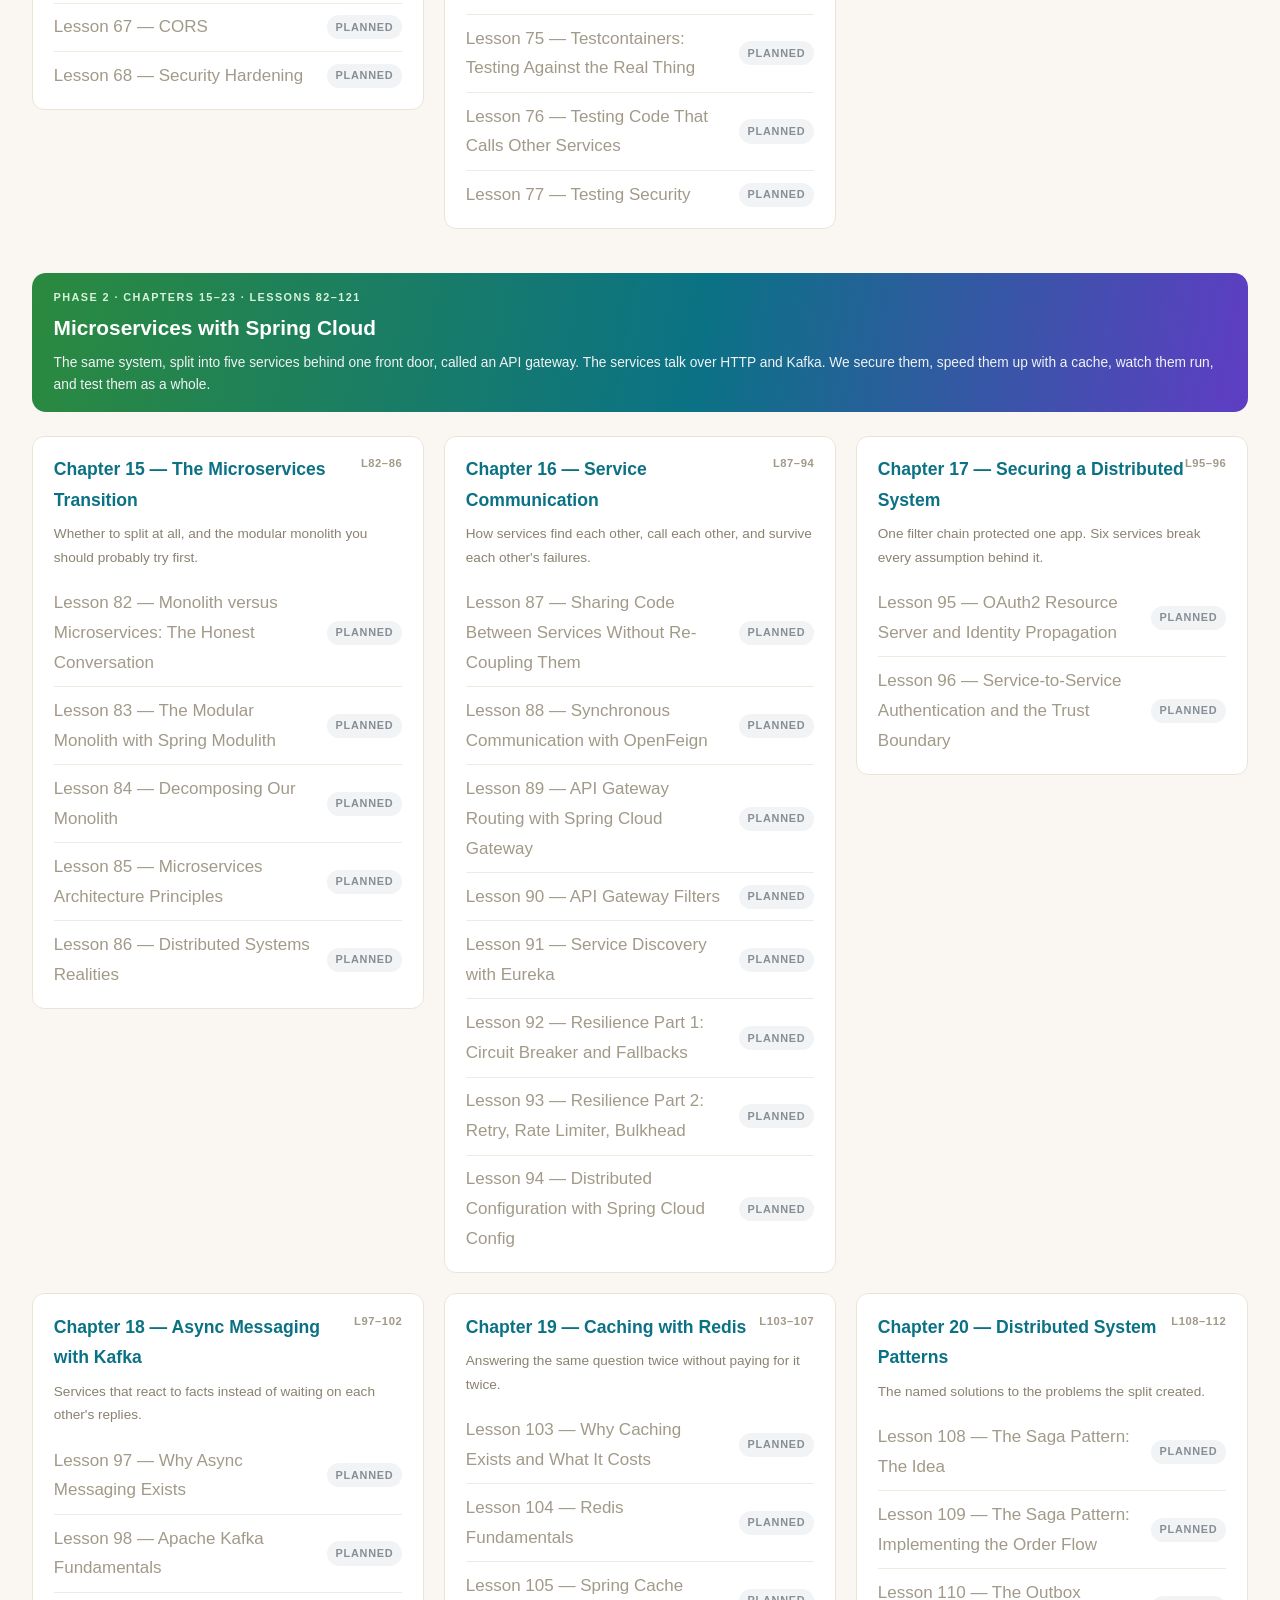
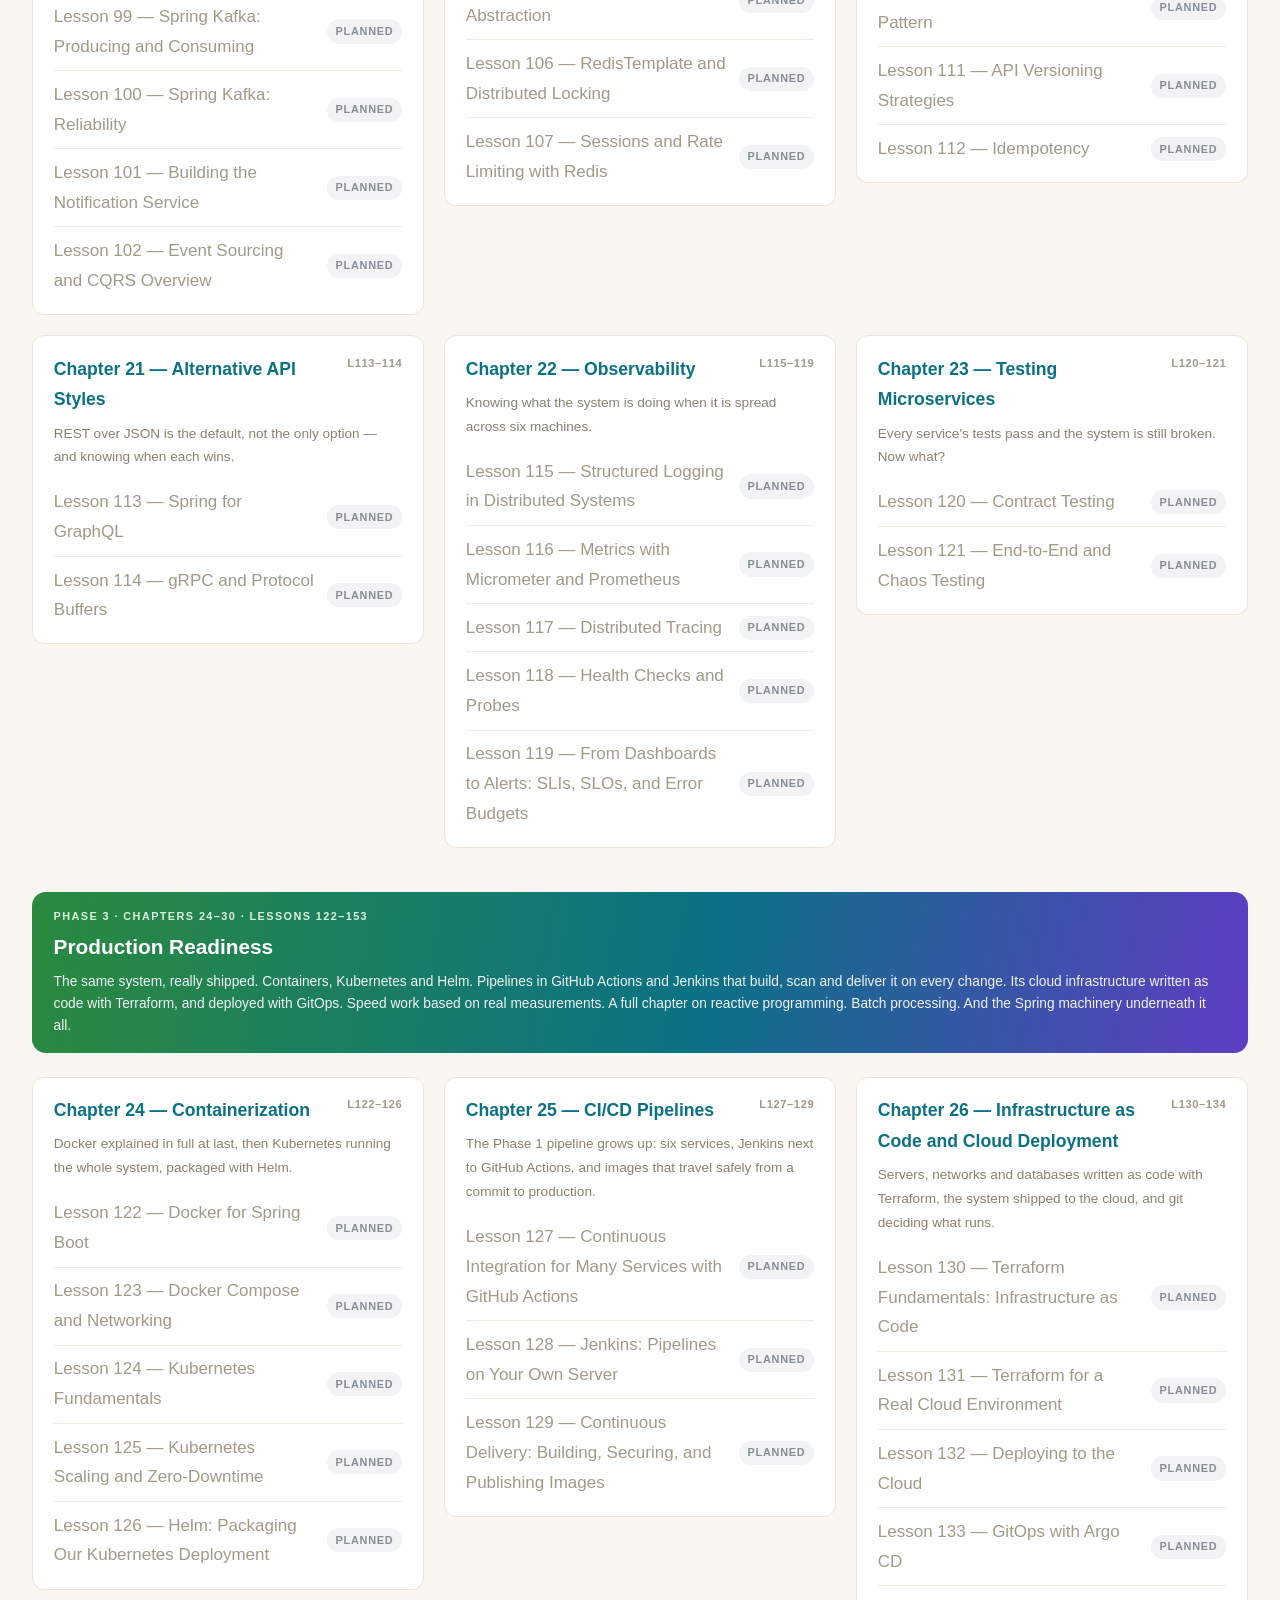
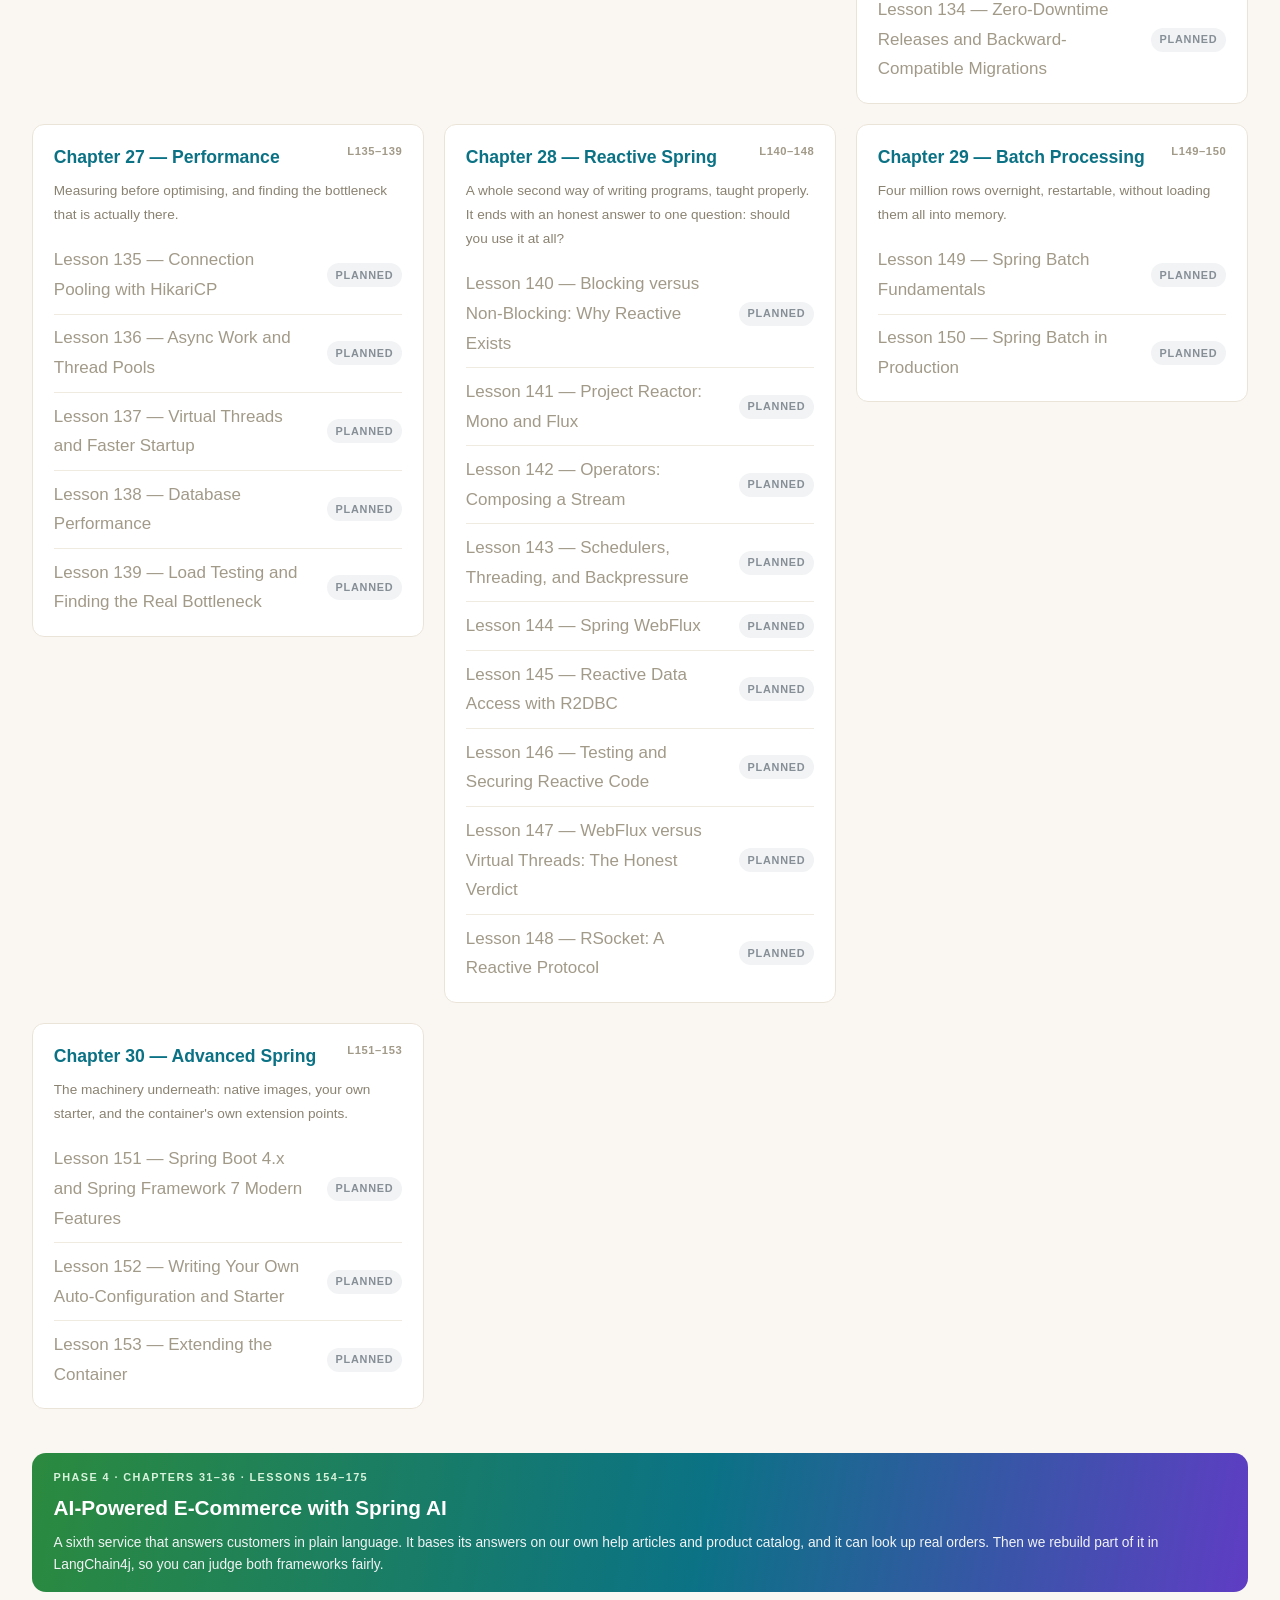
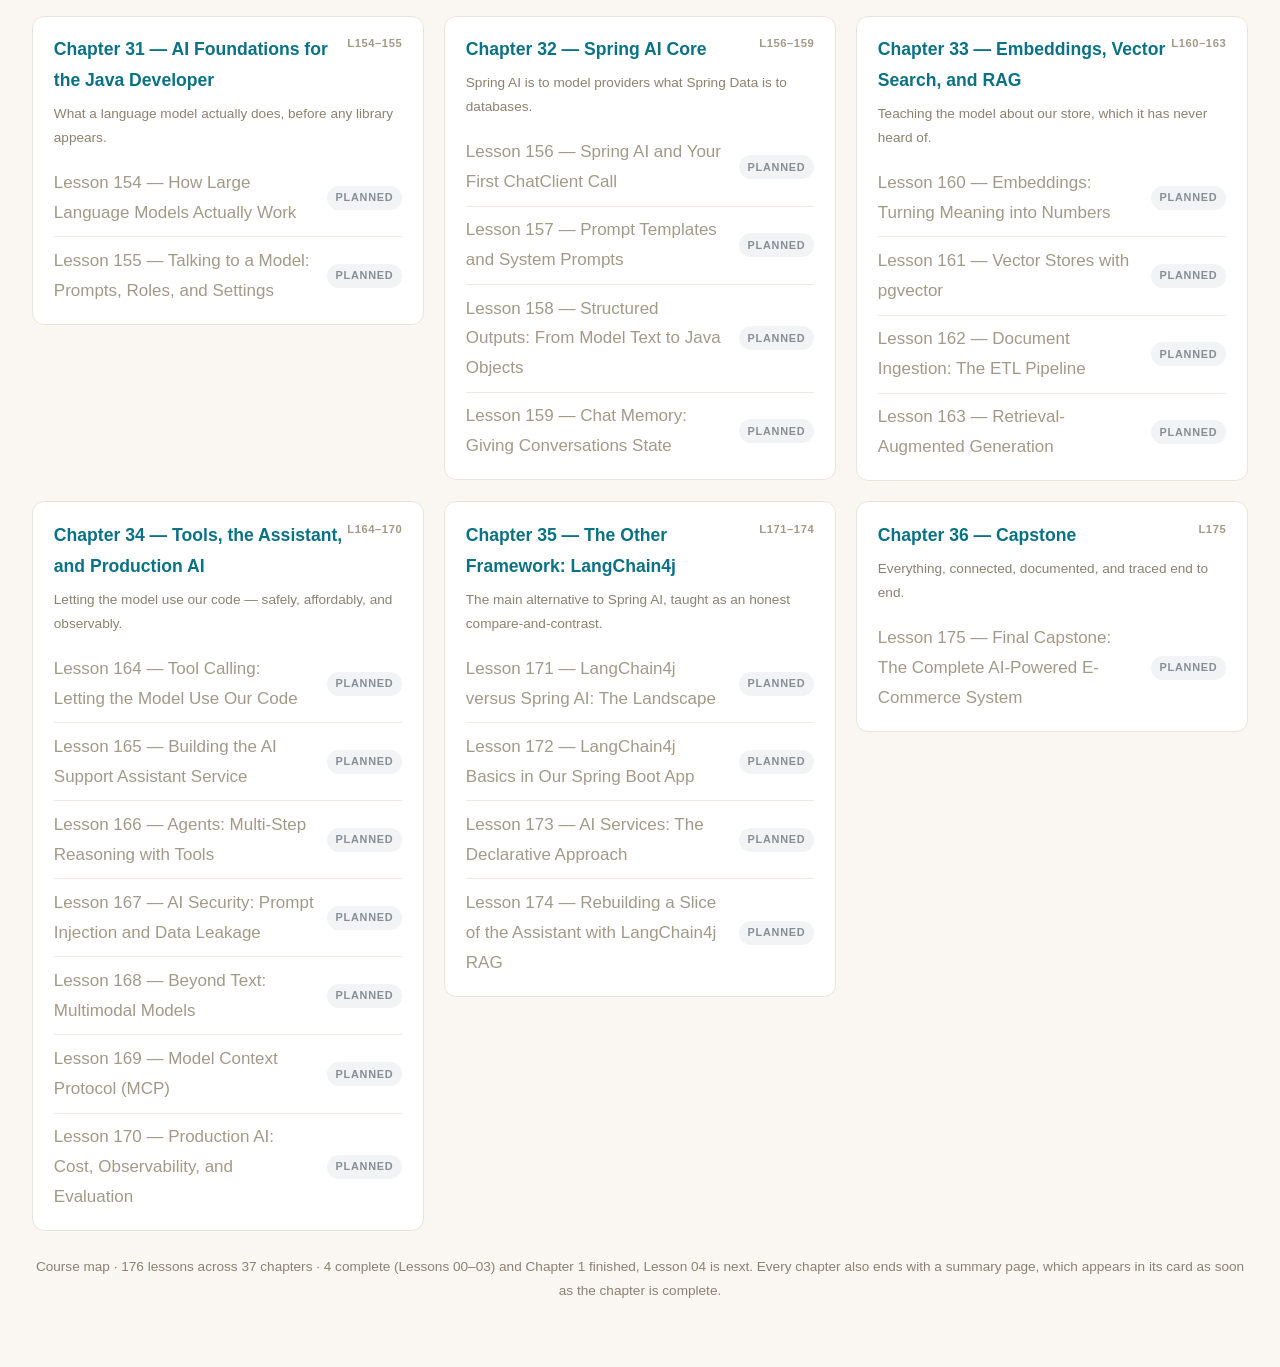
==== commit 2ab60650: "chore: add DevOps track - CI, SonarQube, Jenkins, Helm, Terraform, GitOps" ====
--- a/lessons/index.html
+++ b/lessons/index.html
@@ -17,7 +17,7 @@
   </header>
 
   <figure class="fig fig-narrow">
-    <svg viewBox="0 0 780 215" role="img" aria-label="The course roadmap: four phases along a single track. Phase 1, the monolith foundations, covers chapters 0 to 14 and lessons 00 to 79 and is where you are now, at Chapter 2, Lesson 04. Phase 2 breaks the system into microservices across chapters 15 to 23. Phase 3 hardens it for production across chapters 24 to 29. Phase 4 adds an AI support assistant across chapters 30 to 35.">
+    <svg viewBox="0 0 780 215" role="img" aria-label="The course roadmap: four phases along a single track. Phase 1, the monolith foundations, covers chapters 0 to 14 and lessons 00 to 81 and is where you are now, at Chapter 2, Lesson 04. Phase 2 breaks the system into microservices across chapters 15 to 23. Phase 3 hardens it for production, including CI/CD pipelines, infrastructure as code and cloud deployment, across chapters 24 to 30. Phase 4 adds an AI support assistant across chapters 31 to 36.">
       <path class="fig-arrow" d="M95,100 H695"/>
 
       <text x="95" y="34" text-anchor="middle" class="fig-caption-accent">YOU ARE HERE</text>
@@ -27,33 +27,33 @@
       <circle cx="95" cy="100" r="30" class="fig-box-green"/>
       <text x="95" y="107" text-anchor="middle" class="fig-h-green">1</text>
       <text x="95" y="152" text-anchor="middle" class="fig-h">Monolith</text>
-      <text x="95" y="169" text-anchor="middle" class="fig-small">Lessons 00–79</text>
+      <text x="95" y="169" text-anchor="middle" class="fig-small">Lessons 00–81</text>
       <text x="95" y="184" text-anchor="middle" class="fig-small">15 chapters</text>
 
       <circle cx="295" cy="100" r="30" class="fig-box"/>
       <text x="295" y="107" text-anchor="middle" class="fig-h">2</text>
       <text x="295" y="152" text-anchor="middle" class="fig-h">Microservices</text>
-      <text x="295" y="169" text-anchor="middle" class="fig-small">Lessons 80–119</text>
+      <text x="295" y="169" text-anchor="middle" class="fig-small">Lessons 82–121</text>
       <text x="295" y="184" text-anchor="middle" class="fig-small">9 chapters</text>
 
       <circle cx="495" cy="100" r="30" class="fig-box"/>
       <text x="495" y="107" text-anchor="middle" class="fig-h">3</text>
       <text x="495" y="152" text-anchor="middle" class="fig-h">Production</text>
-      <text x="495" y="169" text-anchor="middle" class="fig-small">Lessons 120–146</text>
-      <text x="495" y="184" text-anchor="middle" class="fig-small">6 chapters</text>
+      <text x="495" y="169" text-anchor="middle" class="fig-small">Lessons 122–153</text>
+      <text x="495" y="184" text-anchor="middle" class="fig-small">7 chapters</text>
 
       <circle cx="695" cy="100" r="30" class="fig-box"/>
       <text x="695" y="107" text-anchor="middle" class="fig-h">4</text>
       <text x="695" y="152" text-anchor="middle" class="fig-h">AI Assistant</text>
-      <text x="695" y="169" text-anchor="middle" class="fig-small">Lessons 147–168</text>
+      <text x="695" y="169" text-anchor="middle" class="fig-small">Lessons 154–175</text>
       <text x="695" y="184" text-anchor="middle" class="fig-small">6 chapters</text>
     </svg>
     <figcaption>The four phases. Green is where you are now — Phase 1, the monolith. Each later phase reshapes the <em>same</em> E-Commerce system. We never start over, so nothing you build is ever thrown away.</figcaption>
   </figure>
 
   <div class="hub-stats">
-    <div class="hub-stat"><span class="hub-stat-num">169</span><span class="hub-stat-label">lessons planned</span></div>
-    <div class="hub-stat"><span class="hub-stat-num">36</span><span class="hub-stat-label">chapters</span></div>
+    <div class="hub-stat"><span class="hub-stat-num">176</span><span class="hub-stat-label">lessons planned</span></div>
+    <div class="hub-stat"><span class="hub-stat-num">37</span><span class="hub-stat-label">chapters</span></div>
     <div class="hub-stat"><span class="hub-stat-num">4</span><span class="hub-stat-label">completed</span></div>
     <div class="hub-stat accent"><span class="hub-stat-num">Lesson 04</span><span class="hub-stat-label">up next</span></div>
   </div>
@@ -67,9 +67,9 @@
 
   <!-- ===================== PHASE 1 ===================== -->
   <div class="hub-phase" id="phase-1">
-    <p class="hub-phase-kicker">Phase 1 · Chapters 0–14 · Lessons 00–79</p>
+    <p class="hub-phase-kicker">Phase 1 · Chapters 0–14 · Lessons 00–81</p>
     <h2>Spring Boot Foundations — the E-Commerce monolith</h2>
-    <p>One Spring Boot application, built from an empty folder up to something you can inspect, secure, test and package. Everything later in the course stands on this.</p>
+    <p>One Spring Boot application, built from an empty folder up to something you can inspect, secure, test and package. At the end, a pipeline builds, tests and checks it on every push. Everything later in the course stands on this.</p>
   </div>
 
   <div class="hubgrid">
@@ -252,11 +252,13 @@
     </div>
 
     <div class="hub-chapter">
-      <h3><span class="hub-range">L78–79</span>Chapter 14 — Operating the Monolith</h3>
-      <p class="hub-sub">Phase 1 closes with an app you can look inside, package, and shut down cleanly.</p>
+      <h3><span class="hub-range">L78–81</span>Chapter 14 — Operating and Automating the Monolith</h3>
+      <p class="hub-sub">Phase 1 closes with an app you can look inside, package, and hand to a machine that builds, tests and checks it on every push.</p>
       <ul class="hub-lessons">
         <li class="hub-lesson locked"><span class="hub-name">Lesson 78 — Spring Boot Actuator: Seeing Inside a Running App</span><span class="badge todo">planned</span></li>
         <li class="hub-lesson locked"><span class="hub-name">Lesson 79 — Packaging and Running for Real</span><span class="badge todo">planned</span></li>
+        <li class="hub-lesson locked"><span class="hub-name">Lesson 80 — DevOps and Your First CI Pipeline with GitHub Actions</span><span class="badge todo">planned</span></li>
+        <li class="hub-lesson locked"><span class="hub-name">Lesson 81 — Code Quality Gates: JaCoCo, ArchUnit and SonarQube</span><span class="badge todo">planned</span></li>
       </ul>
     </div>
 
@@ -264,7 +266,7 @@
 
   <!-- ===================== PHASE 2 ===================== -->
   <div class="hub-phase" id="phase-2">
-    <p class="hub-phase-kicker">Phase 2 · Chapters 15–23 · Lessons 80–119</p>
+    <p class="hub-phase-kicker">Phase 2 · Chapters 15–23 · Lessons 82–121</p>
     <h2>Microservices with Spring Cloud</h2>
     <p>The same system, split into five services behind one front door, called an API gateway. The services talk over HTTP and Kafka. We secure them, speed them up with a cache, watch them run, and test them as a whole.</p>
   </div>
@@ -272,105 +274,105 @@
   <div class="hubgrid">
 
     <div class="hub-chapter">
-      <h3><span class="hub-range">L80–84</span>Chapter 15 — The Microservices Transition</h3>
+      <h3><span class="hub-range">L82–86</span>Chapter 15 — The Microservices Transition</h3>
       <p class="hub-sub">Whether to split at all, and the modular monolith you should probably try first.</p>
       <ul class="hub-lessons">
-        <li class="hub-lesson locked"><span class="hub-name">Lesson 80 — Monolith versus Microservices: The Honest Conversation</span><span class="badge todo">planned</span></li>
-        <li class="hub-lesson locked"><span class="hub-name">Lesson 81 — The Modular Monolith with Spring Modulith</span><span class="badge todo">planned</span></li>
-        <li class="hub-lesson locked"><span class="hub-name">Lesson 82 — Decomposing Our Monolith</span><span class="badge todo">planned</span></li>
-        <li class="hub-lesson locked"><span class="hub-name">Lesson 83 — Microservices Architecture Principles</span><span class="badge todo">planned</span></li>
-        <li class="hub-lesson locked"><span class="hub-name">Lesson 84 — Distributed Systems Realities</span><span class="badge todo">planned</span></li>
-      </ul>
-    </div>
-
-    <div class="hub-chapter">
-      <h3><span class="hub-range">L85–92</span>Chapter 16 — Service Communication</h3>
+        <li class="hub-lesson locked"><span class="hub-name">Lesson 82 — Monolith versus Microservices: The Honest Conversation</span><span class="badge todo">planned</span></li>
+        <li class="hub-lesson locked"><span class="hub-name">Lesson 83 — The Modular Monolith with Spring Modulith</span><span class="badge todo">planned</span></li>
+        <li class="hub-lesson locked"><span class="hub-name">Lesson 84 — Decomposing Our Monolith</span><span class="badge todo">planned</span></li>
+        <li class="hub-lesson locked"><span class="hub-name">Lesson 85 — Microservices Architecture Principles</span><span class="badge todo">planned</span></li>
+        <li class="hub-lesson locked"><span class="hub-name">Lesson 86 — Distributed Systems Realities</span><span class="badge todo">planned</span></li>
+      </ul>
+    </div>
+
+    <div class="hub-chapter">
+      <h3><span class="hub-range">L87–94</span>Chapter 16 — Service Communication</h3>
       <p class="hub-sub">How services find each other, call each other, and survive each other's failures.</p>
       <ul class="hub-lessons">
-        <li class="hub-lesson locked"><span class="hub-name">Lesson 85 — Sharing Code Between Services Without Re-Coupling Them</span><span class="badge todo">planned</span></li>
-        <li class="hub-lesson locked"><span class="hub-name">Lesson 86 — Synchronous Communication with OpenFeign</span><span class="badge todo">planned</span></li>
-        <li class="hub-lesson locked"><span class="hub-name">Lesson 87 — API Gateway Routing with Spring Cloud Gateway</span><span class="badge todo">planned</span></li>
-        <li class="hub-lesson locked"><span class="hub-name">Lesson 88 — API Gateway Filters</span><span class="badge todo">planned</span></li>
-        <li class="hub-lesson locked"><span class="hub-name">Lesson 89 — Service Discovery with Eureka</span><span class="badge todo">planned</span></li>
-        <li class="hub-lesson locked"><span class="hub-name">Lesson 90 — Resilience Part 1: Circuit Breaker and Fallbacks</span><span class="badge todo">planned</span></li>
-        <li class="hub-lesson locked"><span class="hub-name">Lesson 91 — Resilience Part 2: Retry, Rate Limiter, Bulkhead</span><span class="badge todo">planned</span></li>
-        <li class="hub-lesson locked"><span class="hub-name">Lesson 92 — Distributed Configuration with Spring Cloud Config</span><span class="badge todo">planned</span></li>
-      </ul>
-    </div>
-
-    <div class="hub-chapter">
-      <h3><span class="hub-range">L93–94</span>Chapter 17 — Securing a Distributed System</h3>
+        <li class="hub-lesson locked"><span class="hub-name">Lesson 87 — Sharing Code Between Services Without Re-Coupling Them</span><span class="badge todo">planned</span></li>
+        <li class="hub-lesson locked"><span class="hub-name">Lesson 88 — Synchronous Communication with OpenFeign</span><span class="badge todo">planned</span></li>
+        <li class="hub-lesson locked"><span class="hub-name">Lesson 89 — API Gateway Routing with Spring Cloud Gateway</span><span class="badge todo">planned</span></li>
+        <li class="hub-lesson locked"><span class="hub-name">Lesson 90 — API Gateway Filters</span><span class="badge todo">planned</span></li>
+        <li class="hub-lesson locked"><span class="hub-name">Lesson 91 — Service Discovery with Eureka</span><span class="badge todo">planned</span></li>
+        <li class="hub-lesson locked"><span class="hub-name">Lesson 92 — Resilience Part 1: Circuit Breaker and Fallbacks</span><span class="badge todo">planned</span></li>
+        <li class="hub-lesson locked"><span class="hub-name">Lesson 93 — Resilience Part 2: Retry, Rate Limiter, Bulkhead</span><span class="badge todo">planned</span></li>
+        <li class="hub-lesson locked"><span class="hub-name">Lesson 94 — Distributed Configuration with Spring Cloud Config</span><span class="badge todo">planned</span></li>
+      </ul>
+    </div>
+
+    <div class="hub-chapter">
+      <h3><span class="hub-range">L95–96</span>Chapter 17 — Securing a Distributed System</h3>
       <p class="hub-sub">One filter chain protected one app. Six services break every assumption behind it.</p>
       <ul class="hub-lessons">
-        <li class="hub-lesson locked"><span class="hub-name">Lesson 93 — OAuth2 Resource Server and Identity Propagation</span><span class="badge todo">planned</span></li>
-        <li class="hub-lesson locked"><span class="hub-name">Lesson 94 — Service-to-Service Authentication and the Trust Boundary</span><span class="badge todo">planned</span></li>
-      </ul>
-    </div>
-
-    <div class="hub-chapter">
-      <h3><span class="hub-range">L95–100</span>Chapter 18 — Async Messaging with Kafka</h3>
+        <li class="hub-lesson locked"><span class="hub-name">Lesson 95 — OAuth2 Resource Server and Identity Propagation</span><span class="badge todo">planned</span></li>
+        <li class="hub-lesson locked"><span class="hub-name">Lesson 96 — Service-to-Service Authentication and the Trust Boundary</span><span class="badge todo">planned</span></li>
+      </ul>
+    </div>
+
+    <div class="hub-chapter">
+      <h3><span class="hub-range">L97–102</span>Chapter 18 — Async Messaging with Kafka</h3>
       <p class="hub-sub">Services that react to facts instead of waiting on each other's replies.</p>
       <ul class="hub-lessons">
-        <li class="hub-lesson locked"><span class="hub-name">Lesson 95 — Why Async Messaging Exists</span><span class="badge todo">planned</span></li>
-        <li class="hub-lesson locked"><span class="hub-name">Lesson 96 — Apache Kafka Fundamentals</span><span class="badge todo">planned</span></li>
-        <li class="hub-lesson locked"><span class="hub-name">Lesson 97 — Spring Kafka: Producing and Consuming</span><span class="badge todo">planned</span></li>
-        <li class="hub-lesson locked"><span class="hub-name">Lesson 98 — Spring Kafka: Reliability</span><span class="badge todo">planned</span></li>
-        <li class="hub-lesson locked"><span class="hub-name">Lesson 99 — Building the Notification Service</span><span class="badge todo">planned</span></li>
-        <li class="hub-lesson locked"><span class="hub-name">Lesson 100 — Event Sourcing and CQRS Overview</span><span class="badge todo">planned</span></li>
-      </ul>
-    </div>
-
-    <div class="hub-chapter">
-      <h3><span class="hub-range">L101–105</span>Chapter 19 — Caching with Redis</h3>
+        <li class="hub-lesson locked"><span class="hub-name">Lesson 97 — Why Async Messaging Exists</span><span class="badge todo">planned</span></li>
+        <li class="hub-lesson locked"><span class="hub-name">Lesson 98 — Apache Kafka Fundamentals</span><span class="badge todo">planned</span></li>
+        <li class="hub-lesson locked"><span class="hub-name">Lesson 99 — Spring Kafka: Producing and Consuming</span><span class="badge todo">planned</span></li>
+        <li class="hub-lesson locked"><span class="hub-name">Lesson 100 — Spring Kafka: Reliability</span><span class="badge todo">planned</span></li>
+        <li class="hub-lesson locked"><span class="hub-name">Lesson 101 — Building the Notification Service</span><span class="badge todo">planned</span></li>
+        <li class="hub-lesson locked"><span class="hub-name">Lesson 102 — Event Sourcing and CQRS Overview</span><span class="badge todo">planned</span></li>
+      </ul>
+    </div>
+
+    <div class="hub-chapter">
+      <h3><span class="hub-range">L103–107</span>Chapter 19 — Caching with Redis</h3>
       <p class="hub-sub">Answering the same question twice without paying for it twice.</p>
       <ul class="hub-lessons">
-        <li class="hub-lesson locked"><span class="hub-name">Lesson 101 — Why Caching Exists and What It Costs</span><span class="badge todo">planned</span></li>
-        <li class="hub-lesson locked"><span class="hub-name">Lesson 102 — Redis Fundamentals</span><span class="badge todo">planned</span></li>
-        <li class="hub-lesson locked"><span class="hub-name">Lesson 103 — Spring Cache Abstraction</span><span class="badge todo">planned</span></li>
-        <li class="hub-lesson locked"><span class="hub-name">Lesson 104 — RedisTemplate and Distributed Locking</span><span class="badge todo">planned</span></li>
-        <li class="hub-lesson locked"><span class="hub-name">Lesson 105 — Sessions and Rate Limiting with Redis</span><span class="badge todo">planned</span></li>
-      </ul>
-    </div>
-
-    <div class="hub-chapter">
-      <h3><span class="hub-range">L106–110</span>Chapter 20 — Distributed System Patterns</h3>
+        <li class="hub-lesson locked"><span class="hub-name">Lesson 103 — Why Caching Exists and What It Costs</span><span class="badge todo">planned</span></li>
+        <li class="hub-lesson locked"><span class="hub-name">Lesson 104 — Redis Fundamentals</span><span class="badge todo">planned</span></li>
+        <li class="hub-lesson locked"><span class="hub-name">Lesson 105 — Spring Cache Abstraction</span><span class="badge todo">planned</span></li>
+        <li class="hub-lesson locked"><span class="hub-name">Lesson 106 — RedisTemplate and Distributed Locking</span><span class="badge todo">planned</span></li>
+        <li class="hub-lesson locked"><span class="hub-name">Lesson 107 — Sessions and Rate Limiting with Redis</span><span class="badge todo">planned</span></li>
+      </ul>
+    </div>
+
+    <div class="hub-chapter">
+      <h3><span class="hub-range">L108–112</span>Chapter 20 — Distributed System Patterns</h3>
       <p class="hub-sub">The named solutions to the problems the split created.</p>
       <ul class="hub-lessons">
-        <li class="hub-lesson locked"><span class="hub-name">Lesson 106 — The Saga Pattern: The Idea</span><span class="badge todo">planned</span></li>
-        <li class="hub-lesson locked"><span class="hub-name">Lesson 107 — The Saga Pattern: Implementing the Order Flow</span><span class="badge todo">planned</span></li>
-        <li class="hub-lesson locked"><span class="hub-name">Lesson 108 — The Outbox Pattern</span><span class="badge todo">planned</span></li>
-        <li class="hub-lesson locked"><span class="hub-name">Lesson 109 — API Versioning Strategies</span><span class="badge todo">planned</span></li>
-        <li class="hub-lesson locked"><span class="hub-name">Lesson 110 — Idempotency</span><span class="badge todo">planned</span></li>
-      </ul>
-    </div>
-
-    <div class="hub-chapter">
-      <h3><span class="hub-range">L111–112</span>Chapter 21 — Alternative API Styles</h3>
+        <li class="hub-lesson locked"><span class="hub-name">Lesson 108 — The Saga Pattern: The Idea</span><span class="badge todo">planned</span></li>
+        <li class="hub-lesson locked"><span class="hub-name">Lesson 109 — The Saga Pattern: Implementing the Order Flow</span><span class="badge todo">planned</span></li>
+        <li class="hub-lesson locked"><span class="hub-name">Lesson 110 — The Outbox Pattern</span><span class="badge todo">planned</span></li>
+        <li class="hub-lesson locked"><span class="hub-name">Lesson 111 — API Versioning Strategies</span><span class="badge todo">planned</span></li>
+        <li class="hub-lesson locked"><span class="hub-name">Lesson 112 — Idempotency</span><span class="badge todo">planned</span></li>
+      </ul>
+    </div>
+
+    <div class="hub-chapter">
+      <h3><span class="hub-range">L113–114</span>Chapter 21 — Alternative API Styles</h3>
       <p class="hub-sub">REST over JSON is the default, not the only option — and knowing when each wins.</p>
       <ul class="hub-lessons">
-        <li class="hub-lesson locked"><span class="hub-name">Lesson 111 — Spring for GraphQL</span><span class="badge todo">planned</span></li>
-        <li class="hub-lesson locked"><span class="hub-name">Lesson 112 — gRPC and Protocol Buffers</span><span class="badge todo">planned</span></li>
-      </ul>
-    </div>
-
-    <div class="hub-chapter">
-      <h3><span class="hub-range">L113–117</span>Chapter 22 — Observability</h3>
+        <li class="hub-lesson locked"><span class="hub-name">Lesson 113 — Spring for GraphQL</span><span class="badge todo">planned</span></li>
+        <li class="hub-lesson locked"><span class="hub-name">Lesson 114 — gRPC and Protocol Buffers</span><span class="badge todo">planned</span></li>
+      </ul>
+    </div>
+
+    <div class="hub-chapter">
+      <h3><span class="hub-range">L115–119</span>Chapter 22 — Observability</h3>
       <p class="hub-sub">Knowing what the system is doing when it is spread across six machines.</p>
       <ul class="hub-lessons">
-        <li class="hub-lesson locked"><span class="hub-name">Lesson 113 — Structured Logging in Distributed Systems</span><span class="badge todo">planned</span></li>
-        <li class="hub-lesson locked"><span class="hub-name">Lesson 114 — Metrics with Micrometer and Prometheus</span><span class="badge todo">planned</span></li>
-        <li class="hub-lesson locked"><span class="hub-name">Lesson 115 — Distributed Tracing</span><span class="badge todo">planned</span></li>
-        <li class="hub-lesson locked"><span class="hub-name">Lesson 116 — Health Checks and Probes</span><span class="badge todo">planned</span></li>
-        <li class="hub-lesson locked"><span class="hub-name">Lesson 117 — From Dashboards to Alerts: SLIs, SLOs, and Error Budgets</span><span class="badge todo">planned</span></li>
-      </ul>
-    </div>
-
-    <div class="hub-chapter">
-      <h3><span class="hub-range">L118–119</span>Chapter 23 — Testing Microservices</h3>
+        <li class="hub-lesson locked"><span class="hub-name">Lesson 115 — Structured Logging in Distributed Systems</span><span class="badge todo">planned</span></li>
+        <li class="hub-lesson locked"><span class="hub-name">Lesson 116 — Metrics with Micrometer and Prometheus</span><span class="badge todo">planned</span></li>
+        <li class="hub-lesson locked"><span class="hub-name">Lesson 117 — Distributed Tracing</span><span class="badge todo">planned</span></li>
+        <li class="hub-lesson locked"><span class="hub-name">Lesson 118 — Health Checks and Probes</span><span class="badge todo">planned</span></li>
+        <li class="hub-lesson locked"><span class="hub-name">Lesson 119 — From Dashboards to Alerts: SLIs, SLOs, and Error Budgets</span><span class="badge todo">planned</span></li>
+      </ul>
+    </div>
+
+    <div class="hub-chapter">
+      <h3><span class="hub-range">L120–121</span>Chapter 23 — Testing Microservices</h3>
       <p class="hub-sub">Every service's tests pass and the system is still broken. Now what?</p>
       <ul class="hub-lessons">
-        <li class="hub-lesson locked"><span class="hub-name">Lesson 118 — Contract Testing</span><span class="badge todo">planned</span></li>
-        <li class="hub-lesson locked"><span class="hub-name">Lesson 119 — End-to-End and Chaos Testing</span><span class="badge todo">planned</span></li>
+        <li class="hub-lesson locked"><span class="hub-name">Lesson 120 — Contract Testing</span><span class="badge todo">planned</span></li>
+        <li class="hub-lesson locked"><span class="hub-name">Lesson 121 — End-to-End and Chaos Testing</span><span class="badge todo">planned</span></li>
       </ul>
     </div>
 
@@ -378,79 +380,91 @@
 
   <!-- ===================== PHASE 3 ===================== -->
   <div class="hub-phase" id="phase-3">
-    <p class="hub-phase-kicker">Phase 3 · Chapters 24–29 · Lessons 120–146</p>
+    <p class="hub-phase-kicker">Phase 3 · Chapters 24–30 · Lessons 122–153</p>
     <h2>Production Readiness</h2>
-    <p>The same system, really shipped. Containers and Kubernetes. A pipeline that builds and deploys it on every change. Speed work based on real measurements. A full chapter on reactive programming. Batch processing. And the Spring machinery underneath it all.</p>
+    <p>The same system, really shipped. Containers, Kubernetes and Helm. Pipelines in GitHub Actions and Jenkins that build, scan and deliver it on every change. Its cloud infrastructure written as code with Terraform, and deployed with GitOps. Speed work based on real measurements. A full chapter on reactive programming. Batch processing. And the Spring machinery underneath it all.</p>
   </div>
 
   <div class="hubgrid">
 
     <div class="hub-chapter">
-      <h3><span class="hub-range">L120–123</span>Chapter 24 — Containerization</h3>
-      <p class="hub-sub">Docker explained in full at last, then Kubernetes running the whole system.</p>
-      <ul class="hub-lessons">
-        <li class="hub-lesson locked"><span class="hub-name">Lesson 120 — Docker for Spring Boot</span><span class="badge todo">planned</span></li>
-        <li class="hub-lesson locked"><span class="hub-name">Lesson 121 — Docker Compose and Networking</span><span class="badge todo">planned</span></li>
-        <li class="hub-lesson locked"><span class="hub-name">Lesson 122 — Kubernetes Fundamentals</span><span class="badge todo">planned</span></li>
-        <li class="hub-lesson locked"><span class="hub-name">Lesson 123 — Kubernetes Scaling and Zero-Downtime</span><span class="badge todo">planned</span></li>
-      </ul>
-    </div>
-
-    <div class="hub-chapter">
-      <h3><span class="hub-range">L124–127</span>Chapter 25 — CI, Delivery, and Deployment</h3>
-      <p class="hub-sub">Everything so far ran by hand on one laptop. Now the machine does it on every push.</p>
-      <ul class="hub-lessons">
-        <li class="hub-lesson locked"><span class="hub-name">Lesson 124 — Continuous Integration with GitHub Actions</span><span class="badge todo">planned</span></li>
-        <li class="hub-lesson locked"><span class="hub-name">Lesson 125 — Continuous Delivery: Building and Publishing Images</span><span class="badge todo">planned</span></li>
-        <li class="hub-lesson locked"><span class="hub-name">Lesson 126 — Deploying to the Cloud</span><span class="badge todo">planned</span></li>
-        <li class="hub-lesson locked"><span class="hub-name">Lesson 127 — Zero-Downtime Releases and Backward-Compatible Migrations</span><span class="badge todo">planned</span></li>
-      </ul>
-    </div>
-
-    <div class="hub-chapter">
-      <h3><span class="hub-range">L128–132</span>Chapter 26 — Performance</h3>
+      <h3><span class="hub-range">L122–126</span>Chapter 24 — Containerization</h3>
+      <p class="hub-sub">Docker explained in full at last, then Kubernetes running the whole system, packaged with Helm.</p>
+      <ul class="hub-lessons">
+        <li class="hub-lesson locked"><span class="hub-name">Lesson 122 — Docker for Spring Boot</span><span class="badge todo">planned</span></li>
+        <li class="hub-lesson locked"><span class="hub-name">Lesson 123 — Docker Compose and Networking</span><span class="badge todo">planned</span></li>
+        <li class="hub-lesson locked"><span class="hub-name">Lesson 124 — Kubernetes Fundamentals</span><span class="badge todo">planned</span></li>
+        <li class="hub-lesson locked"><span class="hub-name">Lesson 125 — Kubernetes Scaling and Zero-Downtime</span><span class="badge todo">planned</span></li>
+        <li class="hub-lesson locked"><span class="hub-name">Lesson 126 — Helm: Packaging Our Kubernetes Deployment</span><span class="badge todo">planned</span></li>
+      </ul>
+    </div>
+
+    <div class="hub-chapter">
+      <h3><span class="hub-range">L127–129</span>Chapter 25 — CI/CD Pipelines</h3>
+      <p class="hub-sub">The Phase 1 pipeline grows up: six services, Jenkins next to GitHub Actions, and images that travel safely from a commit to production.</p>
+      <ul class="hub-lessons">
+        <li class="hub-lesson locked"><span class="hub-name">Lesson 127 — Continuous Integration for Many Services with GitHub Actions</span><span class="badge todo">planned</span></li>
+        <li class="hub-lesson locked"><span class="hub-name">Lesson 128 — Jenkins: Pipelines on Your Own Server</span><span class="badge todo">planned</span></li>
+        <li class="hub-lesson locked"><span class="hub-name">Lesson 129 — Continuous Delivery: Building, Securing, and Publishing Images</span><span class="badge todo">planned</span></li>
+      </ul>
+    </div>
+
+    <div class="hub-chapter">
+      <h3><span class="hub-range">L130–134</span>Chapter 26 — Infrastructure as Code and Cloud Deployment</h3>
+      <p class="hub-sub">Servers, networks and databases written as code with Terraform, the system shipped to the cloud, and git deciding what runs.</p>
+      <ul class="hub-lessons">
+        <li class="hub-lesson locked"><span class="hub-name">Lesson 130 — Terraform Fundamentals: Infrastructure as Code</span><span class="badge todo">planned</span></li>
+        <li class="hub-lesson locked"><span class="hub-name">Lesson 131 — Terraform for a Real Cloud Environment</span><span class="badge todo">planned</span></li>
+        <li class="hub-lesson locked"><span class="hub-name">Lesson 132 — Deploying to the Cloud</span><span class="badge todo">planned</span></li>
+        <li class="hub-lesson locked"><span class="hub-name">Lesson 133 — GitOps with Argo CD</span><span class="badge todo">planned</span></li>
+        <li class="hub-lesson locked"><span class="hub-name">Lesson 134 — Zero-Downtime Releases and Backward-Compatible Migrations</span><span class="badge todo">planned</span></li>
+      </ul>
+    </div>
+
+    <div class="hub-chapter">
+      <h3><span class="hub-range">L135–139</span>Chapter 27 — Performance</h3>
       <p class="hub-sub">Measuring before optimising, and finding the bottleneck that is actually there.</p>
       <ul class="hub-lessons">
-        <li class="hub-lesson locked"><span class="hub-name">Lesson 128 — Connection Pooling with HikariCP</span><span class="badge todo">planned</span></li>
-        <li class="hub-lesson locked"><span class="hub-name">Lesson 129 — Async Work and Thread Pools</span><span class="badge todo">planned</span></li>
-        <li class="hub-lesson locked"><span class="hub-name">Lesson 130 — Virtual Threads and Faster Startup</span><span class="badge todo">planned</span></li>
-        <li class="hub-lesson locked"><span class="hub-name">Lesson 131 — Database Performance</span><span class="badge todo">planned</span></li>
-        <li class="hub-lesson locked"><span class="hub-name">Lesson 132 — Load Testing and Finding the Real Bottleneck</span><span class="badge todo">planned</span></li>
-      </ul>
-    </div>
-
-    <div class="hub-chapter">
-      <h3><span class="hub-range">L133–141</span>Chapter 27 — Reactive Spring</h3>
+        <li class="hub-lesson locked"><span class="hub-name">Lesson 135 — Connection Pooling with HikariCP</span><span class="badge todo">planned</span></li>
+        <li class="hub-lesson locked"><span class="hub-name">Lesson 136 — Async Work and Thread Pools</span><span class="badge todo">planned</span></li>
+        <li class="hub-lesson locked"><span class="hub-name">Lesson 137 — Virtual Threads and Faster Startup</span><span class="badge todo">planned</span></li>
+        <li class="hub-lesson locked"><span class="hub-name">Lesson 138 — Database Performance</span><span class="badge todo">planned</span></li>
+        <li class="hub-lesson locked"><span class="hub-name">Lesson 139 — Load Testing and Finding the Real Bottleneck</span><span class="badge todo">planned</span></li>
+      </ul>
+    </div>
+
+    <div class="hub-chapter">
+      <h3><span class="hub-range">L140–148</span>Chapter 28 — Reactive Spring</h3>
       <p class="hub-sub">A whole second way of writing programs, taught properly. It ends with an honest answer to one question: should you use it at all?</p>
       <ul class="hub-lessons">
-        <li class="hub-lesson locked"><span class="hub-name">Lesson 133 — Blocking versus Non-Blocking: Why Reactive Exists</span><span class="badge todo">planned</span></li>
-        <li class="hub-lesson locked"><span class="hub-name">Lesson 134 — Project Reactor: Mono and Flux</span><span class="badge todo">planned</span></li>
-        <li class="hub-lesson locked"><span class="hub-name">Lesson 135 — Operators: Composing a Stream</span><span class="badge todo">planned</span></li>
-        <li class="hub-lesson locked"><span class="hub-name">Lesson 136 — Schedulers, Threading, and Backpressure</span><span class="badge todo">planned</span></li>
-        <li class="hub-lesson locked"><span class="hub-name">Lesson 137 — Spring WebFlux</span><span class="badge todo">planned</span></li>
-        <li class="hub-lesson locked"><span class="hub-name">Lesson 138 — Reactive Data Access with R2DBC</span><span class="badge todo">planned</span></li>
-        <li class="hub-lesson locked"><span class="hub-name">Lesson 139 — Testing and Securing Reactive Code</span><span class="badge todo">planned</span></li>
-        <li class="hub-lesson locked"><span class="hub-name">Lesson 140 — WebFlux versus Virtual Threads: The Honest Verdict</span><span class="badge todo">planned</span></li>
-        <li class="hub-lesson locked"><span class="hub-name">Lesson 141 — RSocket: A Reactive Protocol</span><span class="badge todo">planned</span></li>
-      </ul>
-    </div>
-
-    <div class="hub-chapter">
-      <h3><span class="hub-range">L142–143</span>Chapter 28 — Batch Processing</h3>
+        <li class="hub-lesson locked"><span class="hub-name">Lesson 140 — Blocking versus Non-Blocking: Why Reactive Exists</span><span class="badge todo">planned</span></li>
+        <li class="hub-lesson locked"><span class="hub-name">Lesson 141 — Project Reactor: Mono and Flux</span><span class="badge todo">planned</span></li>
+        <li class="hub-lesson locked"><span class="hub-name">Lesson 142 — Operators: Composing a Stream</span><span class="badge todo">planned</span></li>
+        <li class="hub-lesson locked"><span class="hub-name">Lesson 143 — Schedulers, Threading, and Backpressure</span><span class="badge todo">planned</span></li>
+        <li class="hub-lesson locked"><span class="hub-name">Lesson 144 — Spring WebFlux</span><span class="badge todo">planned</span></li>
+        <li class="hub-lesson locked"><span class="hub-name">Lesson 145 — Reactive Data Access with R2DBC</span><span class="badge todo">planned</span></li>
+        <li class="hub-lesson locked"><span class="hub-name">Lesson 146 — Testing and Securing Reactive Code</span><span class="badge todo">planned</span></li>
+        <li class="hub-lesson locked"><span class="hub-name">Lesson 147 — WebFlux versus Virtual Threads: The Honest Verdict</span><span class="badge todo">planned</span></li>
+        <li class="hub-lesson locked"><span class="hub-name">Lesson 148 — RSocket: A Reactive Protocol</span><span class="badge todo">planned</span></li>
+      </ul>
+    </div>
+
+    <div class="hub-chapter">
+      <h3><span class="hub-range">L149–150</span>Chapter 29 — Batch Processing</h3>
       <p class="hub-sub">Four million rows overnight, restartable, without loading them all into memory.</p>
       <ul class="hub-lessons">
-        <li class="hub-lesson locked"><span class="hub-name">Lesson 142 — Spring Batch Fundamentals</span><span class="badge todo">planned</span></li>
-        <li class="hub-lesson locked"><span class="hub-name">Lesson 143 — Spring Batch in Production</span><span class="badge todo">planned</span></li>
-      </ul>
-    </div>
-
-    <div class="hub-chapter">
-      <h3><span class="hub-range">L144–146</span>Chapter 29 — Advanced Spring</h3>
+        <li class="hub-lesson locked"><span class="hub-name">Lesson 149 — Spring Batch Fundamentals</span><span class="badge todo">planned</span></li>
+        <li class="hub-lesson locked"><span class="hub-name">Lesson 150 — Spring Batch in Production</span><span class="badge todo">planned</span></li>
+      </ul>
+    </div>
+
+    <div class="hub-chapter">
+      <h3><span class="hub-range">L151–153</span>Chapter 30 — Advanced Spring</h3>
       <p class="hub-sub">The machinery underneath: native images, your own starter, and the container's own extension points.</p>
       <ul class="hub-lessons">
-        <li class="hub-lesson locked"><span class="hub-name">Lesson 144 — Spring Boot 4.x and Spring Framework 7 Modern Features</span><span class="badge todo">planned</span></li>
-        <li class="hub-lesson locked"><span class="hub-name">Lesson 145 — Writing Your Own Auto-Configuration and Starter</span><span class="badge todo">planned</span></li>
-        <li class="hub-lesson locked"><span class="hub-name">Lesson 146 — Extending the Container</span><span class="badge todo">planned</span></li>
+        <li class="hub-lesson locked"><span class="hub-name">Lesson 151 — Spring Boot 4.x and Spring Framework 7 Modern Features</span><span class="badge todo">planned</span></li>
+        <li class="hub-lesson locked"><span class="hub-name">Lesson 152 — Writing Your Own Auto-Configuration and Starter</span><span class="badge todo">planned</span></li>
+        <li class="hub-lesson locked"><span class="hub-name">Lesson 153 — Extending the Container</span><span class="badge todo">planned</span></li>
       </ul>
     </div>
 
@@ -458,7 +472,7 @@
 
   <!-- ===================== PHASE 4 ===================== -->
   <div class="hub-phase" id="phase-4">
-    <p class="hub-phase-kicker">Phase 4 · Chapters 30–35 · Lessons 147–168</p>
+    <p class="hub-phase-kicker">Phase 4 · Chapters 31–36 · Lessons 154–175</p>
     <h2>AI-Powered E-Commerce with Spring AI</h2>
     <p>A sixth service that answers customers in plain language. It bases its answers on our own help articles and product catalog, and it can look up real orders. Then we rebuild part of it in LangChain4j, so you can judge both frameworks fairly.</p>
   </div>
@@ -466,72 +480,72 @@
   <div class="hubgrid">
 
     <div class="hub-chapter">
-      <h3><span class="hub-range">L147–148</span>Chapter 30 — AI Foundations for the Java Developer</h3>
+      <h3><span class="hub-range">L154–155</span>Chapter 31 — AI Foundations for the Java Developer</h3>
       <p class="hub-sub">What a language model actually does, before any library appears.</p>
       <ul class="hub-lessons">
-        <li class="hub-lesson locked"><span class="hub-name">Lesson 147 — How Large Language Models Actually Work</span><span class="badge todo">planned</span></li>
-        <li class="hub-lesson locked"><span class="hub-name">Lesson 148 — Talking to a Model: Prompts, Roles, and Settings</span><span class="badge todo">planned</span></li>
-      </ul>
-    </div>
-
-    <div class="hub-chapter">
-      <h3><span class="hub-range">L149–152</span>Chapter 31 — Spring AI Core</h3>
+        <li class="hub-lesson locked"><span class="hub-name">Lesson 154 — How Large Language Models Actually Work</span><span class="badge todo">planned</span></li>
+        <li class="hub-lesson locked"><span class="hub-name">Lesson 155 — Talking to a Model: Prompts, Roles, and Settings</span><span class="badge todo">planned</span></li>
+      </ul>
+    </div>
+
+    <div class="hub-chapter">
+      <h3><span class="hub-range">L156–159</span>Chapter 32 — Spring AI Core</h3>
       <p class="hub-sub">Spring AI is to model providers what Spring Data is to databases.</p>
       <ul class="hub-lessons">
-        <li class="hub-lesson locked"><span class="hub-name">Lesson 149 — Spring AI and Your First ChatClient Call</span><span class="badge todo">planned</span></li>
-        <li class="hub-lesson locked"><span class="hub-name">Lesson 150 — Prompt Templates and System Prompts</span><span class="badge todo">planned</span></li>
-        <li class="hub-lesson locked"><span class="hub-name">Lesson 151 — Structured Outputs: From Model Text to Java Objects</span><span class="badge todo">planned</span></li>
-        <li class="hub-lesson locked"><span class="hub-name">Lesson 152 — Chat Memory: Giving Conversations State</span><span class="badge todo">planned</span></li>
-      </ul>
-    </div>
-
-    <div class="hub-chapter">
-      <h3><span class="hub-range">L153–156</span>Chapter 32 — Embeddings, Vector Search, and RAG</h3>
+        <li class="hub-lesson locked"><span class="hub-name">Lesson 156 — Spring AI and Your First ChatClient Call</span><span class="badge todo">planned</span></li>
+        <li class="hub-lesson locked"><span class="hub-name">Lesson 157 — Prompt Templates and System Prompts</span><span class="badge todo">planned</span></li>
+        <li class="hub-lesson locked"><span class="hub-name">Lesson 158 — Structured Outputs: From Model Text to Java Objects</span><span class="badge todo">planned</span></li>
+        <li class="hub-lesson locked"><span class="hub-name">Lesson 159 — Chat Memory: Giving Conversations State</span><span class="badge todo">planned</span></li>
+      </ul>
+    </div>
+
+    <div class="hub-chapter">
+      <h3><span class="hub-range">L160–163</span>Chapter 33 — Embeddings, Vector Search, and RAG</h3>
       <p class="hub-sub">Teaching the model about our store, which it has never heard of.</p>
       <ul class="hub-lessons">
-        <li class="hub-lesson locked"><span class="hub-name">Lesson 153 — Embeddings: Turning Meaning into Numbers</span><span class="badge todo">planned</span></li>
-        <li class="hub-lesson locked"><span class="hub-name">Lesson 154 — Vector Stores with pgvector</span><span class="badge todo">planned</span></li>
-        <li class="hub-lesson locked"><span class="hub-name">Lesson 155 — Document Ingestion: The ETL Pipeline</span><span class="badge todo">planned</span></li>
-        <li class="hub-lesson locked"><span class="hub-name">Lesson 156 — Retrieval-Augmented Generation</span><span class="badge todo">planned</span></li>
-      </ul>
-    </div>
-
-    <div class="hub-chapter">
-      <h3><span class="hub-range">L157–163</span>Chapter 33 — Tools, the Assistant, and Production AI</h3>
+        <li class="hub-lesson locked"><span class="hub-name">Lesson 160 — Embeddings: Turning Meaning into Numbers</span><span class="badge todo">planned</span></li>
+        <li class="hub-lesson locked"><span class="hub-name">Lesson 161 — Vector Stores with pgvector</span><span class="badge todo">planned</span></li>
+        <li class="hub-lesson locked"><span class="hub-name">Lesson 162 — Document Ingestion: The ETL Pipeline</span><span class="badge todo">planned</span></li>
+        <li class="hub-lesson locked"><span class="hub-name">Lesson 163 — Retrieval-Augmented Generation</span><span class="badge todo">planned</span></li>
+      </ul>
+    </div>
+
+    <div class="hub-chapter">
+      <h3><span class="hub-range">L164–170</span>Chapter 34 — Tools, the Assistant, and Production AI</h3>
       <p class="hub-sub">Letting the model use our code — safely, affordably, and observably.</p>
       <ul class="hub-lessons">
-        <li class="hub-lesson locked"><span class="hub-name">Lesson 157 — Tool Calling: Letting the Model Use Our Code</span><span class="badge todo">planned</span></li>
-        <li class="hub-lesson locked"><span class="hub-name">Lesson 158 — Building the AI Support Assistant Service</span><span class="badge todo">planned</span></li>
-        <li class="hub-lesson locked"><span class="hub-name">Lesson 159 — Agents: Multi-Step Reasoning with Tools</span><span class="badge todo">planned</span></li>
-        <li class="hub-lesson locked"><span class="hub-name">Lesson 160 — AI Security: Prompt Injection and Data Leakage</span><span class="badge todo">planned</span></li>
-        <li class="hub-lesson locked"><span class="hub-name">Lesson 161 — Beyond Text: Multimodal Models</span><span class="badge todo">planned</span></li>
-        <li class="hub-lesson locked"><span class="hub-name">Lesson 162 — Model Context Protocol (MCP)</span><span class="badge todo">planned</span></li>
-        <li class="hub-lesson locked"><span class="hub-name">Lesson 163 — Production AI: Cost, Observability, and Evaluation</span><span class="badge todo">planned</span></li>
-      </ul>
-    </div>
-
-    <div class="hub-chapter">
-      <h3><span class="hub-range">L164–167</span>Chapter 34 — The Other Framework: LangChain4j</h3>
+        <li class="hub-lesson locked"><span class="hub-name">Lesson 164 — Tool Calling: Letting the Model Use Our Code</span><span class="badge todo">planned</span></li>
+        <li class="hub-lesson locked"><span class="hub-name">Lesson 165 — Building the AI Support Assistant Service</span><span class="badge todo">planned</span></li>
+        <li class="hub-lesson locked"><span class="hub-name">Lesson 166 — Agents: Multi-Step Reasoning with Tools</span><span class="badge todo">planned</span></li>
+        <li class="hub-lesson locked"><span class="hub-name">Lesson 167 — AI Security: Prompt Injection and Data Leakage</span><span class="badge todo">planned</span></li>
+        <li class="hub-lesson locked"><span class="hub-name">Lesson 168 — Beyond Text: Multimodal Models</span><span class="badge todo">planned</span></li>
+        <li class="hub-lesson locked"><span class="hub-name">Lesson 169 — Model Context Protocol (MCP)</span><span class="badge todo">planned</span></li>
+        <li class="hub-lesson locked"><span class="hub-name">Lesson 170 — Production AI: Cost, Observability, and Evaluation</span><span class="badge todo">planned</span></li>
+      </ul>
+    </div>
+
+    <div class="hub-chapter">
+      <h3><span class="hub-range">L171–174</span>Chapter 35 — The Other Framework: LangChain4j</h3>
       <p class="hub-sub">The main alternative to Spring AI, taught as an honest compare-and-contrast.</p>
       <ul class="hub-lessons">
-        <li class="hub-lesson locked"><span class="hub-name">Lesson 164 — LangChain4j versus Spring AI: The Landscape</span><span class="badge todo">planned</span></li>
-        <li class="hub-lesson locked"><span class="hub-name">Lesson 165 — LangChain4j Basics in Our Spring Boot App</span><span class="badge todo">planned</span></li>
-        <li class="hub-lesson locked"><span class="hub-name">Lesson 166 — AI Services: The Declarative Approach</span><span class="badge todo">planned</span></li>
-        <li class="hub-lesson locked"><span class="hub-name">Lesson 167 — Rebuilding a Slice of the Assistant with LangChain4j RAG</span><span class="badge todo">planned</span></li>
-      </ul>
-    </div>
-
-    <div class="hub-chapter">
-      <h3><span class="hub-range">L168</span>Chapter 35 — Capstone</h3>
+        <li class="hub-lesson locked"><span class="hub-name">Lesson 171 — LangChain4j versus Spring AI: The Landscape</span><span class="badge todo">planned</span></li>
+        <li class="hub-lesson locked"><span class="hub-name">Lesson 172 — LangChain4j Basics in Our Spring Boot App</span><span class="badge todo">planned</span></li>
+        <li class="hub-lesson locked"><span class="hub-name">Lesson 173 — AI Services: The Declarative Approach</span><span class="badge todo">planned</span></li>
+        <li class="hub-lesson locked"><span class="hub-name">Lesson 174 — Rebuilding a Slice of the Assistant with LangChain4j RAG</span><span class="badge todo">planned</span></li>
+      </ul>
+    </div>
+
+    <div class="hub-chapter">
+      <h3><span class="hub-range">L175</span>Chapter 36 — Capstone</h3>
       <p class="hub-sub">Everything, connected, documented, and traced end to end.</p>
       <ul class="hub-lessons">
-        <li class="hub-lesson locked"><span class="hub-name">Lesson 168 — Final Capstone: The Complete AI-Powered E-Commerce System</span><span class="badge todo">planned</span></li>
-      </ul>
-    </div>
-
-  </div>
-
-  <p class="lesson-footer">Course map · 169 lessons across 36 chapters · 4 complete (Lessons 00–03) and Chapter 1 finished, Lesson 04 is next. Every chapter also ends with a summary page, which appears in its card as soon as the chapter is complete.</p>
+        <li class="hub-lesson locked"><span class="hub-name">Lesson 175 — Final Capstone: The Complete AI-Powered E-Commerce System</span><span class="badge todo">planned</span></li>
+      </ul>
+    </div>
+
+  </div>
+
+  <p class="lesson-footer">Course map · 176 lessons across 37 chapters · 4 complete (Lessons 00–03) and Chapter 1 finished, Lesson 04 is next. Every chapter also ends with a summary page, which appears in its card as soon as the chapter is complete.</p>
 
 </div>
 </body>
